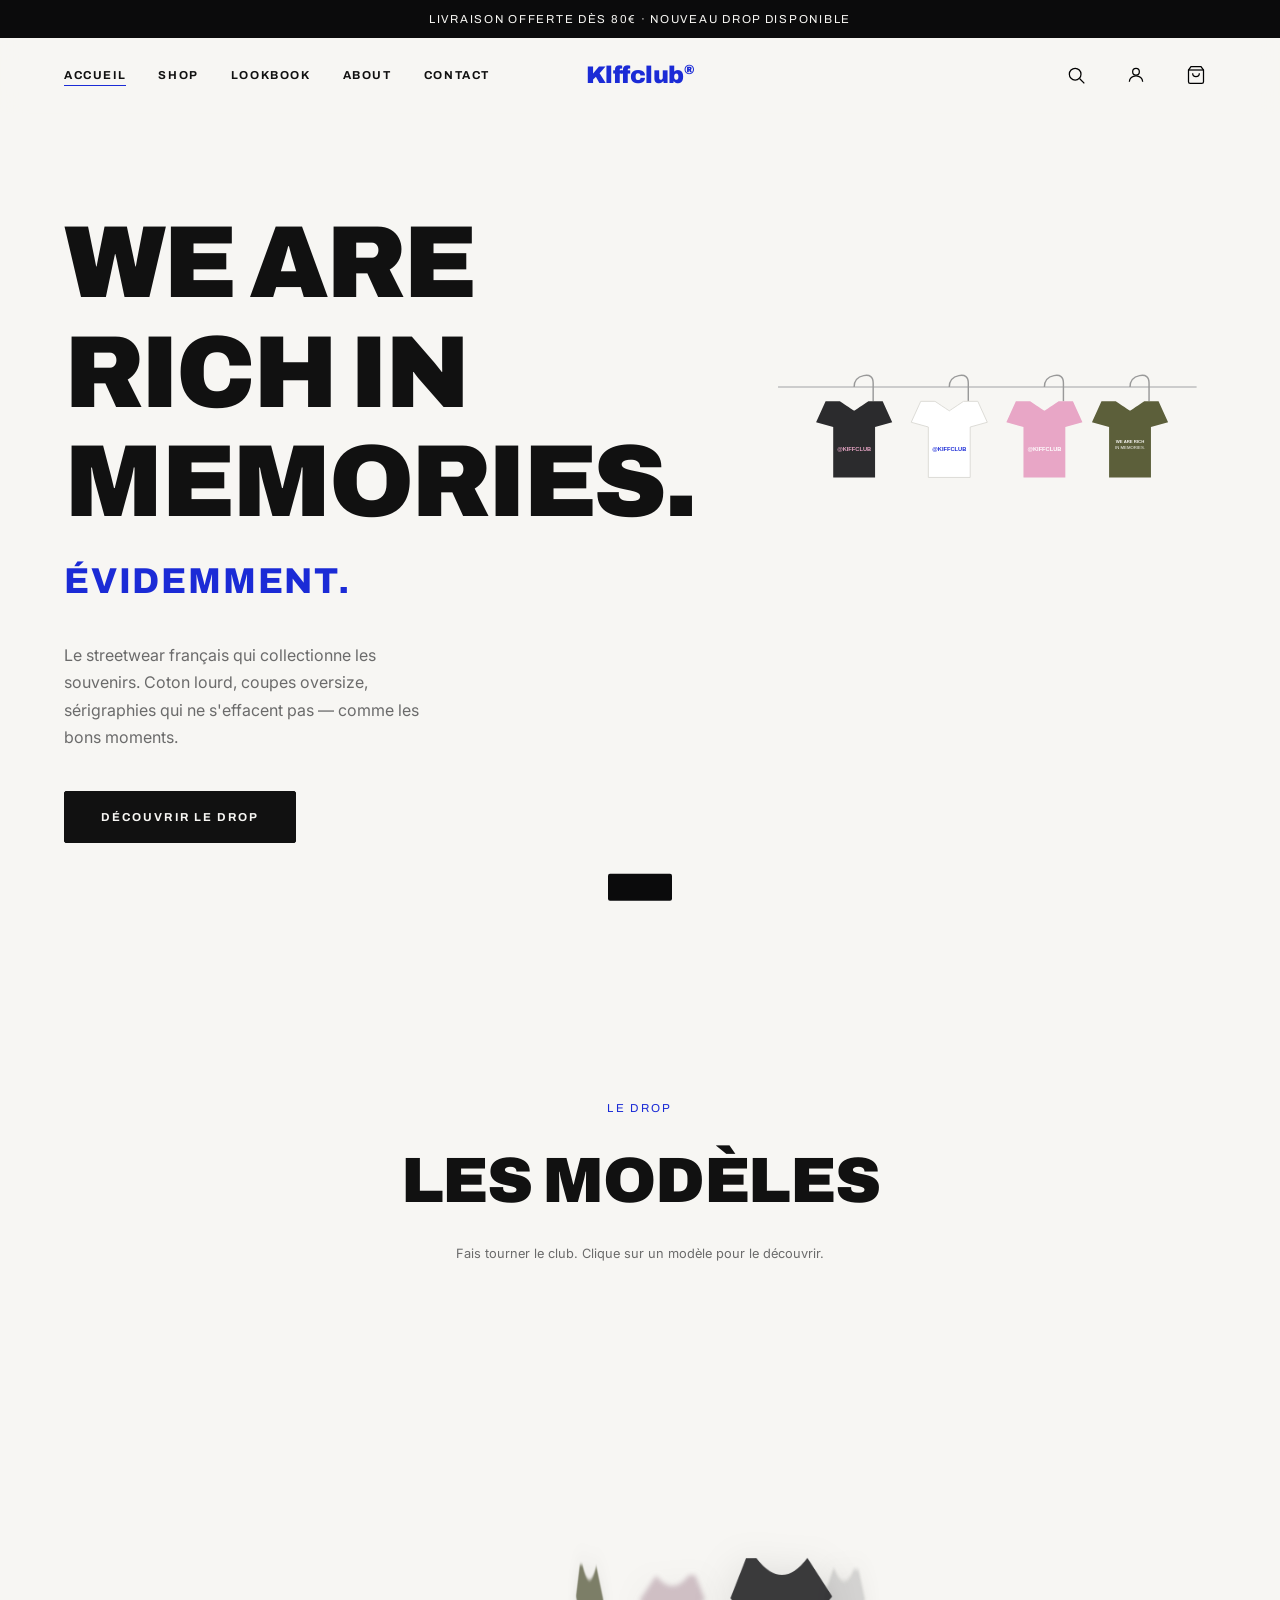
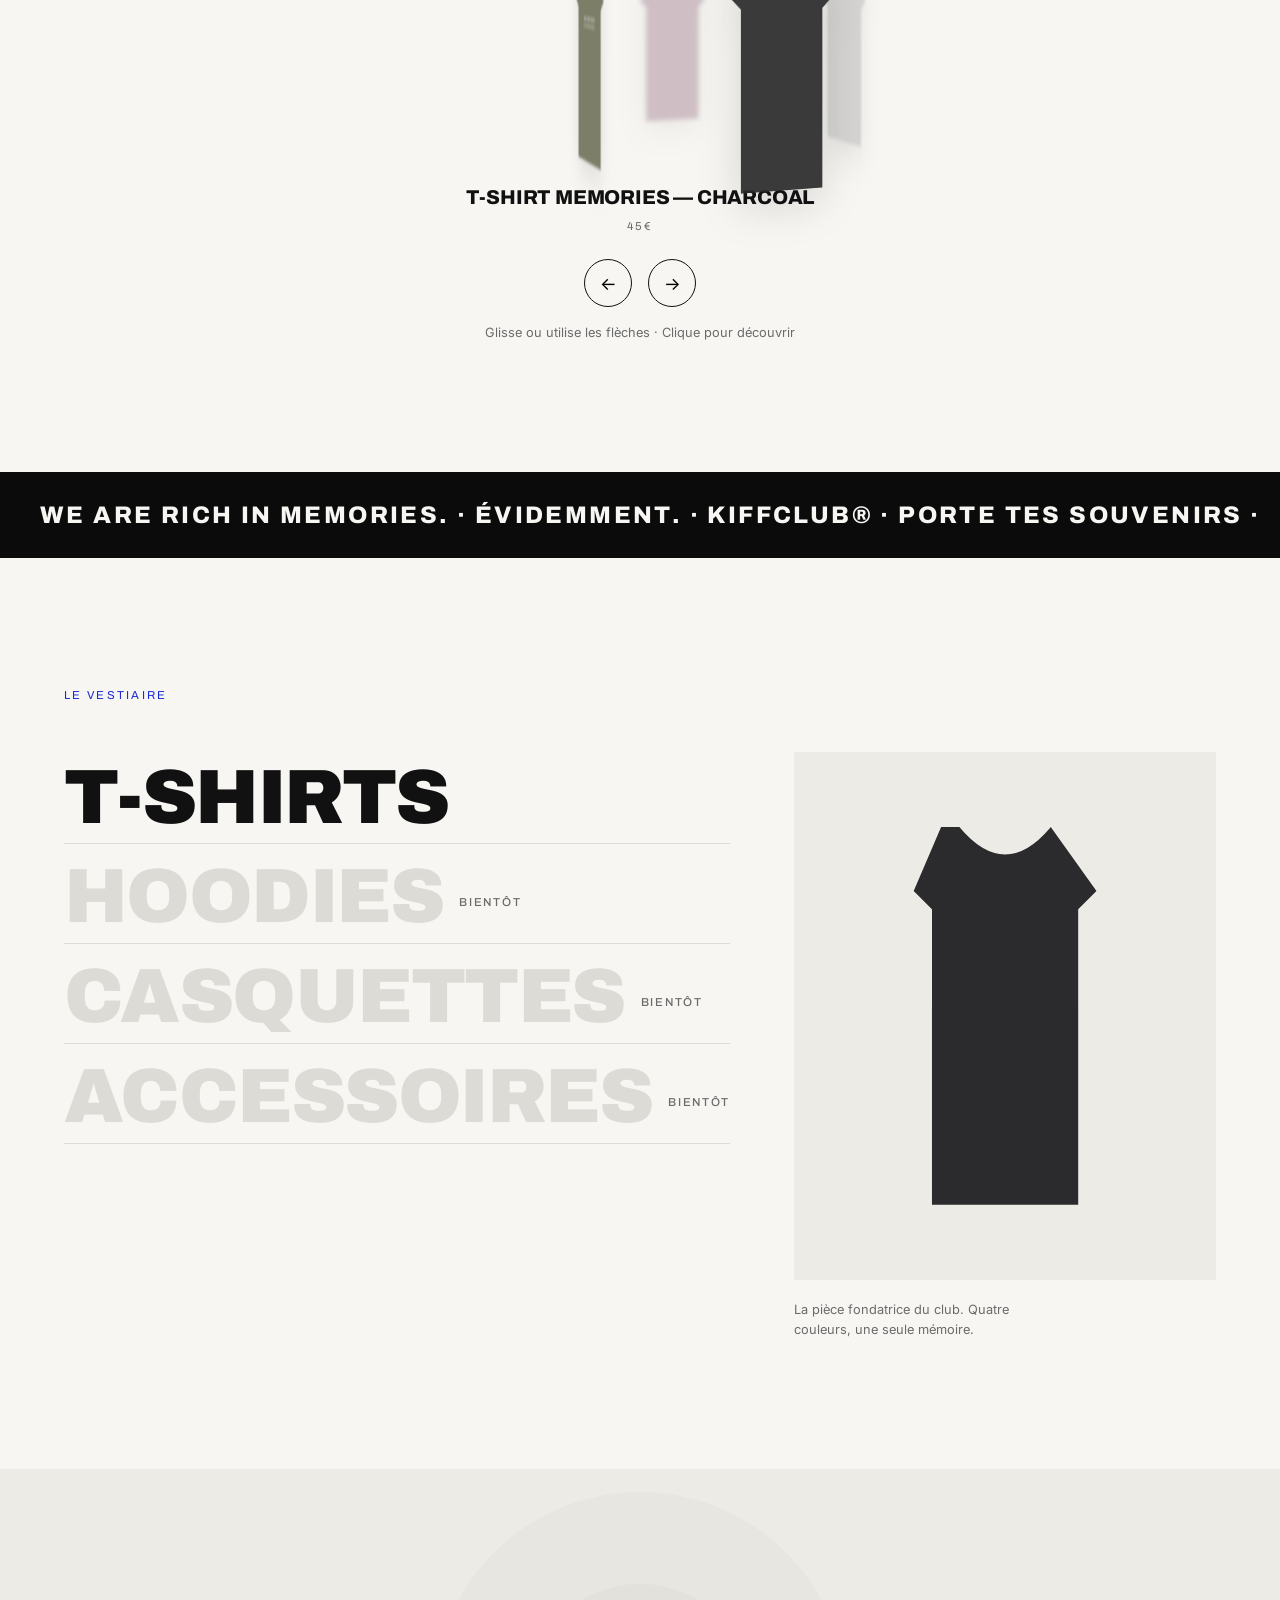
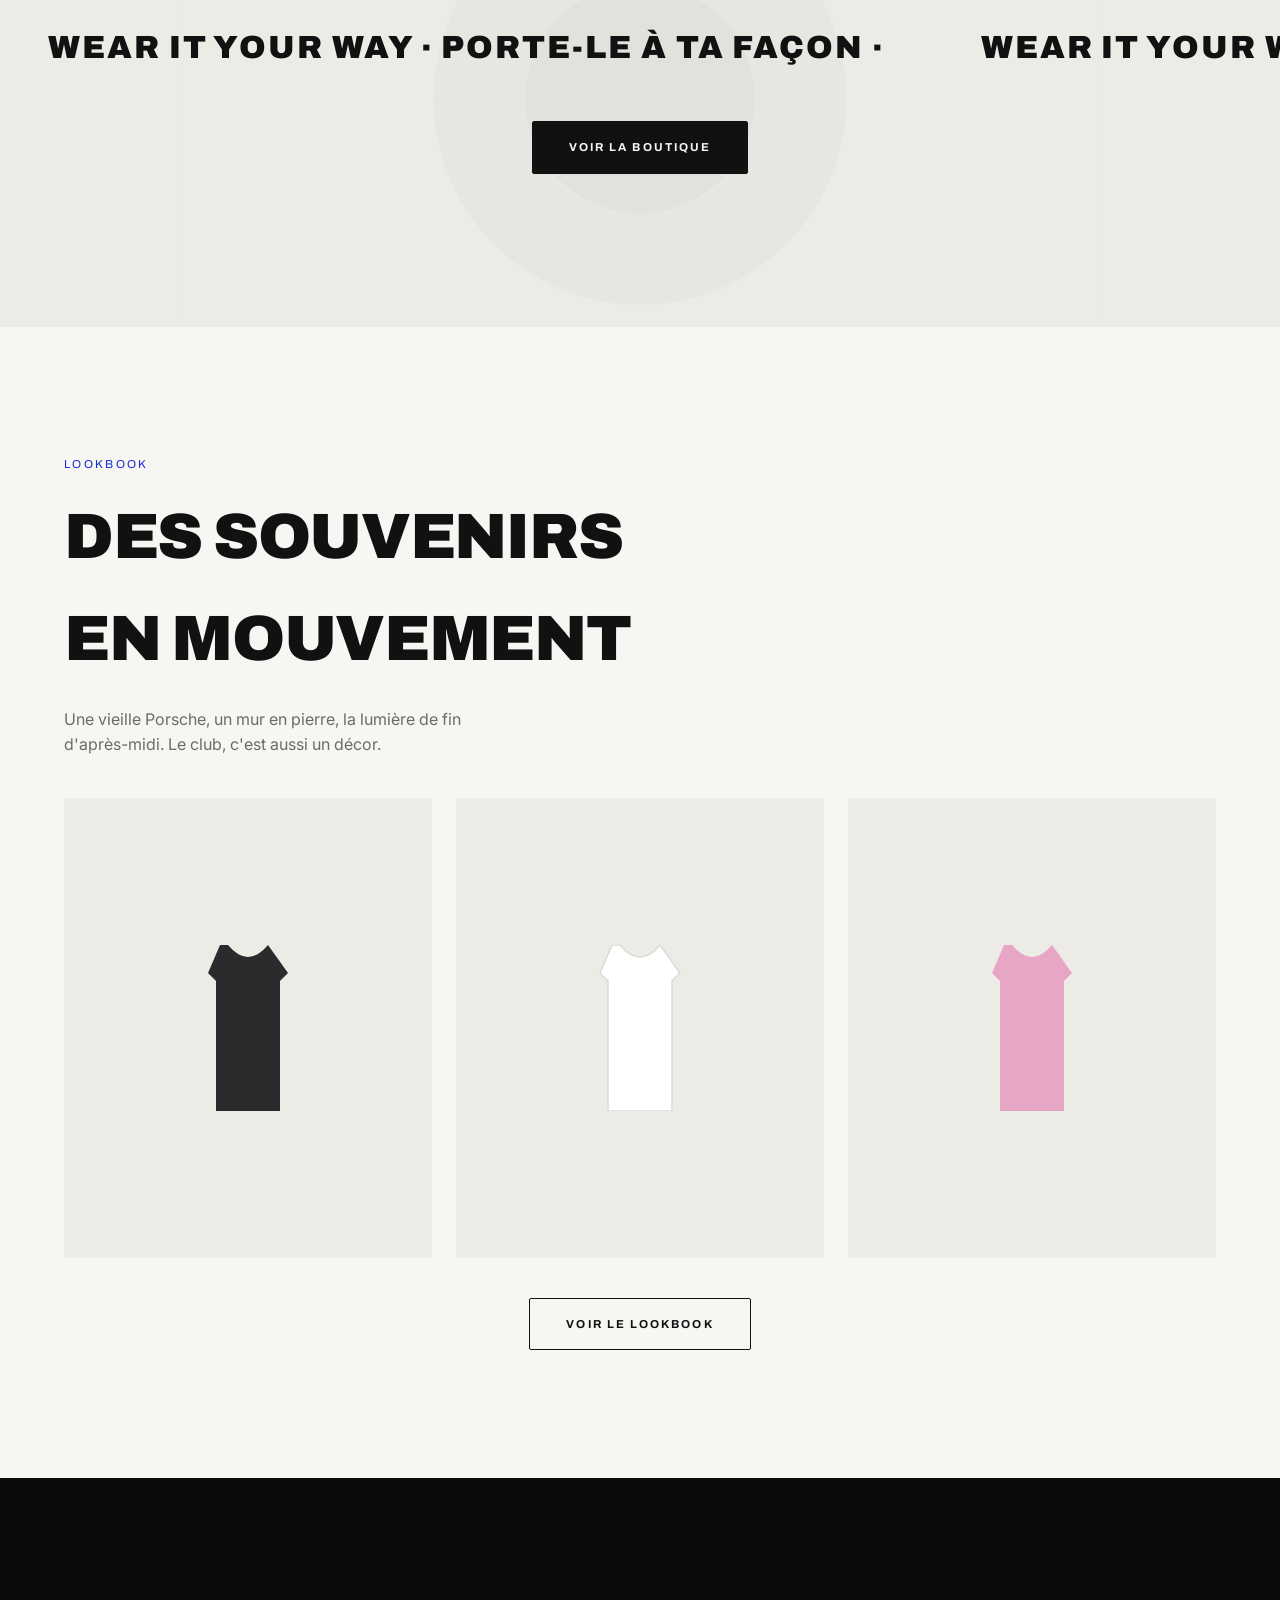
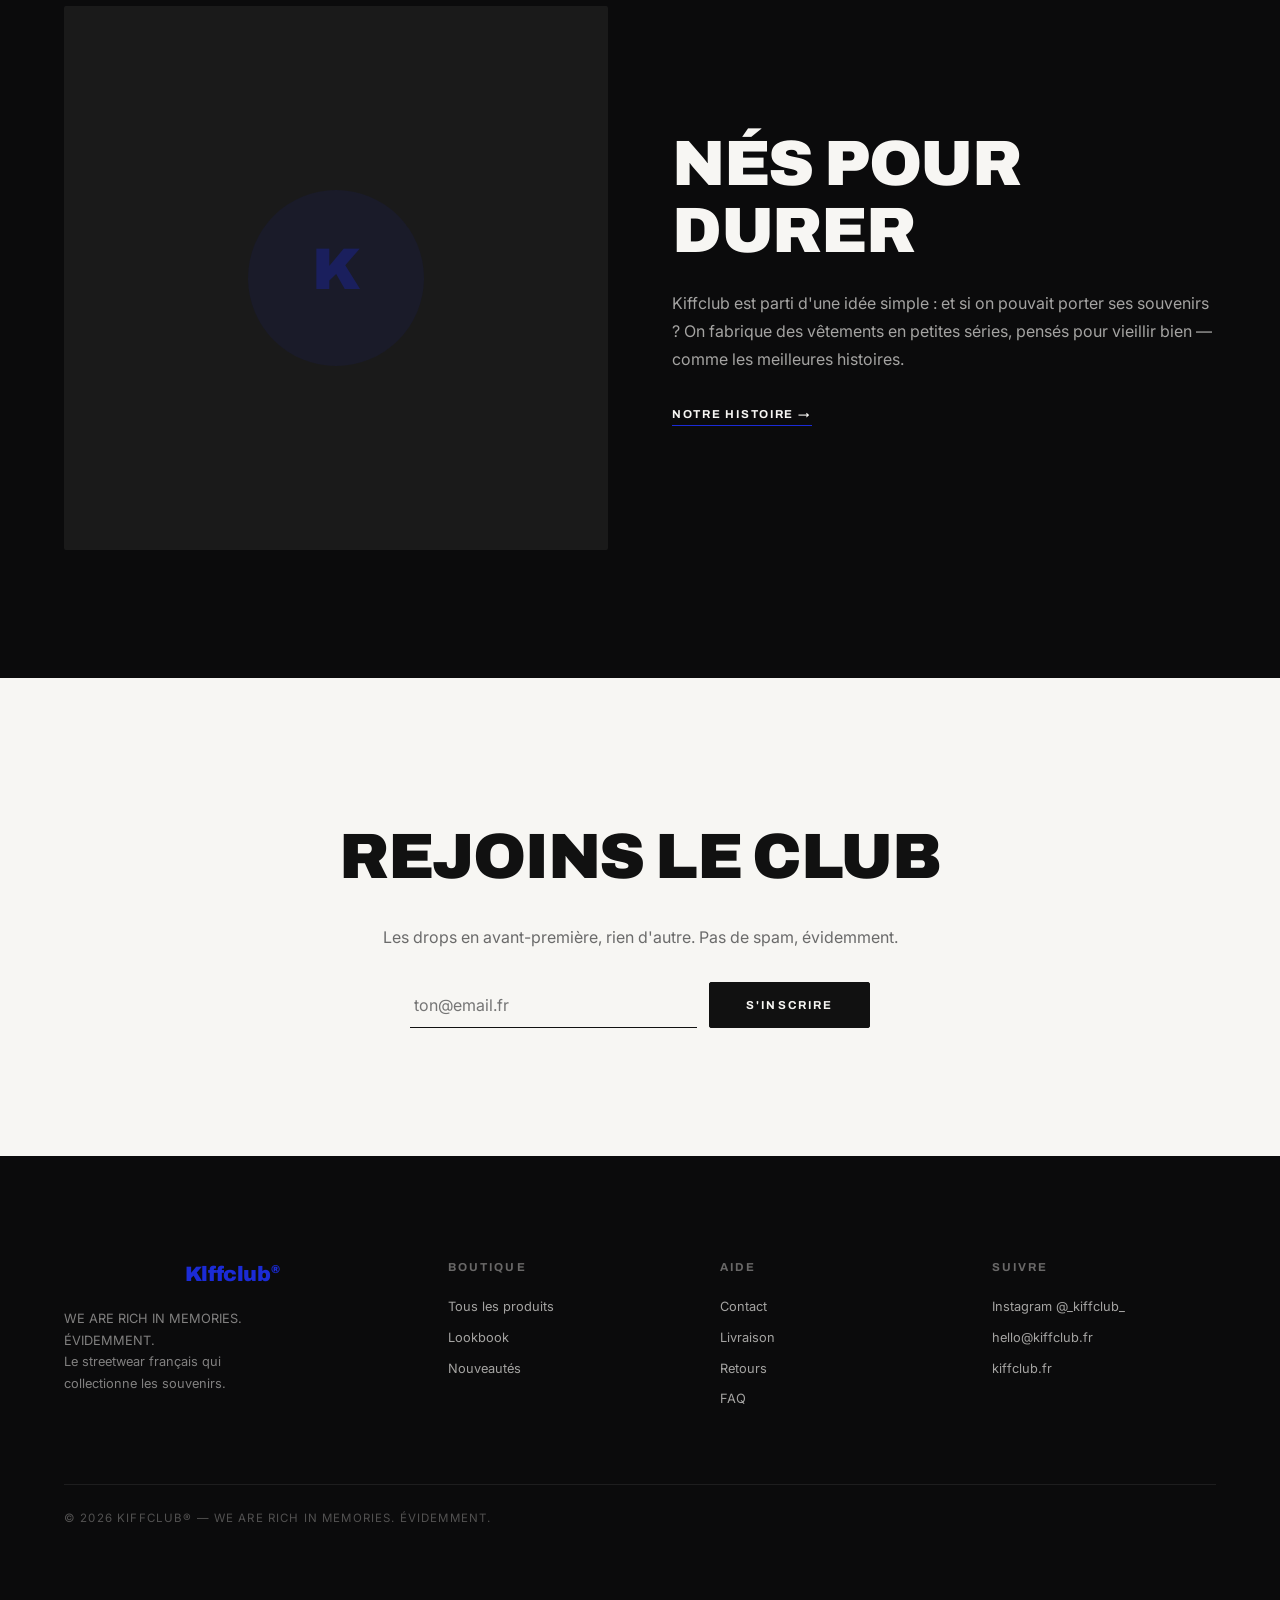
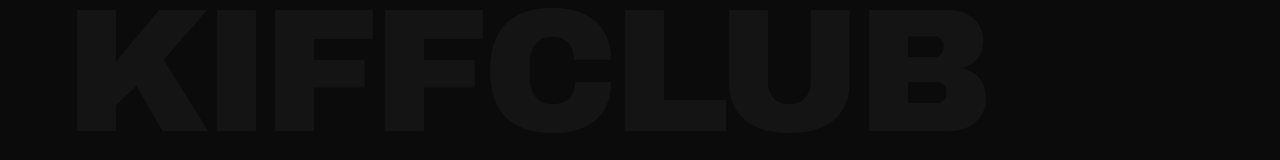
==== index.html @ 0d805f70 "feat: build complete Kiffclub streetwear site Single-file HTML/CSS/JS site with: - 3D rotating t-shi" ====
<!DOCTYPE html>
<html lang="fr">
<head>
<meta charset="UTF-8">
<meta name="viewport" content="width=device-width, initial-scale=1.0">
<title>Kiffclub® — We are rich in memories. Streetwear français.</title>
<meta name="description" content="Kiffclub, le streetwear français qui collectionne les souvenirs. Coton lourd, coupes oversize, séries limitées.">
<meta property="og:title" content="Kiffclub® — We are rich in memories.">
<meta property="og:description" content="Le streetwear français qui collectionne les souvenirs. Coton lourd, coupes oversize, pièces pensées pour durer.">
<meta property="og:image" content="/assets/hero-hanging.jpg">
<link rel="icon" type="image/svg+xml" href="data:image/svg+xml,<svg xmlns='http://www.w3.org/2000/svg' viewBox='0 0 32 32'><rect width='32' height='32' fill='white'/><text x='50%' y='73%' text-anchor='middle' font-family='Arial Black,sans-serif' font-weight='900' font-size='22' fill='%231b2bd6'>K</text></svg>">
<link rel="preconnect" href="https://fonts.googleapis.com">
<link rel="preconnect" href="https://fonts.gstatic.com" crossorigin>
<link href="https://fonts.googleapis.com/css2?family=Archivo:wght@400;500;700;800;900&family=Inter:wght@400;500&display=swap" rel="stylesheet">
<style>
/* ===== DESIGN TOKENS ===== */
:root {
  --bg: #f7f6f3;
  --bg-pure: #ffffff;
  --bg-dark: #0b0b0c;
  --bg-mute: #ecebe6;
  --ink: #111111;
  --ink-soft: #6b6b6b;
  --ink-invert: #f7f6f3;
  --brand-blue: #1b2bd6;
  --brand-rose: #e8a6c6;
  --brand-olive: #5c5f3a;
  --brand-charcoal: #2b2b2d;
  --line: #dcdbd5;
  --shadow: 0 18px 50px rgba(0,0,0,.08);
  --font-display: "Archivo", system-ui, sans-serif;
  --font-body: "Inter", system-ui, sans-serif;
  --fs-hero: clamp(2.5rem, 8vw, 7rem);
  --fs-h1: clamp(2rem, 5vw, 4rem);
  --fs-h2: clamp(1.5rem, 3vw, 2.5rem);
  --fs-cat: clamp(2rem, 6vw, 5rem);
  --fs-body: 1rem;
  --fs-small: .8rem;
  --fs-label: .72rem;
  --radius: 2px;
  --container: 1320px;
  --pad: clamp(1.25rem, 5vw, 4rem);
  --section-pad: clamp(4rem, 10vw, 9rem);
}

/* ===== RESET ===== */
*, *::before, *::after { box-sizing: border-box; margin: 0; padding: 0; }
html { scroll-behavior: smooth; }
body { font-family: var(--font-body); font-size: var(--fs-body); background: var(--bg); color: var(--ink); line-height: 1.6; overflow-x: hidden; }
img { max-width: 100%; display: block; }
a { color: inherit; text-decoration: none; }
button { cursor: pointer; font-family: inherit; border: none; background: none; }
ul { list-style: none; }
input, textarea { font-family: inherit; }

/* ===== LAYOUT ===== */
.container { max-width: var(--container); margin: 0 auto; padding: 0 var(--pad); }

/* ===== TYPOGRAPHY ===== */
.label { font-family: var(--font-display); font-size: var(--fs-label); letter-spacing: .18em; text-transform: uppercase; color: var(--ink-soft); }
.eyebrow { font-family: var(--font-display); font-size: var(--fs-label); letter-spacing: .2em; text-transform: uppercase; color: var(--brand-blue); margin-bottom: .75rem; }

/* ===== BUTTONS ===== */
.btn { display: inline-block; font-family: var(--font-display); font-size: var(--fs-label); font-weight: 700; letter-spacing: .18em; text-transform: uppercase; padding: 1rem 2.25rem; border-radius: var(--radius); transition: background .2s, color .2s, border-color .2s; cursor: pointer; }
.btn-primary { background: var(--ink); color: var(--ink-invert); border: 1.5px solid var(--ink); }
.btn-primary:hover { background: transparent; color: var(--ink); }
.btn-primary:focus-visible { outline: 2px solid var(--brand-blue); outline-offset: 3px; }
.btn-secondary { background: transparent; color: var(--ink); border: 1.5px solid var(--ink); }
.btn-secondary:hover { background: var(--ink); color: var(--ink-invert); }
.btn-dark { background: var(--bg-dark); color: var(--ink-invert); border: 1.5px solid var(--bg-dark); }
.btn-dark:hover { background: transparent; color: var(--ink-invert); border-color: var(--ink-invert); }
.btn:disabled { opacity: .45; cursor: not-allowed; pointer-events: none; }

/* ===== TOP BAR ===== */
#topbar { background: var(--bg-dark); color: var(--ink-invert); text-align: center; padding: .6rem var(--pad); font-family: var(--font-display); font-size: var(--fs-label); letter-spacing: .15em; text-transform: uppercase; }

/* ===== HEADER ===== */
#header { position: sticky; top: 0; z-index: 100; background: rgba(247,246,243,.85); backdrop-filter: blur(12px); -webkit-backdrop-filter: blur(12px); border-bottom: 1px solid transparent; transition: border-color .3s, background .3s; }
#header.scrolled { border-bottom-color: var(--line); background: rgba(247,246,243,.97); }
.header-inner { display: grid; grid-template-columns: 1fr auto 1fr; align-items: center; padding: 1.1rem var(--pad); gap: 1rem; }
.nav-left { display: flex; gap: 2rem; align-items: center; }
.nav-left a { font-family: var(--font-display); font-size: var(--fs-label); font-weight: 700; letter-spacing: .14em; text-transform: uppercase; position: relative; }
.nav-left a::after { content:''; position:absolute; bottom:-2px; left:0; width:0; height:1.5px; background:var(--brand-blue); transition:width .25s; }
.nav-left a:hover::after, .nav-left a.active::after { width:100%; }
.logo { font-family: var(--font-display); font-size: 1.5rem; font-weight: 900; letter-spacing: -.02em; color: var(--brand-blue); text-align: center; user-select: none; cursor: pointer; }
.logo sup { font-size: .55em; vertical-align: super; }
.nav-right { display: flex; align-items: center; gap: 1.25rem; justify-content: flex-end; }
.nav-icon { display: flex; align-items: center; justify-content: center; width: 40px; height: 40px; border-radius: 50%; transition: background .2s; position: relative; }
.nav-icon:hover { background: var(--bg-mute); }
.nav-icon svg { width: 20px; height: 20px; }
#cart-badge { position: absolute; top: 4px; right: 4px; background: var(--brand-blue); color: #fff; font-size: 9px; font-weight: 700; min-width: 16px; height: 16px; border-radius: 50%; display: flex; align-items: center; justify-content: center; padding: 0 3px; display: none; }
#cart-badge.show { display: flex; }
.burger { display: none; flex-direction: column; gap: 5px; width: 40px; height: 40px; align-items: center; justify-content: center; }
.burger span { display: block; width: 22px; height: 1.5px; background: var(--ink); transition: transform .3s, opacity .3s; }

/* Mobile nav */
#mobile-nav { position: fixed; inset: 0; z-index: 200; background: var(--bg); display: flex; flex-direction: column; justify-content: center; align-items: center; gap: 2.5rem; transform: translateX(100%); transition: transform .35s cubic-bezier(.4,0,.2,1); }
#mobile-nav.open { transform: none; }
#mobile-nav a { font-family: var(--font-display); font-size: clamp(2rem, 8vw, 3.5rem); font-weight: 900; letter-spacing: -.01em; text-transform: uppercase; }
#mobile-nav a:hover { color: var(--brand-blue); }
.mobile-close { position: absolute; top: 1.5rem; right: 1.5rem; font-size: 1.5rem; width: 44px; height: 44px; display: flex; align-items: center; justify-content: center; }

@media (max-width: 768px) {
  .nav-left { display: none; }
  .burger { display: flex; }
  .logo { font-size: 1.25rem; }
}

/* ===== VIEWS ===== */
.view { display: none; }
.view.active { display: block; }

/* ===== HERO ===== */
#hero { min-height: 92vh; display: grid; grid-template-columns: 1fr 1fr; align-items: center; gap: 4rem; padding: var(--section-pad) var(--pad); padding-top: clamp(3rem, 8vw, 7rem); }
.hero-content { }
.hero-title { font-family: var(--font-display); font-size: var(--fs-hero); font-weight: 900; line-height: .93; letter-spacing: -.03em; text-transform: uppercase; }
.hero-title .word { display: inline-block; overflow: hidden; }
.hero-title .word span { display: inline-block; transform: translateY(110%); opacity: 0; transition: transform .7s cubic-bezier(.16,1,.3,1), opacity .5s; }
.hero-title .word span.visible { transform: none; opacity: 1; }
.hero-evid { font-family: var(--font-display); font-size: clamp(1.25rem, 3vw, 2.25rem); font-weight: 800; letter-spacing: .05em; color: var(--brand-blue); margin-top: .5rem; opacity: 0; transform: translateY(20px); transition: opacity .7s .6s, transform .7s .6s cubic-bezier(.16,1,.3,1); }
.hero-evid.visible { opacity: 1; transform: none; }
.hero-text { margin-top: 2rem; max-width: 38ch; color: var(--ink-soft); line-height: 1.7; opacity: 0; transform: translateY(16px); transition: opacity .7s .8s, transform .7s .8s cubic-bezier(.16,1,.3,1); }
.hero-text.visible { opacity: 1; transform: none; }
.hero-cta { margin-top: 2.5rem; opacity: 0; transition: opacity .5s 1s; }
.hero-cta.visible { opacity: 1; }
.hero-visual { display: flex; align-items: center; justify-content: center; }
.hero-visual svg { max-width: 100%; height: auto; }

@media (max-width: 768px) {
  #hero { grid-template-columns: 1fr; gap: 2.5rem; min-height: auto; padding-top: 3rem; }
  .hero-visual { order: -1; }
  .hero-visual svg { max-height: 280px; }
}

/* ===== CAROUSEL ===== */
#carousel-section { padding: var(--section-pad) 0; background: var(--bg); overflow: hidden; }
.section-header { text-align: center; margin-bottom: 4rem; padding: 0 var(--pad); }
.carousel-wrap { position: relative; }
.carousel-stage { perspective: 1200px; height: 420px; display: flex; align-items: center; justify-content: center; overflow: visible; }
.ring { transform-style: preserve-3d; position: relative; width: 0; height: 0; transition: none; }
.cell { transform-style: preserve-3d; position: absolute; width: 200px; height: 280px; display: flex; flex-direction: column; align-items: center; justify-content: center; cursor: pointer; border: none; background: none; padding: 0; transition: filter .1s; }
.cell svg, .cell img { width: 180px; height: 250px; object-fit: contain; display: block; filter: drop-shadow(0 12px 24px rgba(0,0,0,.15)); pointer-events: none; }
.carousel-caption { text-align: center; margin-top: 2rem; min-height: 3rem; padding: 0 var(--pad); }
.carousel-caption-name { font-family: var(--font-display); font-size: 1.25rem; font-weight: 800; letter-spacing: -.01em; text-transform: uppercase; }
.carousel-caption-price { font-family: var(--font-display); font-size: var(--fs-label); letter-spacing: .15em; color: var(--ink-soft); margin-top: .25rem; }
.carousel-arrows { display: flex; justify-content: center; gap: 1rem; margin-top: 1.5rem; }
.carousel-arrow { width: 48px; height: 48px; border: 1.5px solid var(--ink); border-radius: 50%; display: flex; align-items: center; justify-content: center; font-size: 1.1rem; transition: background .2s, color .2s; }
.carousel-arrow:hover { background: var(--ink); color: var(--ink-invert); }
.carousel-hint { text-align: center; margin-top: 1rem; font-size: var(--fs-small); color: var(--ink-soft); }

@media (max-width: 767px) {
  .carousel-stage { height: 300px; }
  .cell { width: 150px; height: 210px; }
  .cell svg, .cell img { width: 130px; height: 185px; }
}

/* ===== MARQUEE ===== */
.marquee-section { overflow: hidden; padding: 1.5rem 0; background: var(--bg-dark); }
.marquee-track { display: flex; width: max-content; animation: marquee 28s linear infinite; }
.marquee-track:hover { animation-play-state: paused; }
.marquee-item { font-family: var(--font-display); font-size: clamp(1rem, 2.5vw, 1.5rem); font-weight: 800; letter-spacing: .1em; text-transform: uppercase; color: var(--ink-invert); white-space: nowrap; padding: 0 2.5rem; }
@keyframes marquee { from { transform: translateX(0); } to { transform: translateX(-50%); } }
@media (prefers-reduced-motion: reduce) { .marquee-track { animation-play-state: paused; } }

/* ===== CATEGORIES ===== */
#categories { padding: var(--section-pad) var(--pad); }
.cat-grid { display: grid; grid-template-columns: 1fr 1fr; gap: 4rem; align-items: start; }
.cat-list { display: flex; flex-direction: column; gap: .5rem; }
.cat-item { font-family: var(--font-display); font-size: var(--fs-cat); font-weight: 900; letter-spacing: -.02em; text-transform: uppercase; color: var(--line); transition: color .2s; cursor: default; padding: .2rem 0; border-bottom: 1px solid var(--line); line-height: 1.1; }
.cat-item.active, .cat-item:hover:not(.soon) { color: var(--ink); }
.cat-item.soon { position: relative; }
.cat-item.soon::after { content: 'Bientôt'; font-size: var(--fs-label); font-weight: 500; letter-spacing: .15em; color: var(--ink-soft); margin-left: 1rem; vertical-align: middle; }
.cat-visual { position: sticky; top: 8rem; }
.cat-visual-inner { aspect-ratio: 4/5; background: var(--bg-mute); border-radius: var(--radius); overflow: hidden; display: flex; align-items: center; justify-content: center; }
.cat-visual-inner svg { width: 65%; height: auto; }
.cat-desc { margin-top: 1.25rem; font-size: var(--fs-small); color: var(--ink-soft); max-width: 32ch; }
@media (max-width: 768px) {
  .cat-grid { grid-template-columns: 1fr; }
  .cat-visual { position: static; }
  .cat-item { font-size: clamp(2.5rem, 10vw, 4rem); }
}

/* ===== LIFESTYLE BAND ===== */
#lifestyle { position: relative; overflow: hidden; background: var(--bg-mute); padding: clamp(5rem, 12vw, 10rem) 0; }
.lifestyle-bg { position: absolute; inset: 0; display: flex; align-items: center; justify-content: center; }
.lifestyle-bg svg { width: 100%; height: 100%; object-fit: cover; opacity: .25; }
.lifestyle-content { position: relative; z-index: 1; display: flex; flex-direction: column; align-items: center; gap: 2rem; }
.lifestyle-marquee-track { display: flex; width: max-content; animation: marquee 22s linear infinite reverse; }
.lifestyle-marquee-track:hover { animation-play-state: paused; }
.lifestyle-marquee-item { font-family: var(--font-display); font-size: clamp(1.25rem, 3vw, 2rem); font-weight: 900; letter-spacing: .06em; text-transform: uppercase; color: var(--ink); white-space: nowrap; padding: 0 3rem; }

/* ===== LOOKBOOK PREVIEW ===== */
#lookbook-preview { padding: var(--section-pad) var(--pad); }
.lookbook-grid { display: grid; grid-template-columns: repeat(3, 1fr); gap: 1.5rem; margin-top: 2.5rem; }
.lookbook-card { position: relative; overflow: hidden; aspect-ratio: 4/5; background: var(--bg-mute); border-radius: var(--radius); }
.lookbook-card-img { width: 100%; height: 100%; display: flex; align-items: center; justify-content: center; }
.lookbook-card-overlay { position: absolute; inset: 0; background: rgba(11,11,12,.55); opacity: 0; transition: opacity .3s; display: flex; flex-direction: column; align-items: center; justify-content: center; gap: .75rem; padding: 1.5rem; text-align: center; }
.lookbook-card:hover .lookbook-card-overlay { opacity: 1; }
.lookbook-card-label { font-family: var(--font-display); font-size: var(--fs-small); font-weight: 700; letter-spacing: .15em; text-transform: uppercase; color: #fff; }
@media (max-width: 768px) { .lookbook-grid { grid-template-columns: repeat(2, 1fr); } }
@media (max-width: 480px) { .lookbook-grid { grid-template-columns: 1fr; } }

/* ===== ABOUT TEASER ===== */
#about-teaser { padding: var(--section-pad) var(--pad); background: var(--bg-dark); color: var(--ink-invert); display: grid; grid-template-columns: 1fr 1fr; gap: 4rem; align-items: center; }
.about-teaser-visual { aspect-ratio: 1; background: #1a1a1a; border-radius: var(--radius); display: flex; align-items: center; justify-content: center; }
.about-teaser-text h2 { font-family: var(--font-display); font-size: var(--fs-h1); font-weight: 900; text-transform: uppercase; letter-spacing: -.02em; line-height: 1.05; }
.about-teaser-text p { margin-top: 1.5rem; color: rgba(247,246,243,.65); line-height: 1.75; }
.about-teaser-text a { display: inline-block; margin-top: 2rem; font-family: var(--font-display); font-size: var(--fs-label); font-weight: 700; letter-spacing: .15em; text-transform: uppercase; color: var(--ink-invert); border-bottom: 1.5px solid var(--brand-blue); padding-bottom: 2px; }
@media (max-width: 768px) { #about-teaser { grid-template-columns: 1fr; } }

/* ===== NEWSLETTER ===== */
#newsletter { padding: var(--section-pad) var(--pad); text-align: center; }
#newsletter h2 { font-family: var(--font-display); font-size: var(--fs-h1); font-weight: 900; text-transform: uppercase; letter-spacing: -.02em; }
#newsletter p { color: var(--ink-soft); margin-top: 1rem; }
.newsletter-form { display: flex; gap: .75rem; max-width: 460px; margin: 2rem auto 0; flex-wrap: wrap; justify-content: center; }
.newsletter-form input { flex: 1; min-width: 200px; border: none; border-bottom: 1.5px solid var(--ink); background: transparent; padding: .75rem .25rem; font-size: var(--fs-body); outline: none; color: var(--ink); }
.newsletter-form input:focus { border-bottom-color: var(--brand-blue); }
.newsletter-confirm { display: none; font-family: var(--font-display); font-weight: 700; color: var(--brand-blue); margin-top: 1rem; letter-spacing: .05em; }

/* ===== FOOTER ===== */
#footer { background: var(--bg-dark); color: var(--ink-invert); padding: clamp(4rem, 8vw, 7rem) var(--pad) 0; overflow: hidden; }
.footer-grid { display: grid; grid-template-columns: 1.5fr 1fr 1fr 1fr; gap: 3rem; padding-bottom: 4rem; border-bottom: 1px solid rgba(255,255,255,.08); }
.footer-brand .logo { color: var(--brand-blue); font-size: 1.3rem; margin-bottom: 1rem; display: block; }
.footer-brand p { font-size: var(--fs-small); color: rgba(247,246,243,.5); line-height: 1.7; max-width: 28ch; }
.footer-col h4 { font-family: var(--font-display); font-size: var(--fs-label); font-weight: 700; letter-spacing: .18em; text-transform: uppercase; color: rgba(247,246,243,.4); margin-bottom: 1.25rem; }
.footer-col a { display: block; font-size: var(--fs-small); color: rgba(247,246,243,.65); margin-bottom: .65rem; transition: color .2s; }
.footer-col a:hover { color: var(--ink-invert); }
.footer-bottom { padding: 1.5rem 0; font-size: var(--fs-label); letter-spacing: .1em; color: rgba(247,246,243,.3); text-transform: uppercase; }
.footer-wordmark { font-family: var(--font-display); font-size: clamp(4rem, 15vw, 11rem); font-weight: 900; letter-spacing: -.04em; text-transform: uppercase; color: rgba(255,255,255,.04); line-height: 1; margin-top: 2rem; white-space: nowrap; }
@media (max-width: 900px) { .footer-grid { grid-template-columns: 1fr 1fr; } }
@media (max-width: 480px) { .footer-grid { grid-template-columns: 1fr; } }

/* ===== SHOP PAGE ===== */
#shop-view { padding: var(--section-pad) var(--pad); }
.shop-filters { display: flex; gap: .75rem; flex-wrap: wrap; margin-bottom: 3rem; align-items: center; }
.filter-btn { font-family: var(--font-display); font-size: var(--fs-label); font-weight: 700; letter-spacing: .12em; text-transform: uppercase; padding: .5rem 1.25rem; border: 1.5px solid var(--line); border-radius: var(--radius); background: transparent; color: var(--ink-soft); transition: all .2s; }
.filter-btn:hover, .filter-btn.active { border-color: var(--ink); color: var(--ink); background: var(--ink); color: var(--ink-invert); }
.shop-grid { display: grid; grid-template-columns: repeat(4, 1fr); gap: 2rem; }
.product-card { cursor: pointer; }
.product-card-img { aspect-ratio: 4/5; background: var(--bg-mute); border-radius: var(--radius); overflow: hidden; display: flex; align-items: center; justify-content: center; transition: transform .3s cubic-bezier(.16,1,.3,1), box-shadow .3s; }
.product-card:hover .product-card-img { transform: translateY(-6px); box-shadow: var(--shadow); }
.product-card-img svg, .product-card-img img { width: 70%; height: auto; transition: transform .3s; }
.product-card-info { padding: 1rem 0 .5rem; }
.product-card-name { font-family: var(--font-display); font-weight: 800; font-size: .95rem; letter-spacing: -.01em; text-transform: uppercase; }
.product-card-price { font-family: var(--font-display); font-size: var(--fs-label); letter-spacing: .1em; color: var(--ink-soft); margin-top: .25rem; }
.product-card-dots { display: flex; gap: .35rem; margin-top: .5rem; }
.dot { width: 14px; height: 14px; border-radius: 50%; border: 1.5px solid var(--line); }
.dot.white { background: #fff; }
.coming-soon-tag { display: inline-block; font-family: var(--font-display); font-size: var(--fs-label); letter-spacing: .12em; text-transform: uppercase; background: var(--bg-mute); color: var(--ink-soft); padding: .25rem .6rem; border-radius: var(--radius); margin-top: .5rem; }
@media (max-width: 1024px) { .shop-grid { grid-template-columns: repeat(3, 1fr); } }
@media (max-width: 768px) { .shop-grid { grid-template-columns: repeat(2, 1fr); } }
@media (max-width: 480px) { .shop-grid { grid-template-columns: repeat(2, 1fr); gap: 1rem; } }

/* ===== PRODUCT PAGE ===== */
#product-view { padding: var(--section-pad) var(--pad); }
.product-layout { display: grid; grid-template-columns: 1fr 1fr; gap: 5rem; align-items: start; }
.product-gallery-main { aspect-ratio: 4/5; background: var(--bg-mute); border-radius: var(--radius); display: flex; align-items: center; justify-content: center; }
.product-gallery-main svg, .product-gallery-main img { width: 75%; height: auto; }
.product-gallery-thumbs { display: flex; gap: .75rem; margin-top: .75rem; }
.thumb { width: 72px; height: 90px; background: var(--bg-mute); border-radius: var(--radius); display: flex; align-items: center; justify-content: center; cursor: pointer; border: 1.5px solid transparent; transition: border-color .2s; }
.thumb.active { border-color: var(--ink); }
.thumb svg, .thumb img { width: 70%; height: auto; }
.breadcrumb { font-size: var(--fs-label); letter-spacing: .1em; text-transform: uppercase; color: var(--ink-soft); margin-bottom: 1.5rem; }
.breadcrumb span { margin: 0 .5rem; }
.product-name { font-family: var(--font-display); font-size: var(--fs-h1); font-weight: 900; text-transform: uppercase; letter-spacing: -.02em; line-height: 1.05; }
.product-price { font-family: var(--font-display); font-size: 1.5rem; font-weight: 700; letter-spacing: .04em; margin-top: .75rem; }
.product-desc { margin-top: 1.25rem; color: var(--ink-soft); line-height: 1.75; max-width: 42ch; }
.size-label { font-family: var(--font-display); font-size: var(--fs-label); font-weight: 700; letter-spacing: .15em; text-transform: uppercase; margin-top: 2rem; margin-bottom: .75rem; }
.size-grid { display: flex; gap: .5rem; flex-wrap: wrap; }
.size-btn { width: 52px; height: 52px; border: 1.5px solid var(--line); border-radius: var(--radius); font-family: var(--font-display); font-size: .85rem; font-weight: 700; letter-spacing: .05em; transition: all .2s; }
.size-btn:hover { border-color: var(--ink); }
.size-btn.selected { background: var(--ink); color: var(--ink-invert); border-color: var(--ink); }
.add-to-cart { width: 100%; margin-top: 1.5rem; padding: 1.25rem; font-size: .85rem; }
.size-hint { font-size: var(--fs-small); color: var(--brand-blue); margin-top: .5rem; display: none; }
.size-hint.show { display: block; }
.accordion { margin-top: 2rem; border-top: 1px solid var(--line); }
.accordion-item { border-bottom: 1px solid var(--line); }
.accordion-trigger { display: flex; justify-content: space-between; align-items: center; width: 100%; padding: 1rem 0; font-family: var(--font-display); font-size: var(--fs-small); font-weight: 700; letter-spacing: .1em; text-transform: uppercase; background: none; border: none; cursor: pointer; }
.accordion-trigger svg { transition: transform .25s; flex-shrink: 0; }
.accordion-trigger.open svg { transform: rotate(180deg); }
.accordion-body { max-height: 0; overflow: hidden; transition: max-height .3s ease; font-size: var(--fs-small); color: var(--ink-soft); line-height: 1.7; }
.accordion-body-inner { padding: 0 0 1rem; }
.product-perks { display: flex; gap: 1.5rem; margin-top: 1.5rem; flex-wrap: wrap; }
.perk { display: flex; align-items: center; gap: .4rem; font-size: var(--fs-label); color: var(--ink-soft); letter-spacing: .08em; text-transform: uppercase; }
@media (max-width: 768px) { .product-layout { grid-template-columns: 1fr; gap: 2.5rem; } }

/* ===== LOOKBOOK PAGE ===== */
#lookbook-view { padding-top: 4rem; }
.lookbook-hero { height: 80vh; background: var(--bg-mute); display: flex; align-items: flex-end; padding: 4rem var(--pad); }
.lookbook-hero h1 { font-family: var(--font-display); font-size: var(--fs-hero); font-weight: 900; text-transform: uppercase; letter-spacing: -.03em; line-height: .9; }
.lookbook-editorial { padding: var(--section-pad) var(--pad); }
.lb-spread { display: grid; grid-template-columns: 1fr 1fr; gap: 3rem; align-items: center; margin-bottom: 6rem; }
.lb-spread.reverse { direction: rtl; }
.lb-spread.reverse > * { direction: ltr; }
.lb-img { aspect-ratio: 4/5; background: var(--bg-mute); border-radius: var(--radius); display: flex; align-items: center; justify-content: center; overflow: hidden; }
.lb-text { padding: 2rem 0; }
.lb-text .lb-chapter { font-family: var(--font-display); font-size: var(--fs-label); letter-spacing: .2em; text-transform: uppercase; color: var(--brand-blue); margin-bottom: 1.25rem; }
.lb-text p { font-size: clamp(1.25rem, 2.5vw, 2rem); font-weight: 400; line-height: 1.4; color: var(--ink); font-style: italic; }
.lb-text small { display: block; margin-top: 1.5rem; font-size: var(--fs-small); color: var(--ink-soft); }
@media (max-width: 768px) { .lb-spread { grid-template-columns: 1fr; direction: ltr; } }

/* ===== ABOUT PAGE ===== */
#about-view { padding: var(--section-pad) var(--pad); }
.about-hero-title { font-family: var(--font-display); font-size: var(--fs-hero); font-weight: 900; text-transform: uppercase; letter-spacing: -.03em; line-height: .9; margin-bottom: 4rem; }
.about-layout { display: grid; grid-template-columns: 1fr 1fr; gap: 6rem; align-items: start; }
.about-text p { line-height: 1.85; color: var(--ink-soft); font-size: 1.05rem; margin-bottom: 1.5rem; }
.about-values { display: grid; grid-template-columns: repeat(3, 1fr); gap: 2rem; margin-top: 5rem; padding-top: 4rem; border-top: 1px solid var(--line); }
.value-item h3 { font-family: var(--font-display); font-weight: 800; text-transform: uppercase; letter-spacing: .04em; font-size: .9rem; margin-bottom: .5rem; }
.value-item p { font-size: var(--fs-small); color: var(--ink-soft); line-height: 1.65; }
.about-img { aspect-ratio: 3/4; background: var(--bg-mute); border-radius: var(--radius); display: flex; align-items: center; justify-content: center; position: sticky; top: 7rem; }
@media (max-width: 768px) { .about-layout { grid-template-columns: 1fr; } .about-values { grid-template-columns: 1fr; } .about-img { position: static; } }

/* ===== CONTACT PAGE ===== */
#contact-view { padding: var(--section-pad) var(--pad); max-width: 720px; margin: 0 auto; }
#contact-view h1 { font-family: var(--font-display); font-size: var(--fs-h1); font-weight: 900; text-transform: uppercase; letter-spacing: -.02em; margin-bottom: 3rem; }
.contact-form { display: flex; flex-direction: column; gap: 2rem; }
.form-field { position: relative; }
.form-field label { display: block; font-family: var(--font-display); font-size: var(--fs-label); font-weight: 700; letter-spacing: .15em; text-transform: uppercase; margin-bottom: .5rem; color: var(--ink-soft); }
.form-field input, .form-field textarea { width: 100%; border: none; border-bottom: 1.5px solid var(--line); background: transparent; padding: .75rem 0; font-size: var(--fs-body); color: var(--ink); outline: none; resize: vertical; }
.form-field input:focus, .form-field textarea:focus { border-bottom-color: var(--brand-blue); }
.form-error { font-size: var(--fs-small); color: #c0392b; margin-top: .3rem; display: none; }
.form-field.has-error .form-error { display: block; }
.form-field.has-error input, .form-field.has-error textarea { border-bottom-color: #c0392b; }
.contact-info { margin-top: 4rem; padding-top: 3rem; border-top: 1px solid var(--line); display: flex; gap: 3rem; flex-wrap: wrap; }
.contact-info-item { font-size: var(--fs-small); color: var(--ink-soft); }
.contact-info-item strong { display: block; font-family: var(--font-display); font-size: var(--fs-label); letter-spacing: .12em; text-transform: uppercase; color: var(--ink); margin-bottom: .3rem; }
.contact-confirm { display: none; text-align: center; padding: 3rem; }
.contact-confirm h2 { font-family: var(--font-display); font-size: var(--fs-h2); font-weight: 900; text-transform: uppercase; }
.contact-confirm p { margin-top: 1rem; color: var(--ink-soft); }

/* ===== CART DRAWER ===== */
#cart-overlay { position: fixed; inset: 0; background: rgba(0,0,0,.4); z-index: 300; opacity: 0; pointer-events: none; transition: opacity .3s; }
#cart-overlay.open { opacity: 1; pointer-events: all; }
#cart-drawer { position: fixed; right: 0; top: 0; bottom: 0; width: min(420px, 100vw); background: var(--bg-pure); z-index: 301; transform: translateX(100%); transition: transform .35s cubic-bezier(.4,0,.2,1); display: flex; flex-direction: column; }
#cart-drawer.open { transform: none; }
.cart-header { display: flex; justify-content: space-between; align-items: center; padding: 1.5rem 1.75rem; border-bottom: 1px solid var(--line); }
.cart-header h2 { font-family: var(--font-display); font-size: 1rem; font-weight: 800; letter-spacing: .12em; text-transform: uppercase; }
.cart-close { width: 40px; height: 40px; display: flex; align-items: center; justify-content: center; border-radius: 50%; transition: background .2s; }
.cart-close:hover { background: var(--bg-mute); }
.cart-items { flex: 1; overflow-y: auto; padding: 1.5rem 1.75rem; }
.cart-empty { text-align: center; padding: 4rem 0; }
.cart-empty p { color: var(--ink-soft); margin-bottom: 1.5rem; }
.cart-item { display: grid; grid-template-columns: 80px 1fr auto; gap: 1rem; padding: 1.25rem 0; border-bottom: 1px solid var(--line); align-items: center; }
.cart-item-img { width: 80px; height: 100px; background: var(--bg-mute); border-radius: var(--radius); display: flex; align-items: center; justify-content: center; }
.cart-item-img svg { width: 55px; height: auto; }
.cart-item-info { }
.cart-item-name { font-family: var(--font-display); font-size: .85rem; font-weight: 800; text-transform: uppercase; letter-spacing: -.01em; }
.cart-item-meta { font-size: var(--fs-small); color: var(--ink-soft); margin-top: .25rem; }
.cart-item-price { font-family: var(--font-display); font-weight: 700; font-size: .95rem; margin-top: .5rem; }
.qty-ctrl { display: flex; align-items: center; gap: .5rem; margin-top: .5rem; }
.qty-btn { width: 28px; height: 28px; border: 1.5px solid var(--line); border-radius: var(--radius); display: flex; align-items: center; justify-content: center; font-size: .9rem; transition: all .2s; }
.qty-btn:hover { border-color: var(--ink); background: var(--ink); color: var(--ink-invert); }
.qty-val { font-family: var(--font-display); font-size: .9rem; font-weight: 700; min-width: 24px; text-align: center; }
.cart-remove { color: var(--ink-soft); font-size: 1.1rem; width: 32px; height: 32px; display: flex; align-items: center; justify-content: center; border-radius: 50%; transition: background .2s; align-self: flex-start; }
.cart-remove:hover { background: var(--bg-mute); color: var(--ink); }
.cart-footer { padding: 1.5rem 1.75rem; border-top: 1px solid var(--line); }
.cart-shipping-bar { margin-bottom: 1.25rem; }
.cart-shipping-text { font-size: var(--fs-small); color: var(--ink-soft); margin-bottom: .5rem; }
.cart-bar-track { height: 3px; background: var(--line); border-radius: 99px; }
.cart-bar-fill { height: 100%; background: var(--brand-blue); border-radius: 99px; transition: width .4s; }
.cart-total { display: flex; justify-content: space-between; align-items: center; font-family: var(--font-display); font-weight: 700; font-size: 1rem; letter-spacing: .04em; margin-bottom: 1.25rem; }
.cart-checkout { width: 100%; }

/* ===== TOAST ===== */
#toast { position: fixed; bottom: 2rem; left: 50%; transform: translateX(-50%) translateY(120%); background: var(--bg-dark); color: var(--ink-invert); font-family: var(--font-display); font-size: var(--fs-label); letter-spacing: .12em; text-transform: uppercase; padding: .85rem 2rem; border-radius: var(--radius); z-index: 500; transition: transform .35s cubic-bezier(.16,1,.3,1); white-space: nowrap; }
#toast.show { transform: translateX(-50%) translateY(0); }

/* ===== RELATED PRODUCTS ===== */
.related { padding: var(--section-pad) var(--pad); border-top: 1px solid var(--line); }
.related h2 { font-family: var(--font-display); font-size: var(--fs-h2); font-weight: 900; text-transform: uppercase; letter-spacing: -.01em; margin-bottom: 2.5rem; }
.related-grid { display: grid; grid-template-columns: repeat(3, 1fr); gap: 2rem; }
@media (max-width: 768px) { .related-grid { grid-template-columns: repeat(2, 1fr); } }

/* ===== SCROLL REVEAL ===== */
.reveal { opacity: 0; transform: translateY(28px); transition: opacity .65s cubic-bezier(.16,1,.3,1), transform .65s cubic-bezier(.16,1,.3,1); }
.reveal.visible { opacity: 1; transform: none; }
@media (prefers-reduced-motion: reduce) { .reveal { opacity: 1; transform: none; transition: none; } }

/* ===== PAGE TRANSITION ===== */
.view { opacity: 0; transition: opacity .3s; }
.view.active { opacity: 1; }

/* ===== FAQ SECTION ===== */
.faq { padding: var(--section-pad) var(--pad); max-width: 720px; margin: 0 auto; }
.faq h2 { font-family: var(--font-display); font-size: var(--fs-h2); font-weight: 900; text-transform: uppercase; letter-spacing: -.01em; margin-bottom: 2.5rem; }
</style>
</head>
<body>

<!-- TOP BAR -->
<div id="topbar">Livraison offerte dès 80€&nbsp;·&nbsp;Nouveau drop disponible</div>

<!-- HEADER -->
<header id="header">
  <div class="header-inner">
    <nav class="nav-left" aria-label="Navigation principale">
      <a href="#/" data-route="/">Accueil</a>
      <a href="#/shop" data-route="/shop">Shop</a>
      <a href="#/lookbook" data-route="/lookbook">Lookbook</a>
      <a href="#/about" data-route="/about">About</a>
      <a href="#/contact" data-route="/contact">Contact</a>
    </nav>
    <a href="#/" class="logo" data-route="/" aria-label="Kiffclub, retour à l'accueil">Klffclub<sup>®</sup></a>
    <div class="nav-right">
      <button class="nav-icon" aria-label="Rechercher" onclick="showToast('Recherche bientôt disponible')">
        <svg viewBox="0 0 24 24" fill="none" stroke="currentColor" stroke-width="1.5"><circle cx="11" cy="11" r="7"/><line x1="16.5" y1="16.5" x2="22" y2="22"/></svg>
      </button>
      <button class="nav-icon" aria-label="Mon compte" onclick="showToast('Compte bientôt disponible')">
        <svg viewBox="0 0 24 24" fill="none" stroke="currentColor" stroke-width="1.5"><circle cx="12" cy="8" r="4"/><path d="M4 20c0-4 3.6-7 8-7s8 3 8 7"/></svg>
      </button>
      <button class="nav-icon" aria-label="Panier" id="cart-btn" onclick="openCart()">
        <svg viewBox="0 0 24 24" fill="none" stroke="currentColor" stroke-width="1.5"><path d="M6 2L3 6v14a2 2 0 002 2h14a2 2 0 002-2V6l-3-4z"/><line x1="3" y1="6" x2="21" y2="6"/><path d="M16 10a4 4 0 01-8 0"/></svg>
        <span id="cart-badge" aria-live="polite">0</span>
      </button>
      <button class="burger" id="burger" aria-label="Menu" aria-expanded="false" onclick="toggleMobile()">
        <span></span><span></span><span></span>
      </button>
    </div>
  </div>
</header>

<!-- MOBILE NAV -->
<nav id="mobile-nav" aria-label="Menu mobile">
  <button class="mobile-close" onclick="toggleMobile()" aria-label="Fermer le menu">✕</button>
  <a href="#/" data-route="/" onclick="toggleMobile()">Accueil</a>
  <a href="#/shop" data-route="/shop" onclick="toggleMobile()">Shop</a>
  <a href="#/lookbook" data-route="/lookbook" onclick="toggleMobile()">Lookbook</a>
  <a href="#/about" data-route="/about" onclick="toggleMobile()">About</a>
  <a href="#/contact" data-route="/contact" onclick="toggleMobile()">Contact</a>
</nav>

<!-- ===== HOME VIEW ===== -->
<div class="view" id="view-home">

  <!-- HERO -->
  <section id="hero">
    <div class="hero-content">
      <h1 class="hero-title" aria-label="We are rich in memories.">
        <span class="word"><span>WE ARE</span></span><br>
        <span class="word"><span>RICH IN</span></span><br>
        <span class="word"><span>MEMORIES.</span></span>
      </h1>
      <p class="hero-evid">ÉVIDEMMENT.</p>
      <p class="hero-text">Le streetwear français qui collectionne les souvenirs. Coton lourd, coupes oversize, sérigraphies qui ne s'effacent pas — comme les bons moments.</p>
      <div class="hero-cta">
        <a href="#/shop" class="btn btn-primary" data-route="/shop">Découvrir le drop</a>
      </div>
    </div>
    <div class="hero-visual" aria-hidden="true">
      <!-- SVG: 4 t-shirts on hangers -->
      <svg viewBox="0 0 480 380" fill="none" xmlns="http://www.w3.org/2000/svg" style="max-height:380px">
        <!-- Wire -->
        <line x1="20" y1="40" x2="460" y2="40" stroke="#ccc" stroke-width="2"/>
        <!-- Hanger hooks -->
        <path d="M100 40 Q100 30 110 28 Q120 26 120 36 L120 55" stroke="#999" stroke-width="1.5" fill="none"/>
        <path d="M200 40 Q200 30 210 28 Q220 26 220 36 L220 55" stroke="#999" stroke-width="1.5" fill="none"/>
        <path d="M300 40 Q300 30 310 28 Q320 26 320 36 L320 55" stroke="#999" stroke-width="1.5" fill="none"/>
        <path d="M390 40 Q390 30 400 28 Q410 26 410 36 L410 55" stroke="#999" stroke-width="1.5" fill="none"/>
        <!-- T-shirt 1: Charcoal -->
        <g transform="translate(60,55)">
          <path d="M25,0 L10,0 L0,22 L18,27 L18,80 L62,80 L62,27 L80,22 L70,0 L55,0 Q40,10 40,10 Q40,10 25,0Z" fill="#2b2b2d"/>
          <text x="40" y="52" text-anchor="middle" font-family="Arial" font-size="6" fill="#e8a6c6" font-weight="bold">@KIFFCLUB</text>
        </g>
        <!-- T-shirt 2: White -->
        <g transform="translate(160,55)">
          <path d="M25,0 L10,0 L0,22 L18,27 L18,80 L62,80 L62,27 L80,22 L70,0 L55,0 Q40,10 40,10 Q40,10 25,0Z" fill="#ffffff" stroke="#dcdbd5" stroke-width="1"/>
          <text x="40" y="52" text-anchor="middle" font-family="Arial" font-size="6" fill="#1b2bd6" font-weight="bold">@KIFFCLUB</text>
        </g>
        <!-- T-shirt 3: Rose -->
        <g transform="translate(260,55)">
          <path d="M25,0 L10,0 L0,22 L18,27 L18,80 L62,80 L62,27 L80,22 L70,0 L55,0 Q40,10 40,10 Q40,10 25,0Z" fill="#e8a6c6"/>
          <text x="40" y="52" text-anchor="middle" font-family="Arial" font-size="6" fill="#ffffff" font-weight="bold">@KIFFCLUB</text>
        </g>
        <!-- T-shirt 4: Olive -->
        <g transform="translate(350,55)">
          <path d="M25,0 L10,0 L0,22 L18,27 L18,80 L62,80 L62,27 L80,22 L70,0 L55,0 Q40,10 40,10 Q40,10 25,0Z" fill="#5c5f3a"/>
          <text x="40" y="44" text-anchor="middle" font-family="Arial" font-size="4.5" fill="#f7f6f3" font-weight="bold">WE ARE RICH</text>
          <text x="40" y="50" text-anchor="middle" font-family="Arial" font-size="4.5" fill="#f7f6f3">IN MEMORIES.</text>
        </g>
      </svg>
    </div>
  </section>

  <!-- CAROUSEL -->
  <section id="carousel-section" aria-roledescription="carrousel" aria-label="Modèles Kiffclub">
    <div class="section-header reveal">
      <p class="eyebrow">Le Drop</p>
      <h2 style="font-family:var(--font-display);font-size:var(--fs-h1);font-weight:900;text-transform:uppercase;letter-spacing:-.02em;">Les Modèles</h2>
      <p style="color:var(--ink-soft);margin-top:.75rem;font-size:var(--fs-small)">Fais tourner le club. Clique sur un modèle pour le découvrir.</p>
    </div>
    <div class="carousel-wrap">
      <div class="carousel-stage" id="carousel-stage">
        <div class="ring" id="ring" role="list"></div>
      </div>
      <div class="carousel-caption" id="carousel-caption" aria-live="polite">
        <div class="carousel-caption-name" id="cap-name"></div>
        <div class="carousel-caption-price" id="cap-price"></div>
      </div>
      <div class="carousel-arrows">
        <button class="carousel-arrow" id="arrow-prev" aria-label="Modèle précédent">←</button>
        <button class="carousel-arrow" id="arrow-next" aria-label="Modèle suivant">→</button>
      </div>
      <p class="carousel-hint">Glisse ou utilise les flèches · Clique pour découvrir</p>
    </div>
  </section>

  <!-- MARQUEE 1 -->
  <div class="marquee-section" aria-hidden="true">
    <div class="marquee-track" id="marquee1"></div>
  </div>

  <!-- CATEGORIES -->
  <section id="categories" class="container">
    <div class="reveal" style="margin-bottom:3rem">
      <p class="eyebrow">Le Vestiaire</p>
    </div>
    <div class="cat-grid">
      <div class="cat-list" id="cat-list">
        <div class="cat-item active" data-cat="tshirts">T-Shirts</div>
        <div class="cat-item soon" data-cat="hoodies">Hoodies</div>
        <div class="cat-item soon" data-cat="casquettes">Casquettes</div>
        <div class="cat-item soon" data-cat="accessoires">Accessoires</div>
      </div>
      <div class="cat-visual">
        <div class="cat-visual-inner" id="cat-visual">
          <!-- default: tshirt -->
        </div>
        <p class="cat-desc" id="cat-desc">La pièce fondatrice du club. Quatre couleurs, une seule mémoire.</p>
      </div>
    </div>
  </section>

  <!-- LIFESTYLE BAND -->
  <section id="lifestyle" aria-label="Wear it your way">
    <div class="lifestyle-bg" aria-hidden="true">
      <svg viewBox="0 0 800 400" fill="none"><rect width="800" height="400" fill="#ecebe6"/><circle cx="400" cy="200" r="180" fill="#dcdbd5"/><circle cx="400" cy="200" r="100" fill="#c8c7c0"/></svg>
    </div>
    <div class="lifestyle-content">
      <div style="overflow:hidden;width:100%">
        <div class="lifestyle-marquee-track" id="marquee2"></div>
      </div>
      <a href="#/shop" class="btn btn-primary" data-route="/shop" style="margin-top:1rem">Voir la boutique</a>
    </div>
  </section>

  <!-- LOOKBOOK PREVIEW -->
  <section id="lookbook-preview" class="container">
    <div class="reveal">
      <p class="eyebrow">Lookbook</p>
      <h2 style="font-family:var(--font-display);font-size:var(--fs-h1);font-weight:900;text-transform:uppercase;letter-spacing:-.02em;">Des Souvenirs<br>en Mouvement</h2>
      <p style="margin-top:1rem;color:var(--ink-soft);max-width:40ch;">Une vieille Porsche, un mur en pierre, la lumière de fin d'après-midi. Le club, c'est aussi un décor.</p>
    </div>
    <div class="lookbook-grid reveal">
      <div class="lookbook-card">
        <div class="lookbook-card-img" id="lb1"></div>
        <div class="lookbook-card-overlay"><span class="lookbook-card-label">Mur Haussmannien</span><a href="#/lookbook" class="btn btn-dark" style="padding:.5rem 1rem;font-size:.65rem" data-route="/lookbook">Voir</a></div>
      </div>
      <div class="lookbook-card">
        <div class="lookbook-card-img" id="lb2"></div>
        <div class="lookbook-card-overlay"><span class="lookbook-card-label">La Porsche</span><a href="#/lookbook" class="btn btn-dark" style="padding:.5rem 1rem;font-size:.65rem" data-route="/lookbook">Voir</a></div>
      </div>
      <div class="lookbook-card">
        <div class="lookbook-card-img" id="lb3"></div>
        <div class="lookbook-card-overlay"><span class="lookbook-card-label">Entre Amis</span><a href="#/lookbook" class="btn btn-dark" style="padding:.5rem 1rem;font-size:.65rem" data-route="/lookbook">Voir</a></div>
      </div>
    </div>
    <div style="margin-top:2.5rem;text-align:center" class="reveal">
      <a href="#/lookbook" class="btn btn-secondary" data-route="/lookbook">Voir le Lookbook</a>
    </div>
  </section>

  <!-- ABOUT TEASER -->
  <section id="about-teaser">
    <div class="about-teaser-visual reveal">
      <svg viewBox="0 0 300 300" width="220" aria-hidden="true">
        <circle cx="150" cy="150" r="120" fill="rgba(27,43,214,.08)"/>
        <text x="150" y="165" text-anchor="middle" font-family="Archivo,sans-serif" font-size="80" font-weight="900" fill="rgba(27,43,214,.3)">K</text>
      </svg>
    </div>
    <div class="about-teaser-text reveal">
      <h2>Nés Pour Durer</h2>
      <p>Kiffclub est parti d'une idée simple : et si on pouvait porter ses souvenirs ? On fabrique des vêtements en petites séries, pensés pour vieillir bien — comme les meilleures histoires.</p>
      <a href="#/about" data-route="/about">Notre histoire →</a>
    </div>
  </section>

  <!-- NEWSLETTER -->
  <section id="newsletter" class="container">
    <div class="reveal">
      <h2>Rejoins le Club</h2>
      <p>Les drops en avant-première, rien d'autre. Pas de spam, évidemment.</p>
      <form class="newsletter-form" id="newsletter-form" onsubmit="handleNewsletter(event)">
        <input type="email" placeholder="ton@email.fr" aria-label="Ton adresse email" required>
        <button type="submit" class="btn btn-primary">S'inscrire</button>
      </form>
      <p class="newsletter-confirm" id="newsletter-confirm">Bienvenue au club. À très vite.</p>
    </div>
  </section>

</div><!-- end view-home -->

<!-- ===== SHOP VIEW ===== -->
<div class="view" id="view-shop">
  <div id="shop-view">
    <div class="container">
      <h1 style="font-family:var(--font-display);font-size:var(--fs-h1);font-weight:900;text-transform:uppercase;letter-spacing:-.02em;margin-bottom:2.5rem">Shop</h1>
      <div class="shop-filters" id="shop-filters"></div>
      <div class="shop-grid" id="shop-grid"></div>
    </div>
  </div>
</div>

<!-- ===== PRODUCT VIEW ===== -->
<div class="view" id="view-product">
  <div id="product-view">
    <div class="container">
      <div class="product-layout">
        <div>
          <div class="product-gallery-main" id="prod-gallery-main"></div>
          <div class="product-gallery-thumbs" id="prod-thumbs"></div>
        </div>
        <div>
          <nav class="breadcrumb" aria-label="Fil d'Ariane">
            <a href="#/" data-route="/">Accueil</a><span>·</span>
            <a href="#/shop" data-route="/shop">Shop</a><span>·</span>
            <span id="prod-breadcrumb"></span>
          </nav>
          <h1 class="product-name" id="prod-name"></h1>
          <div class="product-price" id="prod-price"></div>
          <p class="product-desc" id="prod-desc"></p>
          <div class="size-label">Taille</div>
          <div class="size-grid" id="size-grid"></div>
          <p class="size-hint" id="size-hint">Choisis ta taille</p>
          <button class="btn btn-primary add-to-cart" id="add-to-cart-btn" onclick="addToCart()">Ajouter au panier</button>
          <div class="product-perks">
            <span class="perk"><svg width="14" height="14" viewBox="0 0 24 24" fill="none" stroke="currentColor" stroke-width="2"><path d="M5 12l5 5L20 7"/></svg>Livraison offerte dès 80€</span>
            <span class="perk"><svg width="14" height="14" viewBox="0 0 24 24" fill="none" stroke="currentColor" stroke-width="2"><path d="M5 12l5 5L20 7"/></svg>Retours 14 jours</span>
            <span class="perk"><svg width="14" height="14" viewBox="0 0 24 24" fill="none" stroke="currentColor" stroke-width="2"><path d="M5 12l5 5L20 7"/></svg>Paiement sécurisé</span>
          </div>
          <div class="accordion" id="prod-accordion"></div>
        </div>
      </div>
    </div>
    <div class="related container">
      <h2>Tu aimeras aussi</h2>
      <div class="related-grid" id="related-grid"></div>
    </div>
  </div>
</div>

<!-- ===== LOOKBOOK VIEW ===== -->
<div class="view" id="view-lookbook">
  <div id="lookbook-view">
    <div class="lookbook-hero">
      <h1>Été Sans Fin</h1>
    </div>
    <div class="lookbook-editorial container">
      <div class="lb-spread">
        <div class="lb-img" id="lb-img1"></div>
        <div class="lb-text">
          <p class="lb-chapter">Chapitre 01</p>
          <p>«&nbsp;On roulait sans destination, juste pour le plaisir de rouler.&nbsp;»</p>
          <small>T-Shirt Memories — Kaki · 49€ · <a href="#/produit/kaki" data-route="/produit/kaki" style="border-bottom:1px solid var(--brand-blue)">Shop the look</a></small>
        </div>
      </div>
      <div class="lb-spread reverse">
        <div class="lb-img" id="lb-img2"></div>
        <div class="lb-text">
          <p class="lb-chapter">Chapitre 02</p>
          <p>«&nbsp;Le mur connaissait nos noms. On y revenait chaque soir.&nbsp;»</p>
          <small>T-Shirt Memories — Charcoal · 45€ · <a href="#/produit/charcoal" data-route="/produit/charcoal" style="border-bottom:1px solid var(--brand-blue)">Shop the look</a></small>
        </div>
      </div>
      <div class="lb-spread">
        <div class="lb-img" id="lb-img3"></div>
        <div class="lb-text">
          <p class="lb-chapter">Chapitre 03</p>
          <p>«&nbsp;Certains souvenirs ne tiennent pas dans une photo. Alors on les a mis sur du coton.&nbsp;»</p>
          <small>T-Shirt Memories — Blanc · 45€ · <a href="#/produit/blanc" data-route="/produit/blanc" style="border-bottom:1px solid var(--brand-blue)">Shop the look</a></small>
        </div>
      </div>
      <div style="text-align:center;padding:4rem 0;font-family:var(--font-display);font-size:var(--fs-h2);font-weight:900;text-transform:uppercase;letter-spacing:-.01em;color:var(--ink-soft)">
        À suivre. Évidemment.
      </div>
    </div>
  </div>
</div>

<!-- ===== ABOUT VIEW ===== -->
<div class="view" id="view-about">
  <div id="about-view">
    <h1 class="about-hero-title">We Are Rich<br>in Memories.</h1>
    <div class="about-layout">
      <div class="about-text">
        <p>Kiffclub est né d'un été qui n'en finissait pas. De trajets en voiture les vitres ouvertes, de soirées qu'on aurait voulu figer, de l'envie un peu naïve de ne rien oublier.</p>
        <p>On s'est dit qu'un vêtement pouvait être plus qu'un vêtement&nbsp;: un repère, une date, une personne. Une madeleine en coton.</p>
        <p>Alors on a commencé petit. Du coton lourd, des coupes amples, des sérigraphies qui tiennent. Des séries limitées, fabriquées avec soin, sans course au volume. On préfère faire moins, mais bien.</p>
        <p>On n'a pas inventé le streetwear. On lui a juste ajouté de la mémoire.</p>
        <p style="font-family:var(--font-display);font-weight:800;font-size:1.1rem;color:var(--ink)">Bienvenue au club. Évidemment.</p>
      </div>
      <div class="about-img">
        <svg viewBox="0 0 280 350" width="200" aria-hidden="true">
          <rect width="280" height="350" fill="#ecebe6"/>
          <circle cx="140" cy="140" r="80" fill="#dcdbd5"/>
          <path d="M80,170 L100,170 L100,230 L180,230 L180,170 L200,170 L200,120 L140,90 L80,120Z" fill="#5c5f3a" opacity=".6"/>
        </svg>
      </div>
    </div>
    <div class="about-values">
      <div class="value-item">
        <h3>Séries Limitées</h3>
        <p>On produit peu, exprès. Quand c'est parti, c'est parti.</p>
      </div>
      <div class="value-item">
        <h3>Coton Lourd</h3>
        <p>240 g/m², pensé pour durer des années, pas une saison.</p>
      </div>
      <div class="value-item">
        <h3>Fabriqué avec Soin</h3>
        <p>Petites séries, contrôle à chaque étape.</p>
      </div>
    </div>
  </div>
</div>

<!-- ===== CONTACT VIEW ===== -->
<div class="view" id="view-contact">
  <div id="contact-view">
    <h1>Contact</h1>
    <div id="contact-form-wrap">
      <form class="contact-form" id="contact-form" onsubmit="handleContact(event)" novalidate>
        <div class="form-field" id="ff-name">
          <label for="c-name">Nom</label>
          <input type="text" id="c-name" autocomplete="name" placeholder="Ton prénom">
          <p class="form-error">Oups, vérifie ce champ.</p>
        </div>
        <div class="form-field" id="ff-email">
          <label for="c-email">Email</label>
          <input type="email" id="c-email" autocomplete="email" placeholder="ton@email.fr">
          <p class="form-error">Oups, vérifie ce champ.</p>
        </div>
        <div class="form-field" id="ff-msg">
          <label for="c-msg">Message</label>
          <textarea id="c-msg" rows="5" placeholder="Ton message..."></textarea>
          <p class="form-error">Oups, vérifie ce champ.</p>
        </div>
        <button type="submit" class="btn btn-primary" style="align-self:flex-start">Envoyer</button>
      </form>
    </div>
    <div class="contact-confirm" id="contact-confirm">
      <h2>Message reçu.</h2>
      <p>On te répond vite. À très bientôt.</p>
    </div>
    <div class="contact-info">
      <div class="contact-info-item"><strong>Instagram</strong><a href="https://instagram.com/_kiffclub_" target="_blank" rel="noopener">@_kiffclub_</a></div>
      <div class="contact-info-item"><strong>Email</strong><a href="mailto:hello@kiffclub.fr">hello@kiffclub.fr</a></div>
      <div class="contact-info-item"><strong>Localisation</strong>France</div>
    </div>
    <div class="faq">
      <h2>FAQ</h2>
      <div class="accordion" id="faq-accordion"></div>
    </div>
  </div>
</div>

<!-- ===== FOOTER ===== -->
<footer id="footer">
  <div class="footer-grid">
    <div class="footer-brand">
      <span class="logo">Klffclub<sup>®</sup></span>
      <p>WE ARE RICH IN MEMORIES. ÉVIDEMMENT.<br>Le streetwear français qui collectionne les souvenirs.</p>
    </div>
    <div class="footer-col">
      <h4>Boutique</h4>
      <a href="#/shop" data-route="/shop">Tous les produits</a>
      <a href="#/lookbook" data-route="/lookbook">Lookbook</a>
      <a href="#/shop" data-route="/shop">Nouveautés</a>
    </div>
    <div class="footer-col">
      <h4>Aide</h4>
      <a href="#/contact" data-route="/contact">Contact</a>
      <a href="#/contact" data-route="/contact">Livraison</a>
      <a href="#/contact" data-route="/contact">Retours</a>
      <a href="#/contact" data-route="/contact">FAQ</a>
    </div>
    <div class="footer-col">
      <h4>Suivre</h4>
      <a href="https://instagram.com/_kiffclub_" target="_blank" rel="noopener">Instagram @_kiffclub_</a>
      <a href="mailto:hello@kiffclub.fr">hello@kiffclub.fr</a>
      <a href="kiffclub.fr">kiffclub.fr</a>
    </div>
  </div>
  <div class="footer-bottom">© 2026 Kiffclub® — We are rich in memories. Évidemment.</div>
  <div class="footer-wordmark" aria-hidden="true">KIFFCLUB</div>
</footer>

<!-- CART DRAWER -->
<div id="cart-overlay" onclick="closeCart()" aria-hidden="true"></div>
<aside id="cart-drawer" aria-label="Panier" role="dialog" aria-modal="true">
  <div class="cart-header">
    <h2>Panier</h2>
    <button class="cart-close" onclick="closeCart()" aria-label="Fermer le panier">✕</button>
  </div>
  <div class="cart-items" id="cart-items"></div>
  <div class="cart-footer">
    <div class="cart-shipping-bar">
      <p class="cart-shipping-text" id="shipping-text">Livraison offerte dès 80€</p>
      <div class="cart-bar-track"><div class="cart-bar-fill" id="shipping-bar" style="width:0%"></div></div>
    </div>
    <div class="cart-total"><span>Sous-total</span><span id="cart-subtotal">0€</span></div>
    <button class="btn btn-primary cart-checkout" onclick="handleCheckout()">Passer commande</button>
  </div>
</aside>

<!-- TOAST -->
<div id="toast" role="status" aria-live="polite"></div>

<script>
// ===== PRODUCT DATA =====
const products = [
  {
    slug: 'charcoal',
    nom: 'T-Shirt Memories — Charcoal',
    prix: '45€',
    prixNum: 45,
    couleur: '#2b2b2d',
    couleurNom: 'Charcoal',
    coulImprime: '#e8a6c6',
    texteImprime: '@KIFFCLUB',
    imprimePos: 'dos',
    tailles: ['S','M','L','XL'],
    images: ['/assets/tshirt-charcoal-front.png', '/assets/tshirt-charcoal-back.png'],
    description: "L'anthracite, c'est la couleur des souvenirs qu'on garde pour soi. Ce t-shirt oversize en coton lourd 240 g/m² tombe parfaitement et vieillit encore mieux. Au dos, la signature @KIFFCLUB sérigraphiée en rose poudré, avec son micro-texte manifeste.",
    descLong: "L'anthracite, c'est la couleur des souvenirs qu'on garde pour soi. Ce t-shirt oversize en coton lourd 240 g/m² tombe parfaitement et vieillit encore mieux. Au dos, la signature @KIFFCLUB sérigraphiée en rose poudré, avec son micro-texte manifeste. Col côtelé renforcé qui ne se déforme pas. Une pièce sobre qui va avec tout, et qui restera dans ton vestiaire longtemps après les tendances. Coupe unisexe. Modèle 1m80 porté en M.",
    matiere: 'Coton lourd 240 g/m². Coupe oversize unisexe. Col côtelé renforcé. Sérigraphie durable.',
    livraison: 'Expédié sous 24–48h. Livraison en 2–4 jours ouvrés en France, offerte dès 80€. Retours acceptés sous 14 jours, article non porté.',
    entretien: 'Lavage à 30° sur l\'envers. Pas de sèche-linge, pas de repassage direct sur l\'imprimé.',
  },
  {
    slug: 'blanc',
    nom: 'T-Shirt Memories — Blanc',
    prix: '45€',
    prixNum: 45,
    couleur: '#ffffff',
    couleurNom: 'Blanc',
    coulImprime: '#1b2bd6',
    texteImprime: '@KIFFCLUB',
    imprimePos: 'dos',
    tailles: ['S','M','L','XL'],
    images: ['/assets/tshirt-blanc-front.png', '/assets/tshirt-blanc-back.png'],
    description: "Blanc lumineux, imprimé dos bleu Kiffclub. Le classique du club. Coton lourd 240 g/m², coupe oversize, tombé impeccable.",
    descLong: "Le blanc du club. Lumineux, franc, intemporel. Coton lourd 240 g/m², coupe oversize, tombé impeccable. Au dos, le logo @KIFFCLUB en bleu cobalt — notre bleu, évidemment. C'est le t-shirt qu'on porte cent fois et qu'on aime toujours autant. Sérigraphie durable, col renforcé, fabriqué en petite série. La base sur laquelle tout se construit.",
    matiere: 'Coton lourd 240 g/m². Coupe oversize unisexe. Col côtelé renforcé. Sérigraphie durable.',
    livraison: 'Expédié sous 24–48h. Livraison en 2–4 jours ouvrés en France, offerte dès 80€. Retours acceptés sous 14 jours.',
    entretien: 'Lavage à 30° sur l\'envers. Pas de sèche-linge, pas de repassage direct sur l\'imprimé.',
  },
  {
    slug: 'rose',
    nom: 'T-Shirt Memories — Rose',
    prix: '45€',
    prixNum: 45,
    couleur: '#e8a6c6',
    couleurNom: 'Rose',
    coulImprime: '#ffffff',
    texteImprime: '@KIFFCLUB',
    imprimePos: 'dos',
    tailles: ['S','M','L','XL'],
    images: ['/assets/tshirt-rose-front.png', '/assets/tshirt-rose-back.png'],
    description: "Rose poudré, doux comme une fin d'après-midi d'été. Coton lourd 240 g/m², coupe ample unisexe, dos signé @KIFFCLUB en blanc.",
    descLong: "Rose poudré, doux comme une fin d'après-midi d'été. Cette couleur n'est pas là pour crier, mais pour réchauffer. Coton lourd 240 g/m², coupe ample unisexe, dos signé @KIFFCLUB en blanc. Le genre de pièce qui rend une tenue tout de suite plus tendre. Édition limitée — quand c'est parti, c'est parti.",
    matiere: 'Coton lourd 240 g/m². Coupe oversize unisexe. Col côtelé renforcé. Sérigraphie durable.',
    livraison: 'Expédié sous 24–48h. Livraison en 2–4 jours ouvrés en France, offerte dès 80€. Retours acceptés sous 14 jours.',
    entretien: 'Lavage à 30° sur l\'envers. Pas de sèche-linge, pas de repassage direct sur l\'imprimé.',
  },
  {
    slug: 'kaki',
    nom: 'T-Shirt Memories — Kaki',
    prix: '49€',
    prixNum: 49,
    couleur: '#5c5f3a',
    couleurNom: 'Kaki',
    coulImprime: '#f7f6f3',
    texteImprime: 'WE ARE RICH IN MEMORIES.',
    imprimePos: 'chest',
    tailles: ['S','M','L','XL'],
    images: ['/assets/tshirt-kaki-front.png', '/assets/tshirt-kaki-back.png'],
    description: "La pièce manifeste. Vert olive profond, côté cœur notre devise : WE ARE RICH IN MEMORIES. ÉVIDEMMENT.",
    descLong: "La pièce manifeste. Vert olive profond, et côté cœur, notre devise brodée : WE ARE RICH IN MEMORIES. ÉVIDEMMENT. Coton lourd 240 g/m², coupe oversize, finitions soignées. C'est le t-shirt qu'on porte quand on veut tout dire sans rien dire. Le plus bavard de la collection, et le plus discret à la fois. Série limitée.",
    matiere: 'Coton lourd 240 g/m². Coupe oversize unisexe. Col côtelé renforcé. Sérigraphie durable.',
    livraison: 'Expédié sous 24–48h. Livraison en 2–4 jours ouvrés en France, offerte dès 80€. Retours acceptés sous 14 jours.',
    entretien: 'Lavage à 30° sur l\'envers. Pas de sèche-linge, pas de repassage direct sur l\'imprimé.',
  }
];

const comingSoon = [
  { slug:'hoodie', nom:'Hoodie Memories', prix:'Bientôt', couleur:'#e8e4dc', couleurNom:'Écru' },
  { slug:'casquette', nom:'Casquette Club', prix:'Bientôt', couleur:'#2b2b2d', couleurNom:'Noir' },
  { slug:'tote', nom:'Tote Bag Kiffclub', prix:'Bientôt', couleur:'#ecebe6', couleurNom:'Sable' },
];

const faqData = [
  { q:'Quelles sont les tailles ?', a:'Du S au XL, coupe oversize unisexe. Si tu hésites, prends ta taille habituelle pour un fit oversize, ou en dessous pour un fit ajusté.' },
  { q:'Quels délais de livraison ?', a:'2 à 4 jours ouvrés en France. Livraison offerte dès 80€.' },
  { q:'Puis-je retourner un article ?', a:'Oui, sous 14 jours, non porté, étiquettes attachées.' },
  { q:'Comment entretenir mon t-shirt ?', a:'Lavage à 30° sur l\'envers, pas de sèche-linge. Il te suivra longtemps.' },
  { q:'Où êtes-vous basés ?', a:'En France. Le club est petit mais le cœur est grand.' },
];

// ===== SVG HELPERS =====
function tshirtSVG(p, view='front', size=180) {
  const c = p.couleur;
  const border = c === '#ffffff' ? 'stroke="#dcdbd5" stroke-width="1.5"' : '';
  const h = Math.round(size * 1.38);
  const w = size;
  // Scale factor based on size=180
  const s = size / 180;
  const cx = w/2, neck=Math.round(30*s), shoulder=Math.round(18*s), sleeve=Math.round(42*s), body=Math.round(120*s), bodyH=Math.round(160*s);
  const tshape = `M${cx-neck},0 L${cx-sleeve},0 L${cx-sleeve-shoulder},${sleeve} L${cx-sleeve-shoulder+12*s},${sleeve+12*s} L${cx-sleeve-shoulder+12*s},${h} L${cx+sleeve+shoulder-12*s},${h} L${cx+sleeve+shoulder-12*s},${sleeve+12*s} L${cx+sleeve+shoulder},${sleeve} L${cx+neck},0 Q${cx},${neck*1.2} ${cx-neck},0Z`;
  const fill = `fill="${c}" ${border}`;
  let printEl = '';
  if (view === 'front' && p.imprimePos === 'chest') {
    const lines = p.texteImprime.split(' ');
    printEl = `<text x="${cx}" y="${Math.round(70*s)}" text-anchor="middle" font-family="Arial,sans-serif" font-size="${Math.round(7*s)}" fill="${p.coulImprime}" font-weight="bold">${lines.slice(0,3).join(' ')}</text>
<text x="${cx}" y="${Math.round(79*s)}" text-anchor="middle" font-family="Arial,sans-serif" font-size="${Math.round(7*s)}" fill="${p.coulImprime}">${lines.slice(3).join(' ')}</text>`;
  } else if (view === 'back') {
    printEl = `<text x="${cx}" y="${Math.round(72*s)}" text-anchor="middle" font-family="Arial,sans-serif" font-size="${Math.round(9*s)}" fill="${p.coulImprime}" font-weight="bold">${p.texteImprime}</text>`;
  }
  return `<svg viewBox="0 0 ${w} ${h}" width="${w}" height="${h}" xmlns="http://www.w3.org/2000/svg" aria-hidden="true"><path d="${tshape}" ${fill}/>${printEl}</svg>`;
}

function tshirtSVGComingSoon(p, size=180) {
  const h = Math.round(size*1.38);
  const w = size; const s=size/180;
  const cx=w/2, sleeve=Math.round(42*s), shoulder=Math.round(18*s), neck=Math.round(30*s);
  const tshape = `M${cx-neck},0 L${cx-sleeve},0 L${cx-sleeve-shoulder},${sleeve} L${cx-sleeve-shoulder+12*s},${sleeve+12*s} L${cx-sleeve-shoulder+12*s},${h} L${cx+sleeve+shoulder-12*s},${h} L${cx+sleeve+shoulder-12*s},${sleeve+12*s} L${cx+sleeve+shoulder},${sleeve} L${cx+neck},0 Q${cx},${neck*1.2} ${cx-neck},0Z`;
  return `<svg viewBox="0 0 ${w} ${h}" width="${w}" height="${h}" xmlns="http://www.w3.org/2000/svg" aria-hidden="true"><path d="${tshape}" fill="${p.couleur}" stroke="#dcdbd5" stroke-width="1.5" opacity=".5"/></svg>`;
}

// ===== CART STATE =====
let cart = [];
let currentProduct = null;
let selectedSize = null;

function cartTotal() { return cart.reduce((s,i)=>s+i.prixNum*i.qty, 0); }
function cartCount() { return cart.reduce((s,i)=>s+i.qty, 0); }

function updateCartBadge() {
  const n = cartCount();
  const badge = document.getElementById('cart-badge');
  badge.textContent = n;
  badge.classList.toggle('show', n > 0);
}

function renderCart() {
  const el = document.getElementById('cart-items');
  const total = cartTotal();
  const pct = Math.min(100, (total/80)*100);
  document.getElementById('shipping-bar').style.width = pct+'%';
  document.getElementById('shipping-text').textContent = total >= 80 ? 'Livraison offerte ✓' : `Plus que ${(80-total).toFixed(0)}€ pour la livraison offerte`;
  document.getElementById('cart-subtotal').textContent = total+'€';

  if (cart.length === 0) {
    el.innerHTML = `<div class="cart-empty"><p>Ton panier est vide.<br>Le club t'attend.</p><a href="#/shop" class="btn btn-primary" data-route="/shop" onclick="closeCart()">Voir la boutique</a></div>`;
    return;
  }
  el.innerHTML = cart.map((item, i) => `
    <div class="cart-item">
      <div class="cart-item-img">${tshirtSVG(item, 'front', 55)}</div>
      <div class="cart-item-info">
        <div class="cart-item-name">${item.nom}</div>
        <div class="cart-item-meta">Taille ${item.size}</div>
        <div class="cart-item-price">${item.prix}</div>
        <div class="qty-ctrl">
          <button class="qty-btn" onclick="changeQty(${i},-1)" aria-label="Diminuer">−</button>
          <span class="qty-val">${item.qty}</span>
          <button class="qty-btn" onclick="changeQty(${i},1)" aria-label="Augmenter">+</button>
        </div>
      </div>
      <button class="cart-remove" onclick="removeItem(${i})" aria-label="Supprimer">✕</button>
    </div>`).join('');
}

function changeQty(i, d) {
  cart[i].qty = Math.max(1, cart[i].qty + d);
  renderCart(); updateCartBadge();
}
function removeItem(i) {
  cart.splice(i, 1);
  renderCart(); updateCartBadge();
}

function addToCart() {
  if (!selectedSize) {
    document.getElementById('size-hint').classList.add('show');
    return;
  }
  const p = currentProduct;
  const existing = cart.find(c=>c.slug===p.slug && c.size===selectedSize);
  if (existing) { existing.qty++; }
  else { cart.push({...p, size: selectedSize, qty:1}); }
  renderCart(); updateCartBadge();
  openCart();
  showToast('Ajouté au panier ✓');
}

function openCart() {
  document.getElementById('cart-drawer').classList.add('open');
  document.getElementById('cart-overlay').classList.add('open');
  document.body.style.overflow = 'hidden';
  renderCart();
}
function closeCart() {
  document.getElementById('cart-drawer').classList.remove('open');
  document.getElementById('cart-overlay').classList.remove('open');
  document.body.style.overflow = '';
}
function handleCheckout() {
  showToast('Paiement bientôt disponible — Stay tuned !');
}

// ===== TOAST =====
let toastTimeout;
function showToast(msg) {
  const t = document.getElementById('toast');
  t.textContent = msg;
  t.classList.add('show');
  clearTimeout(toastTimeout);
  toastTimeout = setTimeout(() => t.classList.remove('show'), 2600);
}

// ===== ROUTER =====
let currentRoute = '/';

function navigate(path, push=true) {
  if (push) history.pushState({path}, '', '#'+path);
  currentRoute = path;
  // hide all views
  document.querySelectorAll('.view').forEach(v=>v.classList.remove('active'));
  // update nav
  document.querySelectorAll('[data-route]').forEach(a=>{
    a.classList.toggle('active', a.dataset.route === path || (path==='/' && a.dataset.route==='/'));
  });
  if (path === '/') {
    document.getElementById('view-home').classList.add('active');
  } else if (path === '/shop') {
    document.getElementById('view-shop').classList.add('active');
    renderShop();
  } else if (path.startsWith('/produit/')) {
    const slug = path.split('/produit/')[1];
    document.getElementById('view-product').classList.add('active');
    renderProduct(slug);
  } else if (path === '/lookbook') {
    document.getElementById('view-lookbook').classList.add('active');
    renderLookbook();
  } else if (path === '/about') {
    document.getElementById('view-about').classList.add('active');
  } else if (path === '/contact') {
    document.getElementById('view-contact').classList.add('active');
    renderFAQ();
  }
  window.scrollTo({top:0, behavior:'instant'});
  // show footer only on home, hide in product pages still show
  document.getElementById('footer').style.display = '';
  setupReveal();
}

window.addEventListener('popstate', e => {
  const path = location.hash.replace('#','') || '/';
  navigate(path, false);
});

document.addEventListener('click', e => {
  const a = e.target.closest('[data-route]');
  if (a) {
    e.preventDefault();
    navigate(a.dataset.route);
  }
});

// ===== SHOP =====
function renderShop(filter='all') {
  const filters = document.getElementById('shop-filters');
  const grid = document.getElementById('shop-grid');
  // Filters
  const fOpts = ['all','charcoal','blanc','rose','kaki'];
  filters.innerHTML = fOpts.map(f=>`<button class="filter-btn${filter===f?' active':''}" onclick="renderShop('${f}')">${f==='all'?'Tous':f.charAt(0).toUpperCase()+f.slice(1)}</button>`).join('');

  const visible = filter==='all' ? products : products.filter(p=>p.slug===filter);
  grid.innerHTML = visible.map(p=>`
    <div class="product-card" onclick="navigate('/produit/${p.slug}')" tabindex="0" role="button" aria-label="${p.nom}" onkeydown="if(event.key==='Enter')navigate('/produit/${p.slug}')">
      <div class="product-card-img">${tshirtSVG(p,'front',130)}</div>
      <div class="product-card-info">
        <div class="product-card-name">${p.nom}</div>
        <div class="product-card-price">${p.prix}</div>
        <div class="product-card-dots"><span class="dot" style="background:${p.couleur};${p.couleur==='#ffffff'?'border-color:#dcdbd5':''}"></span></div>
      </div>
    </div>`).join('')
  + comingSoon.map(p=>`
    <div class="product-card" style="opacity:.55;cursor:default" aria-label="${p.nom} - bientôt disponible">
      <div class="product-card-img">${tshirtSVGComingSoon(p,130)}</div>
      <div class="product-card-info">
        <div class="product-card-name">${p.nom}</div>
        <div class="product-card-price" style="color:var(--ink-soft)">—</div>
        <span class="coming-soon-tag">Bientôt</span>
      </div>
    </div>`).join('');
}

// ===== PRODUCT PAGE =====
function renderProduct(slug) {
  const p = products.find(x=>x.slug===slug);
  if (!p) { navigate('/shop'); return; }
  currentProduct = p;
  selectedSize = null;

  document.getElementById('prod-breadcrumb').textContent = p.nom;
  document.getElementById('prod-name').textContent = p.nom;
  document.getElementById('prod-price').textContent = p.prix;
  document.getElementById('prod-desc').textContent = p.description;

  // Gallery
  const main = document.getElementById('prod-gallery-main');
  main.innerHTML = tshirtSVG(p,'front',220);
  // → Replace with: <img src="${p.images[0]}" alt="${p.nom} — face" loading="lazy">

  const thumbs = document.getElementById('prod-thumbs');
  thumbs.innerHTML = ['front','back'].map((v,i)=>`
    <div class="thumb${i===0?' active':''}" onclick="setGalleryView('${v}','${slug}',this)">
      ${tshirtSVG(p,v,40)}
    </div>`).join('');

  // Sizes
  const sg = document.getElementById('size-grid');
  sg.innerHTML = p.tailles.map(s=>`<button class="size-btn" onclick="selectSize('${s}',this)" aria-label="Taille ${s}">${s}</button>`).join('');
  document.getElementById('add-to-cart-btn').removeAttribute('disabled');
  document.getElementById('size-hint').classList.remove('show');

  // Accordion
  const acc = document.getElementById('prod-accordion');
  acc.innerHTML = [
    {title:'Description & matière', body: p.descLong + '<br><br>' + p.matiere},
    {title:'Livraison & retours', body: p.livraison},
    {title:'Entretien', body: p.entretien},
  ].map((item,i)=>`
    <div class="accordion-item">
      <button class="accordion-trigger${i===0?' open':''}" onclick="toggleAccordion(this)" aria-expanded="${i===0}">
        ${item.title}
        <svg width="16" height="16" viewBox="0 0 24 24" fill="none" stroke="currentColor" stroke-width="2"><polyline points="6 9 12 15 18 9"/></svg>
      </button>
      <div class="accordion-body" style="max-height:${i===0?'400px':'0'}">
        <div class="accordion-body-inner">${item.body}</div>
      </div>
    </div>`).join('');

  // Related
  const related = products.filter(x=>x.slug!==slug).slice(0,3);
  document.getElementById('related-grid').innerHTML = related.map(rp=>`
    <div class="product-card" onclick="navigate('/produit/${rp.slug}')" tabindex="0" role="button" aria-label="${rp.nom}" onkeydown="if(event.key==='Enter')navigate('/produit/${rp.slug}')">
      <div class="product-card-img">${tshirtSVG(rp,'front',130)}</div>
      <div class="product-card-info">
        <div class="product-card-name">${rp.nom}</div>
        <div class="product-card-price">${rp.prix}</div>
      </div>
    </div>`).join('');
}

function setGalleryView(view, slug, thumb) {
  const p = products.find(x=>x.slug===slug);
  document.getElementById('prod-gallery-main').innerHTML = tshirtSVG(p,view,220);
  // → With real images: document.querySelector('#prod-gallery-main img').src = p.images[view==='front'?0:1];
  document.querySelectorAll('.thumb').forEach(t=>t.classList.remove('active'));
  thumb.classList.add('active');
}

function selectSize(size, btn) {
  selectedSize = size;
  document.querySelectorAll('.size-btn').forEach(b=>b.classList.remove('selected'));
  btn.classList.add('selected');
  document.getElementById('size-hint').classList.remove('show');
}

function toggleAccordion(trigger) {
  const body = trigger.nextElementSibling;
  const isOpen = trigger.classList.contains('open');
  // Close all
  document.querySelectorAll('.accordion-trigger').forEach(t=>{
    t.classList.remove('open');
    t.setAttribute('aria-expanded','false');
    t.nextElementSibling.style.maxHeight = '0';
  });
  if (!isOpen) {
    trigger.classList.add('open');
    trigger.setAttribute('aria-expanded','true');
    body.style.maxHeight = body.scrollHeight + 'px';
  }
}

// ===== LOOKBOOK =====
function renderLookbook() {
  ['lb-img1','lb-img2','lb-img3'].forEach((id, i) => {
    const el = document.getElementById(id);
    if (el) el.innerHTML = tshirtSVG(products[i], i%2===0?'front':'back', 180);
  });
  // Home lookbook cards
  ['lb1','lb2','lb3'].forEach((id, i) => {
    const el = document.getElementById(id);
    if (el) el.innerHTML = tshirtSVG(products[i], 'front', 120);
  });
}

// ===== FAQ =====
function renderFAQ() {
  const acc = document.getElementById('faq-accordion');
  if (!acc || acc.children.length > 0) return;
  acc.innerHTML = faqData.map((item,i)=>`
    <div class="accordion-item">
      <button class="accordion-trigger" onclick="toggleAccordion(this)" aria-expanded="false">
        ${item.q}
        <svg width="16" height="16" viewBox="0 0 24 24" fill="none" stroke="currentColor" stroke-width="2"><polyline points="6 9 12 15 18 9"/></svg>
      </button>
      <div class="accordion-body">
        <div class="accordion-body-inner">${item.a}</div>
      </div>
    </div>`).join('');
}

// ===== CATEGORIES =====
function initCategories() {
  const catVisual = document.getElementById('cat-visual');
  const catDesc = document.getElementById('cat-desc');
  if (!catVisual) return;

  const catData = {
    tshirts: { svg: tshirtSVG(products[0], 'front', 180), desc: 'La pièce fondatrice du club. Quatre couleurs, une seule mémoire.' },
    hoodies: { svg: tshirtSVGComingSoon({couleur:'#e8e4dc', couleurNom:'Écru'}, 180), desc: 'Le hoodie du club. Bientôt disponible.' },
    casquettes: { svg: `<svg viewBox="0 0 180 120" xmlns="http://www.w3.org/2000/svg"><ellipse cx="90" cy="80" rx="70" ry="30" fill="#2b2b2d" opacity=".3"/><path d="M20,70 Q90,10 160,70 L160,85 Q90,90 20,85Z" fill="#2b2b2d" opacity=".4"/></svg>`, desc: 'La casquette du club. Bientôt disponible.' },
    accessoires: { svg: `<svg viewBox="0 0 180 200" xmlns="http://www.w3.org/2000/svg"><rect x="40" y="20" width="100" height="130" rx="2" fill="#ecebe6" stroke="#dcdbd5"/><line x1="40" y1="20" x2="50" y2="0" stroke="#999" stroke-width="1.5"/><line x1="140" y1="20" x2="130" y2="0" stroke="#999" stroke-width="1.5"/></svg>`, desc: 'Les accessoires du club. Bientôt disponible.' }
  };

  catVisual.innerHTML = catData.tshirts.svg;

  document.querySelectorAll('.cat-item').forEach(item => {
    item.addEventListener('mouseenter', () => {
      document.querySelectorAll('.cat-item').forEach(c=>c.classList.remove('active'));
      item.classList.add('active');
      const cat = item.dataset.cat;
      catVisual.style.opacity = '0';
      setTimeout(()=>{
        catVisual.innerHTML = catData[cat]?.svg || '';
        catDesc.textContent = catData[cat]?.desc || '';
        catVisual.style.opacity = '1';
        catVisual.style.transition = 'opacity .35s';
      }, 150);
    });
    if (!item.classList.contains('soon')) {
      item.addEventListener('click', () => navigate('/shop'));
      item.style.cursor = 'pointer';
    }
  });
}

// ===== MARQUEES =====
function initMarquees() {
  const text1 = 'WE ARE RICH IN MEMORIES. · ÉVIDEMMENT. · KIFFCLUB® · PORTE TES SOUVENIRS · ';
  const m1 = document.getElementById('marquee1');
  if (m1) m1.innerHTML = (text1.repeat(6)).split('').map((c,i,a)=>`<span class="marquee-item">${text1}</span>`).slice(0,6).join('');

  const text2 = 'WEAR IT YOUR WAY · PORTE-LE À TA FAÇON · ';
  const m2 = document.getElementById('marquee2');
  if (m2) m2.innerHTML = Array(6).fill(`<span class="lifestyle-marquee-item">${text2}</span>`).join('');
}

// ===== 3D CAROUSEL =====
let ringAngle = 0;
let carouselSpeed = 0.15;
let carouselPaused = false;
let isDragging = false;
let dragStartX = 0;
let dragLastX = 0;
let dragVelocity = 0;
let dragTotalDx = 0;
let rafId = null;
let frontIndex = 0;
const reducedMotion = window.matchMedia('(prefers-reduced-motion: reduce)').matches;

function initCarousel() {
  const ring = document.getElementById('ring');
  if (!ring) return;
  const stage = document.getElementById('carousel-stage');
  const N = products.length;
  const anglePas = 360 / N;
  const isMobile = window.innerWidth < 768;
  const cellW = isMobile ? 150 : 200;
  const radius = Math.round((cellW / 2) / Math.tan(Math.PI / N)) + (isMobile ? 20 : 60);

  ring.innerHTML = products.map((p, i) => {
    const angle = i * anglePas;
    return `<button class="cell" data-slug="${p.slug}" data-index="${i}"
      style="transform:rotateY(${angle}deg) translateZ(${radius}px)"
      aria-label="${p.nom}, ${p.prix}"
      role="listitem"
      tabindex="${i===0?'0':'-1'}"
      onkeydown="handleCellKey(event,this)">
      ${tshirtSVG(p, 'front', cellW-20)}
    </button>`;
  }).join('');

  function updateCells() {
    const cells = ring.querySelectorAll('.cell');
    let bestProx = -1, bestIdx = 0;
    cells.forEach((cell, i) => {
      const cellAngle = i * anglePas;
      let effective = ((ringAngle + cellAngle) % 360 + 360) % 360;
      const d = effective > 180 ? 360 - effective : effective;
      const proximity = 1 - (d / 180);
      const scale = 0.72 + 0.28 * proximity;
      const opacity = 0.3 + 0.7 * proximity;
      const blur = reducedMotion ? 0 : (1 - proximity) * 5;
      const brightness = 0.55 + 0.45 * proximity;
      cell.style.opacity = opacity;
      cell.style.transform = `rotateY(${cellAngle}deg) translateZ(${radius}px) scale(${scale})`;
      cell.style.filter = `blur(${blur}px) brightness(${brightness})`;
      cell.style.zIndex = Math.round(proximity * 100);
      if (proximity > bestProx) { bestProx = proximity; bestIdx = i; }
    });
    if (bestIdx !== frontIndex) {
      frontIndex = bestIdx;
      const p = products[frontIndex];
      document.getElementById('cap-name').textContent = p.nom;
      document.getElementById('cap-price').textContent = p.prix;
      // Update tabindex
      cells.forEach((c,i)=>c.setAttribute('tabindex', i===frontIndex?'0':'-1'));
    }
    ring.style.transform = `translateZ(-${radius}px) rotateY(${ringAngle}deg)`;
  }

  function frame() {
    if (!carouselPaused && !isDragging && !reducedMotion) {
      ringAngle += carouselSpeed;
    }
    if (!isDragging && Math.abs(dragVelocity) > 0.01) {
      ringAngle += dragVelocity;
      dragVelocity *= 0.92;
    }
    updateCells();
    rafId = requestAnimationFrame(frame);
  }

  if (reducedMotion) { updateCells(); } else { frame(); }

  // Pause on hover/focus
  stage.addEventListener('mouseenter', () => { carouselPaused = true; });
  stage.addEventListener('mouseleave', () => { carouselPaused = false; });

  // Arrows
  const angleStep = anglePas;
  document.getElementById('arrow-prev').addEventListener('click', () => { ringAngle -= angleStep; if(reducedMotion) updateCells(); });
  document.getElementById('arrow-next').addEventListener('click', () => { ringAngle += angleStep; if(reducedMotion) updateCells(); });

  // Drag / swipe
  function onDragStart(e) {
    isDragging = true;
    dragStartX = e.touches ? e.touches[0].clientX : e.clientX;
    dragLastX = dragStartX;
    dragTotalDx = 0;
    dragVelocity = 0;
    carouselPaused = true;
  }
  function onDragMove(e) {
    if (!isDragging) return;
    const x = e.touches ? e.touches[0].clientX : e.clientX;
    const dx = x - dragLastX;
    ringAngle += dx * 0.35;
    dragVelocity = dx * 0.35;
    dragTotalDx += Math.abs(x - dragLastX);
    dragLastX = x;
    if (reducedMotion) updateCells();
  }
  function onDragEnd(e) {
    if (!isDragging) return;
    isDragging = false;
    carouselPaused = false;
    // Click vs drag
    if (dragTotalDx < 6) {
      const target = e.target?.closest('.cell') || (e.changedTouches && document.elementFromPoint(e.changedTouches[0].clientX, e.changedTouches[0].clientY)?.closest('.cell'));
      if (target) navigate('/produit/' + target.dataset.slug);
    }
  }

  stage.addEventListener('mousedown', onDragStart);
  window.addEventListener('mousemove', onDragMove);
  window.addEventListener('mouseup', onDragEnd);
  stage.addEventListener('touchstart', onDragStart, {passive:true});
  window.addEventListener('touchmove', onDragMove, {passive:true});
  window.addEventListener('touchend', onDragEnd);

  // Click on cell (desktop, no drag)
  ring.querySelectorAll('.cell').forEach(cell => {
    cell.addEventListener('click', e => {
      if (dragTotalDx < 6) {
        e.stopPropagation();
        navigate('/produit/' + cell.dataset.slug);
      }
    });
  });

  // Initial caption
  const p0 = products[0];
  document.getElementById('cap-name').textContent = p0.nom;
  document.getElementById('cap-price').textContent = p0.prix;
}

window.handleCellKey = function(e, cell) {
  if (e.key === 'Enter' || e.key === ' ') { e.preventDefault(); navigate('/produit/'+cell.dataset.slug); }
  if (e.key === 'ArrowLeft') { ringAngle -= 360/products.length; }
  if (e.key === 'ArrowRight') { ringAngle += 360/products.length; }
};

// ===== HEADER SCROLL =====
window.addEventListener('scroll', () => {
  document.getElementById('header').classList.toggle('scrolled', window.scrollY > 40);
}, {passive:true});

// ===== MOBILE MENU =====
window.toggleMobile = function() {
  const nav = document.getElementById('mobile-nav');
  const burger = document.getElementById('burger');
  const open = nav.classList.toggle('open');
  burger.setAttribute('aria-expanded', open);
  document.body.style.overflow = open ? 'hidden' : '';
};

// ===== HERO ANIMATION =====
function animateHero() {
  setTimeout(() => {
    document.querySelectorAll('.hero-title .word span').forEach((el, i) => {
      setTimeout(() => el.classList.add('visible'), i * 180);
    });
    setTimeout(() => document.querySelector('.hero-evid')?.classList.add('visible'), 600);
    setTimeout(() => document.querySelector('.hero-text')?.classList.add('visible'), 800);
    setTimeout(() => document.querySelector('.hero-cta')?.classList.add('visible'), 1000);
  }, 200);
}

// ===== SCROLL REVEAL =====
function setupReveal() {
  const obs = new IntersectionObserver((entries) => {
    entries.forEach(e => { if (e.isIntersecting) { e.target.classList.add('visible'); obs.unobserve(e.target); } });
  }, { threshold: 0.12 });
  document.querySelectorAll('.reveal').forEach(el => { if (!el.classList.contains('visible')) obs.observe(el); });
}

// ===== FORMS =====
window.handleNewsletter = function(e) {
  e.preventDefault();
  document.getElementById('newsletter-form').style.display = 'none';
  document.getElementById('newsletter-confirm').style.display = 'block';
};

window.handleContact = function(e) {
  e.preventDefault();
  let valid = true;
  const name = document.getElementById('c-name');
  const email = document.getElementById('c-email');
  const msg = document.getElementById('c-msg');
  [['ff-name', name, v=>v.trim().length>0],
   ['ff-email', email, v=>/^[^@]+@[^@]+\.[^@]+$/.test(v)],
   ['ff-msg', msg, v=>v.trim().length>5]].forEach(([id, inp, test])=>{
    const ff = document.getElementById(id);
    if (!test(inp.value)) { ff.classList.add('has-error'); valid=false; }
    else { ff.classList.remove('has-error'); }
  });
  if (valid) {
    document.getElementById('contact-form-wrap').style.display = 'none';
    document.getElementById('contact-confirm').style.display = 'block';
  }
};

// ===== LOOKBOOK CARDS (HOME) =====
function initLookbookCards() {
  const cards = [
    {id:'lb1', p: products[3]},
    {id:'lb2', p: products[0]},
    {id:'lb3', p: products[2]},
  ];
  cards.forEach(({id, p}) => {
    const el = document.getElementById(id);
    if (el) el.innerHTML = tshirtSVG(p, 'front', 140);
  });
}

// ===== INIT =====
document.addEventListener('DOMContentLoaded', () => {
  initMarquees();
  initCarousel();
  initCategories();
  initLookbookCards();
  renderLookbook();
  animateHero();
  setupReveal();

  // Route on load
  const hash = location.hash.replace('#','') || '/';
  navigate(hash, false);

  // Escape key closes cart / mobile menu
  document.addEventListener('keydown', e => {
    if (e.key === 'Escape') { closeCart(); if(document.getElementById('mobile-nav').classList.contains('open')) toggleMobile(); }
  });
});
</script>
</body>
</html>
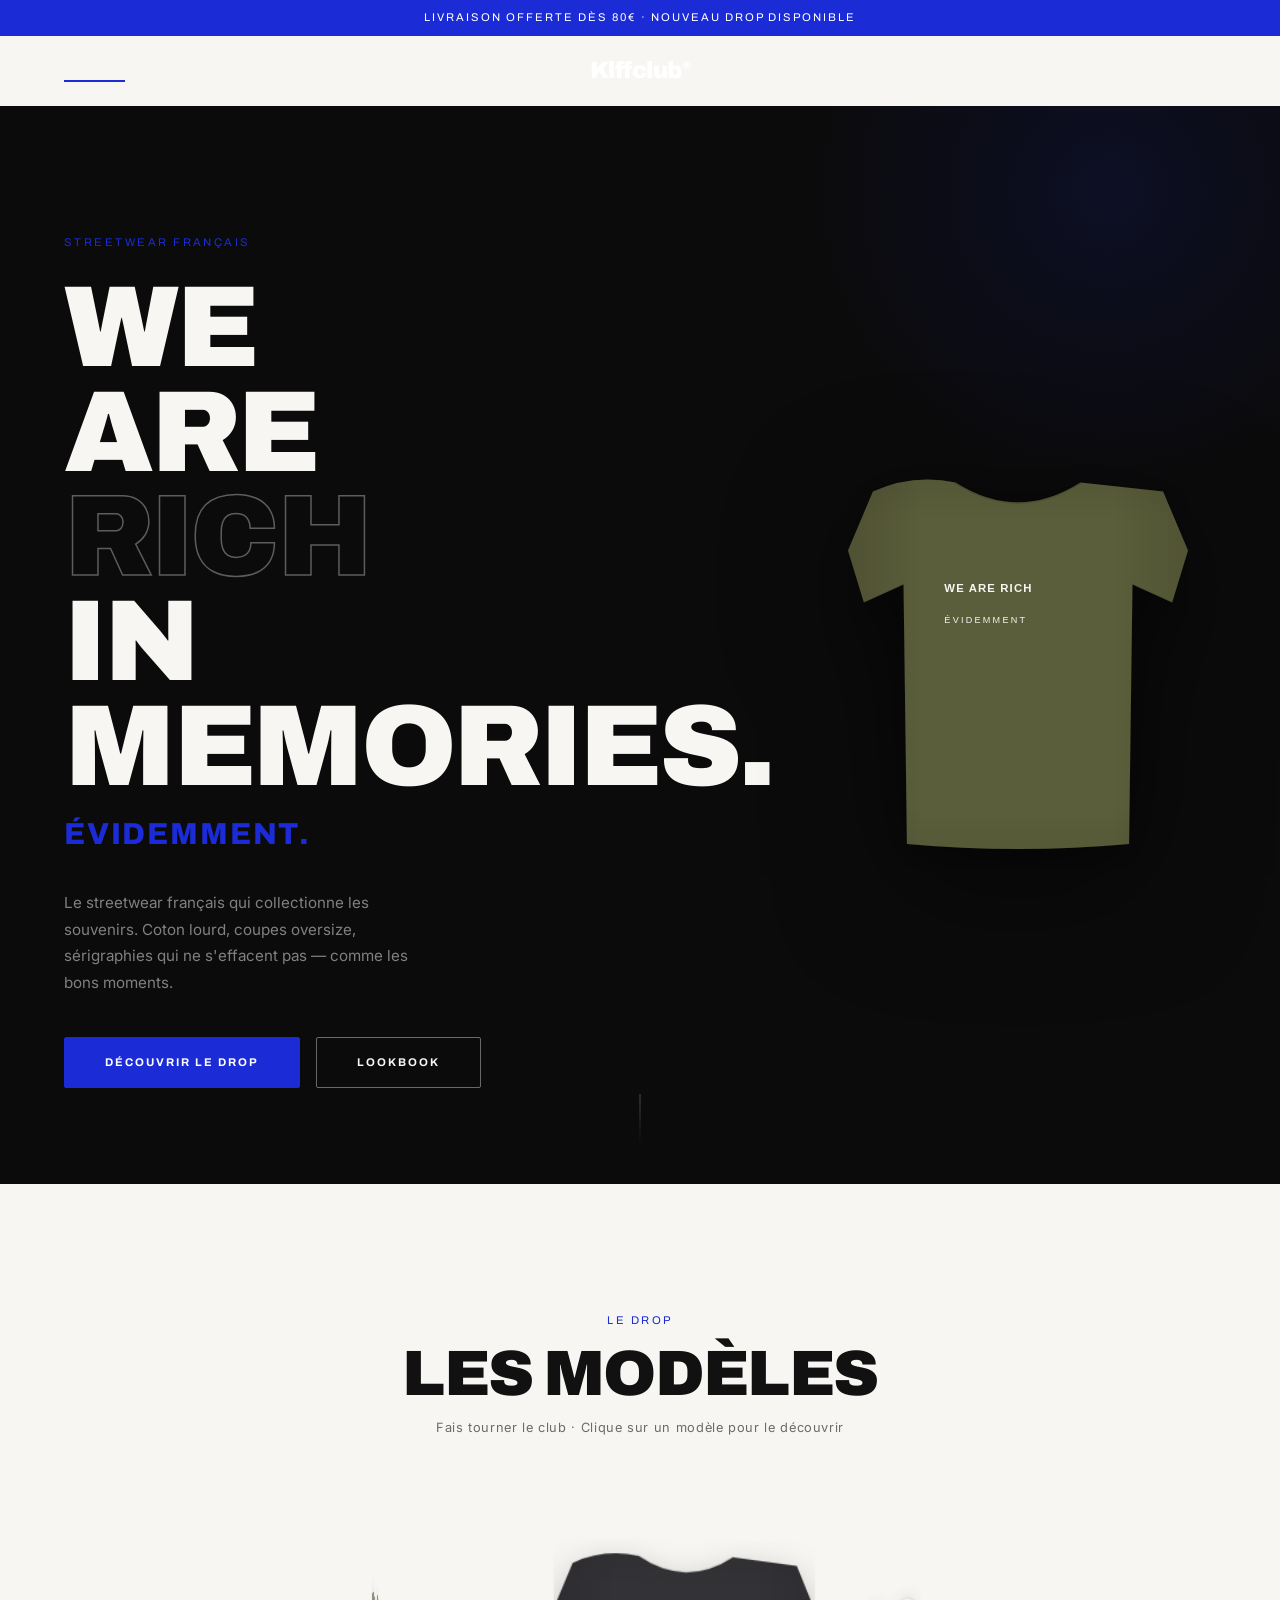
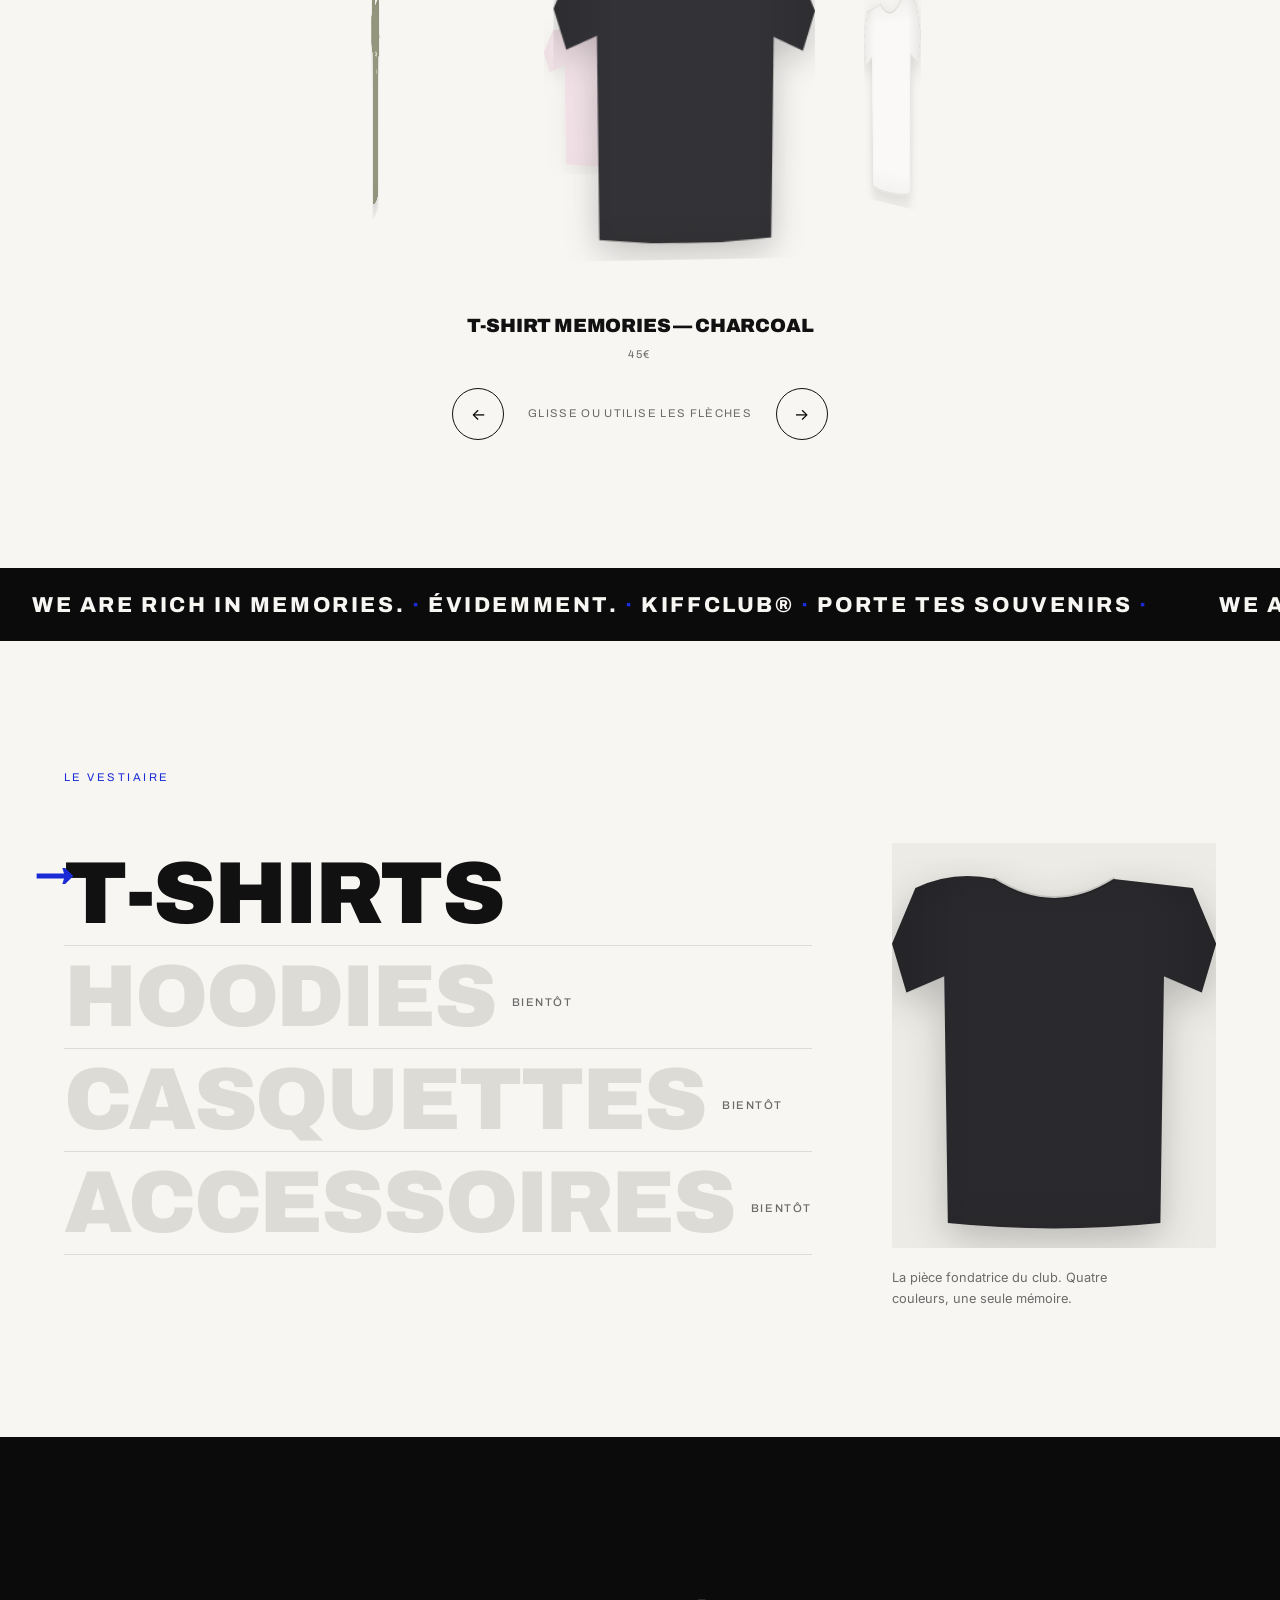
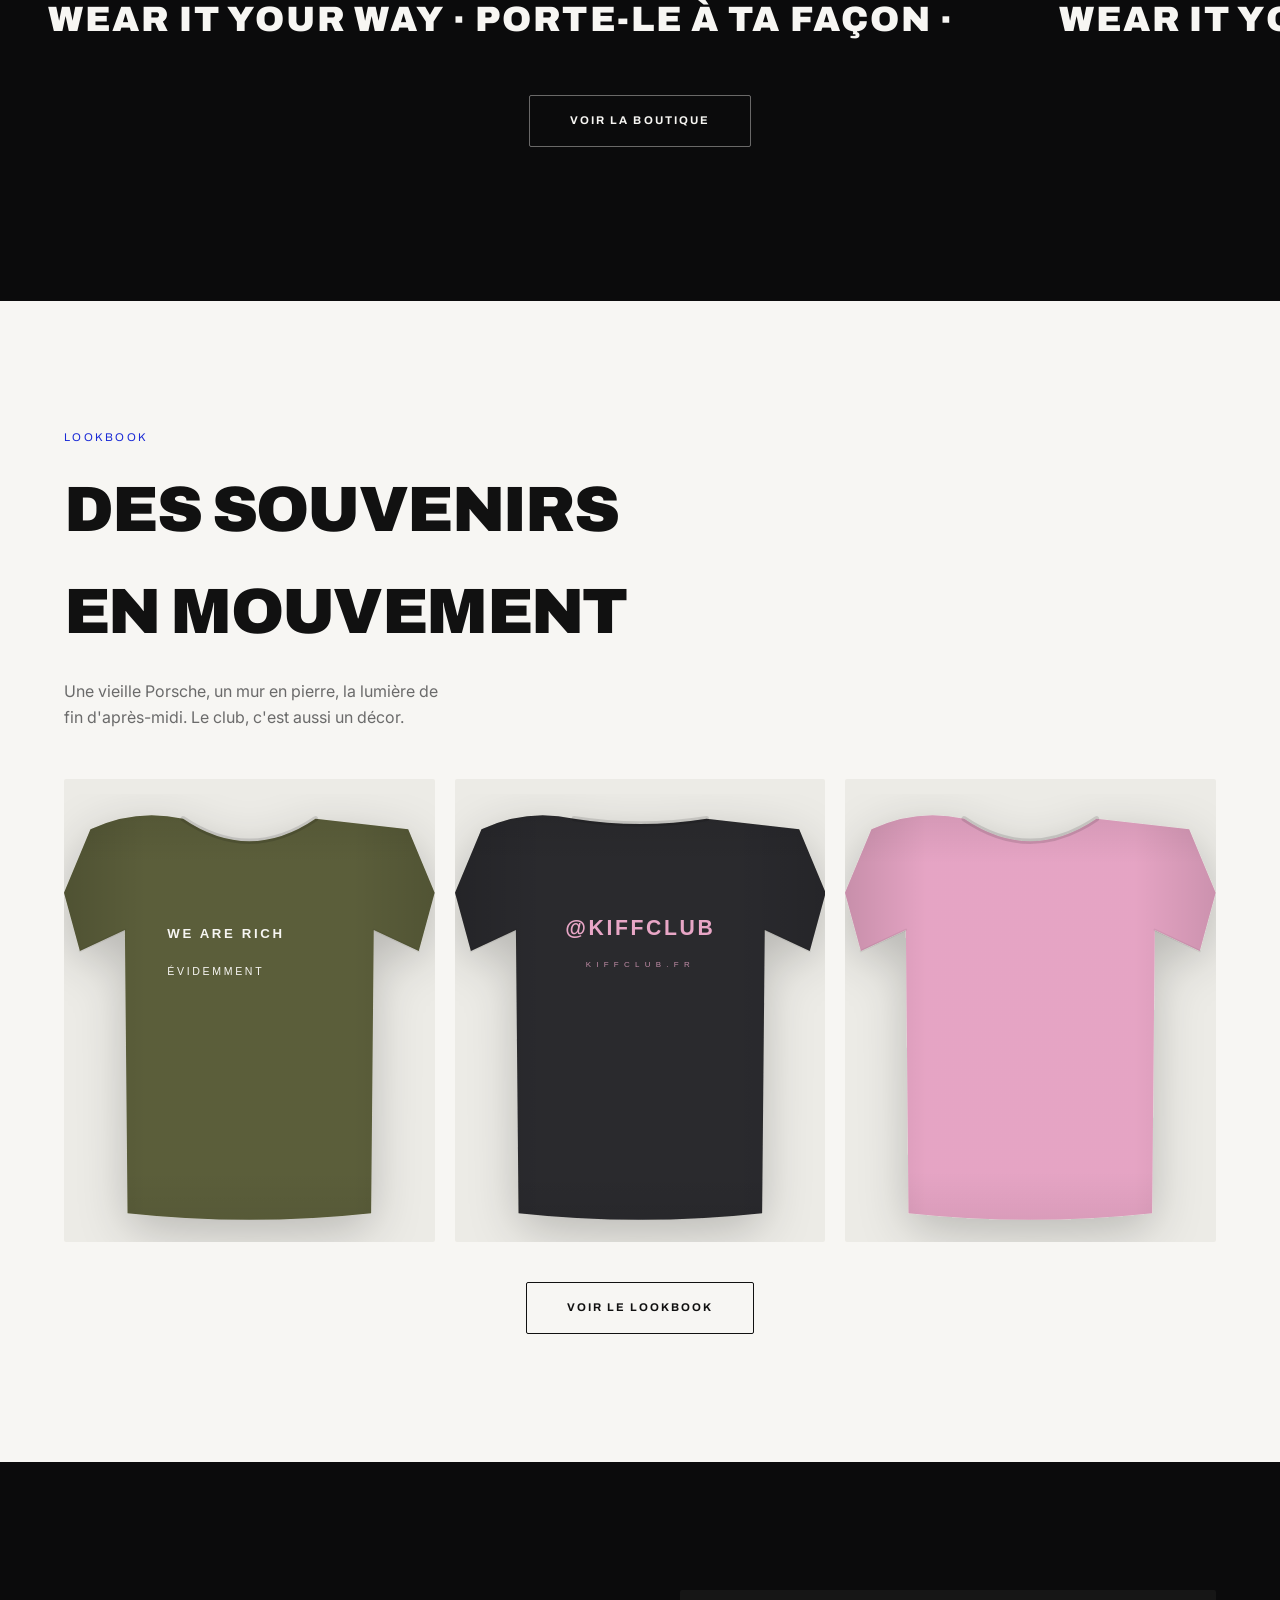
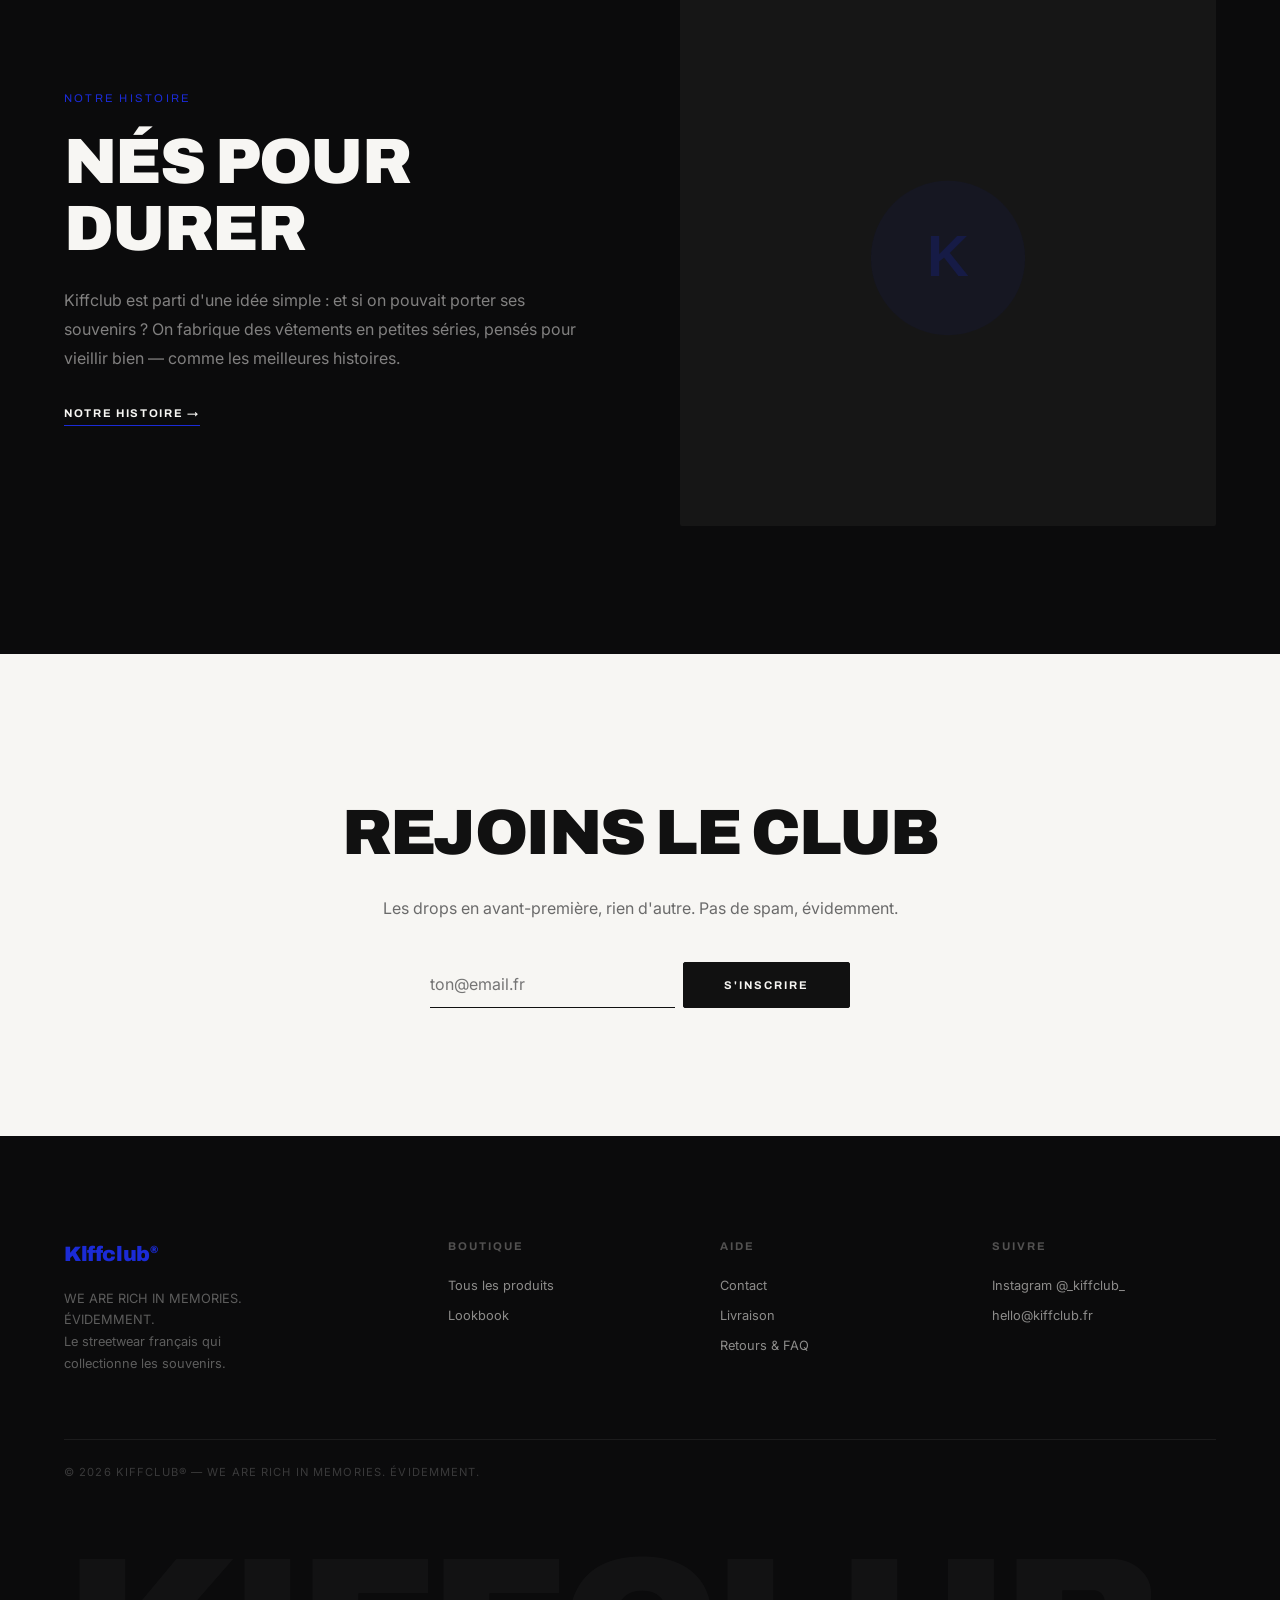
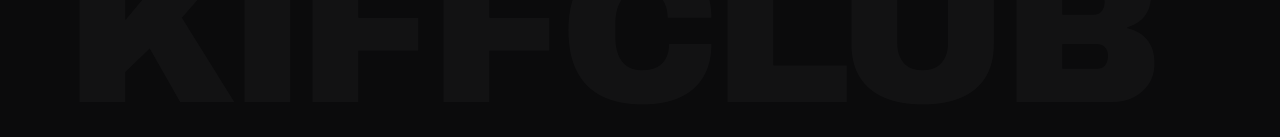
==== commit 09eddf5e: "redesign: realistic t-shirts, smooth carousel, dark editorial hero - T-shirt SVGs completely redrawn" ====
--- a/index.html
+++ b/index.html
@@ -6,14 +6,12 @@
 <title>Kiffclub® — We are rich in memories. Streetwear français.</title>
 <meta name="description" content="Kiffclub, le streetwear français qui collectionne les souvenirs. Coton lourd, coupes oversize, séries limitées.">
 <meta property="og:title" content="Kiffclub® — We are rich in memories.">
-<meta property="og:description" content="Le streetwear français qui collectionne les souvenirs. Coton lourd, coupes oversize, pièces pensées pour durer.">
-<meta property="og:image" content="/assets/hero-hanging.jpg">
-<link rel="icon" type="image/svg+xml" href="data:image/svg+xml,<svg xmlns='http://www.w3.org/2000/svg' viewBox='0 0 32 32'><rect width='32' height='32' fill='white'/><text x='50%' y='73%' text-anchor='middle' font-family='Arial Black,sans-serif' font-weight='900' font-size='22' fill='%231b2bd6'>K</text></svg>">
+<meta property="og:description" content="Le streetwear français qui collectionne les souvenirs.">
+<link rel="icon" type="image/svg+xml" href="data:image/svg+xml,<svg xmlns='http://www.w3.org/2000/svg' viewBox='0 0 32 32'><rect width='32' height='32' fill='%231b2bd6'/><text x='50%' y='74%' text-anchor='middle' font-family='Arial Black' font-weight='900' font-size='22' fill='white'>K</text></svg>">
 <link rel="preconnect" href="https://fonts.googleapis.com">
 <link rel="preconnect" href="https://fonts.gstatic.com" crossorigin>
 <link href="https://fonts.googleapis.com/css2?family=Archivo:wght@400;500;700;800;900&family=Inter:wght@400;500&display=swap" rel="stylesheet">
 <style>
-/* ===== DESIGN TOKENS ===== */
 :root {
   --bg: #f7f6f3;
   --bg-pure: #ffffff;
@@ -27,401 +25,405 @@
   --brand-olive: #5c5f3a;
   --brand-charcoal: #2b2b2d;
   --line: #dcdbd5;
-  --shadow: 0 18px 50px rgba(0,0,0,.08);
+  --shadow: 0 20px 60px rgba(0,0,0,.1);
   --font-display: "Archivo", system-ui, sans-serif;
   --font-body: "Inter", system-ui, sans-serif;
-  --fs-hero: clamp(2.5rem, 8vw, 7rem);
+  --fs-hero: clamp(3rem, 9vw, 8rem);
   --fs-h1: clamp(2rem, 5vw, 4rem);
-  --fs-h2: clamp(1.5rem, 3vw, 2.5rem);
-  --fs-cat: clamp(2rem, 6vw, 5rem);
+  --fs-h2: clamp(1.4rem, 3vw, 2.4rem);
+  --fs-cat: clamp(2.5rem, 7vw, 5.5rem);
   --fs-body: 1rem;
   --fs-small: .8rem;
-  --fs-label: .72rem;
+  --fs-label: .7rem;
   --radius: 2px;
-  --container: 1320px;
   --pad: clamp(1.25rem, 5vw, 4rem);
-  --section-pad: clamp(4rem, 10vw, 9rem);
-}
-
-/* ===== RESET ===== */
-*, *::before, *::after { box-sizing: border-box; margin: 0; padding: 0; }
-html { scroll-behavior: smooth; }
-body { font-family: var(--font-body); font-size: var(--fs-body); background: var(--bg); color: var(--ink); line-height: 1.6; overflow-x: hidden; }
-img { max-width: 100%; display: block; }
-a { color: inherit; text-decoration: none; }
-button { cursor: pointer; font-family: inherit; border: none; background: none; }
-ul { list-style: none; }
-input, textarea { font-family: inherit; }
-
-/* ===== LAYOUT ===== */
-.container { max-width: var(--container); margin: 0 auto; padding: 0 var(--pad); }
-
-/* ===== TYPOGRAPHY ===== */
-.label { font-family: var(--font-display); font-size: var(--fs-label); letter-spacing: .18em; text-transform: uppercase; color: var(--ink-soft); }
-.eyebrow { font-family: var(--font-display); font-size: var(--fs-label); letter-spacing: .2em; text-transform: uppercase; color: var(--brand-blue); margin-bottom: .75rem; }
-
-/* ===== BUTTONS ===== */
-.btn { display: inline-block; font-family: var(--font-display); font-size: var(--fs-label); font-weight: 700; letter-spacing: .18em; text-transform: uppercase; padding: 1rem 2.25rem; border-radius: var(--radius); transition: background .2s, color .2s, border-color .2s; cursor: pointer; }
-.btn-primary { background: var(--ink); color: var(--ink-invert); border: 1.5px solid var(--ink); }
-.btn-primary:hover { background: transparent; color: var(--ink); }
-.btn-primary:focus-visible { outline: 2px solid var(--brand-blue); outline-offset: 3px; }
-.btn-secondary { background: transparent; color: var(--ink); border: 1.5px solid var(--ink); }
-.btn-secondary:hover { background: var(--ink); color: var(--ink-invert); }
-.btn-dark { background: var(--bg-dark); color: var(--ink-invert); border: 1.5px solid var(--bg-dark); }
-.btn-dark:hover { background: transparent; color: var(--ink-invert); border-color: var(--ink-invert); }
-.btn:disabled { opacity: .45; cursor: not-allowed; pointer-events: none; }
-
-/* ===== TOP BAR ===== */
-#topbar { background: var(--bg-dark); color: var(--ink-invert); text-align: center; padding: .6rem var(--pad); font-family: var(--font-display); font-size: var(--fs-label); letter-spacing: .15em; text-transform: uppercase; }
-
-/* ===== HEADER ===== */
-#header { position: sticky; top: 0; z-index: 100; background: rgba(247,246,243,.85); backdrop-filter: blur(12px); -webkit-backdrop-filter: blur(12px); border-bottom: 1px solid transparent; transition: border-color .3s, background .3s; }
-#header.scrolled { border-bottom-color: var(--line); background: rgba(247,246,243,.97); }
-.header-inner { display: grid; grid-template-columns: 1fr auto 1fr; align-items: center; padding: 1.1rem var(--pad); gap: 1rem; }
-.nav-left { display: flex; gap: 2rem; align-items: center; }
-.nav-left a { font-family: var(--font-display); font-size: var(--fs-label); font-weight: 700; letter-spacing: .14em; text-transform: uppercase; position: relative; }
-.nav-left a::after { content:''; position:absolute; bottom:-2px; left:0; width:0; height:1.5px; background:var(--brand-blue); transition:width .25s; }
-.nav-left a:hover::after, .nav-left a.active::after { width:100%; }
-.logo { font-family: var(--font-display); font-size: 1.5rem; font-weight: 900; letter-spacing: -.02em; color: var(--brand-blue); text-align: center; user-select: none; cursor: pointer; }
-.logo sup { font-size: .55em; vertical-align: super; }
-.nav-right { display: flex; align-items: center; gap: 1.25rem; justify-content: flex-end; }
-.nav-icon { display: flex; align-items: center; justify-content: center; width: 40px; height: 40px; border-radius: 50%; transition: background .2s; position: relative; }
-.nav-icon:hover { background: var(--bg-mute); }
-.nav-icon svg { width: 20px; height: 20px; }
-#cart-badge { position: absolute; top: 4px; right: 4px; background: var(--brand-blue); color: #fff; font-size: 9px; font-weight: 700; min-width: 16px; height: 16px; border-radius: 50%; display: flex; align-items: center; justify-content: center; padding: 0 3px; display: none; }
-#cart-badge.show { display: flex; }
-.burger { display: none; flex-direction: column; gap: 5px; width: 40px; height: 40px; align-items: center; justify-content: center; }
-.burger span { display: block; width: 22px; height: 1.5px; background: var(--ink); transition: transform .3s, opacity .3s; }
-
-/* Mobile nav */
-#mobile-nav { position: fixed; inset: 0; z-index: 200; background: var(--bg); display: flex; flex-direction: column; justify-content: center; align-items: center; gap: 2.5rem; transform: translateX(100%); transition: transform .35s cubic-bezier(.4,0,.2,1); }
-#mobile-nav.open { transform: none; }
-#mobile-nav a { font-family: var(--font-display); font-size: clamp(2rem, 8vw, 3.5rem); font-weight: 900; letter-spacing: -.01em; text-transform: uppercase; }
-#mobile-nav a:hover { color: var(--brand-blue); }
-.mobile-close { position: absolute; top: 1.5rem; right: 1.5rem; font-size: 1.5rem; width: 44px; height: 44px; display: flex; align-items: center; justify-content: center; }
-
-@media (max-width: 768px) {
-  .nav-left { display: none; }
-  .burger { display: flex; }
-  .logo { font-size: 1.25rem; }
-}
-
-/* ===== VIEWS ===== */
-.view { display: none; }
-.view.active { display: block; }
-
-/* ===== HERO ===== */
-#hero { min-height: 92vh; display: grid; grid-template-columns: 1fr 1fr; align-items: center; gap: 4rem; padding: var(--section-pad) var(--pad); padding-top: clamp(3rem, 8vw, 7rem); }
-.hero-content { }
-.hero-title { font-family: var(--font-display); font-size: var(--fs-hero); font-weight: 900; line-height: .93; letter-spacing: -.03em; text-transform: uppercase; }
-.hero-title .word { display: inline-block; overflow: hidden; }
-.hero-title .word span { display: inline-block; transform: translateY(110%); opacity: 0; transition: transform .7s cubic-bezier(.16,1,.3,1), opacity .5s; }
-.hero-title .word span.visible { transform: none; opacity: 1; }
-.hero-evid { font-family: var(--font-display); font-size: clamp(1.25rem, 3vw, 2.25rem); font-weight: 800; letter-spacing: .05em; color: var(--brand-blue); margin-top: .5rem; opacity: 0; transform: translateY(20px); transition: opacity .7s .6s, transform .7s .6s cubic-bezier(.16,1,.3,1); }
-.hero-evid.visible { opacity: 1; transform: none; }
-.hero-text { margin-top: 2rem; max-width: 38ch; color: var(--ink-soft); line-height: 1.7; opacity: 0; transform: translateY(16px); transition: opacity .7s .8s, transform .7s .8s cubic-bezier(.16,1,.3,1); }
-.hero-text.visible { opacity: 1; transform: none; }
-.hero-cta { margin-top: 2.5rem; opacity: 0; transition: opacity .5s 1s; }
-.hero-cta.visible { opacity: 1; }
-.hero-visual { display: flex; align-items: center; justify-content: center; }
-.hero-visual svg { max-width: 100%; height: auto; }
-
-@media (max-width: 768px) {
-  #hero { grid-template-columns: 1fr; gap: 2.5rem; min-height: auto; padding-top: 3rem; }
-  .hero-visual { order: -1; }
-  .hero-visual svg { max-height: 280px; }
-}
-
-/* ===== CAROUSEL ===== */
-#carousel-section { padding: var(--section-pad) 0; background: var(--bg); overflow: hidden; }
-.section-header { text-align: center; margin-bottom: 4rem; padding: 0 var(--pad); }
-.carousel-wrap { position: relative; }
-.carousel-stage { perspective: 1200px; height: 420px; display: flex; align-items: center; justify-content: center; overflow: visible; }
-.ring { transform-style: preserve-3d; position: relative; width: 0; height: 0; transition: none; }
-.cell { transform-style: preserve-3d; position: absolute; width: 200px; height: 280px; display: flex; flex-direction: column; align-items: center; justify-content: center; cursor: pointer; border: none; background: none; padding: 0; transition: filter .1s; }
-.cell svg, .cell img { width: 180px; height: 250px; object-fit: contain; display: block; filter: drop-shadow(0 12px 24px rgba(0,0,0,.15)); pointer-events: none; }
-.carousel-caption { text-align: center; margin-top: 2rem; min-height: 3rem; padding: 0 var(--pad); }
-.carousel-caption-name { font-family: var(--font-display); font-size: 1.25rem; font-weight: 800; letter-spacing: -.01em; text-transform: uppercase; }
-.carousel-caption-price { font-family: var(--font-display); font-size: var(--fs-label); letter-spacing: .15em; color: var(--ink-soft); margin-top: .25rem; }
-.carousel-arrows { display: flex; justify-content: center; gap: 1rem; margin-top: 1.5rem; }
-.carousel-arrow { width: 48px; height: 48px; border: 1.5px solid var(--ink); border-radius: 50%; display: flex; align-items: center; justify-content: center; font-size: 1.1rem; transition: background .2s, color .2s; }
-.carousel-arrow:hover { background: var(--ink); color: var(--ink-invert); }
-.carousel-hint { text-align: center; margin-top: 1rem; font-size: var(--fs-small); color: var(--ink-soft); }
-
-@media (max-width: 767px) {
-  .carousel-stage { height: 300px; }
-  .cell { width: 150px; height: 210px; }
-  .cell svg, .cell img { width: 130px; height: 185px; }
-}
-
-/* ===== MARQUEE ===== */
-.marquee-section { overflow: hidden; padding: 1.5rem 0; background: var(--bg-dark); }
-.marquee-track { display: flex; width: max-content; animation: marquee 28s linear infinite; }
-.marquee-track:hover { animation-play-state: paused; }
-.marquee-item { font-family: var(--font-display); font-size: clamp(1rem, 2.5vw, 1.5rem); font-weight: 800; letter-spacing: .1em; text-transform: uppercase; color: var(--ink-invert); white-space: nowrap; padding: 0 2.5rem; }
-@keyframes marquee { from { transform: translateX(0); } to { transform: translateX(-50%); } }
-@media (prefers-reduced-motion: reduce) { .marquee-track { animation-play-state: paused; } }
-
-/* ===== CATEGORIES ===== */
-#categories { padding: var(--section-pad) var(--pad); }
-.cat-grid { display: grid; grid-template-columns: 1fr 1fr; gap: 4rem; align-items: start; }
-.cat-list { display: flex; flex-direction: column; gap: .5rem; }
-.cat-item { font-family: var(--font-display); font-size: var(--fs-cat); font-weight: 900; letter-spacing: -.02em; text-transform: uppercase; color: var(--line); transition: color .2s; cursor: default; padding: .2rem 0; border-bottom: 1px solid var(--line); line-height: 1.1; }
-.cat-item.active, .cat-item:hover:not(.soon) { color: var(--ink); }
-.cat-item.soon { position: relative; }
-.cat-item.soon::after { content: 'Bientôt'; font-size: var(--fs-label); font-weight: 500; letter-spacing: .15em; color: var(--ink-soft); margin-left: 1rem; vertical-align: middle; }
-.cat-visual { position: sticky; top: 8rem; }
-.cat-visual-inner { aspect-ratio: 4/5; background: var(--bg-mute); border-radius: var(--radius); overflow: hidden; display: flex; align-items: center; justify-content: center; }
-.cat-visual-inner svg { width: 65%; height: auto; }
-.cat-desc { margin-top: 1.25rem; font-size: var(--fs-small); color: var(--ink-soft); max-width: 32ch; }
-@media (max-width: 768px) {
-  .cat-grid { grid-template-columns: 1fr; }
-  .cat-visual { position: static; }
-  .cat-item { font-size: clamp(2.5rem, 10vw, 4rem); }
-}
-
-/* ===== LIFESTYLE BAND ===== */
-#lifestyle { position: relative; overflow: hidden; background: var(--bg-mute); padding: clamp(5rem, 12vw, 10rem) 0; }
-.lifestyle-bg { position: absolute; inset: 0; display: flex; align-items: center; justify-content: center; }
-.lifestyle-bg svg { width: 100%; height: 100%; object-fit: cover; opacity: .25; }
-.lifestyle-content { position: relative; z-index: 1; display: flex; flex-direction: column; align-items: center; gap: 2rem; }
-.lifestyle-marquee-track { display: flex; width: max-content; animation: marquee 22s linear infinite reverse; }
-.lifestyle-marquee-track:hover { animation-play-state: paused; }
-.lifestyle-marquee-item { font-family: var(--font-display); font-size: clamp(1.25rem, 3vw, 2rem); font-weight: 900; letter-spacing: .06em; text-transform: uppercase; color: var(--ink); white-space: nowrap; padding: 0 3rem; }
-
-/* ===== LOOKBOOK PREVIEW ===== */
-#lookbook-preview { padding: var(--section-pad) var(--pad); }
-.lookbook-grid { display: grid; grid-template-columns: repeat(3, 1fr); gap: 1.5rem; margin-top: 2.5rem; }
-.lookbook-card { position: relative; overflow: hidden; aspect-ratio: 4/5; background: var(--bg-mute); border-radius: var(--radius); }
-.lookbook-card-img { width: 100%; height: 100%; display: flex; align-items: center; justify-content: center; }
-.lookbook-card-overlay { position: absolute; inset: 0; background: rgba(11,11,12,.55); opacity: 0; transition: opacity .3s; display: flex; flex-direction: column; align-items: center; justify-content: center; gap: .75rem; padding: 1.5rem; text-align: center; }
-.lookbook-card:hover .lookbook-card-overlay { opacity: 1; }
-.lookbook-card-label { font-family: var(--font-display); font-size: var(--fs-small); font-weight: 700; letter-spacing: .15em; text-transform: uppercase; color: #fff; }
-@media (max-width: 768px) { .lookbook-grid { grid-template-columns: repeat(2, 1fr); } }
-@media (max-width: 480px) { .lookbook-grid { grid-template-columns: 1fr; } }
-
-/* ===== ABOUT TEASER ===== */
-#about-teaser { padding: var(--section-pad) var(--pad); background: var(--bg-dark); color: var(--ink-invert); display: grid; grid-template-columns: 1fr 1fr; gap: 4rem; align-items: center; }
-.about-teaser-visual { aspect-ratio: 1; background: #1a1a1a; border-radius: var(--radius); display: flex; align-items: center; justify-content: center; }
-.about-teaser-text h2 { font-family: var(--font-display); font-size: var(--fs-h1); font-weight: 900; text-transform: uppercase; letter-spacing: -.02em; line-height: 1.05; }
-.about-teaser-text p { margin-top: 1.5rem; color: rgba(247,246,243,.65); line-height: 1.75; }
-.about-teaser-text a { display: inline-block; margin-top: 2rem; font-family: var(--font-display); font-size: var(--fs-label); font-weight: 700; letter-spacing: .15em; text-transform: uppercase; color: var(--ink-invert); border-bottom: 1.5px solid var(--brand-blue); padding-bottom: 2px; }
-@media (max-width: 768px) { #about-teaser { grid-template-columns: 1fr; } }
-
-/* ===== NEWSLETTER ===== */
-#newsletter { padding: var(--section-pad) var(--pad); text-align: center; }
-#newsletter h2 { font-family: var(--font-display); font-size: var(--fs-h1); font-weight: 900; text-transform: uppercase; letter-spacing: -.02em; }
-#newsletter p { color: var(--ink-soft); margin-top: 1rem; }
-.newsletter-form { display: flex; gap: .75rem; max-width: 460px; margin: 2rem auto 0; flex-wrap: wrap; justify-content: center; }
-.newsletter-form input { flex: 1; min-width: 200px; border: none; border-bottom: 1.5px solid var(--ink); background: transparent; padding: .75rem .25rem; font-size: var(--fs-body); outline: none; color: var(--ink); }
-.newsletter-form input:focus { border-bottom-color: var(--brand-blue); }
-.newsletter-confirm { display: none; font-family: var(--font-display); font-weight: 700; color: var(--brand-blue); margin-top: 1rem; letter-spacing: .05em; }
-
-/* ===== FOOTER ===== */
-#footer { background: var(--bg-dark); color: var(--ink-invert); padding: clamp(4rem, 8vw, 7rem) var(--pad) 0; overflow: hidden; }
-.footer-grid { display: grid; grid-template-columns: 1.5fr 1fr 1fr 1fr; gap: 3rem; padding-bottom: 4rem; border-bottom: 1px solid rgba(255,255,255,.08); }
-.footer-brand .logo { color: var(--brand-blue); font-size: 1.3rem; margin-bottom: 1rem; display: block; }
-.footer-brand p { font-size: var(--fs-small); color: rgba(247,246,243,.5); line-height: 1.7; max-width: 28ch; }
-.footer-col h4 { font-family: var(--font-display); font-size: var(--fs-label); font-weight: 700; letter-spacing: .18em; text-transform: uppercase; color: rgba(247,246,243,.4); margin-bottom: 1.25rem; }
-.footer-col a { display: block; font-size: var(--fs-small); color: rgba(247,246,243,.65); margin-bottom: .65rem; transition: color .2s; }
-.footer-col a:hover { color: var(--ink-invert); }
-.footer-bottom { padding: 1.5rem 0; font-size: var(--fs-label); letter-spacing: .1em; color: rgba(247,246,243,.3); text-transform: uppercase; }
-.footer-wordmark { font-family: var(--font-display); font-size: clamp(4rem, 15vw, 11rem); font-weight: 900; letter-spacing: -.04em; text-transform: uppercase; color: rgba(255,255,255,.04); line-height: 1; margin-top: 2rem; white-space: nowrap; }
-@media (max-width: 900px) { .footer-grid { grid-template-columns: 1fr 1fr; } }
-@media (max-width: 480px) { .footer-grid { grid-template-columns: 1fr; } }
-
-/* ===== SHOP PAGE ===== */
-#shop-view { padding: var(--section-pad) var(--pad); }
-.shop-filters { display: flex; gap: .75rem; flex-wrap: wrap; margin-bottom: 3rem; align-items: center; }
-.filter-btn { font-family: var(--font-display); font-size: var(--fs-label); font-weight: 700; letter-spacing: .12em; text-transform: uppercase; padding: .5rem 1.25rem; border: 1.5px solid var(--line); border-radius: var(--radius); background: transparent; color: var(--ink-soft); transition: all .2s; }
-.filter-btn:hover, .filter-btn.active { border-color: var(--ink); color: var(--ink); background: var(--ink); color: var(--ink-invert); }
-.shop-grid { display: grid; grid-template-columns: repeat(4, 1fr); gap: 2rem; }
-.product-card { cursor: pointer; }
-.product-card-img { aspect-ratio: 4/5; background: var(--bg-mute); border-radius: var(--radius); overflow: hidden; display: flex; align-items: center; justify-content: center; transition: transform .3s cubic-bezier(.16,1,.3,1), box-shadow .3s; }
-.product-card:hover .product-card-img { transform: translateY(-6px); box-shadow: var(--shadow); }
-.product-card-img svg, .product-card-img img { width: 70%; height: auto; transition: transform .3s; }
-.product-card-info { padding: 1rem 0 .5rem; }
-.product-card-name { font-family: var(--font-display); font-weight: 800; font-size: .95rem; letter-spacing: -.01em; text-transform: uppercase; }
-.product-card-price { font-family: var(--font-display); font-size: var(--fs-label); letter-spacing: .1em; color: var(--ink-soft); margin-top: .25rem; }
-.product-card-dots { display: flex; gap: .35rem; margin-top: .5rem; }
-.dot { width: 14px; height: 14px; border-radius: 50%; border: 1.5px solid var(--line); }
-.dot.white { background: #fff; }
-.coming-soon-tag { display: inline-block; font-family: var(--font-display); font-size: var(--fs-label); letter-spacing: .12em; text-transform: uppercase; background: var(--bg-mute); color: var(--ink-soft); padding: .25rem .6rem; border-radius: var(--radius); margin-top: .5rem; }
-@media (max-width: 1024px) { .shop-grid { grid-template-columns: repeat(3, 1fr); } }
-@media (max-width: 768px) { .shop-grid { grid-template-columns: repeat(2, 1fr); } }
-@media (max-width: 480px) { .shop-grid { grid-template-columns: repeat(2, 1fr); gap: 1rem; } }
-
-/* ===== PRODUCT PAGE ===== */
-#product-view { padding: var(--section-pad) var(--pad); }
-.product-layout { display: grid; grid-template-columns: 1fr 1fr; gap: 5rem; align-items: start; }
-.product-gallery-main { aspect-ratio: 4/5; background: var(--bg-mute); border-radius: var(--radius); display: flex; align-items: center; justify-content: center; }
-.product-gallery-main svg, .product-gallery-main img { width: 75%; height: auto; }
-.product-gallery-thumbs { display: flex; gap: .75rem; margin-top: .75rem; }
-.thumb { width: 72px; height: 90px; background: var(--bg-mute); border-radius: var(--radius); display: flex; align-items: center; justify-content: center; cursor: pointer; border: 1.5px solid transparent; transition: border-color .2s; }
-.thumb.active { border-color: var(--ink); }
-.thumb svg, .thumb img { width: 70%; height: auto; }
-.breadcrumb { font-size: var(--fs-label); letter-spacing: .1em; text-transform: uppercase; color: var(--ink-soft); margin-bottom: 1.5rem; }
-.breadcrumb span { margin: 0 .5rem; }
-.product-name { font-family: var(--font-display); font-size: var(--fs-h1); font-weight: 900; text-transform: uppercase; letter-spacing: -.02em; line-height: 1.05; }
-.product-price { font-family: var(--font-display); font-size: 1.5rem; font-weight: 700; letter-spacing: .04em; margin-top: .75rem; }
-.product-desc { margin-top: 1.25rem; color: var(--ink-soft); line-height: 1.75; max-width: 42ch; }
-.size-label { font-family: var(--font-display); font-size: var(--fs-label); font-weight: 700; letter-spacing: .15em; text-transform: uppercase; margin-top: 2rem; margin-bottom: .75rem; }
-.size-grid { display: flex; gap: .5rem; flex-wrap: wrap; }
-.size-btn { width: 52px; height: 52px; border: 1.5px solid var(--line); border-radius: var(--radius); font-family: var(--font-display); font-size: .85rem; font-weight: 700; letter-spacing: .05em; transition: all .2s; }
-.size-btn:hover { border-color: var(--ink); }
-.size-btn.selected { background: var(--ink); color: var(--ink-invert); border-color: var(--ink); }
-.add-to-cart { width: 100%; margin-top: 1.5rem; padding: 1.25rem; font-size: .85rem; }
-.size-hint { font-size: var(--fs-small); color: var(--brand-blue); margin-top: .5rem; display: none; }
-.size-hint.show { display: block; }
-.accordion { margin-top: 2rem; border-top: 1px solid var(--line); }
-.accordion-item { border-bottom: 1px solid var(--line); }
-.accordion-trigger { display: flex; justify-content: space-between; align-items: center; width: 100%; padding: 1rem 0; font-family: var(--font-display); font-size: var(--fs-small); font-weight: 700; letter-spacing: .1em; text-transform: uppercase; background: none; border: none; cursor: pointer; }
-.accordion-trigger svg { transition: transform .25s; flex-shrink: 0; }
-.accordion-trigger.open svg { transform: rotate(180deg); }
-.accordion-body { max-height: 0; overflow: hidden; transition: max-height .3s ease; font-size: var(--fs-small); color: var(--ink-soft); line-height: 1.7; }
-.accordion-body-inner { padding: 0 0 1rem; }
-.product-perks { display: flex; gap: 1.5rem; margin-top: 1.5rem; flex-wrap: wrap; }
-.perk { display: flex; align-items: center; gap: .4rem; font-size: var(--fs-label); color: var(--ink-soft); letter-spacing: .08em; text-transform: uppercase; }
-@media (max-width: 768px) { .product-layout { grid-template-columns: 1fr; gap: 2.5rem; } }
-
-/* ===== LOOKBOOK PAGE ===== */
-#lookbook-view { padding-top: 4rem; }
-.lookbook-hero { height: 80vh; background: var(--bg-mute); display: flex; align-items: flex-end; padding: 4rem var(--pad); }
-.lookbook-hero h1 { font-family: var(--font-display); font-size: var(--fs-hero); font-weight: 900; text-transform: uppercase; letter-spacing: -.03em; line-height: .9; }
-.lookbook-editorial { padding: var(--section-pad) var(--pad); }
-.lb-spread { display: grid; grid-template-columns: 1fr 1fr; gap: 3rem; align-items: center; margin-bottom: 6rem; }
-.lb-spread.reverse { direction: rtl; }
-.lb-spread.reverse > * { direction: ltr; }
-.lb-img { aspect-ratio: 4/5; background: var(--bg-mute); border-radius: var(--radius); display: flex; align-items: center; justify-content: center; overflow: hidden; }
-.lb-text { padding: 2rem 0; }
-.lb-text .lb-chapter { font-family: var(--font-display); font-size: var(--fs-label); letter-spacing: .2em; text-transform: uppercase; color: var(--brand-blue); margin-bottom: 1.25rem; }
-.lb-text p { font-size: clamp(1.25rem, 2.5vw, 2rem); font-weight: 400; line-height: 1.4; color: var(--ink); font-style: italic; }
-.lb-text small { display: block; margin-top: 1.5rem; font-size: var(--fs-small); color: var(--ink-soft); }
-@media (max-width: 768px) { .lb-spread { grid-template-columns: 1fr; direction: ltr; } }
-
-/* ===== ABOUT PAGE ===== */
-#about-view { padding: var(--section-pad) var(--pad); }
-.about-hero-title { font-family: var(--font-display); font-size: var(--fs-hero); font-weight: 900; text-transform: uppercase; letter-spacing: -.03em; line-height: .9; margin-bottom: 4rem; }
-.about-layout { display: grid; grid-template-columns: 1fr 1fr; gap: 6rem; align-items: start; }
-.about-text p { line-height: 1.85; color: var(--ink-soft); font-size: 1.05rem; margin-bottom: 1.5rem; }
-.about-values { display: grid; grid-template-columns: repeat(3, 1fr); gap: 2rem; margin-top: 5rem; padding-top: 4rem; border-top: 1px solid var(--line); }
-.value-item h3 { font-family: var(--font-display); font-weight: 800; text-transform: uppercase; letter-spacing: .04em; font-size: .9rem; margin-bottom: .5rem; }
-.value-item p { font-size: var(--fs-small); color: var(--ink-soft); line-height: 1.65; }
-.about-img { aspect-ratio: 3/4; background: var(--bg-mute); border-radius: var(--radius); display: flex; align-items: center; justify-content: center; position: sticky; top: 7rem; }
-@media (max-width: 768px) { .about-layout { grid-template-columns: 1fr; } .about-values { grid-template-columns: 1fr; } .about-img { position: static; } }
-
-/* ===== CONTACT PAGE ===== */
-#contact-view { padding: var(--section-pad) var(--pad); max-width: 720px; margin: 0 auto; }
-#contact-view h1 { font-family: var(--font-display); font-size: var(--fs-h1); font-weight: 900; text-transform: uppercase; letter-spacing: -.02em; margin-bottom: 3rem; }
-.contact-form { display: flex; flex-direction: column; gap: 2rem; }
-.form-field { position: relative; }
-.form-field label { display: block; font-family: var(--font-display); font-size: var(--fs-label); font-weight: 700; letter-spacing: .15em; text-transform: uppercase; margin-bottom: .5rem; color: var(--ink-soft); }
-.form-field input, .form-field textarea { width: 100%; border: none; border-bottom: 1.5px solid var(--line); background: transparent; padding: .75rem 0; font-size: var(--fs-body); color: var(--ink); outline: none; resize: vertical; }
-.form-field input:focus, .form-field textarea:focus { border-bottom-color: var(--brand-blue); }
-.form-error { font-size: var(--fs-small); color: #c0392b; margin-top: .3rem; display: none; }
-.form-field.has-error .form-error { display: block; }
-.form-field.has-error input, .form-field.has-error textarea { border-bottom-color: #c0392b; }
-.contact-info { margin-top: 4rem; padding-top: 3rem; border-top: 1px solid var(--line); display: flex; gap: 3rem; flex-wrap: wrap; }
-.contact-info-item { font-size: var(--fs-small); color: var(--ink-soft); }
-.contact-info-item strong { display: block; font-family: var(--font-display); font-size: var(--fs-label); letter-spacing: .12em; text-transform: uppercase; color: var(--ink); margin-bottom: .3rem; }
-.contact-confirm { display: none; text-align: center; padding: 3rem; }
-.contact-confirm h2 { font-family: var(--font-display); font-size: var(--fs-h2); font-weight: 900; text-transform: uppercase; }
-.contact-confirm p { margin-top: 1rem; color: var(--ink-soft); }
-
-/* ===== CART DRAWER ===== */
-#cart-overlay { position: fixed; inset: 0; background: rgba(0,0,0,.4); z-index: 300; opacity: 0; pointer-events: none; transition: opacity .3s; }
-#cart-overlay.open { opacity: 1; pointer-events: all; }
-#cart-drawer { position: fixed; right: 0; top: 0; bottom: 0; width: min(420px, 100vw); background: var(--bg-pure); z-index: 301; transform: translateX(100%); transition: transform .35s cubic-bezier(.4,0,.2,1); display: flex; flex-direction: column; }
-#cart-drawer.open { transform: none; }
-.cart-header { display: flex; justify-content: space-between; align-items: center; padding: 1.5rem 1.75rem; border-bottom: 1px solid var(--line); }
-.cart-header h2 { font-family: var(--font-display); font-size: 1rem; font-weight: 800; letter-spacing: .12em; text-transform: uppercase; }
-.cart-close { width: 40px; height: 40px; display: flex; align-items: center; justify-content: center; border-radius: 50%; transition: background .2s; }
-.cart-close:hover { background: var(--bg-mute); }
-.cart-items { flex: 1; overflow-y: auto; padding: 1.5rem 1.75rem; }
-.cart-empty { text-align: center; padding: 4rem 0; }
-.cart-empty p { color: var(--ink-soft); margin-bottom: 1.5rem; }
-.cart-item { display: grid; grid-template-columns: 80px 1fr auto; gap: 1rem; padding: 1.25rem 0; border-bottom: 1px solid var(--line); align-items: center; }
-.cart-item-img { width: 80px; height: 100px; background: var(--bg-mute); border-radius: var(--radius); display: flex; align-items: center; justify-content: center; }
-.cart-item-img svg { width: 55px; height: auto; }
-.cart-item-info { }
-.cart-item-name { font-family: var(--font-display); font-size: .85rem; font-weight: 800; text-transform: uppercase; letter-spacing: -.01em; }
-.cart-item-meta { font-size: var(--fs-small); color: var(--ink-soft); margin-top: .25rem; }
-.cart-item-price { font-family: var(--font-display); font-weight: 700; font-size: .95rem; margin-top: .5rem; }
-.qty-ctrl { display: flex; align-items: center; gap: .5rem; margin-top: .5rem; }
-.qty-btn { width: 28px; height: 28px; border: 1.5px solid var(--line); border-radius: var(--radius); display: flex; align-items: center; justify-content: center; font-size: .9rem; transition: all .2s; }
-.qty-btn:hover { border-color: var(--ink); background: var(--ink); color: var(--ink-invert); }
-.qty-val { font-family: var(--font-display); font-size: .9rem; font-weight: 700; min-width: 24px; text-align: center; }
-.cart-remove { color: var(--ink-soft); font-size: 1.1rem; width: 32px; height: 32px; display: flex; align-items: center; justify-content: center; border-radius: 50%; transition: background .2s; align-self: flex-start; }
-.cart-remove:hover { background: var(--bg-mute); color: var(--ink); }
-.cart-footer { padding: 1.5rem 1.75rem; border-top: 1px solid var(--line); }
-.cart-shipping-bar { margin-bottom: 1.25rem; }
-.cart-shipping-text { font-size: var(--fs-small); color: var(--ink-soft); margin-bottom: .5rem; }
-.cart-bar-track { height: 3px; background: var(--line); border-radius: 99px; }
-.cart-bar-fill { height: 100%; background: var(--brand-blue); border-radius: 99px; transition: width .4s; }
-.cart-total { display: flex; justify-content: space-between; align-items: center; font-family: var(--font-display); font-weight: 700; font-size: 1rem; letter-spacing: .04em; margin-bottom: 1.25rem; }
-.cart-checkout { width: 100%; }
-
-/* ===== TOAST ===== */
-#toast { position: fixed; bottom: 2rem; left: 50%; transform: translateX(-50%) translateY(120%); background: var(--bg-dark); color: var(--ink-invert); font-family: var(--font-display); font-size: var(--fs-label); letter-spacing: .12em; text-transform: uppercase; padding: .85rem 2rem; border-radius: var(--radius); z-index: 500; transition: transform .35s cubic-bezier(.16,1,.3,1); white-space: nowrap; }
-#toast.show { transform: translateX(-50%) translateY(0); }
-
-/* ===== RELATED PRODUCTS ===== */
-.related { padding: var(--section-pad) var(--pad); border-top: 1px solid var(--line); }
-.related h2 { font-family: var(--font-display); font-size: var(--fs-h2); font-weight: 900; text-transform: uppercase; letter-spacing: -.01em; margin-bottom: 2.5rem; }
-.related-grid { display: grid; grid-template-columns: repeat(3, 1fr); gap: 2rem; }
-@media (max-width: 768px) { .related-grid { grid-template-columns: repeat(2, 1fr); } }
-
-/* ===== SCROLL REVEAL ===== */
-.reveal { opacity: 0; transform: translateY(28px); transition: opacity .65s cubic-bezier(.16,1,.3,1), transform .65s cubic-bezier(.16,1,.3,1); }
-.reveal.visible { opacity: 1; transform: none; }
-@media (prefers-reduced-motion: reduce) { .reveal { opacity: 1; transform: none; transition: none; } }
-
-/* ===== PAGE TRANSITION ===== */
-.view { opacity: 0; transition: opacity .3s; }
-.view.active { opacity: 1; }
-
-/* ===== FAQ SECTION ===== */
-.faq { padding: var(--section-pad) var(--pad); max-width: 720px; margin: 0 auto; }
-.faq h2 { font-family: var(--font-display); font-size: var(--fs-h2); font-weight: 900; text-transform: uppercase; letter-spacing: -.01em; margin-bottom: 2.5rem; }
+  --section-v: clamp(5rem, 10vw, 9rem);
+}
+*,*::before,*::after{box-sizing:border-box;margin:0;padding:0}
+html{scroll-behavior:smooth}
+body{font-family:var(--font-body);font-size:var(--fs-body);background:var(--bg);color:var(--ink);line-height:1.6;overflow-x:hidden}
+img{max-width:100%;display:block}
+a{color:inherit;text-decoration:none}
+button{cursor:pointer;font-family:inherit;border:none;background:none}
+ul{list-style:none}
+input,textarea{font-family:inherit}
+
+/* layout */
+.container{max-width:1320px;margin:0 auto;padding:0 var(--pad)}
+
+/* buttons */
+.btn{display:inline-flex;align-items:center;justify-content:center;font-family:var(--font-display);font-size:var(--fs-label);font-weight:700;letter-spacing:.18em;text-transform:uppercase;padding:1rem 2.5rem;border-radius:var(--radius);transition:background .2s,color .2s,border-color .2s;cursor:pointer;border:1.5px solid transparent}
+.btn-primary{background:var(--ink);color:var(--ink-invert);border-color:var(--ink)}
+.btn-primary:hover{background:transparent;color:var(--ink)}
+.btn-blue{background:var(--brand-blue);color:#fff;border-color:var(--brand-blue)}
+.btn-blue:hover{background:transparent;color:var(--brand-blue)}
+.btn-ghost{background:transparent;color:var(--ink-invert);border-color:rgba(247,246,243,.4)}
+.btn-ghost:hover{background:var(--ink-invert);color:var(--ink)}
+.btn-outline{background:transparent;color:var(--ink);border-color:var(--ink)}
+.btn-outline:hover{background:var(--ink);color:var(--ink-invert)}
+.btn:disabled{opacity:.4;pointer-events:none}
+.btn:focus-visible{outline:2px solid var(--brand-blue);outline-offset:3px}
+
+/* topbar */
+#topbar{background:var(--brand-blue);color:#fff;text-align:center;padding:.55rem var(--pad);font-family:var(--font-display);font-size:var(--fs-label);letter-spacing:.18em;text-transform:uppercase}
+
+/* header */
+#header{position:sticky;top:0;z-index:100;transition:background .3s,border-color .3s,box-shadow .3s}
+#header.scrolled{background:rgba(247,246,243,.96);backdrop-filter:blur(14px);-webkit-backdrop-filter:blur(14px);box-shadow:0 1px 0 var(--line)}
+.header-inner{display:grid;grid-template-columns:1fr auto 1fr;align-items:center;padding:.95rem var(--pad);gap:1rem}
+.nav-left{display:flex;gap:2rem;align-items:center}
+.nav-left a{font-family:var(--font-display);font-size:var(--fs-label);font-weight:700;letter-spacing:.14em;text-transform:uppercase;position:relative;color:var(--ink-invert)}
+#header.scrolled .nav-left a{color:var(--ink)}
+.nav-left a::after{content:'';position:absolute;bottom:-2px;left:0;width:0;height:1.5px;background:var(--brand-blue);transition:width .25s}
+.nav-left a:hover::after,.nav-left a.active::after{width:100%}
+.logo{font-family:var(--font-display);font-size:1.45rem;font-weight:900;letter-spacing:-.02em;color:#fff;text-align:center;cursor:pointer;user-select:none;transition:color .3s}
+#header.scrolled .logo{color:var(--brand-blue)}
+.logo sup{font-size:.5em;vertical-align:super}
+.nav-right{display:flex;align-items:center;gap:1rem;justify-content:flex-end}
+.nav-icon{display:flex;align-items:center;justify-content:center;width:40px;height:40px;border-radius:50%;color:var(--ink-invert);transition:background .2s,color .2s;position:relative}
+#header.scrolled .nav-icon{color:var(--ink)}
+.nav-icon:hover{background:rgba(255,255,255,.12)}
+#header.scrolled .nav-icon:hover{background:var(--bg-mute)}
+.nav-icon svg{width:19px;height:19px;stroke-width:1.6}
+#cart-badge{position:absolute;top:4px;right:4px;background:var(--brand-blue);color:#fff;font-size:9px;font-weight:700;min-width:15px;height:15px;border-radius:50%;display:none;align-items:center;justify-content:center;padding:0 3px}
+#cart-badge.show{display:flex}
+.burger{display:none;flex-direction:column;gap:5px;width:40px;height:40px;align-items:center;justify-content:center}
+.burger span{display:block;width:22px;height:1.5px;background:var(--ink-invert);transition:transform .3s,opacity .3s}
+#header.scrolled .burger span{background:var(--ink)}
+
+/* mobile nav */
+#mobile-nav{position:fixed;inset:0;z-index:200;background:var(--bg-dark);display:flex;flex-direction:column;justify-content:center;align-items:center;gap:2rem;transform:translateX(100%);transition:transform .35s cubic-bezier(.4,0,.2,1)}
+#mobile-nav.open{transform:none}
+#mobile-nav a{font-family:var(--font-display);font-size:clamp(2.2rem,8vw,3.5rem);font-weight:900;text-transform:uppercase;color:var(--ink-invert);letter-spacing:-.01em}
+#mobile-nav a:hover{color:var(--brand-blue)}
+.mobile-close{position:absolute;top:1.5rem;right:1.5rem;color:var(--ink-invert);font-size:1.4rem;width:44px;height:44px;display:flex;align-items:center;justify-content:center}
+
+/* views */
+.view{display:none;opacity:0;transition:opacity .25s}
+.view.active{display:block;opacity:1}
+
+/* ── HERO ── */
+#hero{min-height:95vh;background:var(--bg-dark);display:grid;grid-template-columns:1fr 1fr;align-items:center;padding:clamp(5rem,10vw,8rem) var(--pad) clamp(4rem,8vw,6rem);gap:3rem;position:relative;overflow:hidden}
+#hero::before{content:'';position:absolute;top:-20%;right:-10%;width:600px;height:600px;border-radius:50%;background:radial-gradient(circle,rgba(27,43,214,.12) 0%,transparent 70%);pointer-events:none}
+.hero-label{font-family:var(--font-display);font-size:var(--fs-label);letter-spacing:.22em;text-transform:uppercase;color:var(--brand-blue);margin-bottom:1.5rem;display:block}
+.hero-title{font-family:var(--font-display);font-size:var(--fs-hero);font-weight:900;line-height:.91;letter-spacing:-.03em;text-transform:uppercase;color:var(--ink-invert)}
+.hero-title .hl{color:transparent;-webkit-text-stroke:1.5px rgba(247,246,243,.35)}
+.hero-evid{font-family:var(--font-display);font-size:clamp(1.1rem,2.5vw,1.9rem);font-weight:800;letter-spacing:.06em;color:var(--brand-blue);margin-top:.6rem}
+.hero-text{margin-top:2rem;max-width:36ch;color:rgba(247,246,243,.5);line-height:1.75;font-size:.95rem}
+.hero-actions{display:flex;gap:1rem;margin-top:2.5rem;flex-wrap:wrap}
+.hero-visual{display:flex;align-items:center;justify-content:center;position:relative}
+.hero-tshirt-wrap{position:relative;width:100%;max-width:340px;margin:0 auto}
+.hero-tshirt-wrap svg{width:100%;height:auto;filter:drop-shadow(0 30px 60px rgba(0,0,0,.5));animation:floatHero 6s ease-in-out infinite}
+@keyframes floatHero{0%,100%{transform:translateY(0)}50%{transform:translateY(-12px)}}
+@media(prefers-reduced-motion:reduce){.hero-tshirt-wrap svg{animation:none}}
+.hero-scroll{position:absolute;bottom:2.5rem;left:50%;transform:translateX(-50%);display:flex;flex-direction:column;align-items:center;gap:.5rem;color:rgba(247,246,243,.3);font-family:var(--font-display);font-size:var(--fs-label);letter-spacing:.15em;text-transform:uppercase}
+.hero-scroll span{display:block;width:1px;height:50px;background:linear-gradient(to bottom,rgba(247,246,243,.3),transparent);animation:scrollLine 2s ease-in-out infinite}
+@keyframes scrollLine{0%{transform:scaleY(0);transform-origin:top}50%{transform:scaleY(1);transform-origin:top}51%{transform:scaleY(1);transform-origin:bottom}100%{transform:scaleY(0);transform-origin:bottom}}
+@media(max-width:768px){
+  #hero{grid-template-columns:1fr;min-height:auto;padding-top:5rem;gap:2rem}
+  .hero-visual{order:-1;max-width:240px;margin:0 auto}
+  .hero-scroll{display:none}
+}
+
+/* stagger reveal on hero */
+.hero-label,.hero-title,.hero-evid,.hero-text,.hero-actions{opacity:0;transform:translateY(24px);transition:opacity .7s cubic-bezier(.16,1,.3,1),transform .7s cubic-bezier(.16,1,.3,1)}
+.hero-label.in{opacity:1;transform:none;transition-delay:.1s}
+.hero-title.in{opacity:1;transform:none;transition-delay:.25s}
+.hero-evid.in{opacity:1;transform:none;transition-delay:.45s}
+.hero-text.in{opacity:1;transform:none;transition-delay:.6s}
+.hero-actions.in{opacity:1;transform:none;transition-delay:.75s}
+
+/* ── CAROUSEL ── */
+#carousel-section{padding:var(--section-v) 0;background:var(--bg);overflow:hidden}
+.section-head{text-align:center;padding:0 var(--pad);margin-bottom:4rem}
+.eyebrow{font-family:var(--font-display);font-size:var(--fs-label);letter-spacing:.22em;text-transform:uppercase;color:var(--brand-blue);display:block;margin-bottom:.75rem}
+.section-head h2{font-family:var(--font-display);font-size:var(--fs-h1);font-weight:900;text-transform:uppercase;letter-spacing:-.025em;line-height:1}
+.section-head p{color:var(--ink-soft);margin-top:.75rem;font-size:var(--fs-small);letter-spacing:.05em}
+.carousel-stage{perspective:1400px;perspective-origin:50% 50%;height:380px;display:flex;align-items:center;justify-content:center;overflow:visible;position:relative;contain:layout}
+.ring{position:relative;width:0;height:0;transform-style:preserve-3d;will-change:transform}
+.cell{position:absolute;transform-style:preserve-3d;display:flex;align-items:center;justify-content:center;cursor:pointer;border:none;background:none;padding:0;will-change:transform,opacity;transition:opacity .08s linear}
+.cell-inner{pointer-events:none;display:flex;flex-direction:column;align-items:center}
+.cell svg,.cell img{display:block}
+.carousel-info{text-align:center;min-height:4rem;padding:1.75rem var(--pad) 0}
+.carousel-name{font-family:var(--font-display);font-size:1.2rem;font-weight:900;text-transform:uppercase;letter-spacing:-.01em;transition:opacity .25s}
+.carousel-price{font-family:var(--font-display);font-size:var(--fs-label);letter-spacing:.14em;color:var(--ink-soft);margin-top:.3rem}
+.carousel-nav{display:flex;justify-content:center;align-items:center;gap:1.5rem;margin-top:1.5rem}
+.carr-btn{width:52px;height:52px;border:1.5px solid var(--ink);border-radius:50%;display:flex;align-items:center;justify-content:center;font-size:1rem;transition:background .2s,color .2s}
+.carr-btn:hover{background:var(--ink);color:var(--ink-invert)}
+.carr-hint{font-family:var(--font-display);font-size:var(--fs-label);letter-spacing:.12em;color:var(--ink-soft);text-transform:uppercase}
+@media(max-width:767px){
+  .carousel-stage{height:280px}
+}
+
+/* ── MARQUEE ── */
+.marquee-band{overflow:hidden;background:var(--bg-dark);padding:1.2rem 0}
+.marquee-track{display:flex;width:max-content;animation:mq 30s linear infinite}
+.marquee-track:hover{animation-play-state:paused}
+.marquee-item{font-family:var(--font-display);font-size:clamp(.9rem,2vw,1.35rem);font-weight:800;letter-spacing:.12em;text-transform:uppercase;color:var(--ink-invert);white-space:nowrap;padding:0 2rem}
+.marquee-sep{color:var(--brand-blue)}
+@keyframes mq{to{transform:translateX(-50%)}}
+@media(prefers-reduced-motion:reduce){.marquee-track{animation-play-state:paused}}
+
+/* ── CATEGORIES ── */
+#categories{padding:var(--section-v) var(--pad)}
+.cat-wrap{display:grid;grid-template-columns:1fr 1fr;gap:5rem;align-items:start;margin-top:3.5rem}
+.cat-list{display:flex;flex-direction:column}
+.cat-item{font-family:var(--font-display);font-size:var(--fs-cat);font-weight:900;letter-spacing:-.025em;text-transform:uppercase;color:var(--line);border-bottom:1px solid var(--line);padding:.3rem 0;line-height:1.05;cursor:default;transition:color .2s;position:relative}
+.cat-item.active,.cat-item:not(.soon):hover{color:var(--ink)}
+.cat-item.active::before{content:'→';position:absolute;left:-1.8rem;color:var(--brand-blue);font-size:.45em;top:.55rem}
+.cat-soon{font-family:var(--font-display);font-size:var(--fs-label);letter-spacing:.14em;color:var(--ink-soft);margin-left:1rem;vertical-align:middle;font-weight:500}
+.cat-visual-box{position:sticky;top:6rem;aspect-ratio:4/5;background:var(--bg-mute);border-radius:var(--radius);display:flex;align-items:center;justify-content:center;overflow:hidden;transition:opacity .3s}
+.cat-visual-box svg{transition:transform .3s}
+.cat-sub{margin-top:1.25rem;font-size:var(--fs-small);color:var(--ink-soft);max-width:30ch;line-height:1.6}
+@media(max-width:768px){
+  .cat-wrap{grid-template-columns:1fr;gap:3rem}
+  .cat-visual-box{position:static;aspect-ratio:3/2}
+  .cat-item{font-size:clamp(2.2rem,9vw,4rem)}
+}
+
+/* ── LIFESTYLE ── */
+#lifestyle{position:relative;background:var(--bg-dark);padding:clamp(5rem,12vw,10rem) 0;overflow:hidden;text-align:center}
+.lifestyle-marquee{overflow:hidden;width:100%}
+.lifestyle-track{display:flex;width:max-content;animation:mq 25s linear infinite reverse}
+.lifestyle-track:hover{animation-play-state:paused}
+.lifestyle-item{font-family:var(--font-display);font-size:clamp(1.1rem,3vw,2.2rem);font-weight:900;letter-spacing:.06em;text-transform:uppercase;color:rgba(247,246,243,.22);white-space:nowrap;padding:0 3rem}
+.lifestyle-item.hl{color:var(--ink-invert)}
+.lifestyle-cta{margin-top:3rem}
+@media(prefers-reduced-motion:reduce){.lifestyle-track{animation-play-state:paused}}
+
+/* ── LOOKBOOK PREVIEW ── */
+#lookbook-preview{padding:var(--section-v) var(--pad)}
+.lb-grid{display:grid;grid-template-columns:repeat(3,1fr);gap:1.25rem;margin-top:3rem}
+.lb-card{position:relative;aspect-ratio:4/5;background:var(--bg-mute);overflow:hidden;border-radius:var(--radius)}
+.lb-card-body{width:100%;height:100%;display:flex;align-items:center;justify-content:center;transition:transform .4s cubic-bezier(.16,1,.3,1)}
+.lb-card:hover .lb-card-body{transform:scale(1.04)}
+.lb-overlay{position:absolute;inset:0;background:linear-gradient(to top,rgba(11,11,12,.7) 0%,transparent 50%);opacity:0;transition:opacity .3s;display:flex;align-items:flex-end;padding:1.5rem}
+.lb-card:hover .lb-overlay{opacity:1}
+.lb-tag{font-family:var(--font-display);font-size:var(--fs-label);font-weight:700;letter-spacing:.14em;text-transform:uppercase;color:#fff}
+@media(max-width:768px){.lb-grid{grid-template-columns:repeat(2,1fr)}}
+@media(max-width:480px){.lb-grid{grid-template-columns:1fr}}
+
+/* ── ABOUT TEASER ── */
+#about-teaser{padding:var(--section-v) var(--pad);background:var(--bg-dark);display:grid;grid-template-columns:1fr 1fr;gap:5rem;align-items:center}
+.at-label{font-family:var(--font-display);font-size:var(--fs-label);letter-spacing:.2em;text-transform:uppercase;color:var(--brand-blue);margin-bottom:1.25rem;display:block}
+.at-title{font-family:var(--font-display);font-size:var(--fs-h1);font-weight:900;text-transform:uppercase;letter-spacing:-.025em;line-height:1.05;color:var(--ink-invert)}
+.at-text{margin-top:1.5rem;color:rgba(247,246,243,.5);line-height:1.8}
+.at-link{display:inline-block;margin-top:2rem;font-family:var(--font-display);font-size:var(--fs-label);font-weight:700;letter-spacing:.15em;text-transform:uppercase;color:var(--ink-invert);border-bottom:1.5px solid var(--brand-blue);padding-bottom:2px;transition:color .2s}
+.at-link:hover{color:var(--brand-blue)}
+.at-visual{aspect-ratio:1;background:#161616;border-radius:var(--radius);display:flex;align-items:center;justify-content:center}
+@media(max-width:768px){#about-teaser{grid-template-columns:1fr}}
+
+/* ── NEWSLETTER ── */
+#newsletter{padding:var(--section-v) var(--pad);text-align:center}
+#newsletter h2{font-family:var(--font-display);font-size:var(--fs-h1);font-weight:900;text-transform:uppercase;letter-spacing:-.025em}
+#newsletter p{color:var(--ink-soft);margin-top:.75rem}
+.nl-form{display:flex;gap:.5rem;max-width:420px;margin:2.5rem auto 0;flex-wrap:wrap;justify-content:center}
+.nl-form input{flex:1;min-width:200px;border:none;border-bottom:1.5px solid var(--ink);background:transparent;padding:.75rem 0;font-size:var(--fs-body);outline:none;color:var(--ink)}
+.nl-form input:focus{border-bottom-color:var(--brand-blue)}
+.nl-ok{display:none;font-family:var(--font-display);font-weight:700;color:var(--brand-blue);margin-top:1rem;letter-spacing:.06em}
+
+/* ── FOOTER ── */
+#footer{background:var(--bg-dark);color:var(--ink-invert);padding:clamp(4rem,8vw,7rem) var(--pad) 0;overflow:hidden}
+.footer-grid{display:grid;grid-template-columns:1.5fr 1fr 1fr 1fr;gap:3rem;padding-bottom:4rem;border-bottom:1px solid rgba(255,255,255,.07)}
+.footer-logo{font-family:var(--font-display);font-size:1.3rem;font-weight:900;letter-spacing:-.02em;color:var(--brand-blue);display:block;margin-bottom:1rem}
+.footer-logo sup{font-size:.5em;vertical-align:super}
+.footer-sub{font-size:var(--fs-small);color:rgba(247,246,243,.35);line-height:1.7;max-width:26ch}
+.footer-col h4{font-family:var(--font-display);font-size:var(--fs-label);font-weight:700;letter-spacing:.18em;text-transform:uppercase;color:rgba(247,246,243,.3);margin-bottom:1.25rem}
+.footer-col a{display:block;font-size:var(--fs-small);color:rgba(247,246,243,.55);margin-bottom:.6rem;transition:color .2s}
+.footer-col a:hover{color:var(--ink-invert)}
+.footer-bottom{padding:1.5rem 0;font-size:var(--fs-label);letter-spacing:.1em;text-transform:uppercase;color:rgba(247,246,243,.2)}
+.footer-wm{font-family:var(--font-display);font-size:clamp(5rem,18vw,13rem);font-weight:900;letter-spacing:-.04em;text-transform:uppercase;color:rgba(255,255,255,.03);line-height:1;margin-top:1.5rem;white-space:nowrap}
+@media(max-width:900px){.footer-grid{grid-template-columns:1fr 1fr}}
+@media(max-width:480px){.footer-grid{grid-template-columns:1fr}}
+
+/* ── SHOP ── */
+#shop-view{padding:var(--section-v) var(--pad)}
+#shop-view h1{font-family:var(--font-display);font-size:var(--fs-h1);font-weight:900;text-transform:uppercase;letter-spacing:-.025em;margin-bottom:2.5rem}
+.filters{display:flex;gap:.5rem;flex-wrap:wrap;margin-bottom:3rem;border-bottom:1px solid var(--line);padding-bottom:1.5rem}
+.f-btn{font-family:var(--font-display);font-size:var(--fs-label);font-weight:700;letter-spacing:.12em;text-transform:uppercase;padding:.45rem 1.1rem;border:1.5px solid transparent;border-radius:var(--radius);color:var(--ink-soft);transition:all .2s}
+.f-btn:hover,.f-btn.on{border-color:var(--ink);color:var(--ink)}
+.f-btn.on{background:var(--ink);color:var(--ink-invert)}
+.shop-grid{display:grid;grid-template-columns:repeat(4,1fr);gap:2rem}
+@media(max-width:1100px){.shop-grid{grid-template-columns:repeat(3,1fr)}}
+@media(max-width:768px){.shop-grid{grid-template-columns:repeat(2,1fr)}}
+@media(max-width:420px){.shop-grid{grid-template-columns:repeat(2,1fr);gap:1rem}}
+
+/* product card */
+.pcard{cursor:pointer}
+.pcard-img{aspect-ratio:4/5;background:var(--bg-mute);border-radius:var(--radius);overflow:hidden;display:flex;align-items:center;justify-content:center;transition:box-shadow .3s}
+.pcard:hover .pcard-img{box-shadow:0 20px 50px rgba(0,0,0,.1)}
+.pcard-img-inner{transition:transform .4s cubic-bezier(.16,1,.3,1);display:flex;align-items:center;justify-content:center;width:100%;height:100%}
+.pcard:hover .pcard-img-inner{transform:scale(1.04)}
+.pcard-info{padding:.9rem 0 .4rem}
+.pcard-name{font-family:var(--font-display);font-weight:800;font-size:.88rem;letter-spacing:-.005em;text-transform:uppercase}
+.pcard-price{font-family:var(--font-display);font-size:var(--fs-label);letter-spacing:.1em;color:var(--ink-soft);margin-top:.2rem}
+.pcard-dots{display:flex;gap:.3rem;margin-top:.45rem}
+.dot{width:13px;height:13px;border-radius:50%;border:1.5px solid var(--line)}
+.soon-tag{display:inline-block;font-family:var(--font-display);font-size:calc(var(--fs-label) - .05rem);letter-spacing:.12em;text-transform:uppercase;background:var(--bg-mute);color:var(--ink-soft);padding:.22rem .55rem;border-radius:var(--radius);margin-top:.45rem}
+
+/* ── PRODUCT PAGE ── */
+#product-view{padding:var(--section-v) var(--pad)}
+.prod-layout{display:grid;grid-template-columns:1fr 1fr;gap:5rem;align-items:start}
+.prod-main-img{aspect-ratio:4/5;background:var(--bg-mute);border-radius:var(--radius);display:flex;align-items:center;justify-content:center;overflow:hidden}
+.prod-main-img svg,.prod-main-img img{width:72%;height:auto}
+.prod-thumbs{display:flex;gap:.6rem;margin-top:.75rem}
+.thumb{width:68px;height:84px;background:var(--bg-mute);border-radius:var(--radius);display:flex;align-items:center;justify-content:center;cursor:pointer;border:1.5px solid transparent;transition:border-color .2s}
+.thumb.active{border-color:var(--ink)}
+.thumb svg,.thumb img{width:68%;height:auto}
+.breadcrumb{font-family:var(--font-display);font-size:var(--fs-label);letter-spacing:.1em;text-transform:uppercase;color:var(--ink-soft);margin-bottom:1.5rem}
+.breadcrumb span{margin:0 .4rem}
+.prod-name{font-family:var(--font-display);font-size:var(--fs-h1);font-weight:900;text-transform:uppercase;letter-spacing:-.025em;line-height:1.02}
+.prod-price{font-family:var(--font-display);font-size:1.45rem;font-weight:700;letter-spacing:.03em;margin-top:.6rem}
+.prod-desc{margin-top:1.25rem;color:var(--ink-soft);line-height:1.8;max-width:40ch;font-size:.95rem}
+.size-lbl{font-family:var(--font-display);font-size:var(--fs-label);font-weight:700;letter-spacing:.15em;text-transform:uppercase;margin-top:2rem;margin-bottom:.65rem}
+.size-row{display:flex;gap:.45rem;flex-wrap:wrap}
+.sz{width:50px;height:50px;border:1.5px solid var(--line);border-radius:var(--radius);font-family:var(--font-display);font-size:.82rem;font-weight:700;letter-spacing:.04em;transition:all .2s}
+.sz:hover{border-color:var(--ink)}
+.sz.on{background:var(--ink);color:var(--ink-invert);border-color:var(--ink)}
+.size-hint{font-size:var(--fs-small);color:var(--brand-blue);margin-top:.45rem;display:none}
+.size-hint.show{display:block}
+.atc{width:100%;margin-top:1.5rem;padding:1.2rem}
+.perks{display:flex;gap:1.5rem;margin-top:1.5rem;flex-wrap:wrap}
+.perk{display:flex;align-items:center;gap:.4rem;font-family:var(--font-display);font-size:calc(var(--fs-label) - .02rem);letter-spacing:.07em;text-transform:uppercase;color:var(--ink-soft)}
+.acc{margin-top:2rem;border-top:1px solid var(--line)}
+.acc-item{border-bottom:1px solid var(--line)}
+.acc-trigger{display:flex;justify-content:space-between;align-items:center;width:100%;padding:.95rem 0;font-family:var(--font-display);font-size:var(--fs-small);font-weight:700;letter-spacing:.1em;text-transform:uppercase;background:none;border:none;cursor:pointer}
+.acc-trigger svg{transition:transform .25s;flex-shrink:0}
+.acc-trigger.open svg{transform:rotate(180deg)}
+.acc-body{max-height:0;overflow:hidden;transition:max-height .3s ease;font-size:var(--fs-small);color:var(--ink-soft);line-height:1.75}
+.acc-body-inner{padding:.1rem 0 1.1rem}
+.related{padding:var(--section-v) var(--pad);border-top:1px solid var(--line)}
+.related h2{font-family:var(--font-display);font-size:var(--fs-h2);font-weight:900;text-transform:uppercase;letter-spacing:-.015em;margin-bottom:2.5rem}
+.related-grid{display:grid;grid-template-columns:repeat(3,1fr);gap:2rem}
+@media(max-width:768px){.prod-layout{grid-template-columns:1fr;gap:2.5rem}.related-grid{grid-template-columns:repeat(2,1fr)}}
+
+/* ── LOOKBOOK PAGE ── */
+#lookbook-view{padding-top:5rem}
+.lb-hero-sec{min-height:75vh;background:var(--bg-dark);display:flex;align-items:flex-end;padding:5rem var(--pad)}
+.lb-hero-sec h1{font-family:var(--font-display);font-size:var(--fs-hero);font-weight:900;text-transform:uppercase;letter-spacing:-.03em;line-height:.9;color:var(--ink-invert)}
+.lb-editorial{padding:var(--section-v) var(--pad)}
+.lb-spread{display:grid;grid-template-columns:1fr 1fr;gap:4rem;align-items:center;margin-bottom:7rem}
+.lb-spread.rev{direction:rtl}
+.lb-spread.rev>*{direction:ltr}
+.lb-img-box{aspect-ratio:4/5;background:var(--bg-mute);border-radius:var(--radius);display:flex;align-items:center;justify-content:center;overflow:hidden}
+.lb-txt .lb-ch{font-family:var(--font-display);font-size:var(--fs-label);letter-spacing:.2em;text-transform:uppercase;color:var(--brand-blue);margin-bottom:1.5rem;display:block}
+.lb-txt blockquote{font-size:clamp(1.2rem,2.5vw,1.9rem);font-weight:400;line-height:1.45;color:var(--ink);font-style:italic}
+.lb-txt small{display:block;margin-top:1.75rem;font-size:var(--fs-small);color:var(--ink-soft)}
+.lb-txt small a{border-bottom:1px solid var(--brand-blue)}
+@media(max-width:768px){.lb-spread{grid-template-columns:1fr;direction:ltr!important}}
+
+/* ── ABOUT PAGE ── */
+#about-view{padding:var(--section-v) var(--pad)}
+.about-big{font-family:var(--font-display);font-size:var(--fs-hero);font-weight:900;text-transform:uppercase;letter-spacing:-.03em;line-height:.9;margin-bottom:5rem}
+.about-layout{display:grid;grid-template-columns:1fr 1fr;gap:6rem;align-items:start}
+.about-body p{line-height:1.85;color:var(--ink-soft);font-size:.97rem;margin-bottom:1.5rem}
+.about-body p strong{color:var(--ink);font-weight:600}
+.about-img-box{aspect-ratio:3/4;background:var(--bg-mute);border-radius:var(--radius);display:flex;align-items:center;justify-content:center;position:sticky;top:6rem}
+.values{display:grid;grid-template-columns:repeat(3,1fr);gap:2rem;margin-top:5rem;padding-top:4rem;border-top:1px solid var(--line)}
+.val h3{font-family:var(--font-display);font-weight:800;text-transform:uppercase;letter-spacing:.04em;font-size:.85rem;margin-bottom:.5rem}
+.val p{font-size:var(--fs-small);color:var(--ink-soft);line-height:1.65}
+@media(max-width:768px){.about-layout{grid-template-columns:1fr}.about-img-box{position:static}.values{grid-template-columns:1fr}}
+
+/* ── CONTACT ── */
+#contact-view{padding:var(--section-v) var(--pad);max-width:680px;margin:0 auto}
+#contact-view h1{font-family:var(--font-display);font-size:var(--fs-h1);font-weight:900;text-transform:uppercase;letter-spacing:-.025em;margin-bottom:3rem}
+.c-form{display:flex;flex-direction:column;gap:2.25rem}
+.c-field label{display:block;font-family:var(--font-display);font-size:var(--fs-label);font-weight:700;letter-spacing:.15em;text-transform:uppercase;color:var(--ink-soft);margin-bottom:.5rem}
+.c-field input,.c-field textarea{width:100%;border:none;border-bottom:1.5px solid var(--line);background:transparent;padding:.7rem 0;font-size:var(--fs-body);color:var(--ink);outline:none;resize:vertical}
+.c-field input:focus,.c-field textarea:focus{border-bottom-color:var(--brand-blue)}
+.c-err{font-size:var(--fs-small);color:#c0392b;margin-top:.3rem;display:none}
+.c-field.err .c-err{display:block}
+.c-field.err input,.c-field.err textarea{border-bottom-color:#c0392b}
+.c-confirm{display:none;text-align:center;padding:4rem 0}
+.c-confirm h2{font-family:var(--font-display);font-size:var(--fs-h2);font-weight:900;text-transform:uppercase}
+.c-confirm p{color:var(--ink-soft);margin-top:1rem}
+.c-info{margin-top:4rem;padding-top:3rem;border-top:1px solid var(--line);display:flex;gap:3rem;flex-wrap:wrap}
+.c-info-block strong{display:block;font-family:var(--font-display);font-size:var(--fs-label);letter-spacing:.12em;text-transform:uppercase;margin-bottom:.3rem}
+.c-info-block{font-size:var(--fs-small);color:var(--ink-soft)}
+.faq-sec{padding:3rem 0 0}
+.faq-sec h2{font-family:var(--font-display);font-size:var(--fs-h2);font-weight:900;text-transform:uppercase;letter-spacing:-.015em;margin-bottom:2rem}
+
+/* ── CART DRAWER ── */
+#cart-veil{position:fixed;inset:0;background:rgba(0,0,0,.45);z-index:300;opacity:0;pointer-events:none;transition:opacity .3s}
+#cart-veil.on{opacity:1;pointer-events:all}
+#cart-drawer{position:fixed;right:0;top:0;bottom:0;width:min(440px,100vw);background:var(--bg-pure);z-index:301;transform:translateX(100%);transition:transform .35s cubic-bezier(.4,0,.2,1);display:flex;flex-direction:column}
+#cart-drawer.on{transform:none}
+.cd-head{display:flex;justify-content:space-between;align-items:center;padding:1.5rem 1.75rem;border-bottom:1px solid var(--line)}
+.cd-head h2{font-family:var(--font-display);font-size:.9rem;font-weight:800;letter-spacing:.14em;text-transform:uppercase}
+.cd-close{width:40px;height:40px;display:flex;align-items:center;justify-content:center;border-radius:50%;transition:background .2s}
+.cd-close:hover{background:var(--bg-mute)}
+.cd-items{flex:1;overflow-y:auto;padding:1.5rem 1.75rem}
+.cd-empty{text-align:center;padding:4rem 0}
+.cd-empty p{color:var(--ink-soft);margin-bottom:1.5rem}
+.cd-item{display:grid;grid-template-columns:78px 1fr auto;gap:1rem;padding:1.25rem 0;border-bottom:1px solid var(--line);align-items:start}
+.cd-item-img{width:78px;height:96px;background:var(--bg-mute);border-radius:var(--radius);display:flex;align-items:center;justify-content:center}
+.cd-item-name{font-family:var(--font-display);font-size:.82rem;font-weight:800;text-transform:uppercase;letter-spacing:-.005em}
+.cd-item-meta{font-size:var(--fs-small);color:var(--ink-soft);margin-top:.2rem}
+.cd-item-price{font-family:var(--font-display);font-weight:700;font-size:.9rem;margin-top:.4rem}
+.qty{display:flex;align-items:center;gap:.4rem;margin-top:.5rem}
+.qty-b{width:26px;height:26px;border:1.5px solid var(--line);border-radius:var(--radius);display:flex;align-items:center;justify-content:center;font-size:.9rem;transition:all .2s}
+.qty-b:hover{border-color:var(--ink);background:var(--ink);color:var(--ink-invert)}
+.qty-n{font-family:var(--font-display);font-size:.88rem;font-weight:700;min-width:22px;text-align:center}
+.cd-rm{color:var(--ink-soft);width:30px;height:30px;display:flex;align-items:center;justify-content:center;border-radius:50%;transition:background .2s;font-size:1rem}
+.cd-rm:hover{background:var(--bg-mute);color:var(--ink)}
+.cd-foot{padding:1.5rem 1.75rem;border-top:1px solid var(--line)}
+.cd-ship{margin-bottom:1.25rem}
+.cd-ship-txt{font-size:var(--fs-small);color:var(--ink-soft);margin-bottom:.5rem}
+.cd-bar-bg{height:3px;background:var(--line);border-radius:99px}
+.cd-bar{height:100%;background:var(--brand-blue);border-radius:99px;transition:width .4s}
+.cd-total{display:flex;justify-content:space-between;font-family:var(--font-display);font-weight:700;margin-bottom:1.25rem}
+.cd-checkout{width:100%}
+
+/* ── TOAST ── */
+#toast{position:fixed;bottom:2rem;left:50%;transform:translateX(-50%) translateY(130%);background:var(--bg-dark);color:var(--ink-invert);font-family:var(--font-display);font-size:var(--fs-label);letter-spacing:.13em;text-transform:uppercase;padding:.8rem 2rem;border-radius:var(--radius);z-index:600;transition:transform .35s cubic-bezier(.16,1,.3,1);white-space:nowrap}
+#toast.show{transform:translateX(-50%) translateY(0)}
+
+/* reveal */
+.reveal{opacity:0;transform:translateY(26px);transition:opacity .65s cubic-bezier(.16,1,.3,1),transform .65s cubic-bezier(.16,1,.3,1)}
+.reveal.in{opacity:1;transform:none}
+@media(prefers-reduced-motion:reduce){.reveal{opacity:1;transform:none;transition:none}}
+
+@media(max-width:768px){
+  .nav-left{display:none}
+  .burger{display:flex}
+  .header-inner{grid-template-columns:44px 1fr 44px}
+}
 </style>
 </head>
 <body>
 
-<!-- TOP BAR -->
 <div id="topbar">Livraison offerte dès 80€&nbsp;·&nbsp;Nouveau drop disponible</div>
 
-<!-- HEADER -->
 <header id="header">
   <div class="header-inner">
-    <nav class="nav-left" aria-label="Navigation principale">
+    <nav class="nav-left" aria-label="Navigation">
       <a href="#/" data-route="/">Accueil</a>
       <a href="#/shop" data-route="/shop">Shop</a>
       <a href="#/lookbook" data-route="/lookbook">Lookbook</a>
       <a href="#/about" data-route="/about">About</a>
       <a href="#/contact" data-route="/contact">Contact</a>
     </nav>
-    <a href="#/" class="logo" data-route="/" aria-label="Kiffclub, retour à l'accueil">Klffclub<sup>®</sup></a>
+    <a href="#/" class="logo" data-route="/" aria-label="Kiffclub accueil">Klffclub<sup>®</sup></a>
     <div class="nav-right">
       <button class="nav-icon" aria-label="Rechercher" onclick="showToast('Recherche bientôt disponible')">
-        <svg viewBox="0 0 24 24" fill="none" stroke="currentColor" stroke-width="1.5"><circle cx="11" cy="11" r="7"/><line x1="16.5" y1="16.5" x2="22" y2="22"/></svg>
+        <svg viewBox="0 0 24 24" fill="none" stroke="currentColor"><circle cx="11" cy="11" r="7"/><line x1="16.5" y1="16.5" x2="22" y2="22"/></svg>
       </button>
       <button class="nav-icon" aria-label="Mon compte" onclick="showToast('Compte bientôt disponible')">
-        <svg viewBox="0 0 24 24" fill="none" stroke="currentColor" stroke-width="1.5"><circle cx="12" cy="8" r="4"/><path d="M4 20c0-4 3.6-7 8-7s8 3 8 7"/></svg>
+        <svg viewBox="0 0 24 24" fill="none" stroke="currentColor"><circle cx="12" cy="8" r="4"/><path d="M4 20c0-4 3.6-7 8-7s8 3 8 7"/></svg>
       </button>
       <button class="nav-icon" aria-label="Panier" id="cart-btn" onclick="openCart()">
-        <svg viewBox="0 0 24 24" fill="none" stroke="currentColor" stroke-width="1.5"><path d="M6 2L3 6v14a2 2 0 002 2h14a2 2 0 002-2V6l-3-4z"/><line x1="3" y1="6" x2="21" y2="6"/><path d="M16 10a4 4 0 01-8 0"/></svg>
-        <span id="cart-badge" aria-live="polite">0</span>
+        <svg viewBox="0 0 24 24" fill="none" stroke="currentColor"><path d="M6 2L3 6v14a2 2 0 002 2h14a2 2 0 002-2V6l-3-4z"/><line x1="3" y1="6" x2="21" y2="6"/><path d="M16 10a4 4 0 01-8 0"/></svg>
+        <span id="cart-badge" aria-live="polite"></span>
       </button>
-      <button class="burger" id="burger" aria-label="Menu" aria-expanded="false" onclick="toggleMobile()">
+      <button class="burger" id="burger" aria-label="Menu" onclick="toggleMobile()">
         <span></span><span></span><span></span>
       </button>
     </div>
   </div>
 </header>
 
-<!-- MOBILE NAV -->
 <nav id="mobile-nav" aria-label="Menu mobile">
-  <button class="mobile-close" onclick="toggleMobile()" aria-label="Fermer le menu">✕</button>
+  <button class="mobile-close" onclick="toggleMobile()" aria-label="Fermer">✕</button>
   <a href="#/" data-route="/" onclick="toggleMobile()">Accueil</a>
   <a href="#/shop" data-route="/shop" onclick="toggleMobile()">Shop</a>
   <a href="#/lookbook" data-route="/lookbook" onclick="toggleMobile()">Lookbook</a>
@@ -429,1083 +431,800 @@
   <a href="#/contact" data-route="/contact" onclick="toggleMobile()">Contact</a>
 </nav>
 
-<!-- ===== HOME VIEW ===== -->
+<!-- ═══════════ HOME ═══════════ -->
 <div class="view" id="view-home">
 
-  <!-- HERO -->
   <section id="hero">
     <div class="hero-content">
-      <h1 class="hero-title" aria-label="We are rich in memories.">
-        <span class="word"><span>WE ARE</span></span><br>
-        <span class="word"><span>RICH IN</span></span><br>
-        <span class="word"><span>MEMORIES.</span></span>
-      </h1>
+      <span class="hero-label">Streetwear Français</span>
+      <h1 class="hero-title">WE<br>ARE<br><span class="hl">RICH</span><br>IN<br>MEMORIES.</h1>
       <p class="hero-evid">ÉVIDEMMENT.</p>
       <p class="hero-text">Le streetwear français qui collectionne les souvenirs. Coton lourd, coupes oversize, sérigraphies qui ne s'effacent pas — comme les bons moments.</p>
-      <div class="hero-cta">
-        <a href="#/shop" class="btn btn-primary" data-route="/shop">Découvrir le drop</a>
+      <div class="hero-actions">
+        <a href="#/shop" class="btn btn-blue" data-route="/shop">Découvrir le drop</a>
+        <a href="#/lookbook" class="btn btn-ghost" data-route="/lookbook">Lookbook</a>
       </div>
     </div>
-    <div class="hero-visual" aria-hidden="true">
-      <!-- SVG: 4 t-shirts on hangers -->
-      <svg viewBox="0 0 480 380" fill="none" xmlns="http://www.w3.org/2000/svg" style="max-height:380px">
-        <!-- Wire -->
-        <line x1="20" y1="40" x2="460" y2="40" stroke="#ccc" stroke-width="2"/>
-        <!-- Hanger hooks -->
-        <path d="M100 40 Q100 30 110 28 Q120 26 120 36 L120 55" stroke="#999" stroke-width="1.5" fill="none"/>
-        <path d="M200 40 Q200 30 210 28 Q220 26 220 36 L220 55" stroke="#999" stroke-width="1.5" fill="none"/>
-        <path d="M300 40 Q300 30 310 28 Q320 26 320 36 L320 55" stroke="#999" stroke-width="1.5" fill="none"/>
-        <path d="M390 40 Q390 30 400 28 Q410 26 410 36 L410 55" stroke="#999" stroke-width="1.5" fill="none"/>
-        <!-- T-shirt 1: Charcoal -->
-        <g transform="translate(60,55)">
-          <path d="M25,0 L10,0 L0,22 L18,27 L18,80 L62,80 L62,27 L80,22 L70,0 L55,0 Q40,10 40,10 Q40,10 25,0Z" fill="#2b2b2d"/>
-          <text x="40" y="52" text-anchor="middle" font-family="Arial" font-size="6" fill="#e8a6c6" font-weight="bold">@KIFFCLUB</text>
-        </g>
-        <!-- T-shirt 2: White -->
-        <g transform="translate(160,55)">
-          <path d="M25,0 L10,0 L0,22 L18,27 L18,80 L62,80 L62,27 L80,22 L70,0 L55,0 Q40,10 40,10 Q40,10 25,0Z" fill="#ffffff" stroke="#dcdbd5" stroke-width="1"/>
-          <text x="40" y="52" text-anchor="middle" font-family="Arial" font-size="6" fill="#1b2bd6" font-weight="bold">@KIFFCLUB</text>
-        </g>
-        <!-- T-shirt 3: Rose -->
-        <g transform="translate(260,55)">
-          <path d="M25,0 L10,0 L0,22 L18,27 L18,80 L62,80 L62,27 L80,22 L70,0 L55,0 Q40,10 40,10 Q40,10 25,0Z" fill="#e8a6c6"/>
-          <text x="40" y="52" text-anchor="middle" font-family="Arial" font-size="6" fill="#ffffff" font-weight="bold">@KIFFCLUB</text>
-        </g>
-        <!-- T-shirt 4: Olive -->
-        <g transform="translate(350,55)">
-          <path d="M25,0 L10,0 L0,22 L18,27 L18,80 L62,80 L62,27 L80,22 L70,0 L55,0 Q40,10 40,10 Q40,10 25,0Z" fill="#5c5f3a"/>
-          <text x="40" y="44" text-anchor="middle" font-family="Arial" font-size="4.5" fill="#f7f6f3" font-weight="bold">WE ARE RICH</text>
-          <text x="40" y="50" text-anchor="middle" font-family="Arial" font-size="4.5" fill="#f7f6f3">IN MEMORIES.</text>
-        </g>
-      </svg>
-    </div>
+    <div class="hero-visual">
+      <div class="hero-tshirt-wrap" id="hero-tshirt"></div>
+    </div>
+    <div class="hero-scroll" aria-hidden="true"><span></span></div>
   </section>
 
-  <!-- CAROUSEL -->
-  <section id="carousel-section" aria-roledescription="carrousel" aria-label="Modèles Kiffclub">
-    <div class="section-header reveal">
-      <p class="eyebrow">Le Drop</p>
-      <h2 style="font-family:var(--font-display);font-size:var(--fs-h1);font-weight:900;text-transform:uppercase;letter-spacing:-.02em;">Les Modèles</h2>
-      <p style="color:var(--ink-soft);margin-top:.75rem;font-size:var(--fs-small)">Fais tourner le club. Clique sur un modèle pour le découvrir.</p>
-    </div>
-    <div class="carousel-wrap">
-      <div class="carousel-stage" id="carousel-stage">
-        <div class="ring" id="ring" role="list"></div>
-      </div>
-      <div class="carousel-caption" id="carousel-caption" aria-live="polite">
-        <div class="carousel-caption-name" id="cap-name"></div>
-        <div class="carousel-caption-price" id="cap-price"></div>
-      </div>
-      <div class="carousel-arrows">
-        <button class="carousel-arrow" id="arrow-prev" aria-label="Modèle précédent">←</button>
-        <button class="carousel-arrow" id="arrow-next" aria-label="Modèle suivant">→</button>
-      </div>
-      <p class="carousel-hint">Glisse ou utilise les flèches · Clique pour découvrir</p>
+  <section id="carousel-section">
+    <div class="section-head reveal">
+      <span class="eyebrow">Le Drop</span>
+      <h2>Les Modèles</h2>
+      <p>Fais tourner le club · Clique sur un modèle pour le découvrir</p>
+    </div>
+    <div class="carousel-stage" id="cstage" aria-label="Carrousel des modèles" role="region">
+      <div class="ring" id="ring" role="list"></div>
+    </div>
+    <div class="carousel-info">
+      <div class="carousel-name" id="cap-name"></div>
+      <div class="carousel-price" id="cap-price"></div>
+    </div>
+    <div class="carousel-nav">
+      <button class="carr-btn" id="carr-prev" aria-label="Précédent">←</button>
+      <span class="carr-hint">Glisse ou utilise les flèches</span>
+      <button class="carr-btn" id="carr-next" aria-label="Suivant">→</button>
     </div>
   </section>
 
-  <!-- MARQUEE 1 -->
-  <div class="marquee-section" aria-hidden="true">
-    <div class="marquee-track" id="marquee1"></div>
-  </div>
-
-  <!-- CATEGORIES -->
+  <div class="marquee-band" aria-hidden="true"><div class="marquee-track" id="mq1"></div></div>
+
   <section id="categories" class="container">
-    <div class="reveal" style="margin-bottom:3rem">
-      <p class="eyebrow">Le Vestiaire</p>
-    </div>
-    <div class="cat-grid">
+    <div class="reveal"><span class="eyebrow">Le Vestiaire</span></div>
+    <div class="cat-wrap">
       <div class="cat-list" id="cat-list">
         <div class="cat-item active" data-cat="tshirts">T-Shirts</div>
-        <div class="cat-item soon" data-cat="hoodies">Hoodies</div>
-        <div class="cat-item soon" data-cat="casquettes">Casquettes</div>
-        <div class="cat-item soon" data-cat="accessoires">Accessoires</div>
+        <div class="cat-item soon" data-cat="hoodies">Hoodies<span class="cat-soon">Bientôt</span></div>
+        <div class="cat-item soon" data-cat="casquettes">Casquettes<span class="cat-soon">Bientôt</span></div>
+        <div class="cat-item soon" data-cat="accessoires">Accessoires<span class="cat-soon">Bientôt</span></div>
       </div>
-      <div class="cat-visual">
-        <div class="cat-visual-inner" id="cat-visual">
-          <!-- default: tshirt -->
-        </div>
-        <p class="cat-desc" id="cat-desc">La pièce fondatrice du club. Quatre couleurs, une seule mémoire.</p>
+      <div>
+        <div class="cat-visual-box" id="cat-visual"></div>
+        <p class="cat-sub" id="cat-desc">La pièce fondatrice du club. Quatre couleurs, une seule mémoire.</p>
       </div>
     </div>
   </section>
 
-  <!-- LIFESTYLE BAND -->
-  <section id="lifestyle" aria-label="Wear it your way">
-    <div class="lifestyle-bg" aria-hidden="true">
-      <svg viewBox="0 0 800 400" fill="none"><rect width="800" height="400" fill="#ecebe6"/><circle cx="400" cy="200" r="180" fill="#dcdbd5"/><circle cx="400" cy="200" r="100" fill="#c8c7c0"/></svg>
-    </div>
-    <div class="lifestyle-content">
-      <div style="overflow:hidden;width:100%">
-        <div class="lifestyle-marquee-track" id="marquee2"></div>
-      </div>
-      <a href="#/shop" class="btn btn-primary" data-route="/shop" style="margin-top:1rem">Voir la boutique</a>
+  <section id="lifestyle">
+    <div class="lifestyle-marquee"><div class="lifestyle-track" id="mq2"></div></div>
+    <div class="lifestyle-cta">
+      <a href="#/shop" class="btn btn-ghost" data-route="/shop">Voir la boutique</a>
     </div>
   </section>
 
-  <!-- LOOKBOOK PREVIEW -->
   <section id="lookbook-preview" class="container">
     <div class="reveal">
-      <p class="eyebrow">Lookbook</p>
-      <h2 style="font-family:var(--font-display);font-size:var(--fs-h1);font-weight:900;text-transform:uppercase;letter-spacing:-.02em;">Des Souvenirs<br>en Mouvement</h2>
-      <p style="margin-top:1rem;color:var(--ink-soft);max-width:40ch;">Une vieille Porsche, un mur en pierre, la lumière de fin d'après-midi. Le club, c'est aussi un décor.</p>
-    </div>
-    <div class="lookbook-grid reveal">
-      <div class="lookbook-card">
-        <div class="lookbook-card-img" id="lb1"></div>
-        <div class="lookbook-card-overlay"><span class="lookbook-card-label">Mur Haussmannien</span><a href="#/lookbook" class="btn btn-dark" style="padding:.5rem 1rem;font-size:.65rem" data-route="/lookbook">Voir</a></div>
-      </div>
-      <div class="lookbook-card">
-        <div class="lookbook-card-img" id="lb2"></div>
-        <div class="lookbook-card-overlay"><span class="lookbook-card-label">La Porsche</span><a href="#/lookbook" class="btn btn-dark" style="padding:.5rem 1rem;font-size:.65rem" data-route="/lookbook">Voir</a></div>
-      </div>
-      <div class="lookbook-card">
-        <div class="lookbook-card-img" id="lb3"></div>
-        <div class="lookbook-card-overlay"><span class="lookbook-card-label">Entre Amis</span><a href="#/lookbook" class="btn btn-dark" style="padding:.5rem 1rem;font-size:.65rem" data-route="/lookbook">Voir</a></div>
-      </div>
-    </div>
-    <div style="margin-top:2.5rem;text-align:center" class="reveal">
-      <a href="#/lookbook" class="btn btn-secondary" data-route="/lookbook">Voir le Lookbook</a>
+      <span class="eyebrow">Lookbook</span>
+      <h2 style="font-family:var(--font-display);font-size:var(--fs-h1);font-weight:900;text-transform:uppercase;letter-spacing:-.025em;margin-top:.5rem">Des Souvenirs<br>en Mouvement</h2>
+      <p style="color:var(--ink-soft);margin-top:1rem;max-width:38ch">Une vieille Porsche, un mur en pierre, la lumière de fin d'après-midi. Le club, c'est aussi un décor.</p>
+    </div>
+    <div class="lb-grid reveal">
+      <div class="lb-card"><div class="lb-card-body" id="lbp1"></div><div class="lb-overlay"><span class="lb-tag">Mur Haussmannien</span></div></div>
+      <div class="lb-card"><div class="lb-card-body" id="lbp2"></div><div class="lb-overlay"><span class="lb-tag">La Porsche</span></div></div>
+      <div class="lb-card"><div class="lb-card-body" id="lbp3"></div><div class="lb-overlay"><span class="lb-tag">Entre Amis</span></div></div>
+    </div>
+    <div style="text-align:center;margin-top:2.5rem" class="reveal">
+      <a href="#/lookbook" class="btn btn-outline" data-route="/lookbook">Voir le Lookbook</a>
     </div>
   </section>
 
-  <!-- ABOUT TEASER -->
   <section id="about-teaser">
-    <div class="about-teaser-visual reveal">
-      <svg viewBox="0 0 300 300" width="220" aria-hidden="true">
-        <circle cx="150" cy="150" r="120" fill="rgba(27,43,214,.08)"/>
-        <text x="150" y="165" text-anchor="middle" font-family="Archivo,sans-serif" font-size="80" font-weight="900" fill="rgba(27,43,214,.3)">K</text>
+    <div class="reveal">
+      <span class="at-label">Notre histoire</span>
+      <h2 class="at-title">Nés Pour Durer</h2>
+      <p class="at-text">Kiffclub est parti d'une idée simple : et si on pouvait porter ses souvenirs ? On fabrique des vêtements en petites séries, pensés pour vieillir bien — comme les meilleures histoires.</p>
+      <a href="#/about" class="at-link" data-route="/about">Notre histoire →</a>
+    </div>
+    <div class="at-visual reveal">
+      <svg viewBox="0 0 280 280" width="180" aria-hidden="true">
+        <circle cx="140" cy="140" r="120" fill="rgba(27,43,214,.06)"/>
+        <text x="140" y="168" text-anchor="middle" font-family="Arial Black,sans-serif" font-size="90" font-weight="900" fill="rgba(27,43,214,.2)">K</text>
       </svg>
     </div>
-    <div class="about-teaser-text reveal">
-      <h2>Nés Pour Durer</h2>
-      <p>Kiffclub est parti d'une idée simple : et si on pouvait porter ses souvenirs ? On fabrique des vêtements en petites séries, pensés pour vieillir bien — comme les meilleures histoires.</p>
-      <a href="#/about" data-route="/about">Notre histoire →</a>
-    </div>
   </section>
 
-  <!-- NEWSLETTER -->
   <section id="newsletter" class="container">
     <div class="reveal">
       <h2>Rejoins le Club</h2>
       <p>Les drops en avant-première, rien d'autre. Pas de spam, évidemment.</p>
-      <form class="newsletter-form" id="newsletter-form" onsubmit="handleNewsletter(event)">
-        <input type="email" placeholder="ton@email.fr" aria-label="Ton adresse email" required>
+      <form class="nl-form" id="nl-form" onsubmit="handleNL(event)">
+        <input type="email" placeholder="ton@email.fr" aria-label="Email" required>
         <button type="submit" class="btn btn-primary">S'inscrire</button>
       </form>
-      <p class="newsletter-confirm" id="newsletter-confirm">Bienvenue au club. À très vite.</p>
+      <p class="nl-ok" id="nl-ok">Bienvenue au club. À très vite.</p>
     </div>
   </section>
 
-</div><!-- end view-home -->
-
-<!-- ===== SHOP VIEW ===== -->
+</div>
+
+<!-- ═══════════ SHOP ═══════════ -->
 <div class="view" id="view-shop">
-  <div id="shop-view">
-    <div class="container">
-      <h1 style="font-family:var(--font-display);font-size:var(--fs-h1);font-weight:900;text-transform:uppercase;letter-spacing:-.02em;margin-bottom:2.5rem">Shop</h1>
-      <div class="shop-filters" id="shop-filters"></div>
-      <div class="shop-grid" id="shop-grid"></div>
-    </div>
+  <div id="shop-view" class="container">
+    <h1>Shop</h1>
+    <div class="filters" id="shop-filters"></div>
+    <div class="shop-grid" id="shop-grid"></div>
   </div>
 </div>
 
-<!-- ===== PRODUCT VIEW ===== -->
+<!-- ═══════════ PRODUCT ═══════════ -->
 <div class="view" id="view-product">
-  <div id="product-view">
-    <div class="container">
-      <div class="product-layout">
-        <div>
-          <div class="product-gallery-main" id="prod-gallery-main"></div>
-          <div class="product-gallery-thumbs" id="prod-thumbs"></div>
+  <div id="product-view" class="container">
+    <div class="prod-layout">
+      <div>
+        <div class="prod-main-img" id="prod-main"></div>
+        <div class="prod-thumbs" id="prod-thumbs"></div>
+      </div>
+      <div>
+        <nav class="breadcrumb"><a href="#/" data-route="/">Accueil</a><span>·</span><a href="#/shop" data-route="/shop">Shop</a><span>·</span><span id="prod-bc"></span></nav>
+        <h1 class="prod-name" id="prod-name"></h1>
+        <div class="prod-price" id="prod-price"></div>
+        <p class="prod-desc" id="prod-desc"></p>
+        <div class="size-lbl">Taille</div>
+        <div class="size-row" id="size-row"></div>
+        <p class="size-hint" id="size-hint">Choisis ta taille pour continuer</p>
+        <button class="btn btn-primary atc" id="atc-btn" onclick="addToCart()">Ajouter au panier</button>
+        <div class="perks">
+          <span class="perk"><svg width="13" height="13" viewBox="0 0 24 24" fill="none" stroke="currentColor" stroke-width="2.5"><polyline points="20 6 9 17 4 12"/></svg>Livraison offerte dès 80€</span>
+          <span class="perk"><svg width="13" height="13" viewBox="0 0 24 24" fill="none" stroke="currentColor" stroke-width="2.5"><polyline points="20 6 9 17 4 12"/></svg>Retours 14 jours</span>
+          <span class="perk"><svg width="13" height="13" viewBox="0 0 24 24" fill="none" stroke="currentColor" stroke-width="2.5"><polyline points="20 6 9 17 4 12"/></svg>Paiement sécurisé</span>
         </div>
-        <div>
-          <nav class="breadcrumb" aria-label="Fil d'Ariane">
-            <a href="#/" data-route="/">Accueil</a><span>·</span>
-            <a href="#/shop" data-route="/shop">Shop</a><span>·</span>
-            <span id="prod-breadcrumb"></span>
-          </nav>
-          <h1 class="product-name" id="prod-name"></h1>
-          <div class="product-price" id="prod-price"></div>
-          <p class="product-desc" id="prod-desc"></p>
-          <div class="size-label">Taille</div>
-          <div class="size-grid" id="size-grid"></div>
-          <p class="size-hint" id="size-hint">Choisis ta taille</p>
-          <button class="btn btn-primary add-to-cart" id="add-to-cart-btn" onclick="addToCart()">Ajouter au panier</button>
-          <div class="product-perks">
-            <span class="perk"><svg width="14" height="14" viewBox="0 0 24 24" fill="none" stroke="currentColor" stroke-width="2"><path d="M5 12l5 5L20 7"/></svg>Livraison offerte dès 80€</span>
-            <span class="perk"><svg width="14" height="14" viewBox="0 0 24 24" fill="none" stroke="currentColor" stroke-width="2"><path d="M5 12l5 5L20 7"/></svg>Retours 14 jours</span>
-            <span class="perk"><svg width="14" height="14" viewBox="0 0 24 24" fill="none" stroke="currentColor" stroke-width="2"><path d="M5 12l5 5L20 7"/></svg>Paiement sécurisé</span>
-          </div>
-          <div class="accordion" id="prod-accordion"></div>
-        </div>
+        <div class="acc" id="prod-acc"></div>
       </div>
     </div>
-    <div class="related container">
-      <h2>Tu aimeras aussi</h2>
-      <div class="related-grid" id="related-grid"></div>
-    </div>
+  </div>
+  <div class="related container">
+    <h2>Tu aimeras aussi</h2>
+    <div class="related-grid" id="related-grid"></div>
   </div>
 </div>
 
-<!-- ===== LOOKBOOK VIEW ===== -->
+<!-- ═══════════ LOOKBOOK ═══════════ -->
 <div class="view" id="view-lookbook">
   <div id="lookbook-view">
-    <div class="lookbook-hero">
-      <h1>Été Sans Fin</h1>
-    </div>
-    <div class="lookbook-editorial container">
+    <div class="lb-hero-sec"><h1>Été<br>Sans Fin</h1></div>
+    <div class="lb-editorial container">
       <div class="lb-spread">
-        <div class="lb-img" id="lb-img1"></div>
-        <div class="lb-text">
-          <p class="lb-chapter">Chapitre 01</p>
-          <p>«&nbsp;On roulait sans destination, juste pour le plaisir de rouler.&nbsp;»</p>
-          <small>T-Shirt Memories — Kaki · 49€ · <a href="#/produit/kaki" data-route="/produit/kaki" style="border-bottom:1px solid var(--brand-blue)">Shop the look</a></small>
-        </div>
+        <div class="lb-img-box" id="lb1"></div>
+        <div class="lb-txt"><span class="lb-ch">Chapitre 01</span><blockquote>«&nbsp;On roulait sans destination, juste pour le plaisir de rouler.&nbsp;»</blockquote><small>T-Shirt Memories — Kaki · 49€ · <a href="#/produit/kaki" data-route="/produit/kaki">Shop the look</a></small></div>
       </div>
-      <div class="lb-spread reverse">
-        <div class="lb-img" id="lb-img2"></div>
-        <div class="lb-text">
-          <p class="lb-chapter">Chapitre 02</p>
-          <p>«&nbsp;Le mur connaissait nos noms. On y revenait chaque soir.&nbsp;»</p>
-          <small>T-Shirt Memories — Charcoal · 45€ · <a href="#/produit/charcoal" data-route="/produit/charcoal" style="border-bottom:1px solid var(--brand-blue)">Shop the look</a></small>
-        </div>
+      <div class="lb-spread rev">
+        <div class="lb-img-box" id="lb2"></div>
+        <div class="lb-txt"><span class="lb-ch">Chapitre 02</span><blockquote>«&nbsp;Le mur connaissait nos noms. On y revenait chaque soir.&nbsp;»</blockquote><small>T-Shirt Memories — Charcoal · 45€ · <a href="#/produit/charcoal" data-route="/produit/charcoal">Shop the look</a></small></div>
       </div>
       <div class="lb-spread">
-        <div class="lb-img" id="lb-img3"></div>
-        <div class="lb-text">
-          <p class="lb-chapter">Chapitre 03</p>
-          <p>«&nbsp;Certains souvenirs ne tiennent pas dans une photo. Alors on les a mis sur du coton.&nbsp;»</p>
-          <small>T-Shirt Memories — Blanc · 45€ · <a href="#/produit/blanc" data-route="/produit/blanc" style="border-bottom:1px solid var(--brand-blue)">Shop the look</a></small>
-        </div>
+        <div class="lb-img-box" id="lb3"></div>
+        <div class="lb-txt"><span class="lb-ch">Chapitre 03</span><blockquote>«&nbsp;Certains souvenirs ne tiennent pas dans une photo. Alors on les a mis sur du coton.&nbsp;»</blockquote><small>T-Shirt Memories — Rose · 45€ · <a href="#/produit/rose" data-route="/produit/rose">Shop the look</a></small></div>
       </div>
-      <div style="text-align:center;padding:4rem 0;font-family:var(--font-display);font-size:var(--fs-h2);font-weight:900;text-transform:uppercase;letter-spacing:-.01em;color:var(--ink-soft)">
-        À suivre. Évidemment.
-      </div>
+      <p style="text-align:center;font-family:var(--font-display);font-size:var(--fs-h2);font-weight:900;text-transform:uppercase;letter-spacing:-.01em;color:var(--ink-soft);padding:3rem 0 5rem">À suivre. Évidemment.</p>
     </div>
   </div>
 </div>
 
-<!-- ===== ABOUT VIEW ===== -->
+<!-- ═══════════ ABOUT ═══════════ -->
 <div class="view" id="view-about">
-  <div id="about-view">
-    <h1 class="about-hero-title">We Are Rich<br>in Memories.</h1>
+  <div id="about-view" class="container">
+    <h1 class="about-big">We Are Rich<br>in Memories.</h1>
     <div class="about-layout">
-      <div class="about-text">
+      <div class="about-body">
         <p>Kiffclub est né d'un été qui n'en finissait pas. De trajets en voiture les vitres ouvertes, de soirées qu'on aurait voulu figer, de l'envie un peu naïve de ne rien oublier.</p>
         <p>On s'est dit qu'un vêtement pouvait être plus qu'un vêtement&nbsp;: un repère, une date, une personne. Une madeleine en coton.</p>
-        <p>Alors on a commencé petit. Du coton lourd, des coupes amples, des sérigraphies qui tiennent. Des séries limitées, fabriquées avec soin, sans course au volume. On préfère faire moins, mais bien.</p>
+        <p>Alors on a commencé petit. Du coton lourd, des coupes amples, des sérigraphies qui tiennent. Des séries limitées, fabriquées avec soin, sans course au volume. <strong>On préfère faire moins, mais bien.</strong></p>
         <p>On n'a pas inventé le streetwear. On lui a juste ajouté de la mémoire.</p>
-        <p style="font-family:var(--font-display);font-weight:800;font-size:1.1rem;color:var(--ink)">Bienvenue au club. Évidemment.</p>
+        <p style="font-family:var(--font-display);font-weight:800;font-size:1.05rem;color:var(--ink)">Bienvenue au club. Évidemment.</p>
       </div>
-      <div class="about-img">
-        <svg viewBox="0 0 280 350" width="200" aria-hidden="true">
-          <rect width="280" height="350" fill="#ecebe6"/>
-          <circle cx="140" cy="140" r="80" fill="#dcdbd5"/>
-          <path d="M80,170 L100,170 L100,230 L180,230 L180,170 L200,170 L200,120 L140,90 L80,120Z" fill="#5c5f3a" opacity=".6"/>
-        </svg>
-      </div>
-    </div>
-    <div class="about-values">
-      <div class="value-item">
-        <h3>Séries Limitées</h3>
-        <p>On produit peu, exprès. Quand c'est parti, c'est parti.</p>
-      </div>
-      <div class="value-item">
-        <h3>Coton Lourd</h3>
-        <p>240 g/m², pensé pour durer des années, pas une saison.</p>
-      </div>
-      <div class="value-item">
-        <h3>Fabriqué avec Soin</h3>
-        <p>Petites séries, contrôle à chaque étape.</p>
-      </div>
+      <div class="about-img-box" id="about-img"></div>
+    </div>
+    <div class="values">
+      <div class="val"><h3>Séries Limitées</h3><p>On produit peu, exprès. Quand c'est parti, c'est parti.</p></div>
+      <div class="val"><h3>Coton Lourd</h3><p>240 g/m², pensé pour durer des années, pas une saison.</p></div>
+      <div class="val"><h3>Fabriqué avec Soin</h3><p>Petites séries, contrôle à chaque étape.</p></div>
     </div>
   </div>
 </div>
 
-<!-- ===== CONTACT VIEW ===== -->
+<!-- ═══════════ CONTACT ═══════════ -->
 <div class="view" id="view-contact">
   <div id="contact-view">
     <h1>Contact</h1>
-    <div id="contact-form-wrap">
-      <form class="contact-form" id="contact-form" onsubmit="handleContact(event)" novalidate>
-        <div class="form-field" id="ff-name">
-          <label for="c-name">Nom</label>
-          <input type="text" id="c-name" autocomplete="name" placeholder="Ton prénom">
-          <p class="form-error">Oups, vérifie ce champ.</p>
-        </div>
-        <div class="form-field" id="ff-email">
-          <label for="c-email">Email</label>
-          <input type="email" id="c-email" autocomplete="email" placeholder="ton@email.fr">
-          <p class="form-error">Oups, vérifie ce champ.</p>
-        </div>
-        <div class="form-field" id="ff-msg">
-          <label for="c-msg">Message</label>
-          <textarea id="c-msg" rows="5" placeholder="Ton message..."></textarea>
-          <p class="form-error">Oups, vérifie ce champ.</p>
-        </div>
+    <div id="c-form-wrap">
+      <form class="c-form" id="c-form" onsubmit="handleContact(event)" novalidate>
+        <div class="c-field" id="ff-name"><label for="cn">Nom</label><input type="text" id="cn" placeholder="Ton prénom"><p class="c-err">Oups, vérifie ce champ.</p></div>
+        <div class="c-field" id="ff-email"><label for="ce">Email</label><input type="email" id="ce" placeholder="ton@email.fr"><p class="c-err">Oups, vérifie ce champ.</p></div>
+        <div class="c-field" id="ff-msg"><label for="cm">Message</label><textarea id="cm" rows="5" placeholder="Ton message…"></textarea><p class="c-err">Oups, vérifie ce champ.</p></div>
         <button type="submit" class="btn btn-primary" style="align-self:flex-start">Envoyer</button>
       </form>
     </div>
-    <div class="contact-confirm" id="contact-confirm">
-      <h2>Message reçu.</h2>
-      <p>On te répond vite. À très bientôt.</p>
-    </div>
-    <div class="contact-info">
-      <div class="contact-info-item"><strong>Instagram</strong><a href="https://instagram.com/_kiffclub_" target="_blank" rel="noopener">@_kiffclub_</a></div>
-      <div class="contact-info-item"><strong>Email</strong><a href="mailto:hello@kiffclub.fr">hello@kiffclub.fr</a></div>
-      <div class="contact-info-item"><strong>Localisation</strong>France</div>
-    </div>
-    <div class="faq">
-      <h2>FAQ</h2>
-      <div class="accordion" id="faq-accordion"></div>
-    </div>
+    <div class="c-confirm" id="c-confirm"><h2>Message reçu.</h2><p>On te répond vite. À très bientôt.</p></div>
+    <div class="c-info">
+      <div class="c-info-block"><strong>Instagram</strong><a href="https://instagram.com/_kiffclub_" target="_blank" rel="noopener">@_kiffclub_</a></div>
+      <div class="c-info-block"><strong>Email</strong><a href="mailto:hello@kiffclub.fr">hello@kiffclub.fr</a></div>
+      <div class="c-info-block"><strong>Localisation</strong>France</div>
+    </div>
+    <div class="faq-sec"><h2>FAQ</h2><div class="acc" id="faq-acc"></div></div>
   </div>
 </div>
 
-<!-- ===== FOOTER ===== -->
+<!-- FOOTER (toujours visible) -->
 <footer id="footer">
   <div class="footer-grid">
-    <div class="footer-brand">
-      <span class="logo">Klffclub<sup>®</sup></span>
-      <p>WE ARE RICH IN MEMORIES. ÉVIDEMMENT.<br>Le streetwear français qui collectionne les souvenirs.</p>
-    </div>
-    <div class="footer-col">
-      <h4>Boutique</h4>
-      <a href="#/shop" data-route="/shop">Tous les produits</a>
-      <a href="#/lookbook" data-route="/lookbook">Lookbook</a>
-      <a href="#/shop" data-route="/shop">Nouveautés</a>
-    </div>
-    <div class="footer-col">
-      <h4>Aide</h4>
-      <a href="#/contact" data-route="/contact">Contact</a>
-      <a href="#/contact" data-route="/contact">Livraison</a>
-      <a href="#/contact" data-route="/contact">Retours</a>
-      <a href="#/contact" data-route="/contact">FAQ</a>
-    </div>
-    <div class="footer-col">
-      <h4>Suivre</h4>
-      <a href="https://instagram.com/_kiffclub_" target="_blank" rel="noopener">Instagram @_kiffclub_</a>
-      <a href="mailto:hello@kiffclub.fr">hello@kiffclub.fr</a>
-      <a href="kiffclub.fr">kiffclub.fr</a>
-    </div>
+    <div>
+      <span class="footer-logo">Klffclub<sup>®</sup></span>
+      <p class="footer-sub">WE ARE RICH IN MEMORIES. ÉVIDEMMENT.<br>Le streetwear français qui collectionne les souvenirs.</p>
+    </div>
+    <div class="footer-col"><h4>Boutique</h4><a href="#/shop" data-route="/shop">Tous les produits</a><a href="#/lookbook" data-route="/lookbook">Lookbook</a></div>
+    <div class="footer-col"><h4>Aide</h4><a href="#/contact" data-route="/contact">Contact</a><a href="#/contact" data-route="/contact">Livraison</a><a href="#/contact" data-route="/contact">Retours & FAQ</a></div>
+    <div class="footer-col"><h4>Suivre</h4><a href="https://instagram.com/_kiffclub_" target="_blank" rel="noopener">Instagram @_kiffclub_</a><a href="mailto:hello@kiffclub.fr">hello@kiffclub.fr</a></div>
   </div>
   <div class="footer-bottom">© 2026 Kiffclub® — We are rich in memories. Évidemment.</div>
-  <div class="footer-wordmark" aria-hidden="true">KIFFCLUB</div>
+  <div class="footer-wm" aria-hidden="true">KIFFCLUB</div>
 </footer>
 
-<!-- CART DRAWER -->
-<div id="cart-overlay" onclick="closeCart()" aria-hidden="true"></div>
+<!-- CART -->
+<div id="cart-veil" onclick="closeCart()" aria-hidden="true"></div>
 <aside id="cart-drawer" aria-label="Panier" role="dialog" aria-modal="true">
-  <div class="cart-header">
-    <h2>Panier</h2>
-    <button class="cart-close" onclick="closeCart()" aria-label="Fermer le panier">✕</button>
-  </div>
-  <div class="cart-items" id="cart-items"></div>
-  <div class="cart-footer">
-    <div class="cart-shipping-bar">
-      <p class="cart-shipping-text" id="shipping-text">Livraison offerte dès 80€</p>
-      <div class="cart-bar-track"><div class="cart-bar-fill" id="shipping-bar" style="width:0%"></div></div>
-    </div>
-    <div class="cart-total"><span>Sous-total</span><span id="cart-subtotal">0€</span></div>
-    <button class="btn btn-primary cart-checkout" onclick="handleCheckout()">Passer commande</button>
+  <div class="cd-head"><h2>Panier</h2><button class="cd-close" onclick="closeCart()" aria-label="Fermer">✕</button></div>
+  <div class="cd-items" id="cd-items"></div>
+  <div class="cd-foot">
+    <div class="cd-ship"><p class="cd-ship-txt" id="ship-txt"></p><div class="cd-bar-bg"><div class="cd-bar" id="ship-bar" style="width:0"></div></div></div>
+    <div class="cd-total"><span>Sous-total</span><span id="cd-total">0€</span></div>
+    <button class="btn btn-primary cd-checkout" onclick="handleCheckout()">Passer commande</button>
   </div>
 </aside>
 
-<!-- TOAST -->
 <div id="toast" role="status" aria-live="polite"></div>
 
 <script>
-// ===== PRODUCT DATA =====
+// ═══════════ DATA ═══════════
+const R = Math.round;
 const products = [
   {
-    slug: 'charcoal',
-    nom: 'T-Shirt Memories — Charcoal',
-    prix: '45€',
-    prixNum: 45,
-    couleur: '#2b2b2d',
-    couleurNom: 'Charcoal',
-    coulImprime: '#e8a6c6',
-    texteImprime: '@KIFFCLUB',
-    imprimePos: 'dos',
-    tailles: ['S','M','L','XL'],
-    images: ['/assets/tshirt-charcoal-front.png', '/assets/tshirt-charcoal-back.png'],
-    description: "L'anthracite, c'est la couleur des souvenirs qu'on garde pour soi. Ce t-shirt oversize en coton lourd 240 g/m² tombe parfaitement et vieillit encore mieux. Au dos, la signature @KIFFCLUB sérigraphiée en rose poudré, avec son micro-texte manifeste.",
-    descLong: "L'anthracite, c'est la couleur des souvenirs qu'on garde pour soi. Ce t-shirt oversize en coton lourd 240 g/m² tombe parfaitement et vieillit encore mieux. Au dos, la signature @KIFFCLUB sérigraphiée en rose poudré, avec son micro-texte manifeste. Col côtelé renforcé qui ne se déforme pas. Une pièce sobre qui va avec tout, et qui restera dans ton vestiaire longtemps après les tendances. Coupe unisexe. Modèle 1m80 porté en M.",
-    matiere: 'Coton lourd 240 g/m². Coupe oversize unisexe. Col côtelé renforcé. Sérigraphie durable.',
-    livraison: 'Expédié sous 24–48h. Livraison en 2–4 jours ouvrés en France, offerte dès 80€. Retours acceptés sous 14 jours, article non porté.',
-    entretien: 'Lavage à 30° sur l\'envers. Pas de sèche-linge, pas de repassage direct sur l\'imprimé.',
+    slug:'charcoal', nom:'T-Shirt Memories — Charcoal', prix:'45€', prixNum:45,
+    couleur:'#2b2b2d', coulImprime:'#e8a6c6', texteImprime:'@KIFFCLUB', imprimePos:'back',
+    tailles:['S','M','L','XL'],
+    images:['/assets/tshirt-charcoal-front.png','/assets/tshirt-charcoal-back.png'],
+    description:"L'anthracite, c'est la couleur des souvenirs qu'on garde pour soi. T-shirt oversize en coton lourd 240 g/m². Au dos, @KIFFCLUB sérigraphié en rose poudré.",
+    descLong:"L'anthracite, c'est la couleur des souvenirs qu'on garde pour soi. Ce t-shirt oversize en coton lourd 240 g/m² tombe parfaitement et vieillit encore mieux. Au dos, la signature @KIFFCLUB sérigraphiée en rose poudré avec son micro-texte manifeste. Col côtelé renforcé. Une pièce sobre qui va avec tout. Coupe unisexe. Modèle 1m80 porté en M.",
+    matiere:'Coton lourd 240 g/m². Coupe oversize unisexe. Col côtelé renforcé. Sérigraphie durable.',
+    livraison:'Expédié sous 24–48h. Livraison 2–4 jours ouvrés en France, offerte dès 80€. Retours sous 14 jours.',
+    entretien:"Lavage à 30° sur l'envers. Pas de sèche-linge ni repassage direct sur l'imprimé."
   },
   {
-    slug: 'blanc',
-    nom: 'T-Shirt Memories — Blanc',
-    prix: '45€',
-    prixNum: 45,
-    couleur: '#ffffff',
-    couleurNom: 'Blanc',
-    coulImprime: '#1b2bd6',
-    texteImprime: '@KIFFCLUB',
-    imprimePos: 'dos',
-    tailles: ['S','M','L','XL'],
-    images: ['/assets/tshirt-blanc-front.png', '/assets/tshirt-blanc-back.png'],
-    description: "Blanc lumineux, imprimé dos bleu Kiffclub. Le classique du club. Coton lourd 240 g/m², coupe oversize, tombé impeccable.",
-    descLong: "Le blanc du club. Lumineux, franc, intemporel. Coton lourd 240 g/m², coupe oversize, tombé impeccable. Au dos, le logo @KIFFCLUB en bleu cobalt — notre bleu, évidemment. C'est le t-shirt qu'on porte cent fois et qu'on aime toujours autant. Sérigraphie durable, col renforcé, fabriqué en petite série. La base sur laquelle tout se construit.",
-    matiere: 'Coton lourd 240 g/m². Coupe oversize unisexe. Col côtelé renforcé. Sérigraphie durable.',
-    livraison: 'Expédié sous 24–48h. Livraison en 2–4 jours ouvrés en France, offerte dès 80€. Retours acceptés sous 14 jours.',
-    entretien: 'Lavage à 30° sur l\'envers. Pas de sèche-linge, pas de repassage direct sur l\'imprimé.',
+    slug:'blanc', nom:'T-Shirt Memories — Blanc', prix:'45€', prixNum:45,
+    couleur:'#ffffff', coulImprime:'#1b2bd6', texteImprime:'@KIFFCLUB', imprimePos:'back',
+    tailles:['S','M','L','XL'],
+    images:['/assets/tshirt-blanc-front.png','/assets/tshirt-blanc-back.png'],
+    description:'Blanc lumineux, imprimé dos bleu Kiffclub. Le classique du club. Coton lourd 240 g/m², coupe oversize, tombé impeccable.',
+    descLong:"Le blanc du club. Lumineux, franc, intemporel. Coton lourd 240 g/m², coupe oversize, tombé impeccable. Au dos, le logo @KIFFCLUB en bleu cobalt — notre bleu, évidemment. C'est le t-shirt qu'on porte cent fois et qu'on aime toujours autant. Série limitée.",
+    matiere:'Coton lourd 240 g/m². Coupe oversize unisexe. Col côtelé renforcé. Sérigraphie durable.',
+    livraison:'Expédié sous 24–48h. Livraison 2–4 jours ouvrés en France, offerte dès 80€. Retours sous 14 jours.',
+    entretien:"Lavage à 30° sur l'envers. Pas de sèche-linge ni repassage direct sur l'imprimé."
   },
   {
-    slug: 'rose',
-    nom: 'T-Shirt Memories — Rose',
-    prix: '45€',
-    prixNum: 45,
-    couleur: '#e8a6c6',
-    couleurNom: 'Rose',
-    coulImprime: '#ffffff',
-    texteImprime: '@KIFFCLUB',
-    imprimePos: 'dos',
-    tailles: ['S','M','L','XL'],
-    images: ['/assets/tshirt-rose-front.png', '/assets/tshirt-rose-back.png'],
-    description: "Rose poudré, doux comme une fin d'après-midi d'été. Coton lourd 240 g/m², coupe ample unisexe, dos signé @KIFFCLUB en blanc.",
-    descLong: "Rose poudré, doux comme une fin d'après-midi d'été. Cette couleur n'est pas là pour crier, mais pour réchauffer. Coton lourd 240 g/m², coupe ample unisexe, dos signé @KIFFCLUB en blanc. Le genre de pièce qui rend une tenue tout de suite plus tendre. Édition limitée — quand c'est parti, c'est parti.",
-    matiere: 'Coton lourd 240 g/m². Coupe oversize unisexe. Col côtelé renforcé. Sérigraphie durable.',
-    livraison: 'Expédié sous 24–48h. Livraison en 2–4 jours ouvrés en France, offerte dès 80€. Retours acceptés sous 14 jours.',
-    entretien: 'Lavage à 30° sur l\'envers. Pas de sèche-linge, pas de repassage direct sur l\'imprimé.',
+    slug:'rose', nom:'T-Shirt Memories — Rose', prix:'45€', prixNum:45,
+    couleur:'#e8a6c6', coulImprime:'#ffffff', texteImprime:'@KIFFCLUB', imprimePos:'back',
+    tailles:['S','M','L','XL'],
+    images:['/assets/tshirt-rose-front.png','/assets/tshirt-rose-back.png'],
+    description:"Rose poudré, doux comme une fin d'après-midi d'été. Coton 240 g/m², coupe ample, dos signé @KIFFCLUB en blanc. Édition limitée.",
+    descLong:"Rose poudré, doux comme une fin d'après-midi d'été. Cette couleur n'est pas là pour crier, mais pour réchauffer. Coton lourd 240 g/m², coupe ample unisexe, dos signé @KIFFCLUB en blanc. Édition limitée — quand c'est parti, c'est parti.",
+    matiere:'Coton lourd 240 g/m². Coupe oversize unisexe. Col côtelé renforcé. Sérigraphie durable.',
+    livraison:'Expédié sous 24–48h. Livraison 2–4 jours ouvrés en France, offerte dès 80€. Retours sous 14 jours.',
+    entretien:"Lavage à 30° sur l'envers. Pas de sèche-linge ni repassage direct sur l'imprimé."
   },
   {
-    slug: 'kaki',
-    nom: 'T-Shirt Memories — Kaki',
-    prix: '49€',
-    prixNum: 49,
-    couleur: '#5c5f3a',
-    couleurNom: 'Kaki',
-    coulImprime: '#f7f6f3',
-    texteImprime: 'WE ARE RICH IN MEMORIES.',
-    imprimePos: 'chest',
-    tailles: ['S','M','L','XL'],
-    images: ['/assets/tshirt-kaki-front.png', '/assets/tshirt-kaki-back.png'],
-    description: "La pièce manifeste. Vert olive profond, côté cœur notre devise : WE ARE RICH IN MEMORIES. ÉVIDEMMENT.",
-    descLong: "La pièce manifeste. Vert olive profond, et côté cœur, notre devise brodée : WE ARE RICH IN MEMORIES. ÉVIDEMMENT. Coton lourd 240 g/m², coupe oversize, finitions soignées. C'est le t-shirt qu'on porte quand on veut tout dire sans rien dire. Le plus bavard de la collection, et le plus discret à la fois. Série limitée.",
-    matiere: 'Coton lourd 240 g/m². Coupe oversize unisexe. Col côtelé renforcé. Sérigraphie durable.',
-    livraison: 'Expédié sous 24–48h. Livraison en 2–4 jours ouvrés en France, offerte dès 80€. Retours acceptés sous 14 jours.',
-    entretien: 'Lavage à 30° sur l\'envers. Pas de sèche-linge, pas de repassage direct sur l\'imprimé.',
+    slug:'kaki', nom:'T-Shirt Memories — Kaki', prix:'49€', prixNum:49,
+    couleur:'#5c5f3a', coulImprime:'#f7f6f3', texteImprime:'WE ARE RICH IN MEMORIES.', imprimePos:'chest',
+    tailles:['S','M','L','XL'],
+    images:['/assets/tshirt-kaki-front.png','/assets/tshirt-kaki-back.png'],
+    description:"La pièce manifeste. Vert olive profond, côté cœur : WE ARE RICH IN MEMORIES. ÉVIDEMMENT. Coton 240 g/m², série limitée.",
+    descLong:"La pièce manifeste. Vert olive profond, et côté cœur, notre devise brodée : WE ARE RICH IN MEMORIES. ÉVIDEMMENT. Coton lourd 240 g/m², coupe oversize, finitions soignées. Le plus bavard de la collection, et le plus discret à la fois. Série limitée.",
+    matiere:'Coton lourd 240 g/m². Coupe oversize unisexe. Col côtelé renforcé. Sérigraphie durable.',
+    livraison:'Expédié sous 24–48h. Livraison 2–4 jours ouvrés en France, offerte dès 80€. Retours sous 14 jours.',
+    entretien:"Lavage à 30° sur l'envers. Pas de sèche-linge ni repassage direct sur l'imprimé."
   }
 ];
 
 const comingSoon = [
-  { slug:'hoodie', nom:'Hoodie Memories', prix:'Bientôt', couleur:'#e8e4dc', couleurNom:'Écru' },
-  { slug:'casquette', nom:'Casquette Club', prix:'Bientôt', couleur:'#2b2b2d', couleurNom:'Noir' },
-  { slug:'tote', nom:'Tote Bag Kiffclub', prix:'Bientôt', couleur:'#ecebe6', couleurNom:'Sable' },
+  {slug:'hoodie', nom:'Hoodie Memories', couleur:'#e8e4dc'},
+  {slug:'cap', nom:'Casquette Club', couleur:'#2b2b2d'},
+  {slug:'tote', nom:'Tote Bag Kiffclub', couleur:'#ecebe6'}
 ];
 
 const faqData = [
-  { q:'Quelles sont les tailles ?', a:'Du S au XL, coupe oversize unisexe. Si tu hésites, prends ta taille habituelle pour un fit oversize, ou en dessous pour un fit ajusté.' },
-  { q:'Quels délais de livraison ?', a:'2 à 4 jours ouvrés en France. Livraison offerte dès 80€.' },
-  { q:'Puis-je retourner un article ?', a:'Oui, sous 14 jours, non porté, étiquettes attachées.' },
-  { q:'Comment entretenir mon t-shirt ?', a:'Lavage à 30° sur l\'envers, pas de sèche-linge. Il te suivra longtemps.' },
-  { q:'Où êtes-vous basés ?', a:'En France. Le club est petit mais le cœur est grand.' },
+  {q:'Quelles sont les tailles ?', a:'Du S au XL, coupe oversize unisexe. Prends ta taille habituelle pour un fit oversize, ou en dessous pour un fit ajusté.'},
+  {q:'Quels délais de livraison ?', a:'2 à 4 jours ouvrés en France. Livraison offerte dès 80€.'},
+  {q:'Puis-je retourner un article ?', a:'Oui, sous 14 jours, non porté, étiquettes attachées.'},
+  {q:'Comment entretenir mon t-shirt ?', a:"Lavage à 30° sur l'envers, pas de sèche-linge. Il te suivra longtemps."},
+  {q:'Où êtes-vous basés ?', a:'En France. Le club est petit mais le cœur est grand.'}
 ];
 
-// ===== SVG HELPERS =====
-function tshirtSVG(p, view='front', size=180) {
-  const c = p.couleur;
-  const border = c === '#ffffff' ? 'stroke="#dcdbd5" stroke-width="1.5"' : '';
-  const h = Math.round(size * 1.38);
-  const w = size;
-  // Scale factor based on size=180
-  const s = size / 180;
-  const cx = w/2, neck=Math.round(30*s), shoulder=Math.round(18*s), sleeve=Math.round(42*s), body=Math.round(120*s), bodyH=Math.round(160*s);
-  const tshape = `M${cx-neck},0 L${cx-sleeve},0 L${cx-sleeve-shoulder},${sleeve} L${cx-sleeve-shoulder+12*s},${sleeve+12*s} L${cx-sleeve-shoulder+12*s},${h} L${cx+sleeve+shoulder-12*s},${h} L${cx+sleeve+shoulder-12*s},${sleeve+12*s} L${cx+sleeve+shoulder},${sleeve} L${cx+neck},0 Q${cx},${neck*1.2} ${cx-neck},0Z`;
-  const fill = `fill="${c}" ${border}`;
-  let printEl = '';
-  if (view === 'front' && p.imprimePos === 'chest') {
-    const lines = p.texteImprime.split(' ');
-    printEl = `<text x="${cx}" y="${Math.round(70*s)}" text-anchor="middle" font-family="Arial,sans-serif" font-size="${Math.round(7*s)}" fill="${p.coulImprime}" font-weight="bold">${lines.slice(0,3).join(' ')}</text>
-<text x="${cx}" y="${Math.round(79*s)}" text-anchor="middle" font-family="Arial,sans-serif" font-size="${Math.round(7*s)}" fill="${p.coulImprime}">${lines.slice(3).join(' ')}</text>`;
-  } else if (view === 'back') {
-    printEl = `<text x="${cx}" y="${Math.round(72*s)}" text-anchor="middle" font-family="Arial,sans-serif" font-size="${Math.round(9*s)}" fill="${p.coulImprime}" font-weight="bold">${p.texteImprime}</text>`;
+// ═══════════ SVG T-SHIRT (RÉALISTE) ═══════════
+// Pour remplacer par une vraie photo : changer tshirtSVG(p,view,size) par
+// <img src="${p.images[view==='front'?0:1]}" alt="${p.nom}">
+function tshirtSVG(p, view='front', size=220) {
+  const w = size, s = size / 220;
+  const h = R(275 * s);
+  const uid = p.slug + '_' + view + '_' + size;
+  const isFront = view === 'front';
+  const neckDip = isFront ? R(50*s) : R(30*s);
+  const isWhite = p.couleur === '#ffffff';
+
+  // T-shirt outline path
+  const path = [
+    `M${R(70*s)},${R(24*s)}`,
+    `Q${R(110*s)},${neckDip} ${R(150*s)},${R(24*s)}`,
+    `L${R(204*s)},${R(30*s)}`,
+    `L${R(220*s)},${R(68*s)}`,
+    `L${R(210*s)},${R(102*s)}`,
+    `L${R(184*s)},${R(90*s)}`,
+    `L${R(182*s)},${R(258*s)}`,
+    `Q${R(110*s)},${R(265*s)} ${R(38*s)},${R(258*s)}`,
+    `L${R(36*s)},${R(90*s)}`,
+    `L${R(10*s)},${R(102*s)}`,
+    `L${R(0)},${R(68*s)}`,
+    `L${R(16*s)},${R(30*s)}`,
+    `Q${R(42*s)},${R(18*s)} ${R(70*s)},${R(24*s)}Z`
+  ].join('');
+
+  // Collar seam arc
+  const collar = `M${R(70*s)},${R(24*s)} Q${R(110*s)},${neckDip} ${R(150*s)},${R(24*s)}`;
+
+  // Armhole seam hint (subtle lines)
+  const armL = `M${R(36*s)},${R(90*s)} L${R(10*s)},${R(102*s)}`;
+  const armR = `M${R(184*s)},${R(90*s)} L${R(210*s)},${R(102*s)}`;
+
+  // Print
+  let print = '';
+  if (isFront && p.imprimePos === 'chest') {
+    const tx = R(62*s), ty = R(95*s), fs = R(7.5*s);
+    print = `
+      <text x="${tx}" y="${ty}" font-family="Arial Narrow,Arial,sans-serif" font-size="${fs}" font-weight="700" fill="${p.coulImprime}" letter-spacing="${R(0.8*s)}">WE ARE RICH</text>
+      <text x="${tx}" y="${R((ty+fs*1.35))}$" font-family="Arial Narrow,Arial,sans-serif" font-size="${fs}" fill="${p.coulImprime}" letter-spacing="${R(0.8*s)}">IN MEMORIES.</text>
+      <text x="${tx}" y="${R((ty+fs*2.7))}" font-family="Arial Narrow,Arial,sans-serif" font-size="${R(6*s)}" fill="${p.coulImprime}" letter-spacing="${R(1.2*s)}">ÉVIDEMMENT</text>`;
+  } else if (!isFront) {
+    const cx = R(110*s), ty = R(92*s);
+    const fs = Math.max(R(13*s), 8);
+    print = `
+      <text x="${cx}" y="${ty}" text-anchor="middle" font-family="Arial Black,Arial,sans-serif" font-size="${fs}" font-weight="900" fill="${p.coulImprime}" letter-spacing="${R(1.5*s)}">@KIFFCLUB</text>
+      <text x="${cx}" y="${R(ty+fs*1.45)}" text-anchor="middle" font-family="Arial,sans-serif" font-size="${R(5*s)}" fill="${p.coulImprime}" letter-spacing="${R(3*s)}" opacity=".8">KIFFCLUB.FR</text>`;
   }
-  return `<svg viewBox="0 0 ${w} ${h}" width="${w}" height="${h}" xmlns="http://www.w3.org/2000/svg" aria-hidden="true"><path d="${tshape}" ${fill}/>${printEl}</svg>`;
-}
-
-function tshirtSVGComingSoon(p, size=180) {
-  const h = Math.round(size*1.38);
-  const w = size; const s=size/180;
-  const cx=w/2, sleeve=Math.round(42*s), shoulder=Math.round(18*s), neck=Math.round(30*s);
-  const tshape = `M${cx-neck},0 L${cx-sleeve},0 L${cx-sleeve-shoulder},${sleeve} L${cx-sleeve-shoulder+12*s},${sleeve+12*s} L${cx-sleeve-shoulder+12*s},${h} L${cx+sleeve+shoulder-12*s},${h} L${cx+sleeve+shoulder-12*s},${sleeve+12*s} L${cx+sleeve+shoulder},${sleeve} L${cx+neck},0 Q${cx},${neck*1.2} ${cx-neck},0Z`;
-  return `<svg viewBox="0 0 ${w} ${h}" width="${w}" height="${h}" xmlns="http://www.w3.org/2000/svg" aria-hidden="true"><path d="${tshape}" fill="${p.couleur}" stroke="#dcdbd5" stroke-width="1.5" opacity=".5"/></svg>`;
-}
-
-// ===== CART STATE =====
+
+  return `<svg viewBox="0 0 ${w} ${h}" xmlns="http://www.w3.org/2000/svg" aria-hidden="true">
+  <defs>
+    <filter id="sh_${uid}" x="-15%" y="-5%" width="130%" height="130%">
+      <feDropShadow dx="0" dy="${R(8*s)}" stdDeviation="${R(14*s)}" flood-color="#000" flood-opacity="0.22"/>
+    </filter>
+    <linearGradient id="sg_${uid}" x1="0" y1="0" x2="1" y2="0">
+      <stop offset="0%" stop-color="rgba(0,0,0,.14)"/>
+      <stop offset="22%" stop-color="rgba(0,0,0,.01)"/>
+      <stop offset="78%" stop-color="rgba(0,0,0,.01)"/>
+      <stop offset="100%" stop-color="rgba(0,0,0,.12)"/>
+    </linearGradient>
+    <linearGradient id="tg_${uid}" x1="0" y1="0" x2="0" y2="1">
+      <stop offset="0%" stop-color="rgba(0,0,0,.07)"/>
+      <stop offset="12%" stop-color="rgba(0,0,0,0)"/>
+      <stop offset="88%" stop-color="rgba(0,0,0,0)"/>
+      <stop offset="100%" stop-color="rgba(0,0,0,.05)"/>
+    </linearGradient>
+  </defs>
+  <path d="${path}" fill="${p.couleur}" ${isWhite ? 'stroke="#dcdbd5" stroke-width="1.5"' : ''} filter="url(#sh_${uid})"/>
+  <path d="${path}" fill="url(#sg_${uid})"/>
+  <path d="${path}" fill="url(#tg_${uid})"/>
+  <path d="${collar}" fill="none" stroke="rgba(0,0,0,${isWhite?.08:.12})" stroke-width="${R(2.5*s)}" stroke-linecap="round"/>
+  <path d="${armL}" fill="none" stroke="rgba(0,0,0,.06)" stroke-width="${R(1.5*s)}" stroke-linecap="round"/>
+  <path d="${armR}" fill="none" stroke="rgba(0,0,0,.06)" stroke-width="${R(1.5*s)}" stroke-linecap="round"/>
+  ${print}
+</svg>`;
+}
+
+function tshirtCSVG(p, size=180) { // coming soon - greyed
+  const w=size,s=size/220,h=R(275*s);
+  const path=`M${R(70*s)},${R(24*s)} Q${R(110*s)},${R(50*s)} ${R(150*s)},${R(24*s)} L${R(204*s)},${R(30*s)} L${R(220*s)},${R(68*s)} L${R(210*s)},${R(102*s)} L${R(184*s)},${R(90*s)} L${R(182*s)},${R(258*s)} Q${R(110*s)},${R(265*s)} ${R(38*s)},${R(258*s)} L${R(36*s)},${R(90*s)} L${R(10*s)},${R(102*s)} L${R(0)},${R(68*s)} L${R(16*s)},${R(30*s)} Q${R(42*s)},${R(18*s)} ${R(70*s)},${R(24*s)}Z`;
+  return `<svg viewBox="0 0 ${w} ${h}" xmlns="http://www.w3.org/2000/svg" aria-hidden="true"><path d="${path}" fill="${p.couleur}" stroke="#dcdbd5" stroke-width="1.5" opacity=".45"/></svg>`;
+}
+
+// ═══════════ CART ═══════════
 let cart = [];
-let currentProduct = null;
-let selectedSize = null;
-
-function cartTotal() { return cart.reduce((s,i)=>s+i.prixNum*i.qty, 0); }
-function cartCount() { return cart.reduce((s,i)=>s+i.qty, 0); }
-
-function updateCartBadge() {
-  const n = cartCount();
-  const badge = document.getElementById('cart-badge');
-  badge.textContent = n;
-  badge.classList.toggle('show', n > 0);
+let currentProd = null, selectedSize = null;
+
+const cartTotal = () => cart.reduce((s,i)=>s+i.prixNum*i.qty,0);
+const cartCount = () => cart.reduce((s,i)=>s+i.qty,0);
+
+function updateBadge() {
+  const n = cartCount(), b = document.getElementById('cart-badge');
+  b.textContent = n; b.classList.toggle('show', n>0);
 }
 
 function renderCart() {
-  const el = document.getElementById('cart-items');
-  const total = cartTotal();
-  const pct = Math.min(100, (total/80)*100);
-  document.getElementById('shipping-bar').style.width = pct+'%';
-  document.getElementById('shipping-text').textContent = total >= 80 ? 'Livraison offerte ✓' : `Plus que ${(80-total).toFixed(0)}€ pour la livraison offerte`;
-  document.getElementById('cart-subtotal').textContent = total+'€';
-
-  if (cart.length === 0) {
-    el.innerHTML = `<div class="cart-empty"><p>Ton panier est vide.<br>Le club t'attend.</p><a href="#/shop" class="btn btn-primary" data-route="/shop" onclick="closeCart()">Voir la boutique</a></div>`;
+  const el = document.getElementById('cd-items');
+  const tot = cartTotal();
+  const pct = Math.min(100,(tot/80)*100);
+  document.getElementById('ship-bar').style.width = pct+'%';
+  document.getElementById('ship-txt').textContent = tot>=80 ? 'Livraison offerte ✓' : `Plus que ${80-tot}€ pour la livraison offerte`;
+  document.getElementById('cd-total').textContent = tot+'€';
+  if (!cart.length) {
+    el.innerHTML = `<div class="cd-empty"><p>Ton panier est vide.<br>Le club t'attend.</p><a href="#/shop" class="btn btn-primary" data-route="/shop" onclick="closeCart()">Voir la boutique</a></div>`;
     return;
   }
-  el.innerHTML = cart.map((item, i) => `
-    <div class="cart-item">
-      <div class="cart-item-img">${tshirtSVG(item, 'front', 55)}</div>
-      <div class="cart-item-info">
-        <div class="cart-item-name">${item.nom}</div>
-        <div class="cart-item-meta">Taille ${item.size}</div>
-        <div class="cart-item-price">${item.prix}</div>
-        <div class="qty-ctrl">
-          <button class="qty-btn" onclick="changeQty(${i},-1)" aria-label="Diminuer">−</button>
-          <span class="qty-val">${item.qty}</span>
-          <button class="qty-btn" onclick="changeQty(${i},1)" aria-label="Augmenter">+</button>
+  el.innerHTML = cart.map((item,i)=>`
+    <div class="cd-item">
+      <div class="cd-item-img">${tshirtSVG(item,'front',58)}</div>
+      <div>
+        <div class="cd-item-name">${item.nom}</div>
+        <div class="cd-item-meta">Taille ${item.size}</div>
+        <div class="cd-item-price">${item.prix}</div>
+        <div class="qty">
+          <button class="qty-b" onclick="cQty(${i},-1)">−</button>
+          <span class="qty-n">${item.qty}</span>
+          <button class="qty-b" onclick="cQty(${i},1)">+</button>
         </div>
       </div>
-      <button class="cart-remove" onclick="removeItem(${i})" aria-label="Supprimer">✕</button>
+      <button class="cd-rm" onclick="cRm(${i})" aria-label="Supprimer">✕</button>
     </div>`).join('');
 }
 
-function changeQty(i, d) {
-  cart[i].qty = Math.max(1, cart[i].qty + d);
-  renderCart(); updateCartBadge();
-}
-function removeItem(i) {
-  cart.splice(i, 1);
-  renderCart(); updateCartBadge();
-}
-
-function addToCart() {
-  if (!selectedSize) {
-    document.getElementById('size-hint').classList.add('show');
-    return;
-  }
-  const p = currentProduct;
-  const existing = cart.find(c=>c.slug===p.slug && c.size===selectedSize);
-  if (existing) { existing.qty++; }
-  else { cart.push({...p, size: selectedSize, qty:1}); }
-  renderCart(); updateCartBadge();
-  openCart();
-  showToast('Ajouté au panier ✓');
-}
-
-function openCart() {
-  document.getElementById('cart-drawer').classList.add('open');
-  document.getElementById('cart-overlay').classList.add('open');
-  document.body.style.overflow = 'hidden';
-  renderCart();
-}
-function closeCart() {
-  document.getElementById('cart-drawer').classList.remove('open');
-  document.getElementById('cart-overlay').classList.remove('open');
-  document.body.style.overflow = '';
-}
-function handleCheckout() {
-  showToast('Paiement bientôt disponible — Stay tuned !');
-}
-
-// ===== TOAST =====
-let toastTimeout;
-function showToast(msg) {
-  const t = document.getElementById('toast');
-  t.textContent = msg;
-  t.classList.add('show');
-  clearTimeout(toastTimeout);
-  toastTimeout = setTimeout(() => t.classList.remove('show'), 2600);
-}
-
-// ===== ROUTER =====
-let currentRoute = '/';
-
-function navigate(path, push=true) {
-  if (push) history.pushState({path}, '', '#'+path);
-  currentRoute = path;
-  // hide all views
+function cQty(i,d){cart[i].qty=Math.max(1,cart[i].qty+d);renderCart();updateBadge()}
+function cRm(i){cart.splice(i,1);renderCart();updateBadge()}
+function addToCart(){
+  if(!selectedSize){document.getElementById('size-hint').classList.add('show');return}
+  const p=currentProd, ex=cart.find(c=>c.slug===p.slug&&c.size===selectedSize);
+  ex?ex.qty++:cart.push({...p,size:selectedSize,qty:1});
+  renderCart();updateBadge();openCart();showToast('Ajouté au panier ✓');
+}
+function openCart(){document.getElementById('cart-drawer').classList.add('on');document.getElementById('cart-veil').classList.add('on');document.body.style.overflow='hidden';renderCart()}
+function closeCart(){document.getElementById('cart-drawer').classList.remove('on');document.getElementById('cart-veil').classList.remove('on');document.body.style.overflow=''}
+function handleCheckout(){showToast('Paiement bientôt disponible — Stay tuned !')}
+
+// ═══════════ TOAST ═══════════
+let _tt;
+function showToast(msg){
+  const t=document.getElementById('toast');
+  t.textContent=msg;t.classList.add('show');
+  clearTimeout(_tt);_tt=setTimeout(()=>t.classList.remove('show'),2800);
+}
+
+// ═══════════ ROUTER ═══════════
+function navigate(path,push=true){
+  if(push)history.pushState({path},'','#'+path);
   document.querySelectorAll('.view').forEach(v=>v.classList.remove('active'));
-  // update nav
-  document.querySelectorAll('[data-route]').forEach(a=>{
-    a.classList.toggle('active', a.dataset.route === path || (path==='/' && a.dataset.route==='/'));
-  });
-  if (path === '/') {
-    document.getElementById('view-home').classList.add('active');
-  } else if (path === '/shop') {
-    document.getElementById('view-shop').classList.add('active');
-    renderShop();
-  } else if (path.startsWith('/produit/')) {
-    const slug = path.split('/produit/')[1];
-    document.getElementById('view-product').classList.add('active');
-    renderProduct(slug);
-  } else if (path === '/lookbook') {
-    document.getElementById('view-lookbook').classList.add('active');
-    renderLookbook();
-  } else if (path === '/about') {
-    document.getElementById('view-about').classList.add('active');
-  } else if (path === '/contact') {
-    document.getElementById('view-contact').classList.add('active');
-    renderFAQ();
-  }
-  window.scrollTo({top:0, behavior:'instant'});
-  // show footer only on home, hide in product pages still show
-  document.getElementById('footer').style.display = '';
+  document.querySelectorAll('[data-route]').forEach(a=>a.classList.toggle('active',a.dataset.route===path));
+  const map={'/':'view-home','/shop':'view-shop','/lookbook':'view-lookbook','/about':'view-about','/contact':'view-contact'};
+  let vid = map[path];
+  if(path.startsWith('/produit/')){vid='view-product';renderProduct(path.split('/produit/')[1]);}
+  else if(path==='/shop')renderShop('all');
+  else if(path==='/lookbook')renderLookbook();
+  else if(path==='/contact')renderFAQ();
+  if(vid)document.getElementById(vid).classList.add('active');
+  window.scrollTo({top:0,behavior:'instant'});
   setupReveal();
 }
-
-window.addEventListener('popstate', e => {
-  const path = location.hash.replace('#','') || '/';
-  navigate(path, false);
+window.addEventListener('popstate',()=>navigate(location.hash.replace('#','')||'/',false));
+document.addEventListener('click',e=>{
+  const a=e.target.closest('[data-route]');
+  if(a){e.preventDefault();navigate(a.dataset.route);}
 });
 
-document.addEventListener('click', e => {
-  const a = e.target.closest('[data-route]');
-  if (a) {
-    e.preventDefault();
-    navigate(a.dataset.route);
-  }
-});
-
-// ===== SHOP =====
-function renderShop(filter='all') {
-  const filters = document.getElementById('shop-filters');
-  const grid = document.getElementById('shop-grid');
-  // Filters
-  const fOpts = ['all','charcoal','blanc','rose','kaki'];
-  filters.innerHTML = fOpts.map(f=>`<button class="filter-btn${filter===f?' active':''}" onclick="renderShop('${f}')">${f==='all'?'Tous':f.charAt(0).toUpperCase()+f.slice(1)}</button>`).join('');
-
-  const visible = filter==='all' ? products : products.filter(p=>p.slug===filter);
-  grid.innerHTML = visible.map(p=>`
-    <div class="product-card" onclick="navigate('/produit/${p.slug}')" tabindex="0" role="button" aria-label="${p.nom}" onkeydown="if(event.key==='Enter')navigate('/produit/${p.slug}')">
-      <div class="product-card-img">${tshirtSVG(p,'front',130)}</div>
-      <div class="product-card-info">
-        <div class="product-card-name">${p.nom}</div>
-        <div class="product-card-price">${p.prix}</div>
-        <div class="product-card-dots"><span class="dot" style="background:${p.couleur};${p.couleur==='#ffffff'?'border-color:#dcdbd5':''}"></span></div>
+// ═══════════ SHOP ═══════════
+function renderShop(filter){
+  const grid=document.getElementById('shop-grid');
+  const fBtns=['all','charcoal','blanc','rose','kaki'];
+  document.getElementById('shop-filters').innerHTML=fBtns.map(f=>`<button class="f-btn${filter===f?' on':''}" onclick="renderShop('${f}')">${f==='all'?'Tous':f[0].toUpperCase()+f.slice(1)}</button>`).join('');
+  const vis=filter==='all'?products:products.filter(p=>p.slug===filter);
+  grid.innerHTML=vis.map(p=>`
+    <div class="pcard" onclick="navigate('/produit/${p.slug}')" tabindex="0" role="button" aria-label="${p.nom}" onkeydown="if(event.key==='Enter')navigate('/produit/${p.slug}')">
+      <div class="pcard-img"><div class="pcard-img-inner">${tshirtSVG(p,'front',130)}</div></div>
+      <div class="pcard-info">
+        <div class="pcard-name">${p.nom}</div>
+        <div class="pcard-price">${p.prix}</div>
+        <div class="pcard-dots"><span class="dot" style="background:${p.couleur}${p.couleur==='#ffffff'?';border-color:#dcdbd5':''}"></span></div>
       </div>
     </div>`).join('')
-  + comingSoon.map(p=>`
-    <div class="product-card" style="opacity:.55;cursor:default" aria-label="${p.nom} - bientôt disponible">
-      <div class="product-card-img">${tshirtSVGComingSoon(p,130)}</div>
-      <div class="product-card-info">
-        <div class="product-card-name">${p.nom}</div>
-        <div class="product-card-price" style="color:var(--ink-soft)">—</div>
-        <span class="coming-soon-tag">Bientôt</span>
+  +comingSoon.map(p=>`
+    <div class="pcard" style="opacity:.5;cursor:default" aria-label="${p.nom} - bientôt">
+      <div class="pcard-img"><div class="pcard-img-inner">${tshirtCSVG(p,130)}</div></div>
+      <div class="pcard-info">
+        <div class="pcard-name">${p.nom}</div>
+        <span class="soon-tag">Bientôt</span>
       </div>
     </div>`).join('');
 }
 
-// ===== PRODUCT PAGE =====
-function renderProduct(slug) {
-  const p = products.find(x=>x.slug===slug);
-  if (!p) { navigate('/shop'); return; }
-  currentProduct = p;
-  selectedSize = null;
-
-  document.getElementById('prod-breadcrumb').textContent = p.nom;
-  document.getElementById('prod-name').textContent = p.nom;
-  document.getElementById('prod-price').textContent = p.prix;
-  document.getElementById('prod-desc').textContent = p.description;
-
-  // Gallery
-  const main = document.getElementById('prod-gallery-main');
-  main.innerHTML = tshirtSVG(p,'front',220);
-  // → Replace with: <img src="${p.images[0]}" alt="${p.nom} — face" loading="lazy">
-
-  const thumbs = document.getElementById('prod-thumbs');
-  thumbs.innerHTML = ['front','back'].map((v,i)=>`
-    <div class="thumb${i===0?' active':''}" onclick="setGalleryView('${v}','${slug}',this)">
-      ${tshirtSVG(p,v,40)}
+// ═══════════ PRODUCT PAGE ═══════════
+let _curView='front';
+function renderProduct(slug){
+  const p=products.find(x=>x.slug===slug);
+  if(!p){navigate('/shop');return}
+  currentProd=p;selectedSize=null;_curView='front';
+  document.getElementById('prod-bc').textContent=p.nom;
+  document.getElementById('prod-name').textContent=p.nom;
+  document.getElementById('prod-price').textContent=p.prix;
+  document.getElementById('prod-desc').textContent=p.description;
+  setGallery(p,'front');
+  document.getElementById('prod-thumbs').innerHTML=['front','back'].map((v,i)=>`
+    <div class="thumb${i===0?' active':''}" onclick="setGallery(products.find(x=>x.slug==='${p.slug}'),'${v}',this)">${tshirtSVG(p,v,40)}</div>`).join('');
+  document.getElementById('size-row').innerHTML=p.tailles.map(s=>`<button class="sz" onclick="selectSz('${s}',this)">${s}</button>`).join('');
+  document.getElementById('size-hint').classList.remove('show');
+  document.getElementById('prod-acc').innerHTML=[
+    {t:'Description & matière',b:p.descLong+'<br><br>'+p.matiere},
+    {t:'Livraison & retours',b:p.livraison},
+    {t:'Entretien',b:p.entretien}
+  ].map((a,i)=>`
+    <div class="acc-item">
+      <button class="acc-trigger${i===0?' open':''}" onclick="toggleAcc(this)" aria-expanded="${i===0}">
+        ${a.t}<svg width="15" height="15" viewBox="0 0 24 24" fill="none" stroke="currentColor" stroke-width="2"><polyline points="6 9 12 15 18 9"/></svg>
+      </button>
+      <div class="acc-body" style="max-height:${i===0?'500px':'0'}"><div class="acc-body-inner">${a.b}</div></div>
     </div>`).join('');
-
-  // Sizes
-  const sg = document.getElementById('size-grid');
-  sg.innerHTML = p.tailles.map(s=>`<button class="size-btn" onclick="selectSize('${s}',this)" aria-label="Taille ${s}">${s}</button>`).join('');
-  document.getElementById('add-to-cart-btn').removeAttribute('disabled');
+  document.getElementById('related-grid').innerHTML=products.filter(x=>x.slug!==slug).slice(0,3).map(rp=>`
+    <div class="pcard" onclick="navigate('/produit/${rp.slug}')" tabindex="0" role="button" aria-label="${rp.nom}" onkeydown="if(event.key==='Enter')navigate('/produit/${rp.slug}')">
+      <div class="pcard-img"><div class="pcard-img-inner">${tshirtSVG(rp,'front',120)}</div></div>
+      <div class="pcard-info"><div class="pcard-name">${rp.nom}</div><div class="pcard-price">${rp.prix}</div></div>
+    </div>`).join('');
+}
+function setGallery(p,view,thumb){
+  document.getElementById('prod-main').innerHTML=tshirtSVG(p,view,220);
+  // → Remplacer par: document.querySelector('#prod-main img').src = p.images[view==='front'?0:1]
+  if(thumb){document.querySelectorAll('.thumb').forEach(t=>t.classList.remove('active'));thumb.classList.add('active')}
+}
+function selectSz(s,btn){
+  selectedSize=s;
+  document.querySelectorAll('.sz').forEach(b=>b.classList.remove('on'));
+  btn.classList.add('on');
   document.getElementById('size-hint').classList.remove('show');
-
-  // Accordion
-  const acc = document.getElementById('prod-accordion');
-  acc.innerHTML = [
-    {title:'Description & matière', body: p.descLong + '<br><br>' + p.matiere},
-    {title:'Livraison & retours', body: p.livraison},
-    {title:'Entretien', body: p.entretien},
-  ].map((item,i)=>`
-    <div class="accordion-item">
-      <button class="accordion-trigger${i===0?' open':''}" onclick="toggleAccordion(this)" aria-expanded="${i===0}">
-        ${item.title}
-        <svg width="16" height="16" viewBox="0 0 24 24" fill="none" stroke="currentColor" stroke-width="2"><polyline points="6 9 12 15 18 9"/></svg>
+}
+function toggleAcc(trigger){
+  const body=trigger.nextElementSibling,open=trigger.classList.contains('open');
+  document.querySelectorAll('.acc-trigger').forEach(t=>{t.classList.remove('open');t.setAttribute('aria-expanded','false');t.nextElementSibling.style.maxHeight='0'});
+  if(!open){trigger.classList.add('open');trigger.setAttribute('aria-expanded','true');body.style.maxHeight=body.scrollHeight+'px'}
+}
+
+// ═══════════ LOOKBOOK ═══════════
+function renderLookbook(){
+  [['lb1',products[3],'front'],['lb2',products[0],'back'],['lb3',products[2],'back'],
+   ['lbp1',products[3],'front'],['lbp2',products[0],'back'],['lbp3',products[2],'front']
+  ].forEach(([id,p,v])=>{const el=document.getElementById(id);if(el)el.innerHTML=tshirtSVG(p,v,140)});
+}
+
+// ═══════════ FAQ ═══════════
+function renderFAQ(){
+  const acc=document.getElementById('faq-acc');
+  if(!acc||acc.children.length)return;
+  acc.innerHTML=faqData.map(f=>`
+    <div class="acc-item">
+      <button class="acc-trigger" onclick="toggleAcc(this)" aria-expanded="false">
+        ${f.q}<svg width="15" height="15" viewBox="0 0 24 24" fill="none" stroke="currentColor" stroke-width="2"><polyline points="6 9 12 15 18 9"/></svg>
       </button>
-      <div class="accordion-body" style="max-height:${i===0?'400px':'0'}">
-        <div class="accordion-body-inner">${item.body}</div>
-      </div>
+      <div class="acc-body"><div class="acc-body-inner">${f.a}</div></div>
     </div>`).join('');
-
-  // Related
-  const related = products.filter(x=>x.slug!==slug).slice(0,3);
-  document.getElementById('related-grid').innerHTML = related.map(rp=>`
-    <div class="product-card" onclick="navigate('/produit/${rp.slug}')" tabindex="0" role="button" aria-label="${rp.nom}" onkeydown="if(event.key==='Enter')navigate('/produit/${rp.slug}')">
-      <div class="product-card-img">${tshirtSVG(rp,'front',130)}</div>
-      <div class="product-card-info">
-        <div class="product-card-name">${rp.nom}</div>
-        <div class="product-card-price">${rp.prix}</div>
-      </div>
-    </div>`).join('');
-}
-
-function setGalleryView(view, slug, thumb) {
-  const p = products.find(x=>x.slug===slug);
-  document.getElementById('prod-gallery-main').innerHTML = tshirtSVG(p,view,220);
-  // → With real images: document.querySelector('#prod-gallery-main img').src = p.images[view==='front'?0:1];
-  document.querySelectorAll('.thumb').forEach(t=>t.classList.remove('active'));
-  thumb.classList.add('active');
-}
-
-function selectSize(size, btn) {
-  selectedSize = size;
-  document.querySelectorAll('.size-btn').forEach(b=>b.classList.remove('selected'));
-  btn.classList.add('selected');
-  document.getElementById('size-hint').classList.remove('show');
-}
-
-function toggleAccordion(trigger) {
-  const body = trigger.nextElementSibling;
-  const isOpen = trigger.classList.contains('open');
-  // Close all
-  document.querySelectorAll('.accordion-trigger').forEach(t=>{
-    t.classList.remove('open');
-    t.setAttribute('aria-expanded','false');
-    t.nextElementSibling.style.maxHeight = '0';
-  });
-  if (!isOpen) {
-    trigger.classList.add('open');
-    trigger.setAttribute('aria-expanded','true');
-    body.style.maxHeight = body.scrollHeight + 'px';
-  }
-}
-
-// ===== LOOKBOOK =====
-function renderLookbook() {
-  ['lb-img1','lb-img2','lb-img3'].forEach((id, i) => {
-    const el = document.getElementById(id);
-    if (el) el.innerHTML = tshirtSVG(products[i], i%2===0?'front':'back', 180);
-  });
-  // Home lookbook cards
-  ['lb1','lb2','lb3'].forEach((id, i) => {
-    const el = document.getElementById(id);
-    if (el) el.innerHTML = tshirtSVG(products[i], 'front', 120);
-  });
-}
-
-// ===== FAQ =====
-function renderFAQ() {
-  const acc = document.getElementById('faq-accordion');
-  if (!acc || acc.children.length > 0) return;
-  acc.innerHTML = faqData.map((item,i)=>`
-    <div class="accordion-item">
-      <button class="accordion-trigger" onclick="toggleAccordion(this)" aria-expanded="false">
-        ${item.q}
-        <svg width="16" height="16" viewBox="0 0 24 24" fill="none" stroke="currentColor" stroke-width="2"><polyline points="6 9 12 15 18 9"/></svg>
-      </button>
-      <div class="accordion-body">
-        <div class="accordion-body-inner">${item.a}</div>
-      </div>
-    </div>`).join('');
-}
-
-// ===== CATEGORIES =====
-function initCategories() {
-  const catVisual = document.getElementById('cat-visual');
-  const catDesc = document.getElementById('cat-desc');
-  if (!catVisual) return;
-
-  const catData = {
-    tshirts: { svg: tshirtSVG(products[0], 'front', 180), desc: 'La pièce fondatrice du club. Quatre couleurs, une seule mémoire.' },
-    hoodies: { svg: tshirtSVGComingSoon({couleur:'#e8e4dc', couleurNom:'Écru'}, 180), desc: 'Le hoodie du club. Bientôt disponible.' },
-    casquettes: { svg: `<svg viewBox="0 0 180 120" xmlns="http://www.w3.org/2000/svg"><ellipse cx="90" cy="80" rx="70" ry="30" fill="#2b2b2d" opacity=".3"/><path d="M20,70 Q90,10 160,70 L160,85 Q90,90 20,85Z" fill="#2b2b2d" opacity=".4"/></svg>`, desc: 'La casquette du club. Bientôt disponible.' },
-    accessoires: { svg: `<svg viewBox="0 0 180 200" xmlns="http://www.w3.org/2000/svg"><rect x="40" y="20" width="100" height="130" rx="2" fill="#ecebe6" stroke="#dcdbd5"/><line x1="40" y1="20" x2="50" y2="0" stroke="#999" stroke-width="1.5"/><line x1="140" y1="20" x2="130" y2="0" stroke="#999" stroke-width="1.5"/></svg>`, desc: 'Les accessoires du club. Bientôt disponible.' }
+}
+
+// ═══════════ CATEGORIES ═══════════
+function initCategories(){
+  const vis=document.getElementById('cat-visual'),desc=document.getElementById('cat-desc');
+  if(!vis)return;
+  const data={
+    tshirts:{svg:tshirtSVG(products[0],'front',180),desc:'La pièce fondatrice du club. Quatre couleurs, une seule mémoire.'},
+    hoodies:{svg:tshirtCSVG({couleur:'#e8e4dc'},180),desc:'Le hoodie du club. Bientôt disponible.'},
+    casquettes:{svg:`<svg viewBox="0 0 180 120" xmlns="http://www.w3.org/2000/svg"><path d="M20,70 Q90,15 160,70 L160,88 Q90,96 20,88Z" fill="#2b2b2d" opacity=".35"/><ellipse cx="90" cy="88" rx="72" ry="16" fill="#2b2b2d" opacity=".2"/></svg>`,desc:'La casquette du club. Bientôt disponible.'},
+    accessoires:{svg:`<svg viewBox="0 0 180 200" xmlns="http://www.w3.org/2000/svg"><rect x="38" y="22" width="104" height="135" rx="2" fill="#ecebe6" stroke="#dcdbd5"/><line x1="38" y1="22" x2="50" y2="0" stroke="#aaa" stroke-width="1.5"/><line x1="142" y1="22" x2="130" y2="0" stroke="#aaa" stroke-width="1.5"/></svg>`,desc:'Les accessoires du club. Bientôt disponible.'}
   };
-
-  catVisual.innerHTML = catData.tshirts.svg;
-
-  document.querySelectorAll('.cat-item').forEach(item => {
-    item.addEventListener('mouseenter', () => {
+  vis.innerHTML=data.tshirts.svg;
+  document.querySelectorAll('.cat-item').forEach(item=>{
+    item.addEventListener('mouseenter',()=>{
       document.querySelectorAll('.cat-item').forEach(c=>c.classList.remove('active'));
       item.classList.add('active');
-      const cat = item.dataset.cat;
-      catVisual.style.opacity = '0';
-      setTimeout(()=>{
-        catVisual.innerHTML = catData[cat]?.svg || '';
-        catDesc.textContent = catData[cat]?.desc || '';
-        catVisual.style.opacity = '1';
-        catVisual.style.transition = 'opacity .35s';
-      }, 150);
+      const cat=item.dataset.cat,d=data[cat]||data.tshirts;
+      vis.style.opacity='0';
+      setTimeout(()=>{vis.innerHTML=d.svg;desc.textContent=d.desc;vis.style.opacity='1';vis.style.transition='opacity .3s'},150);
     });
-    if (!item.classList.contains('soon')) {
-      item.addEventListener('click', () => navigate('/shop'));
-      item.style.cursor = 'pointer';
+    if(!item.classList.contains('soon')){item.style.cursor='pointer';item.addEventListener('click',()=>navigate('/shop'))}
+  });
+}
+
+// ═══════════ MARQUEES ═══════════
+function initMarquees(){
+  const t1='WE ARE RICH IN MEMORIES.&nbsp;<span class="marquee-sep">·</span>&nbsp;ÉVIDEMMENT.&nbsp;<span class="marquee-sep">·</span>&nbsp;KIFFCLUB®&nbsp;<span class="marquee-sep">·</span>&nbsp;PORTE TES SOUVENIRS&nbsp;<span class="marquee-sep">·</span>&nbsp;';
+  const m1=document.getElementById('mq1');
+  if(m1)m1.innerHTML=Array(8).fill(`<span class="marquee-item">${t1}</span>`).join('');
+  const t2='WEAR IT YOUR WAY&nbsp;·&nbsp;PORTE-LE À TA FAÇON&nbsp;·&nbsp;';
+  const m2=document.getElementById('mq2');
+  if(m2)m2.innerHTML=Array(8).fill(`<span class="lifestyle-item${Math.random()>.5?' hl':''}">${t2}</span>`).join('');
+}
+
+// ═══════════ 3D CAROUSEL (OPTIMISÉ) ═══════════
+const reducedMotion = matchMedia('(prefers-reduced-motion:reduce)').matches;
+let ringAngle=0, speed=0.13, paused=false;
+let dragging=false, dragX=0, dragDelta=0, dragVel=0, dragTotalPx=0;
+let frontIdx=0, rafId=null;
+
+function initCarousel(){
+  const ring=document.getElementById('ring');
+  if(!ring)return;
+  const stage=document.getElementById('cstage');
+  const N=products.length, step=360/N;
+  const mob=innerWidth<768;
+  const cellW=mob?150:220, cellH=mob?200:285;
+  // radius: distance from center so cells don't overlap
+  const radius=Math.max(R((cellW/2)/Math.tan(Math.PI/N))+50, mob?180:260);
+
+  ring.innerHTML=products.map((p,i)=>`
+    <button class="cell" data-slug="${p.slug}" data-i="${i}"
+      style="width:${cellW}px;height:${cellH}px;left:${-cellW/2}px;top:${-cellH/2}px;position:absolute"
+      aria-label="${p.nom}, ${p.prix}" role="listitem" tabindex="${i===0?0:-1}"
+      onkeydown="cellKey(event,this)">
+      ${tshirtSVG(p,'front',cellW-10)}
+    </button>`).join('');
+
+  function updateCells(){
+    ring.querySelectorAll('.cell').forEach((cell,i)=>{
+      const ca=i*step;
+      let eff=((ringAngle+ca)%360+360)%360;
+      const d=eff>180?360-eff:eff;
+      const prox=1-(d/180);
+      const sc=0.68+0.32*prox;
+      const op=0.2+0.8*prox;
+      cell.style.transform=`rotateY(${ca}deg) translateZ(${radius}px) scale(${sc})`;
+      cell.style.opacity=op;
+      cell.style.zIndex=R(prox*100);
+      if(prox>0.96&&i!==frontIdx){
+        frontIdx=i;
+        document.getElementById('cap-name').textContent=products[i].nom;
+        document.getElementById('cap-price').textContent=products[i].prix;
+        ring.querySelectorAll('.cell').forEach((c,j)=>c.setAttribute('tabindex',j===i?0:-1));
+      }
+    });
+    ring.style.transform=`rotateY(${ringAngle}deg)`;
+  }
+
+  function frame(){
+    if(!paused&&!dragging&&!reducedMotion)ringAngle+=speed;
+    if(!dragging&&Math.abs(dragVel)>0.05){ringAngle+=dragVel;dragVel*=0.9}
+    updateCells();
+    rafId=requestAnimationFrame(frame);
+  }
+
+  // init caption
+  document.getElementById('cap-name').textContent=products[0].nom;
+  document.getElementById('cap-price').textContent=products[0].prix;
+
+  if(reducedMotion)updateCells();else frame();
+
+  // hover pause
+  stage.addEventListener('mouseenter',()=>paused=true,{passive:true});
+  stage.addEventListener('mouseleave',()=>paused=false,{passive:true});
+
+  // arrows — smooth snap to next slot
+  function snapBy(dir){
+    const target=R(ringAngle/step)*step+dir*step;
+    const dist=target-ringAngle;
+    let t=0;const dur=320;const start=ringAngle;
+    const ease=x=>x<.5?2*x*x:1-Math.pow(-2*x+2,2)/2;
+    if(rafId)cancelAnimationFrame(rafId);
+    function snap(){
+      t+=16/dur;if(t>=1)t=1;
+      ringAngle=start+dist*ease(t);
+      updateCells();
+      if(t<1)requestAnimationFrame(snap);else{rafId=reducedMotion?null:requestAnimationFrame(frame);}
     }
-  });
-}
-
-// ===== MARQUEES =====
-function initMarquees() {
-  const text1 = 'WE ARE RICH IN MEMORIES. · ÉVIDEMMENT. · KIFFCLUB® · PORTE TES SOUVENIRS · ';
-  const m1 = document.getElementById('marquee1');
-  if (m1) m1.innerHTML = (text1.repeat(6)).split('').map((c,i,a)=>`<span class="marquee-item">${text1}</span>`).slice(0,6).join('');
-
-  const text2 = 'WEAR IT YOUR WAY · PORTE-LE À TA FAÇON · ';
-  const m2 = document.getElementById('marquee2');
-  if (m2) m2.innerHTML = Array(6).fill(`<span class="lifestyle-marquee-item">${text2}</span>`).join('');
-}
-
-// ===== 3D CAROUSEL =====
-let ringAngle = 0;
-let carouselSpeed = 0.15;
-let carouselPaused = false;
-let isDragging = false;
-let dragStartX = 0;
-let dragLastX = 0;
-let dragVelocity = 0;
-let dragTotalDx = 0;
-let rafId = null;
-let frontIndex = 0;
-const reducedMotion = window.matchMedia('(prefers-reduced-motion: reduce)').matches;
-
-function initCarousel() {
-  const ring = document.getElementById('ring');
-  if (!ring) return;
-  const stage = document.getElementById('carousel-stage');
-  const N = products.length;
-  const anglePas = 360 / N;
-  const isMobile = window.innerWidth < 768;
-  const cellW = isMobile ? 150 : 200;
-  const radius = Math.round((cellW / 2) / Math.tan(Math.PI / N)) + (isMobile ? 20 : 60);
-
-  ring.innerHTML = products.map((p, i) => {
-    const angle = i * anglePas;
-    return `<button class="cell" data-slug="${p.slug}" data-index="${i}"
-      style="transform:rotateY(${angle}deg) translateZ(${radius}px)"
-      aria-label="${p.nom}, ${p.prix}"
-      role="listitem"
-      tabindex="${i===0?'0':'-1'}"
-      onkeydown="handleCellKey(event,this)">
-      ${tshirtSVG(p, 'front', cellW-20)}
-    </button>`;
-  }).join('');
-
-  function updateCells() {
-    const cells = ring.querySelectorAll('.cell');
-    let bestProx = -1, bestIdx = 0;
-    cells.forEach((cell, i) => {
-      const cellAngle = i * anglePas;
-      let effective = ((ringAngle + cellAngle) % 360 + 360) % 360;
-      const d = effective > 180 ? 360 - effective : effective;
-      const proximity = 1 - (d / 180);
-      const scale = 0.72 + 0.28 * proximity;
-      const opacity = 0.3 + 0.7 * proximity;
-      const blur = reducedMotion ? 0 : (1 - proximity) * 5;
-      const brightness = 0.55 + 0.45 * proximity;
-      cell.style.opacity = opacity;
-      cell.style.transform = `rotateY(${cellAngle}deg) translateZ(${radius}px) scale(${scale})`;
-      cell.style.filter = `blur(${blur}px) brightness(${brightness})`;
-      cell.style.zIndex = Math.round(proximity * 100);
-      if (proximity > bestProx) { bestProx = proximity; bestIdx = i; }
-    });
-    if (bestIdx !== frontIndex) {
-      frontIndex = bestIdx;
-      const p = products[frontIndex];
-      document.getElementById('cap-name').textContent = p.nom;
-      document.getElementById('cap-price').textContent = p.prix;
-      // Update tabindex
-      cells.forEach((c,i)=>c.setAttribute('tabindex', i===frontIndex?'0':'-1'));
-    }
-    ring.style.transform = `translateZ(-${radius}px) rotateY(${ringAngle}deg)`;
+    requestAnimationFrame(snap);
   }
-
-  function frame() {
-    if (!carouselPaused && !isDragging && !reducedMotion) {
-      ringAngle += carouselSpeed;
-    }
-    if (!isDragging && Math.abs(dragVelocity) > 0.01) {
-      ringAngle += dragVelocity;
-      dragVelocity *= 0.92;
-    }
+  document.getElementById('carr-prev').addEventListener('click',()=>snapBy(-1));
+  document.getElementById('carr-next').addEventListener('click',()=>snapBy(1));
+
+  // drag / swipe
+  function onDown(e){
+    dragging=true;dragX=e.touches?e.touches[0].clientX:e.clientX;
+    dragDelta=0;dragTotalPx=0;dragVel=0;paused=true;
+  }
+  function onMove(e){
+    if(!dragging)return;
+    const x=e.touches?e.touches[0].clientX:e.clientX;
+    const dx=x-dragX;
+    ringAngle+=dx*0.38;dragVel=dx*0.38;
+    dragTotalPx+=Math.abs(dx);dragX=x;
     updateCells();
-    rafId = requestAnimationFrame(frame);
   }
-
-  if (reducedMotion) { updateCells(); } else { frame(); }
-
-  // Pause on hover/focus
-  stage.addEventListener('mouseenter', () => { carouselPaused = true; });
-  stage.addEventListener('mouseleave', () => { carouselPaused = false; });
-
-  // Arrows
-  const angleStep = anglePas;
-  document.getElementById('arrow-prev').addEventListener('click', () => { ringAngle -= angleStep; if(reducedMotion) updateCells(); });
-  document.getElementById('arrow-next').addEventListener('click', () => { ringAngle += angleStep; if(reducedMotion) updateCells(); });
-
-  // Drag / swipe
-  function onDragStart(e) {
-    isDragging = true;
-    dragStartX = e.touches ? e.touches[0].clientX : e.clientX;
-    dragLastX = dragStartX;
-    dragTotalDx = 0;
-    dragVelocity = 0;
-    carouselPaused = true;
-  }
-  function onDragMove(e) {
-    if (!isDragging) return;
-    const x = e.touches ? e.touches[0].clientX : e.clientX;
-    const dx = x - dragLastX;
-    ringAngle += dx * 0.35;
-    dragVelocity = dx * 0.35;
-    dragTotalDx += Math.abs(x - dragLastX);
-    dragLastX = x;
-    if (reducedMotion) updateCells();
-  }
-  function onDragEnd(e) {
-    if (!isDragging) return;
-    isDragging = false;
-    carouselPaused = false;
-    // Click vs drag
-    if (dragTotalDx < 6) {
-      const target = e.target?.closest('.cell') || (e.changedTouches && document.elementFromPoint(e.changedTouches[0].clientX, e.changedTouches[0].clientY)?.closest('.cell'));
-      if (target) navigate('/produit/' + target.dataset.slug);
+  function onUp(e){
+    if(!dragging)return;
+    dragging=false;paused=false;
+    if(dragTotalPx<6){
+      const el=e.target?.closest('.cell')||(e.changedTouches&&document.elementFromPoint(e.changedTouches[0].clientX,e.changedTouches[0].clientY)?.closest('.cell'));
+      if(el)navigate('/produit/'+el.dataset.slug);
     }
   }
-
-  stage.addEventListener('mousedown', onDragStart);
-  window.addEventListener('mousemove', onDragMove);
-  window.addEventListener('mouseup', onDragEnd);
-  stage.addEventListener('touchstart', onDragStart, {passive:true});
-  window.addEventListener('touchmove', onDragMove, {passive:true});
-  window.addEventListener('touchend', onDragEnd);
-
-  // Click on cell (desktop, no drag)
-  ring.querySelectorAll('.cell').forEach(cell => {
-    cell.addEventListener('click', e => {
-      if (dragTotalDx < 6) {
-        e.stopPropagation();
-        navigate('/produit/' + cell.dataset.slug);
-      }
+  stage.addEventListener('mousedown',onDown);
+  window.addEventListener('mousemove',onMove,{passive:true});
+  window.addEventListener('mouseup',onUp);
+  stage.addEventListener('touchstart',onDown,{passive:true});
+  window.addEventListener('touchmove',onMove,{passive:true});
+  window.addEventListener('touchend',onUp);
+
+  ring.querySelectorAll('.cell').forEach(cell=>{
+    cell.addEventListener('click',e=>{if(dragTotalPx<6){e.stopPropagation();navigate('/produit/'+cell.dataset.slug)}});
+  });
+}
+window.cellKey=function(e,cell){
+  if(e.key==='Enter'||e.key===' '){e.preventDefault();navigate('/produit/'+cell.dataset.slug)}
+  if(e.key==='ArrowLeft')ringAngle-=360/products.length;
+  if(e.key==='ArrowRight')ringAngle+=360/products.length;
+};
+
+// ═══════════ HERO VISUAL ═══════════
+function initHero(){
+  // Show featured product (kaki, the "pièce manifeste") in hero
+  const el=document.getElementById('hero-tshirt');
+  if(el)el.innerHTML=tshirtSVG(products[3],'front',300);
+  // animate hero elements in
+  setTimeout(()=>{
+    document.querySelectorAll('.hero-label,.hero-title,.hero-evid,.hero-text,.hero-actions').forEach((el,i)=>{
+      setTimeout(()=>el.classList.add('in'),i*160);
     });
+  },100);
+}
+
+// ═══════════ ABOUT VISUAL ═══════════
+function initAboutImg(){
+  const el=document.getElementById('about-img');
+  if(el)el.innerHTML=tshirtSVG(products[2],'front',200);
+}
+
+// ═══════════ HEADER SCROLL ═══════════
+window.addEventListener('scroll',()=>{
+  document.getElementById('header').classList.toggle('scrolled',scrollY>60);
+},{passive:true});
+
+// ═══════════ MOBILE MENU ═══════════
+window.toggleMobile=function(){
+  const n=document.getElementById('mobile-nav');
+  const open=n.classList.toggle('open');
+  document.getElementById('burger').setAttribute('aria-expanded',open);
+  document.body.style.overflow=open?'hidden':'';
+};
+
+// ═══════════ SCROLL REVEAL ═══════════
+function setupReveal(){
+  const obs=new IntersectionObserver(entries=>{
+    entries.forEach(e=>{if(e.isIntersecting){e.target.classList.add('in');obs.unobserve(e.target)}});
+  },{threshold:.1});
+  document.querySelectorAll('.reveal:not(.in)').forEach(el=>obs.observe(el));
+}
+
+// ═══════════ FORMS ═══════════
+window.handleNL=function(e){
+  e.preventDefault();
+  document.getElementById('nl-form').style.display='none';
+  document.getElementById('nl-ok').style.display='block';
+};
+window.handleContact=function(e){
+  e.preventDefault();
+  let ok=true;
+  [[document.getElementById('cn'),'ff-name',v=>v.trim().length>0],
+   [document.getElementById('ce'),'ff-email',v=>/^[^@]+@[^@]+\.[^@]+$/.test(v)],
+   [document.getElementById('cm'),'ff-msg',v=>v.trim().length>4]
+  ].forEach(([inp,id,test])=>{
+    const ff=document.getElementById(id);
+    ff.classList.toggle('err',!test(inp.value));
+    if(!test(inp.value))ok=false;
   });
-
-  // Initial caption
-  const p0 = products[0];
-  document.getElementById('cap-name').textContent = p0.nom;
-  document.getElementById('cap-price').textContent = p0.prix;
-}
-
-window.handleCellKey = function(e, cell) {
-  if (e.key === 'Enter' || e.key === ' ') { e.preventDefault(); navigate('/produit/'+cell.dataset.slug); }
-  if (e.key === 'ArrowLeft') { ringAngle -= 360/products.length; }
-  if (e.key === 'ArrowRight') { ringAngle += 360/products.length; }
+  if(ok){document.getElementById('c-form-wrap').style.display='none';document.getElementById('c-confirm').style.display='block'}
 };
 
-// ===== HEADER SCROLL =====
-window.addEventListener('scroll', () => {
-  document.getElementById('header').classList.toggle('scrolled', window.scrollY > 40);
-}, {passive:true});
-
-// ===== MOBILE MENU =====
-window.toggleMobile = function() {
-  const nav = document.getElementById('mobile-nav');
-  const burger = document.getElementById('burger');
-  const open = nav.classList.toggle('open');
-  burger.setAttribute('aria-expanded', open);
-  document.body.style.overflow = open ? 'hidden' : '';
-};
-
-// ===== HERO ANIMATION =====
-function animateHero() {
-  setTimeout(() => {
-    document.querySelectorAll('.hero-title .word span').forEach((el, i) => {
-      setTimeout(() => el.classList.add('visible'), i * 180);
-    });
-    setTimeout(() => document.querySelector('.hero-evid')?.classList.add('visible'), 600);
-    setTimeout(() => document.querySelector('.hero-text')?.classList.add('visible'), 800);
-    setTimeout(() => document.querySelector('.hero-cta')?.classList.add('visible'), 1000);
-  }, 200);
-}
-
-// ===== SCROLL REVEAL =====
-function setupReveal() {
-  const obs = new IntersectionObserver((entries) => {
-    entries.forEach(e => { if (e.isIntersecting) { e.target.classList.add('visible'); obs.unobserve(e.target); } });
-  }, { threshold: 0.12 });
-  document.querySelectorAll('.reveal').forEach(el => { if (!el.classList.contains('visible')) obs.observe(el); });
-}
-
-// ===== FORMS =====
-window.handleNewsletter = function(e) {
-  e.preventDefault();
-  document.getElementById('newsletter-form').style.display = 'none';
-  document.getElementById('newsletter-confirm').style.display = 'block';
-};
-
-window.handleContact = function(e) {
-  e.preventDefault();
-  let valid = true;
-  const name = document.getElementById('c-name');
-  const email = document.getElementById('c-email');
-  const msg = document.getElementById('c-msg');
-  [['ff-name', name, v=>v.trim().length>0],
-   ['ff-email', email, v=>/^[^@]+@[^@]+\.[^@]+$/.test(v)],
-   ['ff-msg', msg, v=>v.trim().length>5]].forEach(([id, inp, test])=>{
-    const ff = document.getElementById(id);
-    if (!test(inp.value)) { ff.classList.add('has-error'); valid=false; }
-    else { ff.classList.remove('has-error'); }
-  });
-  if (valid) {
-    document.getElementById('contact-form-wrap').style.display = 'none';
-    document.getElementById('contact-confirm').style.display = 'block';
-  }
-};
-
-// ===== LOOKBOOK CARDS (HOME) =====
-function initLookbookCards() {
-  const cards = [
-    {id:'lb1', p: products[3]},
-    {id:'lb2', p: products[0]},
-    {id:'lb3', p: products[2]},
-  ];
-  cards.forEach(({id, p}) => {
-    const el = document.getElementById(id);
-    if (el) el.innerHTML = tshirtSVG(p, 'front', 140);
-  });
-}
-
-// ===== INIT =====
-document.addEventListener('DOMContentLoaded', () => {
+// ═══════════ INIT ═══════════
+document.addEventListener('DOMContentLoaded',()=>{
   initMarquees();
   initCarousel();
   initCategories();
-  initLookbookCards();
+  initHero();
+  initAboutImg();
   renderLookbook();
-  animateHero();
   setupReveal();
-
-  // Route on load
-  const hash = location.hash.replace('#','') || '/';
-  navigate(hash, false);
-
-  // Escape key closes cart / mobile menu
-  document.addEventListener('keydown', e => {
-    if (e.key === 'Escape') { closeCart(); if(document.getElementById('mobile-nav').classList.contains('open')) toggleMobile(); }
+  const hash=location.hash.replace('#','')||'/';
+  navigate(hash,false);
+  document.addEventListener('keydown',e=>{
+    if(e.key==='Escape'){closeCart();if(document.getElementById('mobile-nav').classList.contains('open'))toggleMobile()}
   });
 });
 </script>
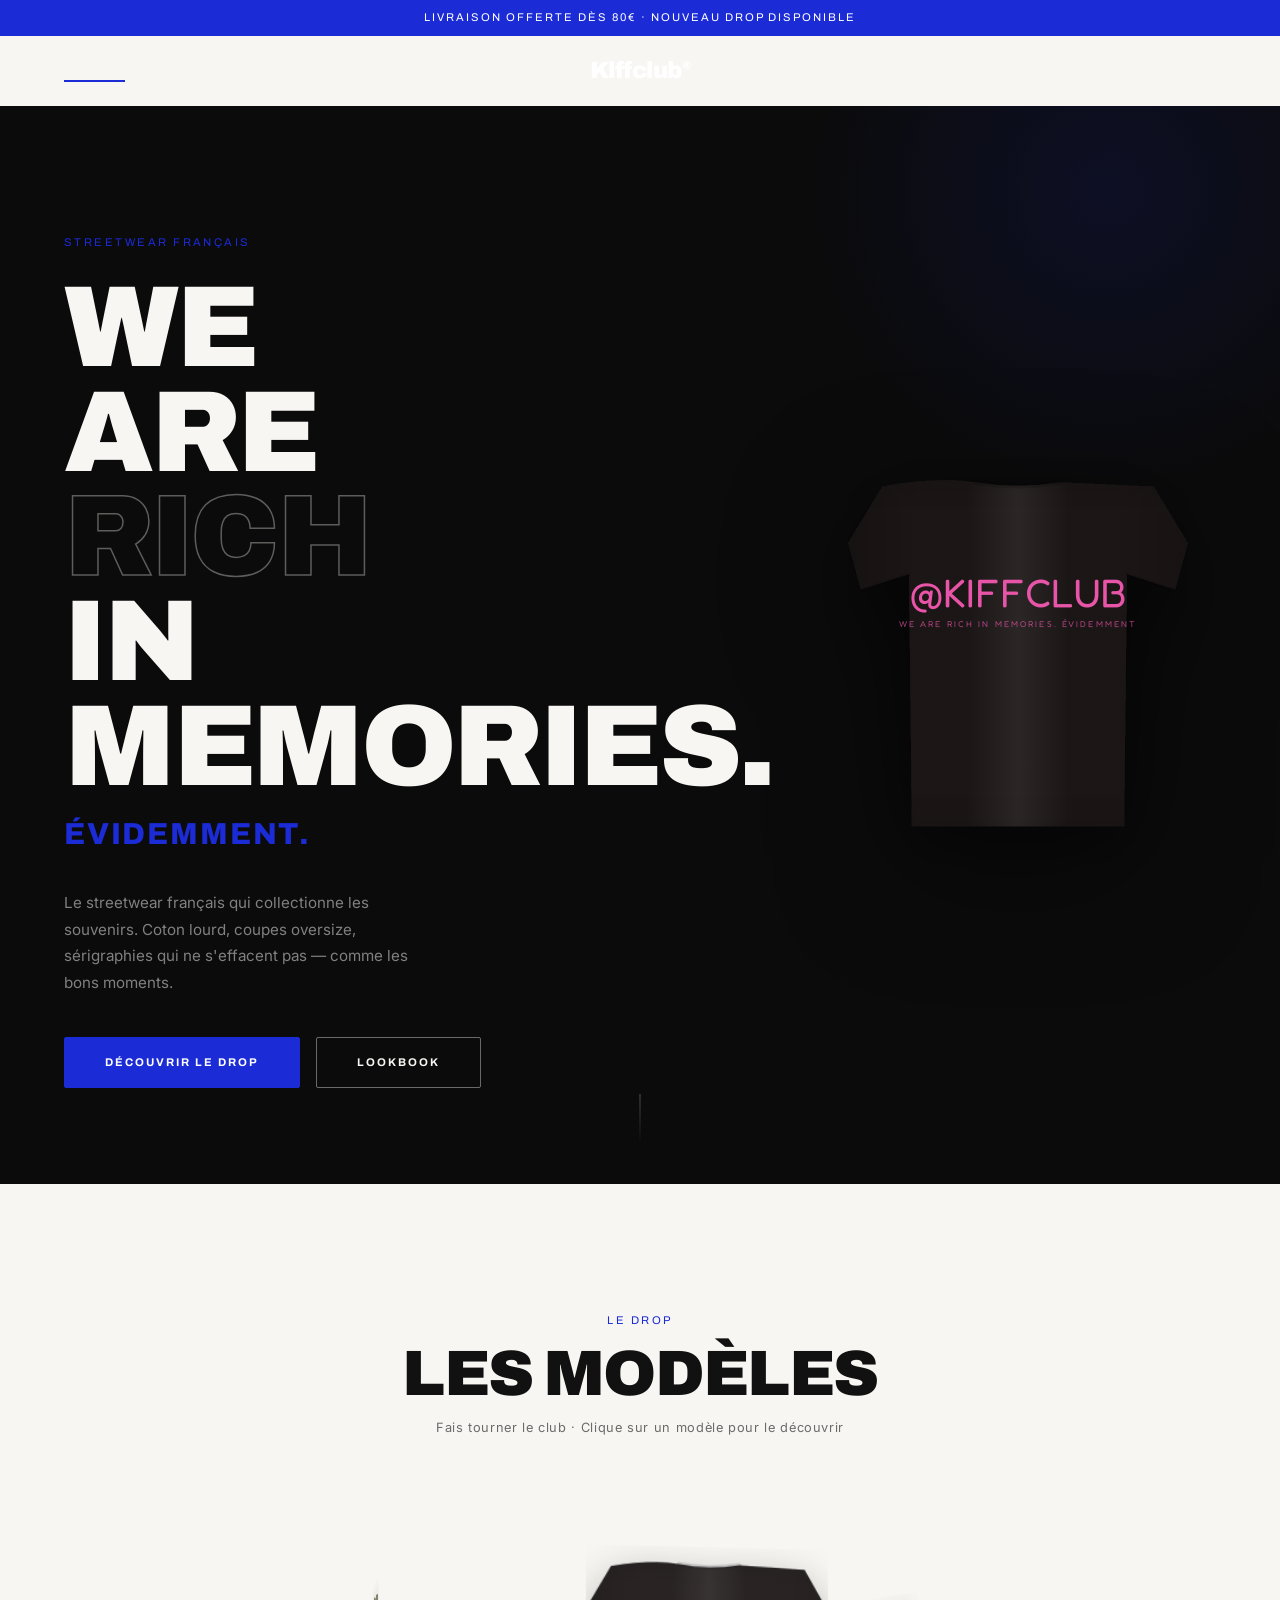
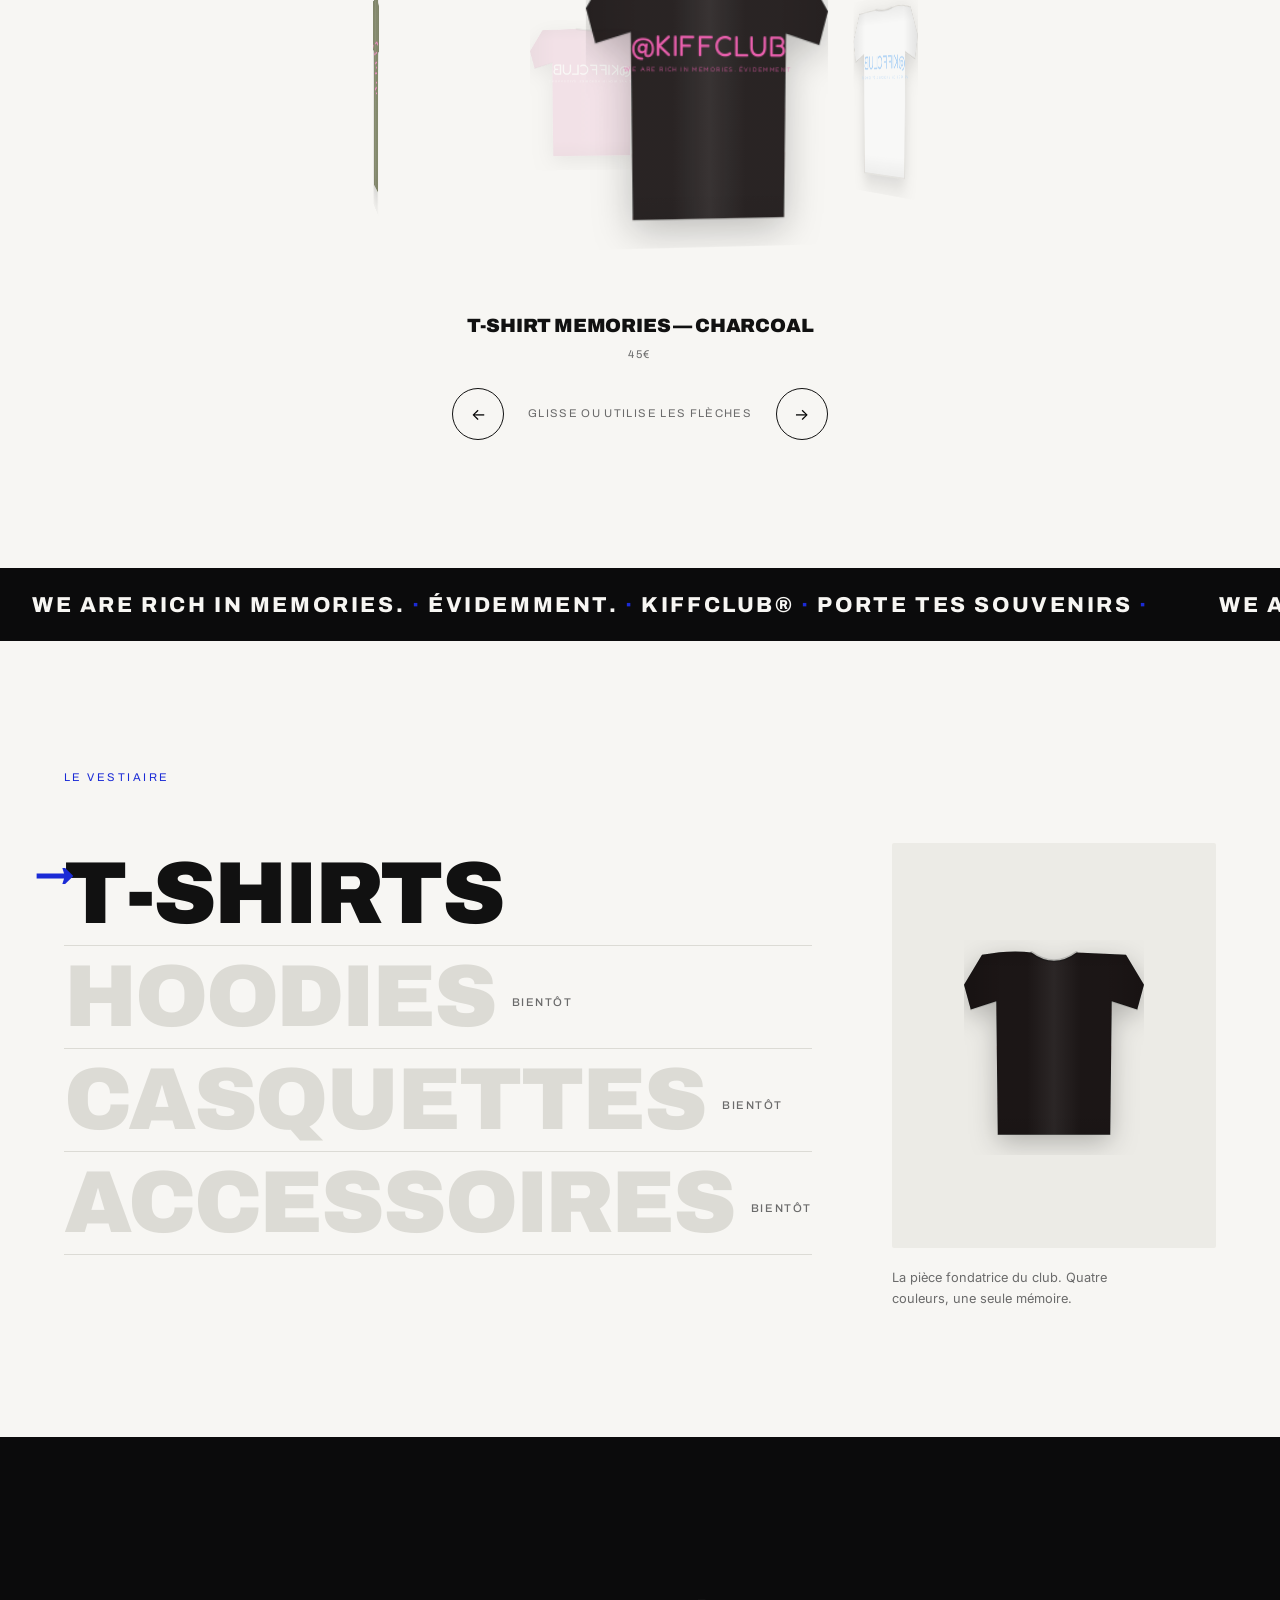
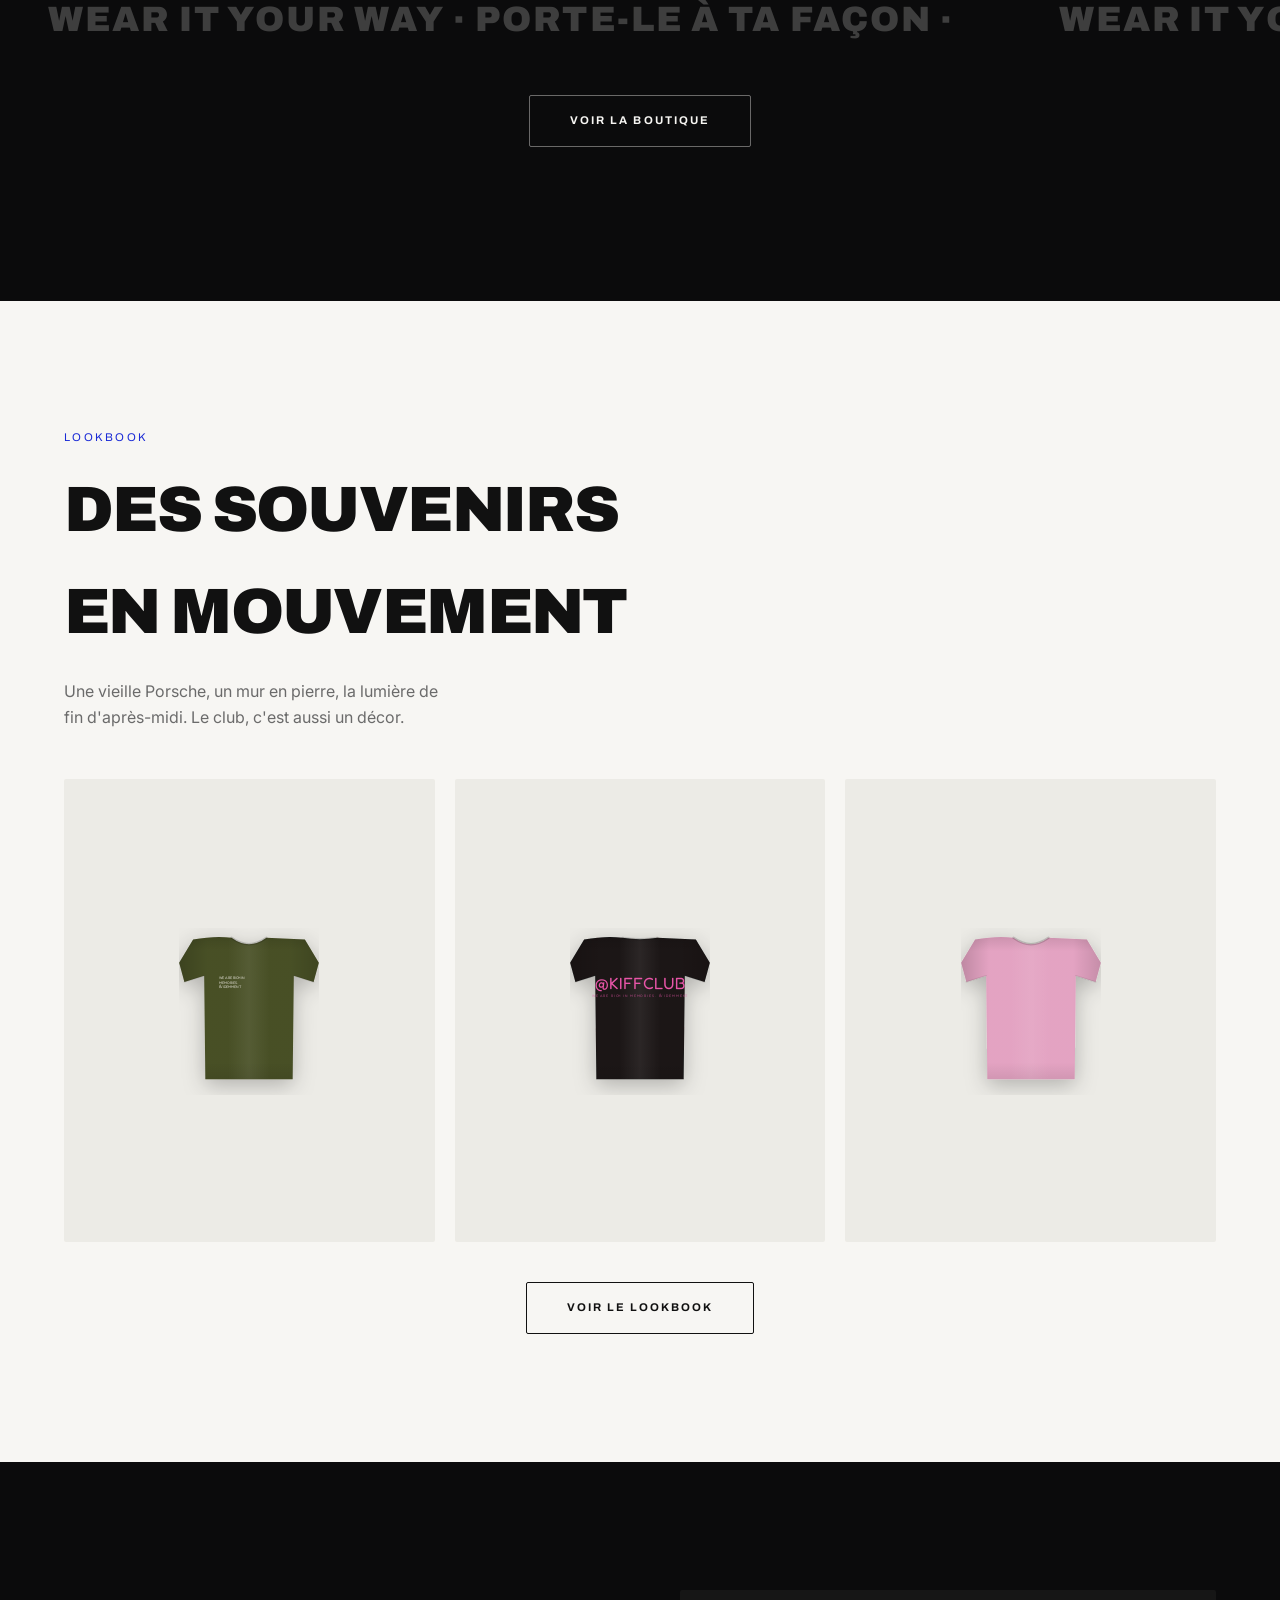
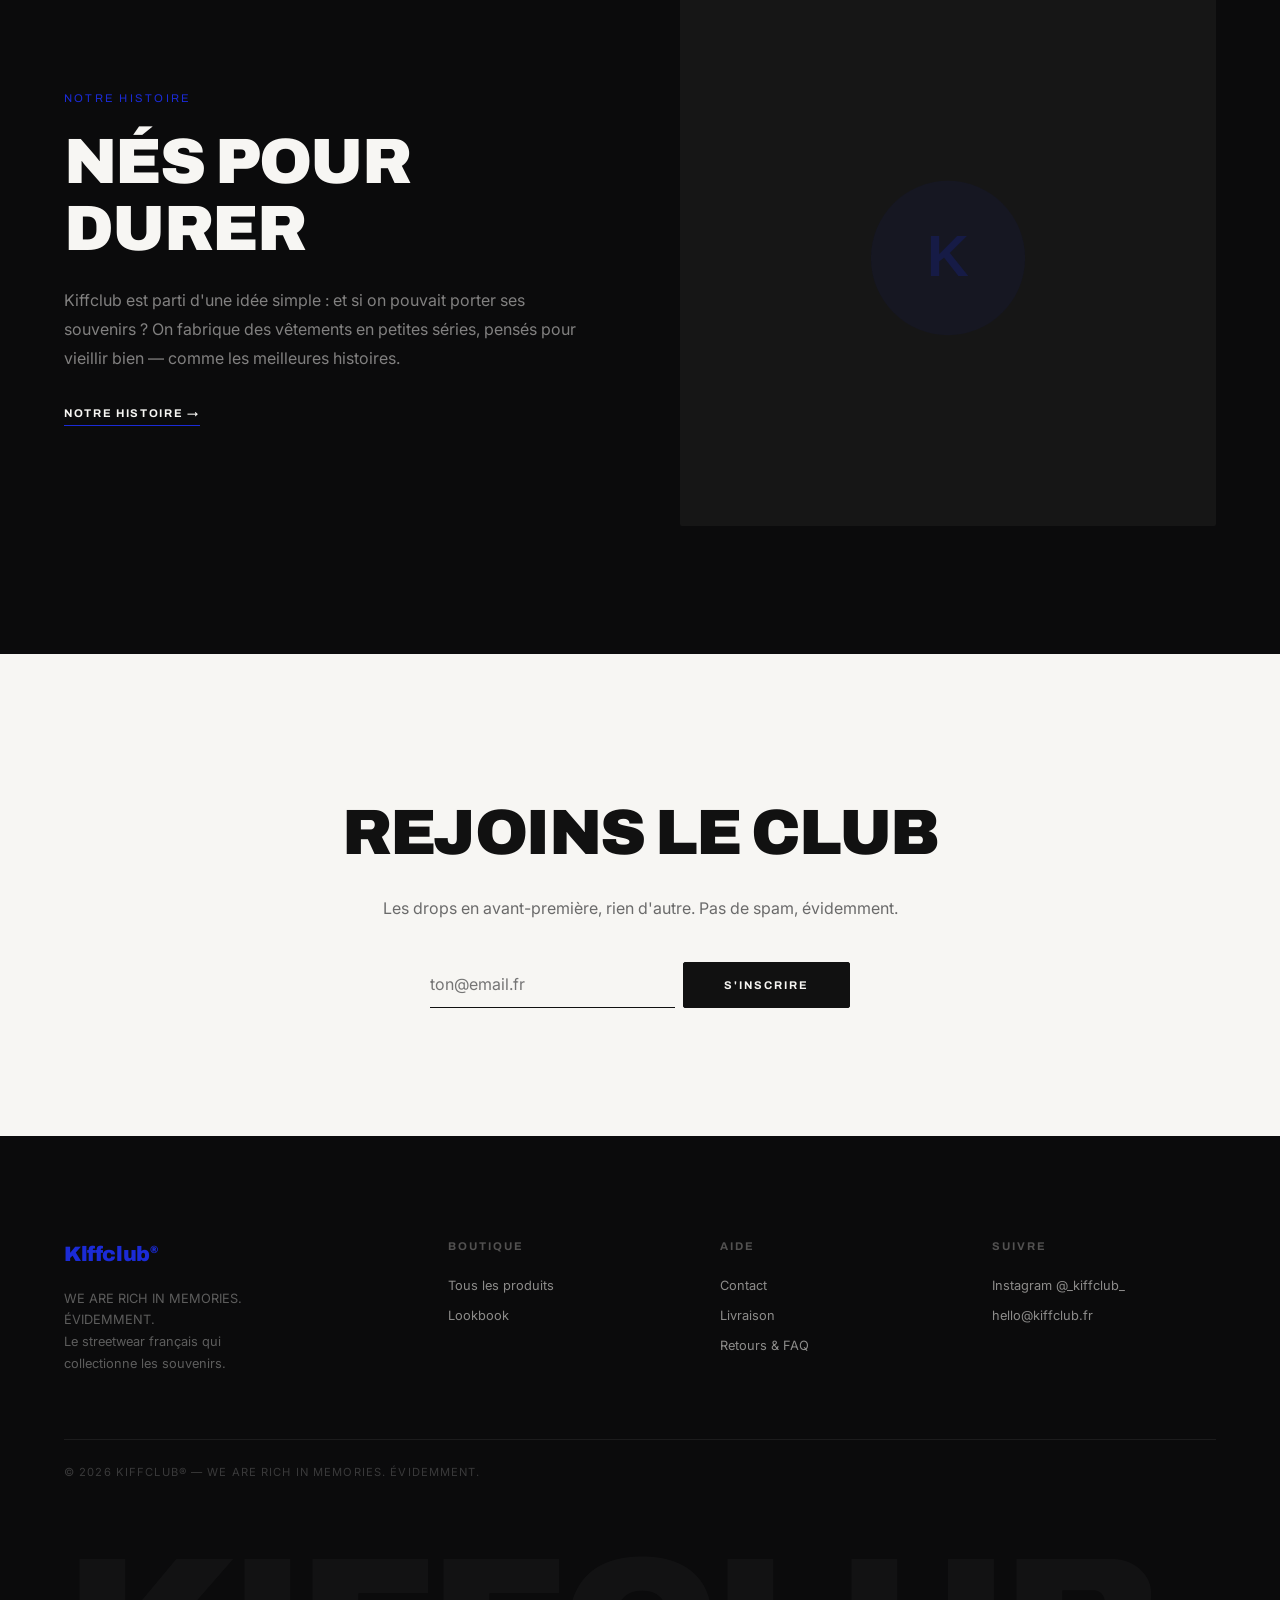
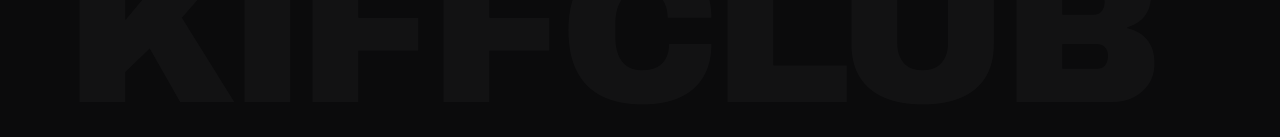
==== commit ed0c69cc: "fix: t-shirts fidèles aux vrais modèles Kiffclub - Forme oversize boxy redessinée d'après les vraies" ====
--- a/index.html
+++ b/index.html
@@ -10,7 +10,7 @@
 <link rel="icon" type="image/svg+xml" href="data:image/svg+xml,<svg xmlns='http://www.w3.org/2000/svg' viewBox='0 0 32 32'><rect width='32' height='32' fill='%231b2bd6'/><text x='50%' y='74%' text-anchor='middle' font-family='Arial Black' font-weight='900' font-size='22' fill='white'>K</text></svg>">
 <link rel="preconnect" href="https://fonts.googleapis.com">
 <link rel="preconnect" href="https://fonts.gstatic.com" crossorigin>
-<link href="https://fonts.googleapis.com/css2?family=Archivo:wght@400;500;700;800;900&family=Inter:wght@400;500&display=swap" rel="stylesheet">
+<link href="https://fonts.googleapis.com/css2?family=Archivo:wght@400;500;700;800;900&family=Inter:wght@400;500&family=Fredoka+One&family=Fredoka:wght@600&display=swap" rel="stylesheet">
 <style>
 :root {
   --bg: #f7f6f3;
@@ -683,7 +683,7 @@
 const products = [
   {
     slug:'charcoal', nom:'T-Shirt Memories — Charcoal', prix:'45€', prixNum:45,
-    couleur:'#2b2b2d', coulImprime:'#e8a6c6', texteImprime:'@KIFFCLUB', imprimePos:'back',
+    couleur:'#1a1818', coulImprime:'#e855a8', texteImprime:'@KIFFCLUB', imprimePos:'back',
     tailles:['S','M','L','XL'],
     images:['/assets/tshirt-charcoal-front.png','/assets/tshirt-charcoal-back.png'],
     description:"L'anthracite, c'est la couleur des souvenirs qu'on garde pour soi. T-shirt oversize en coton lourd 240 g/m². Au dos, @KIFFCLUB sérigraphié en rose poudré.",
@@ -694,7 +694,7 @@
   },
   {
     slug:'blanc', nom:'T-Shirt Memories — Blanc', prix:'45€', prixNum:45,
-    couleur:'#ffffff', coulImprime:'#1b2bd6', texteImprime:'@KIFFCLUB', imprimePos:'back',
+    couleur:'#ffffff', coulImprime:'#7ab8f5', texteImprime:'@KIFFCLUB', imprimePos:'back',
     tailles:['S','M','L','XL'],
     images:['/assets/tshirt-blanc-front.png','/assets/tshirt-blanc-back.png'],
     description:'Blanc lumineux, imprimé dos bleu Kiffclub. Le classique du club. Coton lourd 240 g/m², coupe oversize, tombé impeccable.',
@@ -716,7 +716,7 @@
   },
   {
     slug:'kaki', nom:'T-Shirt Memories — Kaki', prix:'49€', prixNum:49,
-    couleur:'#5c5f3a', coulImprime:'#f7f6f3', texteImprime:'WE ARE RICH IN MEMORIES.', imprimePos:'chest',
+    couleur:'#4a5128', coulImprime:'#e855a8', texteImprime:'WE ARE RICH IN MEMORIES.', imprimePos:'back',
     tailles:['S','M','L','XL'],
     images:['/assets/tshirt-kaki-front.png','/assets/tshirt-kaki-back.png'],
     description:"La pièce manifeste. Vert olive profond, côté cœur : WE ARE RICH IN MEMORIES. ÉVIDEMMENT. Coton 240 g/m², série limitée.",
@@ -741,90 +741,134 @@
   {q:'Où êtes-vous basés ?', a:'En France. Le club est petit mais le cœur est grand.'}
 ];
 
-// ═══════════ SVG T-SHIRT (RÉALISTE) ═══════════
-// Pour remplacer par une vraie photo : changer tshirtSVG(p,view,size) par
-// <img src="${p.images[view==='front'?0:1]}" alt="${p.nom}">
-function tshirtSVG(p, view='front', size=220) {
-  const w = size, s = size / 220;
-  const h = R(275 * s);
-  const uid = p.slug + '_' + view + '_' + size;
-  const isFront = view === 'front';
-  const neckDip = isFront ? R(50*s) : R(30*s);
-  const isWhite = p.couleur === '#ffffff';
-
-  // T-shirt outline path
-  const path = [
-    `M${R(70*s)},${R(24*s)}`,
-    `Q${R(110*s)},${neckDip} ${R(150*s)},${R(24*s)}`,
-    `L${R(204*s)},${R(30*s)}`,
-    `L${R(220*s)},${R(68*s)}`,
-    `L${R(210*s)},${R(102*s)}`,
-    `L${R(184*s)},${R(90*s)}`,
-    `L${R(182*s)},${R(258*s)}`,
-    `Q${R(110*s)},${R(265*s)} ${R(38*s)},${R(258*s)}`,
-    `L${R(36*s)},${R(90*s)}`,
-    `L${R(10*s)},${R(102*s)}`,
-    `L${R(0)},${R(68*s)}`,
-    `L${R(16*s)},${R(30*s)}`,
-    `Q${R(42*s)},${R(18*s)} ${R(70*s)},${R(24*s)}Z`
-  ].join('');
-
-  // Collar seam arc
-  const collar = `M${R(70*s)},${R(24*s)} Q${R(110*s)},${neckDip} ${R(150*s)},${R(24*s)}`;
-
-  // Armhole seam hint (subtle lines)
-  const armL = `M${R(36*s)},${R(90*s)} L${R(10*s)},${R(102*s)}`;
-  const armR = `M${R(184*s)},${R(90*s)} L${R(210*s)},${R(102*s)}`;
-
-  // Print
+// ═══════════ SVG T-SHIRT — FIDÈLE AUX VRAIS MODÈLES ═══════════
+// Pour remplacer par une vraie photo, remplacer l'appel par :
+// <img src="${p.images[view==='front'?0:1]}" alt="${p.nom}" loading="lazy">
+//
+// Forme : oversize boxy (coupe ample, épaules larges, bas droit)
+// Font impressions : Fredoka One (bubbly, identique aux vrais t-shirts Instagram)
+function tshirtSVG(p, view='front', size=240) {
+  // viewBox fixe 240×292 — le SVG scale via width/height
+  const W=240, H=292;
+  const uid = p.slug+view+size;
+  const front = view==='front';
+  const isWhite = p.couleur==='#ffffff';
+  const neckY = front ? 44 : 27;
+
+  // Chemin oversize boxy (d'après les vraies photos Instagram Kiffclub)
+  const path =
+    `M90,22 Q120,${neckY} 150,22 `+   // col arrondi
+    `L216,25 L240,65 L231,98 L197,87 `+ // épaule droite + manche
+    `L195,265 L45,265 `+                 // corps + bas
+    `L43,87 L9,98 L0,65 L24,25 `+       // manche gauche + épaule
+    `Q62,18 90,22Z`;                     // retour col
+
+  // Coutures
+  const collar = `M90,22 Q120,${neckY} 150,22`;
+  const armR   = `M197,87 L231,98`;
+  const armL   = `M43,87 L9,98`;
+
+  // ── IMPRESSIONS (fidèles aux photos Instagram) ──
   let print = '';
-  if (isFront && p.imprimePos === 'chest') {
-    const tx = R(62*s), ty = R(95*s), fs = R(7.5*s);
-    print = `
-      <text x="${tx}" y="${ty}" font-family="Arial Narrow,Arial,sans-serif" font-size="${fs}" font-weight="700" fill="${p.coulImprime}" letter-spacing="${R(0.8*s)}">WE ARE RICH</text>
-      <text x="${tx}" y="${R((ty+fs*1.35))}$" font-family="Arial Narrow,Arial,sans-serif" font-size="${fs}" fill="${p.coulImprime}" letter-spacing="${R(0.8*s)}">IN MEMORIES.</text>
-      <text x="${tx}" y="${R((ty+fs*2.7))}" font-family="Arial Narrow,Arial,sans-serif" font-size="${R(6*s)}" fill="${p.coulImprime}" letter-spacing="${R(1.2*s)}">ÉVIDEMMENT</text>`;
-  } else if (!isFront) {
-    const cx = R(110*s), ty = R(92*s);
-    const fs = Math.max(R(13*s), 8);
-    print = `
-      <text x="${cx}" y="${ty}" text-anchor="middle" font-family="Arial Black,Arial,sans-serif" font-size="${fs}" font-weight="900" fill="${p.coulImprime}" letter-spacing="${R(1.5*s)}">@KIFFCLUB</text>
-      <text x="${cx}" y="${R(ty+fs*1.45)}" text-anchor="middle" font-family="Arial,sans-serif" font-size="${R(5*s)}" fill="${p.coulImprime}" letter-spacing="${R(3*s)}" opacity=".8">KIFFCLUB.FR</text>`;
+
+  if (front) {
+    if (p.slug==='blanc') {
+      // Blanc face : petit "KIFFCLUB" centré poitrine (comme sur la vraie photo)
+      print = `<text x="120" y="105" text-anchor="middle"
+        font-family="'Fredoka One','Fredoka',cursive" font-size="9"
+        fill="${p.coulImprime}" letter-spacing="1.8">KIFFCLUB</text>`;
+    }
+    if (p.slug==='kaki') {
+      // Kaki face : texte manifeste côté cœur gauche (petit)
+      print = `
+        <text x="68" y="93" font-family="'Fredoka One','Fredoka',cursive" font-size="6.2" fill="#f0ede6" opacity=".9">WE ARE RICH IN</text>
+        <text x="68" y="101" font-family="'Fredoka One','Fredoka',cursive" font-size="6.2" fill="#f0ede6" opacity=".9">MEMORIES.</text>
+        <text x="68" y="109" font-family="'Fredoka One','Fredoka',cursive" font-size="6.2" fill="#f0ede6" opacity=".9">ÉVIDEMMENT</text>`;
+    }
+    // Charcoal + Rose : face propre (pas d'imprimé, comme sur les vraies photos)
+  } else {
+    // DOS — impression principale
+    if (p.slug==='kaki') {
+      // Kaki dos : "WE ARE RICH IN MEMORIES. ÉVIDEMMENT" stacked en rose bubbly
+      // (exactement comme sur la photo Instagram du dos kaki)
+      print = `
+        <text x="120" y="96" text-anchor="middle"
+          font-family="'Fredoka One','Fredoka',cursive" font-size="22"
+          fill="${p.coulImprime}">WE ARE RICH IN</text>
+        <text x="120" y="121" text-anchor="middle"
+          font-family="'Fredoka One','Fredoka',cursive" font-size="22"
+          fill="${p.coulImprime}">MEMORIES.</text>
+        <text x="120" y="146" text-anchor="middle"
+          font-family="'Fredoka One','Fredoka',cursive" font-size="22"
+          fill="${p.coulImprime}">ÉVIDEMMENT</text>`;
+    } else {
+      // Charcoal, Blanc, Rose dos : "@KIFFCLUB" bubbly large
+      // (identique aux photos : charcoal→rose, blanc→bleu, rose→blanc)
+      print = `
+        <text x="120" y="110" text-anchor="middle"
+          font-family="'Fredoka One','Fredoka',cursive" font-size="28"
+          fill="${p.coulImprime}">@KIFFCLUB</text>
+        <text x="120" y="124" text-anchor="middle"
+          font-family="'Fredoka One','Fredoka',cursive" font-size="6"
+          fill="${p.coulImprime}" letter-spacing="1.5" opacity=".7">WE ARE RICH IN MEMORIES. ÉVIDEMMENT</text>`;
+    }
   }
 
-  return `<svg viewBox="0 0 ${w} ${h}" xmlns="http://www.w3.org/2000/svg" aria-hidden="true">
+  return `<svg viewBox="0 0 ${W} ${H}" width="${size}" height="${Math.round(size*H/W)}"
+    xmlns="http://www.w3.org/2000/svg" aria-hidden="true">
   <defs>
-    <filter id="sh_${uid}" x="-15%" y="-5%" width="130%" height="130%">
-      <feDropShadow dx="0" dy="${R(8*s)}" stdDeviation="${R(14*s)}" flood-color="#000" flood-opacity="0.22"/>
+    <filter id="sh_${uid}" x="-18%" y="-6%" width="136%" height="136%">
+      <feDropShadow dx="0" dy="10" stdDeviation="18" flood-color="#000" flood-opacity="0.25"/>
     </filter>
     <linearGradient id="sg_${uid}" x1="0" y1="0" x2="1" y2="0">
-      <stop offset="0%" stop-color="rgba(0,0,0,.14)"/>
-      <stop offset="22%" stop-color="rgba(0,0,0,.01)"/>
-      <stop offset="78%" stop-color="rgba(0,0,0,.01)"/>
-      <stop offset="100%" stop-color="rgba(0,0,0,.12)"/>
+      <stop offset="0%"   stop-color="rgba(0,0,0,.18)"/>
+      <stop offset="20%"  stop-color="rgba(0,0,0,.02)"/>
+      <stop offset="80%"  stop-color="rgba(0,0,0,.02)"/>
+      <stop offset="100%" stop-color="rgba(0,0,0,.15)"/>
     </linearGradient>
     <linearGradient id="tg_${uid}" x1="0" y1="0" x2="0" y2="1">
-      <stop offset="0%" stop-color="rgba(0,0,0,.07)"/>
-      <stop offset="12%" stop-color="rgba(0,0,0,0)"/>
-      <stop offset="88%" stop-color="rgba(0,0,0,0)"/>
-      <stop offset="100%" stop-color="rgba(0,0,0,.05)"/>
+      <stop offset="0%"   stop-color="rgba(0,0,0,.1)"/>
+      <stop offset="10%"  stop-color="rgba(0,0,0,0)"/>
+      <stop offset="88%"  stop-color="rgba(0,0,0,0)"/>
+      <stop offset="100%" stop-color="rgba(0,0,0,.08)"/>
+    </linearGradient>
+    <linearGradient id="hl_${uid}" x1="0" y1="0" x2="1" y2="0">
+      <stop offset="35%" stop-color="rgba(255,255,255,0)"/>
+      <stop offset="50%" stop-color="rgba(255,255,255,.07)"/>
+      <stop offset="65%" stop-color="rgba(255,255,255,0)"/>
     </linearGradient>
   </defs>
-  <path d="${path}" fill="${p.couleur}" ${isWhite ? 'stroke="#dcdbd5" stroke-width="1.5"' : ''} filter="url(#sh_${uid})"/>
+  <!-- Corps -->
+  <path d="${path}" fill="${p.couleur}"
+    ${isWhite ? 'stroke="#d5d2cc" stroke-width="1.5"' : ''}
+    filter="url(#sh_${uid})"/>
+  <!-- Ombrage latéral (effet tissu épais) -->
   <path d="${path}" fill="url(#sg_${uid})"/>
+  <!-- Ombrage haut/bas -->
   <path d="${path}" fill="url(#tg_${uid})"/>
-  <path d="${collar}" fill="none" stroke="rgba(0,0,0,${isWhite?.08:.12})" stroke-width="${R(2.5*s)}" stroke-linecap="round"/>
-  <path d="${armL}" fill="none" stroke="rgba(0,0,0,.06)" stroke-width="${R(1.5*s)}" stroke-linecap="round"/>
-  <path d="${armR}" fill="none" stroke="rgba(0,0,0,.06)" stroke-width="${R(1.5*s)}" stroke-linecap="round"/>
+  <!-- Reflet central subtil -->
+  <path d="${path}" fill="url(#hl_${uid})"/>
+  <!-- Col côtelé -->
+  <path d="${collar}" fill="none"
+    stroke="rgba(0,0,0,${isWhite ? .08 : .16})" stroke-width="4" stroke-linecap="round"/>
+  <!-- Coutures emmanchures -->
+  <path d="${armR}" fill="none" stroke="rgba(0,0,0,.09)" stroke-width="2.5" stroke-linecap="round"/>
+  <path d="${armL}" fill="none" stroke="rgba(0,0,0,.09)" stroke-width="2.5" stroke-linecap="round"/>
+  <!-- Impression -->
   ${print}
 </svg>`;
 }
 
-function tshirtCSVG(p, size=180) { // coming soon - greyed
-  const w=size,s=size/220,h=R(275*s);
-  const path=`M${R(70*s)},${R(24*s)} Q${R(110*s)},${R(50*s)} ${R(150*s)},${R(24*s)} L${R(204*s)},${R(30*s)} L${R(220*s)},${R(68*s)} L${R(210*s)},${R(102*s)} L${R(184*s)},${R(90*s)} L${R(182*s)},${R(258*s)} Q${R(110*s)},${R(265*s)} ${R(38*s)},${R(258*s)} L${R(36*s)},${R(90*s)} L${R(10*s)},${R(102*s)} L${R(0)},${R(68*s)} L${R(16*s)},${R(30*s)} Q${R(42*s)},${R(18*s)} ${R(70*s)},${R(24*s)}Z`;
-  return `<svg viewBox="0 0 ${w} ${h}" xmlns="http://www.w3.org/2000/svg" aria-hidden="true"><path d="${path}" fill="${p.couleur}" stroke="#dcdbd5" stroke-width="1.5" opacity=".45"/></svg>`;
-}
+
+function tshirtCSVG(p, size=180) { // coming soon - greyed, même forme boxy
+  const W=240,H=292,uid='cs'+p.slug+size;
+  const path=`M90,22 Q120,44 150,22 L216,25 L240,65 L231,98 L197,87 L195,265 L45,265 L43,87 L9,98 L0,65 L24,25 Q62,18 90,22Z`;
+  return `<svg viewBox="0 0 ${W} ${H}" width="${size}" height="${Math.round(size*H/W)}" xmlns="http://www.w3.org/2000/svg" aria-hidden="true">
+    <defs><filter id="shcs_${uid}"><feDropShadow dx="0" dy="8" stdDeviation="14" flood-color="#000" flood-opacity="0.12"/></filter></defs>
+    <path d="${path}" fill="${p.couleur}" stroke="#dcdbd5" stroke-width="1.5" opacity=".45" filter="url(#shcs_${uid})"/>
+  </svg>`;
+}
+
 
 // ═══════════ CART ═══════════
 let cart = [];
@@ -1055,7 +1099,7 @@
       style="width:${cellW}px;height:${cellH}px;left:${-cellW/2}px;top:${-cellH/2}px;position:absolute"
       aria-label="${p.nom}, ${p.prix}" role="listitem" tabindex="${i===0?0:-1}"
       onkeydown="cellKey(event,this)">
-      ${tshirtSVG(p,'front',cellW-10)}
+      ${tshirtSVG(p,'back',cellW-10)}
     </button>`).join('');
 
   function updateCells(){
@@ -1156,7 +1200,7 @@
 function initHero(){
   // Show featured product (kaki, the "pièce manifeste") in hero
   const el=document.getElementById('hero-tshirt');
-  if(el)el.innerHTML=tshirtSVG(products[3],'front',300);
+  if(el)el.innerHTML=tshirtSVG(products[0],'back',300); // charcoal dos — @KIFFCLUB rose, très impactful
   // animate hero elements in
   setTimeout(()=>{
     document.querySelectorAll('.hero-label,.hero-title,.hero-evid,.hero-text,.hero-actions').forEach((el,i)=>{
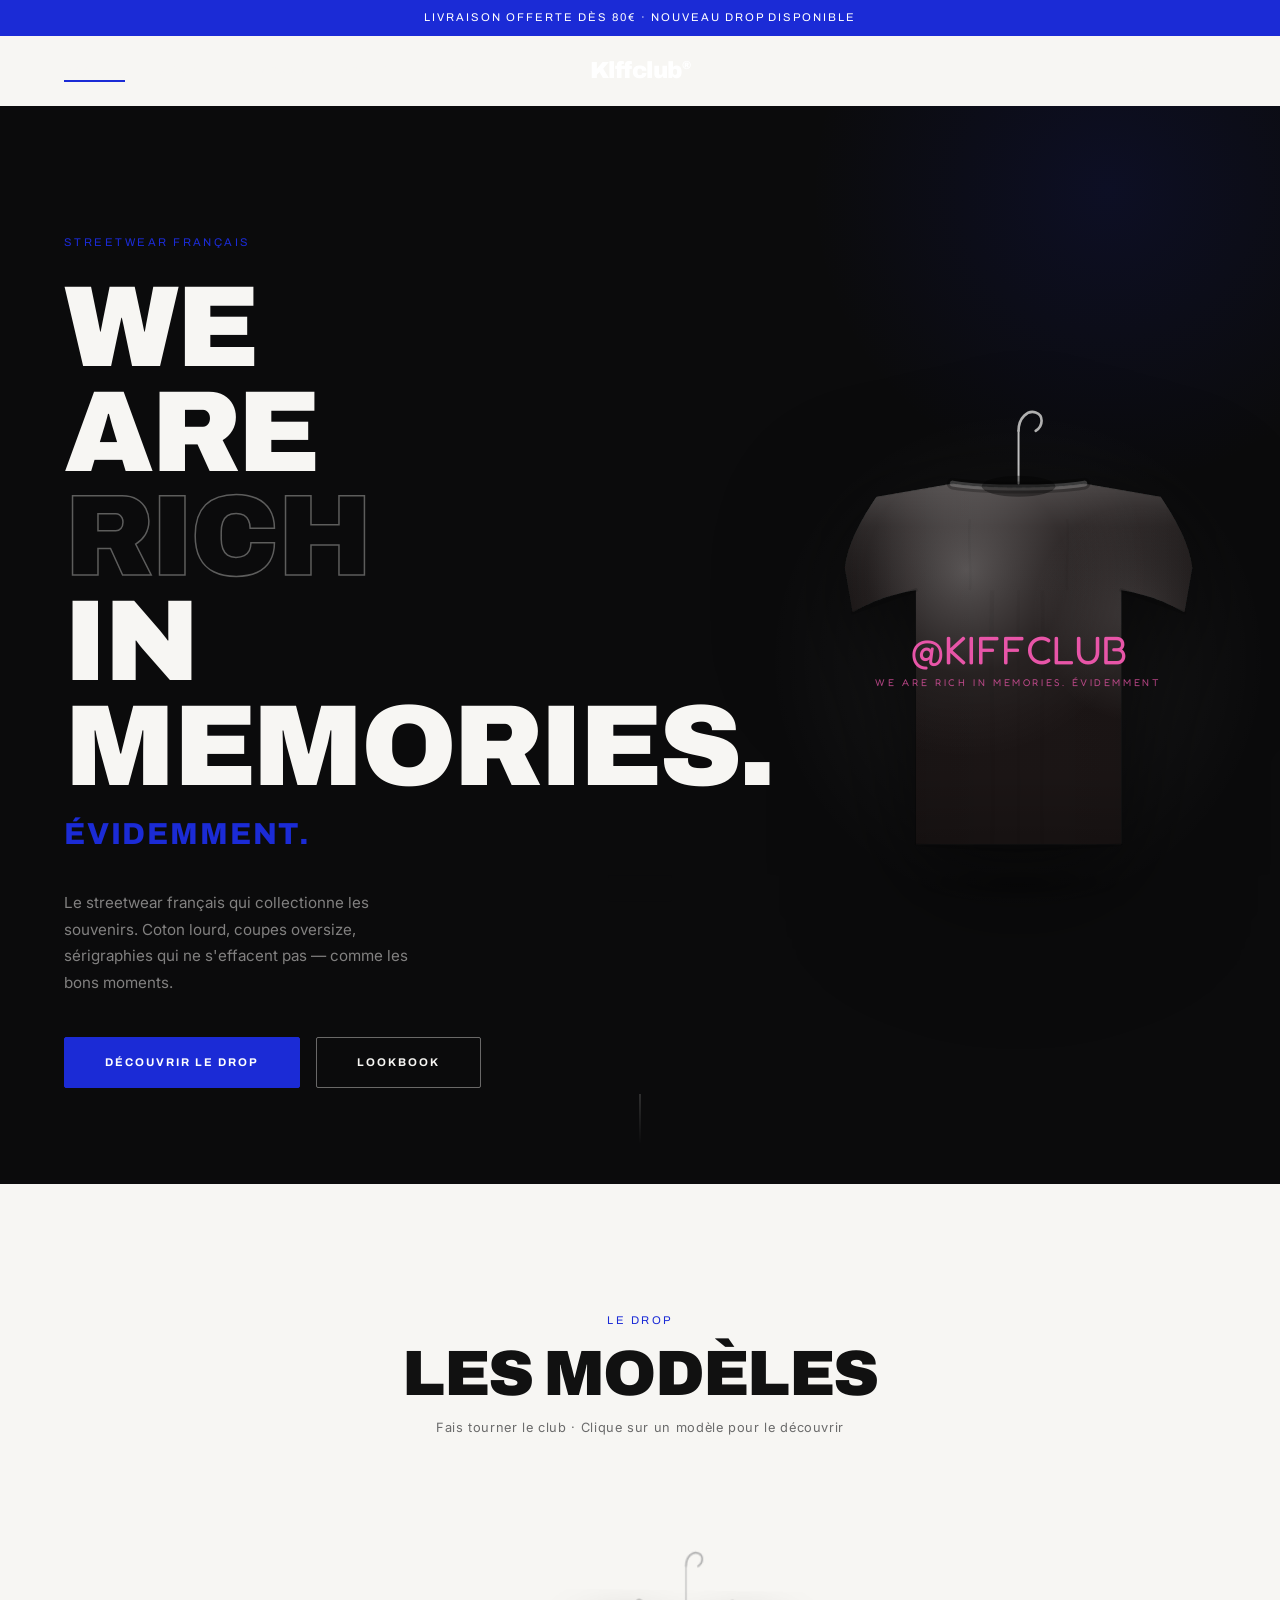
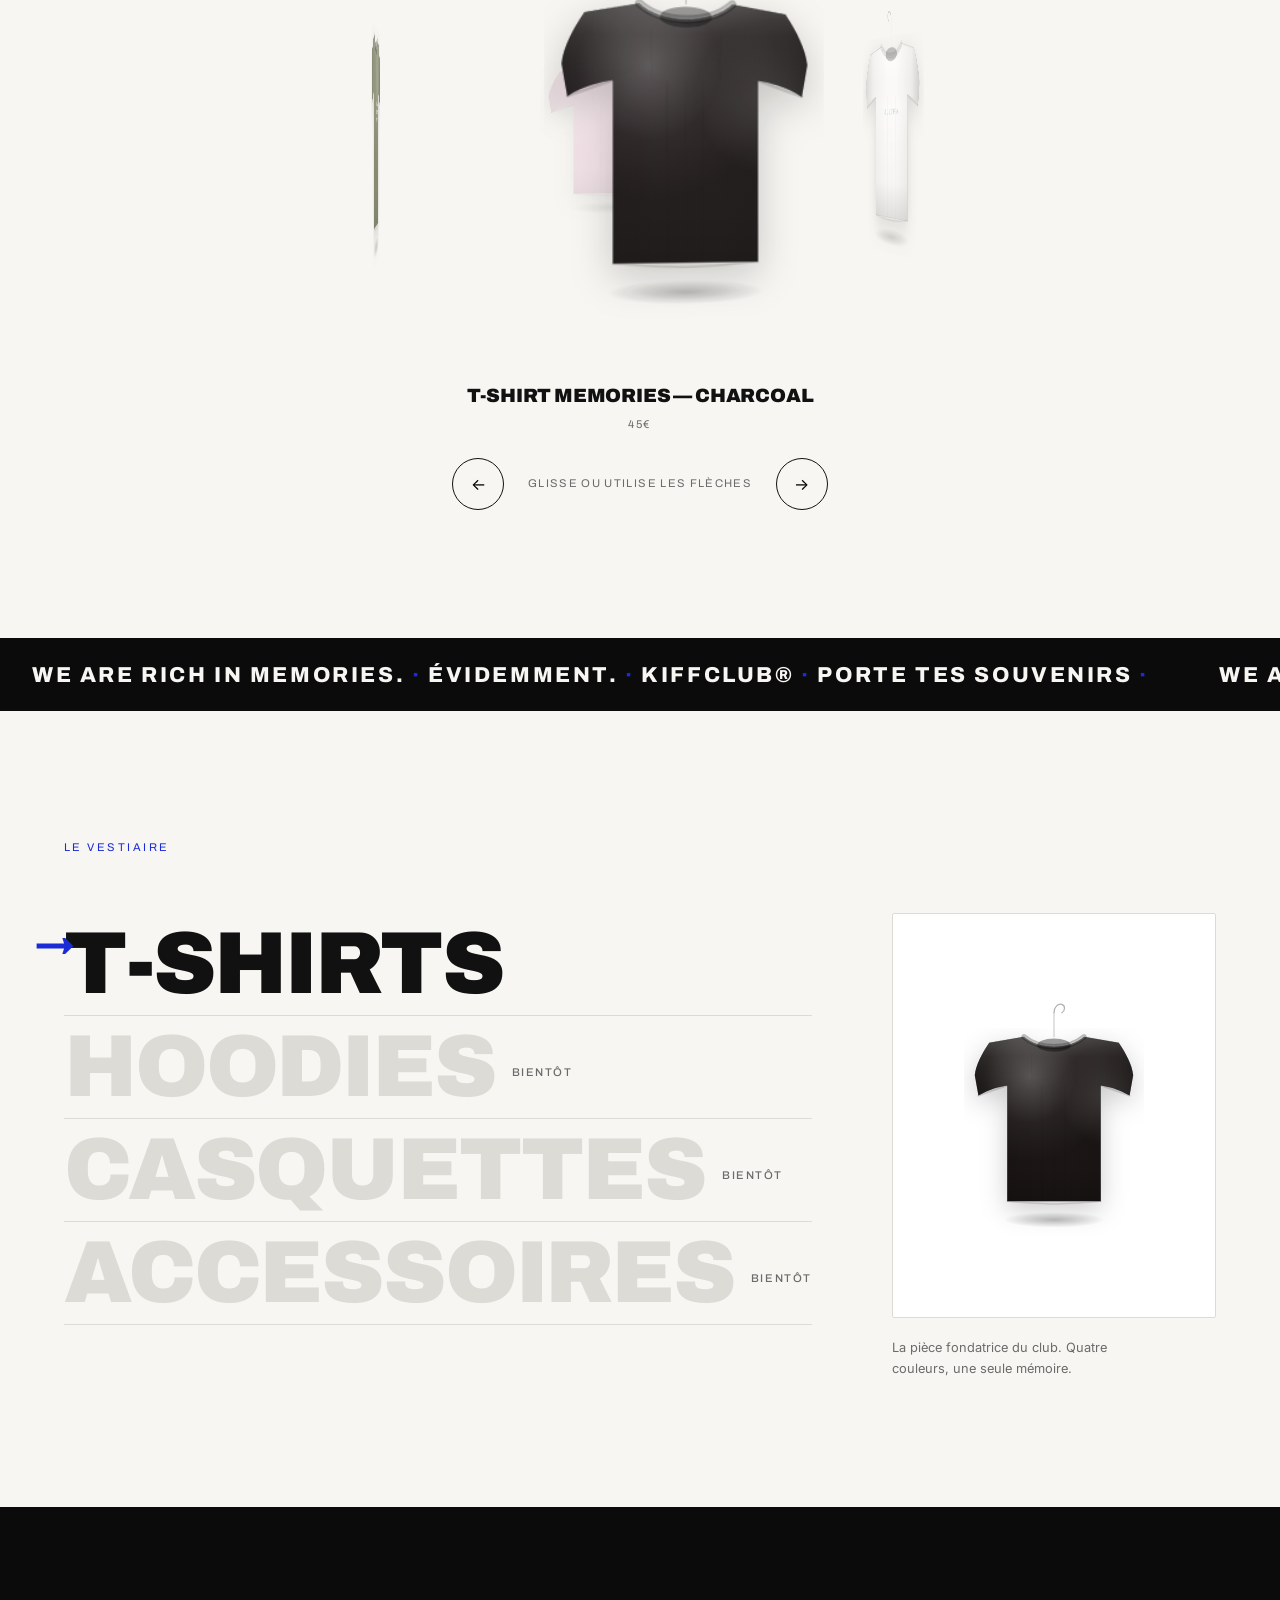
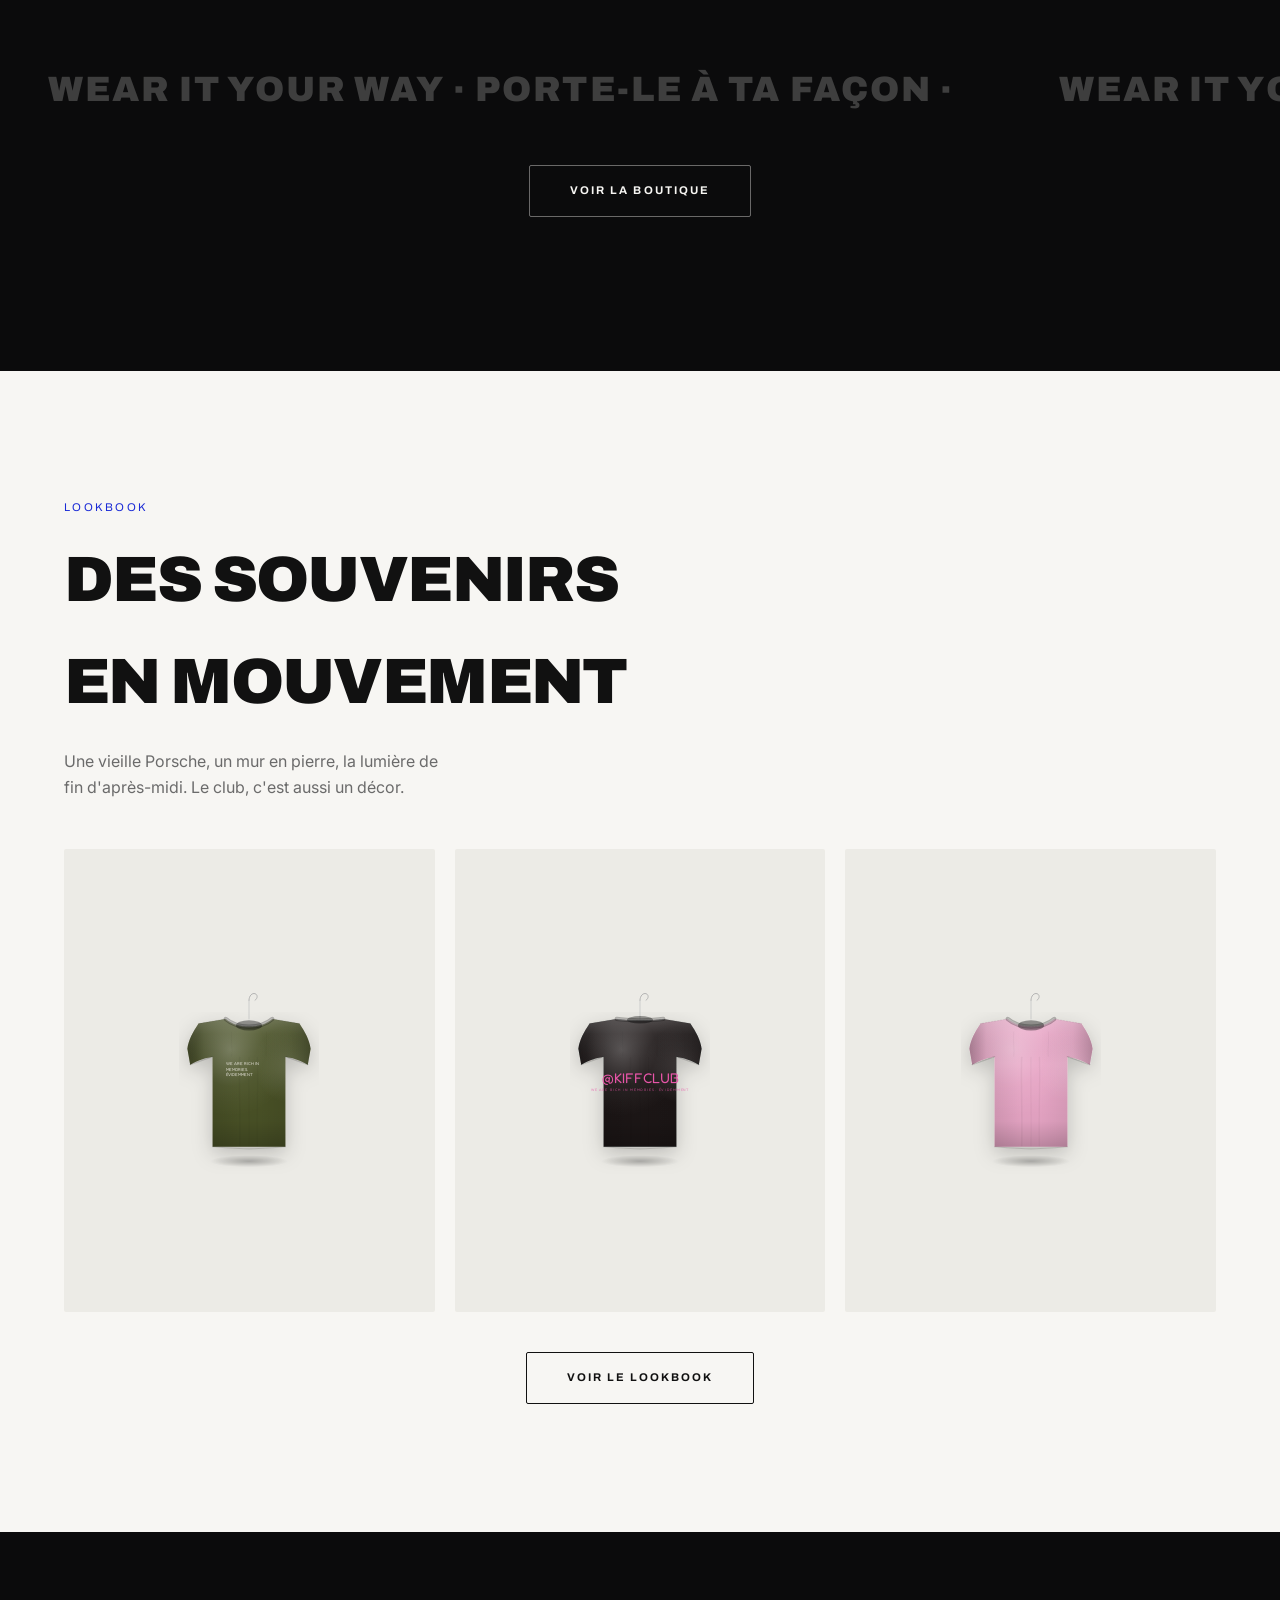
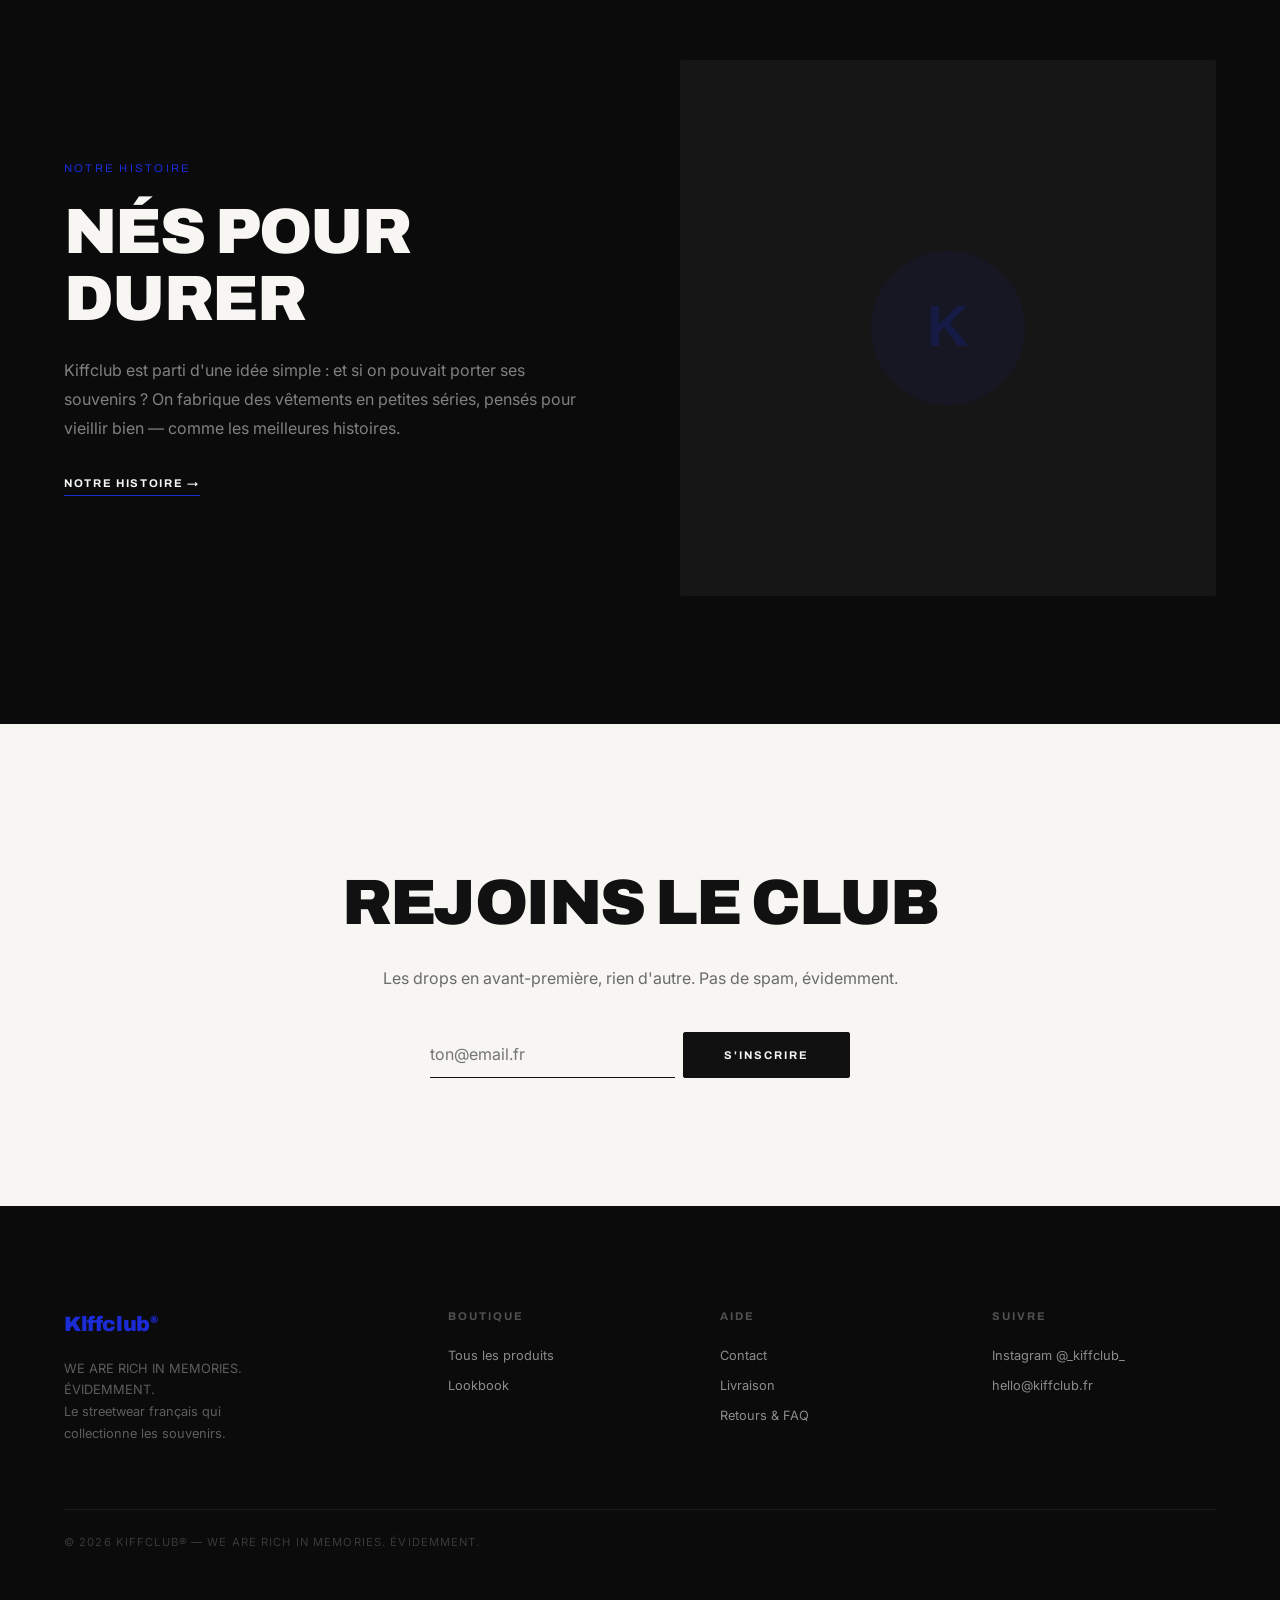
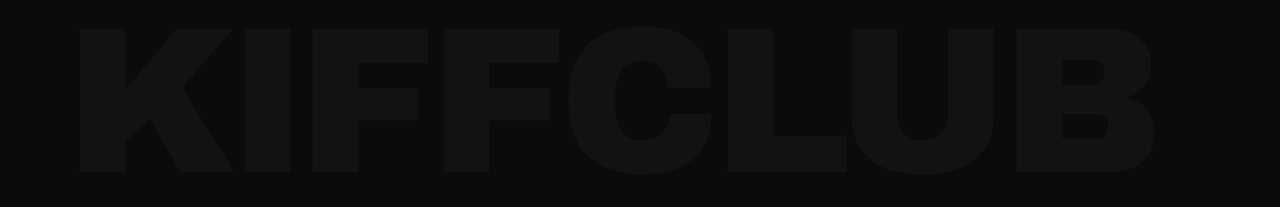
==== commit ef6786c9: "Refonte complète des T-shirts SVG 3D réalistes avec cintre - tshirtSVG: forme oversize boxy aux cour" ====
--- a/index.html
+++ b/index.html
@@ -111,8 +111,8 @@
 .hero-evid{font-family:var(--font-display);font-size:clamp(1.1rem,2.5vw,1.9rem);font-weight:800;letter-spacing:.06em;color:var(--brand-blue);margin-top:.6rem}
 .hero-text{margin-top:2rem;max-width:36ch;color:rgba(247,246,243,.5);line-height:1.75;font-size:.95rem}
 .hero-actions{display:flex;gap:1rem;margin-top:2.5rem;flex-wrap:wrap}
-.hero-visual{display:flex;align-items:center;justify-content:center;position:relative}
-.hero-tshirt-wrap{position:relative;width:100%;max-width:340px;margin:0 auto}
+.hero-visual{display:flex;align-items:center;justify-content:center;position:relative}.hero-visual::before{content:"";position:absolute;width:520px;height:520px;background:radial-gradient(ellipse,rgba(255,255,255,.07) 0%,transparent 68%);border-radius:50%;pointer-events:none;z-index:0}.hero-tshirt-wrap{position:relative;z-index:1}
+.hero-tshirt-wrap{width:100%;max-width:420px;margin:0 auto}
 .hero-tshirt-wrap svg{width:100%;height:auto;filter:drop-shadow(0 30px 60px rgba(0,0,0,.5));animation:floatHero 6s ease-in-out infinite}
 @keyframes floatHero{0%,100%{transform:translateY(0)}50%{transform:translateY(-12px)}}
 @media(prefers-reduced-motion:reduce){.hero-tshirt-wrap svg{animation:none}}
@@ -139,7 +139,7 @@
 .eyebrow{font-family:var(--font-display);font-size:var(--fs-label);letter-spacing:.22em;text-transform:uppercase;color:var(--brand-blue);display:block;margin-bottom:.75rem}
 .section-head h2{font-family:var(--font-display);font-size:var(--fs-h1);font-weight:900;text-transform:uppercase;letter-spacing:-.025em;line-height:1}
 .section-head p{color:var(--ink-soft);margin-top:.75rem;font-size:var(--fs-small);letter-spacing:.05em}
-.carousel-stage{perspective:1400px;perspective-origin:50% 50%;height:380px;display:flex;align-items:center;justify-content:center;overflow:visible;position:relative;contain:layout}
+.carousel-stage{perspective:1400px;perspective-origin:50% 50%;height:450px;display:flex;align-items:center;justify-content:center;overflow:visible;position:relative;contain:layout}
 .ring{position:relative;width:0;height:0;transform-style:preserve-3d;will-change:transform}
 .cell{position:absolute;transform-style:preserve-3d;display:flex;align-items:center;justify-content:center;cursor:pointer;border:none;background:none;padding:0;will-change:transform,opacity;transition:opacity .08s linear}
 .cell-inner{pointer-events:none;display:flex;flex-direction:column;align-items:center}
@@ -152,7 +152,7 @@
 .carr-btn:hover{background:var(--ink);color:var(--ink-invert)}
 .carr-hint{font-family:var(--font-display);font-size:var(--fs-label);letter-spacing:.12em;color:var(--ink-soft);text-transform:uppercase}
 @media(max-width:767px){
-  .carousel-stage{height:280px}
+  .carousel-stage{height:330px}
 }
 
 /* ── MARQUEE ── */
@@ -172,7 +172,7 @@
 .cat-item.active,.cat-item:not(.soon):hover{color:var(--ink)}
 .cat-item.active::before{content:'→';position:absolute;left:-1.8rem;color:var(--brand-blue);font-size:.45em;top:.55rem}
 .cat-soon{font-family:var(--font-display);font-size:var(--fs-label);letter-spacing:.14em;color:var(--ink-soft);margin-left:1rem;vertical-align:middle;font-weight:500}
-.cat-visual-box{position:sticky;top:6rem;aspect-ratio:4/5;background:var(--bg-mute);border-radius:var(--radius);display:flex;align-items:center;justify-content:center;overflow:hidden;transition:opacity .3s}
+.cat-visual-box{position:sticky;top:6rem;aspect-ratio:4/5;background:var(--bg-pure);border-radius:var(--radius);display:flex;align-items:center;justify-content:center;overflow:hidden;transition:opacity .3s;border:1px solid var(--line)}
 .cat-visual-box svg{transition:transform .3s}
 .cat-sub{margin-top:1.25rem;font-size:var(--fs-small);color:var(--ink-soft);max-width:30ch;line-height:1.6}
 @media(max-width:768px){
@@ -250,7 +250,7 @@
 
 /* product card */
 .pcard{cursor:pointer}
-.pcard-img{aspect-ratio:4/5;background:var(--bg-mute);border-radius:var(--radius);overflow:hidden;display:flex;align-items:center;justify-content:center;transition:box-shadow .3s}
+.pcard-img{aspect-ratio:4/5;background:var(--bg-pure);border-radius:var(--radius);overflow:hidden;display:flex;align-items:center;justify-content:center;transition:box-shadow .3s;border:1px solid var(--line)}
 .pcard:hover .pcard-img{box-shadow:0 20px 50px rgba(0,0,0,.1)}
 .pcard-img-inner{transition:transform .4s cubic-bezier(.16,1,.3,1);display:flex;align-items:center;justify-content:center;width:100%;height:100%}
 .pcard:hover .pcard-img-inner{transform:scale(1.04)}
@@ -264,7 +264,7 @@
 /* ── PRODUCT PAGE ── */
 #product-view{padding:var(--section-v) var(--pad)}
 .prod-layout{display:grid;grid-template-columns:1fr 1fr;gap:5rem;align-items:start}
-.prod-main-img{aspect-ratio:4/5;background:var(--bg-mute);border-radius:var(--radius);display:flex;align-items:center;justify-content:center;overflow:hidden}
+.prod-main-img{aspect-ratio:4/5;background:var(--bg-pure);border-radius:var(--radius);display:flex;align-items:center;justify-content:center;overflow:hidden;border:1px solid var(--line)}
 .prod-main-img svg,.prod-main-img img{width:72%;height:auto}
 .prod-thumbs{display:flex;gap:.6rem;margin-top:.75rem}
 .thumb{width:68px;height:84px;background:var(--bg-mute);border-radius:var(--radius);display:flex;align-items:center;justify-content:center;cursor:pointer;border:1.5px solid transparent;transition:border-color .2s}
@@ -741,133 +741,128 @@
   {q:'Où êtes-vous basés ?', a:'En France. Le club est petit mais le cœur est grand.'}
 ];
 
-// ═══════════ SVG T-SHIRT — FIDÈLE AUX VRAIS MODÈLES ═══════════
-// Pour remplacer par une vraie photo, remplacer l'appel par :
-// <img src="${p.images[view==='front'?0:1]}" alt="${p.nom}" loading="lazy">
-//
-// Forme : oversize boxy (coupe ample, épaules larges, bas droit)
-// Font impressions : Fredoka One (bubbly, identique aux vrais t-shirts Instagram)
+// ═══════════ SVG T-SHIRT 3D RÉALISTE ═══════════
+// Forme oversize boxy, courbes cubiques de Bézier, ombre portée, cintre, plis de tissu,
+// 5 calques de lumière/ombre, col côtelé détaillé — style photoproduct sur fond neutre
 function tshirtSVG(p, view='front', size=240) {
-  // viewBox fixe 240×292 — le SVG scale via width/height
-  const W=240, H=292;
-  const uid = p.slug+view+size;
-  const front = view==='front';
-  const isWhite = p.couleur==='#ffffff';
-  const neckY = front ? 44 : 27;
-
-  // Chemin oversize boxy (d'après les vraies photos Instagram Kiffclub)
-  const path =
-    `M90,22 Q120,${neckY} 150,22 `+   // col arrondi
-    `L216,25 L240,65 L231,98 L197,87 `+ // épaule droite + manche
-    `L195,265 L45,265 `+                 // corps + bas
-    `L43,87 L9,98 L0,65 L24,25 `+       // manche gauche + épaule
-    `Q62,18 90,22Z`;                     // retour col
-
-  // Coutures
-  const collar = `M90,22 Q120,${neckY} 150,22`;
-  const armR   = `M197,87 L231,98`;
-  const armL   = `M43,87 L9,98`;
-
-  // ── IMPRESSIONS (fidèles aux photos Instagram) ──
-  let print = '';
-
-  if (front) {
-    if (p.slug==='blanc') {
-      // Blanc face : petit "KIFFCLUB" centré poitrine (comme sur la vraie photo)
-      print = `<text x="120" y="105" text-anchor="middle"
-        font-family="'Fredoka One','Fredoka',cursive" font-size="9"
-        fill="${p.coulImprime}" letter-spacing="1.8">KIFFCLUB</text>`;
+  const W=300, H=400;
+  const u=`t${p.slug}${view[0]}${size|0}`;
+  const fr=view==='front';
+  const isWh=p.couleur==='#ffffff';
+  const nk=fr?90:72; // encolure : devant plonge à 90, dos reste haut à 72
+
+  // ── FORME : oversize boxy crewneck ──
+  // Courbes cubiques de Bézier pour des bords organiques (tissu épais qui drape naturellement)
+  const sh=
+    `M100,68 C125,${nk} 175,${nk} 200,68 `+   // encolure
+    `L258,78 C270,96 280,114 282,132 `+          // épaule droite → bord extérieur manche
+    `L276,166 C258,155 240,151 228,149 `+         // bout manche droite → emmanchure
+    `L228,342 L72,342 `+                          // corps droit + ourlet bas
+    `L72,149 C60,151 42,155 24,166 `+            // emmanchure gauche → bout manche gauche
+    `L18,132 C20,114 30,96 42,78 Z`;             // bord extérieur manche gauche → épaule
+
+  const nkP=`M100,68 C125,${nk} 175,${nk} 200,68`;
+
+  // ── IMPRESSIONS (fidèles aux vraies photos) ──
+  let print='';
+  if(fr){
+    if(p.slug==='blanc'){
+      print=`<text x="150" y="178" text-anchor="middle" font-family="'Fredoka One',cursive" font-size="12" fill="${p.coulImprime}" letter-spacing="2">KIFFCLUB</text>`;
     }
-    if (p.slug==='kaki') {
-      // Kaki face : texte manifeste côté cœur gauche (petit)
-      print = `
-        <text x="68" y="93" font-family="'Fredoka One','Fredoka',cursive" font-size="6.2" fill="#f0ede6" opacity=".9">WE ARE RICH IN</text>
-        <text x="68" y="101" font-family="'Fredoka One','Fredoka',cursive" font-size="6.2" fill="#f0ede6" opacity=".9">MEMORIES.</text>
-        <text x="68" y="109" font-family="'Fredoka One','Fredoka',cursive" font-size="6.2" fill="#f0ede6" opacity=".9">ÉVIDEMMENT</text>`;
+    if(p.slug==='kaki'){
+      print=`
+        <text x="100" y="167" font-family="'Fredoka One',cursive" font-size="9" fill="#f0ede6" opacity=".88">WE ARE RICH IN</text>
+        <text x="100" y="179" font-family="'Fredoka One',cursive" font-size="9" fill="#f0ede6" opacity=".88">MEMORIES.</text>
+        <text x="100" y="191" font-family="'Fredoka One',cursive" font-size="9" fill="#f0ede6" opacity=".88">ÉVIDEMMENT</text>`;
     }
-    // Charcoal + Rose : face propre (pas d'imprimé, comme sur les vraies photos)
   } else {
-    // DOS — impression principale
-    if (p.slug==='kaki') {
-      // Kaki dos : "WE ARE RICH IN MEMORIES. ÉVIDEMMENT" stacked en rose bubbly
-      // (exactement comme sur la photo Instagram du dos kaki)
-      print = `
-        <text x="120" y="96" text-anchor="middle"
-          font-family="'Fredoka One','Fredoka',cursive" font-size="22"
-          fill="${p.coulImprime}">WE ARE RICH IN</text>
-        <text x="120" y="121" text-anchor="middle"
-          font-family="'Fredoka One','Fredoka',cursive" font-size="22"
-          fill="${p.coulImprime}">MEMORIES.</text>
-        <text x="120" y="146" text-anchor="middle"
-          font-family="'Fredoka One','Fredoka',cursive" font-size="22"
-          fill="${p.coulImprime}">ÉVIDEMMENT</text>`;
+    if(p.slug==='kaki'){
+      print=`
+        <text x="150" y="188" text-anchor="middle" font-family="'Fredoka One',cursive" font-size="24" fill="${p.coulImprime}">WE ARE RICH IN</text>
+        <text x="150" y="216" text-anchor="middle" font-family="'Fredoka One',cursive" font-size="24" fill="${p.coulImprime}">MEMORIES.</text>
+        <text x="150" y="244" text-anchor="middle" font-family="'Fredoka One',cursive" font-size="24" fill="${p.coulImprime}">ÉVIDEMMENT</text>`;
     } else {
-      // Charcoal, Blanc, Rose dos : "@KIFFCLUB" bubbly large
-      // (identique aux photos : charcoal→rose, blanc→bleu, rose→blanc)
-      print = `
-        <text x="120" y="110" text-anchor="middle"
-          font-family="'Fredoka One','Fredoka',cursive" font-size="28"
-          fill="${p.coulImprime}">@KIFFCLUB</text>
-        <text x="120" y="124" text-anchor="middle"
-          font-family="'Fredoka One','Fredoka',cursive" font-size="6"
-          fill="${p.coulImprime}" letter-spacing="1.5" opacity=".7">WE ARE RICH IN MEMORIES. ÉVIDEMMENT</text>`;
+      print=`
+        <text x="150" y="205" text-anchor="middle" font-family="'Fredoka One',cursive" font-size="30" fill="${p.coulImprime}">@KIFFCLUB</text>
+        <text x="150" y="222" text-anchor="middle" font-family="'Fredoka One',cursive" font-size="7.5" fill="${p.coulImprime}" letter-spacing="2" opacity=".75">WE ARE RICH IN MEMORIES. ÉVIDEMMENT</text>`;
     }
   }
 
   return `<svg viewBox="0 0 ${W} ${H}" width="${size}" height="${Math.round(size*H/W)}"
     xmlns="http://www.w3.org/2000/svg" aria-hidden="true">
   <defs>
-    <filter id="sh_${uid}" x="-18%" y="-6%" width="136%" height="136%">
-      <feDropShadow dx="0" dy="10" stdDeviation="18" flood-color="#000" flood-opacity="0.25"/>
+    <filter id="sh_${u}" x="-25%" y="-5%" width="150%" height="130%">
+      <feDropShadow dx="0" dy="14" stdDeviation="22" flood-color="#000" flood-opacity=".20"/>
     </filter>
-    <linearGradient id="sg_${uid}" x1="0" y1="0" x2="1" y2="0">
-      <stop offset="0%"   stop-color="rgba(0,0,0,.18)"/>
-      <stop offset="20%"  stop-color="rgba(0,0,0,.02)"/>
-      <stop offset="80%"  stop-color="rgba(0,0,0,.02)"/>
-      <stop offset="100%" stop-color="rgba(0,0,0,.15)"/>
+    <linearGradient id="sg_${u}" x1="0" y1="0" x2="1" y2="0">
+      <stop offset="0%" stop-color="rgba(0,0,0,.30)"/>
+      <stop offset="14%" stop-color="rgba(0,0,0,.10)"/>
+      <stop offset="42%" stop-color="rgba(0,0,0,0)"/>
+      <stop offset="58%" stop-color="rgba(0,0,0,0)"/>
+      <stop offset="84%" stop-color="rgba(0,0,0,.07)"/>
+      <stop offset="100%" stop-color="rgba(0,0,0,.24)"/>
     </linearGradient>
-    <linearGradient id="tg_${uid}" x1="0" y1="0" x2="0" y2="1">
-      <stop offset="0%"   stop-color="rgba(0,0,0,.1)"/>
-      <stop offset="10%"  stop-color="rgba(0,0,0,0)"/>
-      <stop offset="88%"  stop-color="rgba(0,0,0,0)"/>
-      <stop offset="100%" stop-color="rgba(0,0,0,.08)"/>
+    <linearGradient id="tg_${u}" x1="0" y1="0" x2="0" y2="1">
+      <stop offset="0%" stop-color="rgba(255,255,255,.20)"/>
+      <stop offset="12%" stop-color="rgba(255,255,255,.06)"/>
+      <stop offset="35%" stop-color="rgba(0,0,0,0)"/>
+      <stop offset="80%" stop-color="rgba(0,0,0,.04)"/>
+      <stop offset="100%" stop-color="rgba(0,0,0,.20)"/>
     </linearGradient>
-    <linearGradient id="hl_${uid}" x1="0" y1="0" x2="1" y2="0">
-      <stop offset="35%" stop-color="rgba(255,255,255,0)"/>
-      <stop offset="50%" stop-color="rgba(255,255,255,.07)"/>
-      <stop offset="65%" stop-color="rgba(255,255,255,0)"/>
-    </linearGradient>
+    <radialGradient id="hl_${u}" cx="35%" cy="24%" r="52%">
+      <stop offset="0%" stop-color="rgba(255,255,255,.26)"/>
+      <stop offset="55%" stop-color="rgba(255,255,255,.05)"/>
+      <stop offset="100%" stop-color="rgba(255,255,255,0)"/>
+    </radialGradient>
+    <radialGradient id="rl_${u}" cx="84%" cy="36%" r="30%">
+      <stop offset="0%" stop-color="rgba(255,255,255,.14)"/>
+      <stop offset="100%" stop-color="rgba(255,255,255,0)"/>
+    </radialGradient>
+    <radialGradient id="cs_${u}" cx="50%" cy="50%" r="50%">
+      <stop offset="0%" stop-color="rgba(0,0,0,.26)"/>
+      <stop offset="100%" stop-color="rgba(0,0,0,0)"/>
+    </radialGradient>
+    <clipPath id="cp_${u}"><path d="${sh}"/></clipPath>
   </defs>
-  <!-- Corps -->
-  <path d="${path}" fill="${p.couleur}"
-    ${isWhite ? 'stroke="#d5d2cc" stroke-width="1.5"' : ''}
-    filter="url(#sh_${uid})"/>
-  <!-- Ombrage latéral (effet tissu épais) -->
-  <path d="${path}" fill="url(#sg_${uid})"/>
-  <!-- Ombrage haut/bas -->
-  <path d="${path}" fill="url(#tg_${uid})"/>
-  <!-- Reflet central subtil -->
-  <path d="${path}" fill="url(#hl_${uid})"/>
-  <!-- Col côtelé -->
-  <path d="${collar}" fill="none"
-    stroke="rgba(0,0,0,${isWhite ? .08 : .16})" stroke-width="4" stroke-linecap="round"/>
-  <!-- Coutures emmanchures -->
-  <path d="${armR}" fill="none" stroke="rgba(0,0,0,.09)" stroke-width="2.5" stroke-linecap="round"/>
-  <path d="${armL}" fill="none" stroke="rgba(0,0,0,.09)" stroke-width="2.5" stroke-linecap="round"/>
-  <!-- Impression -->
+  <ellipse cx="150" cy="373" rx="84" ry="13" fill="url(#cs_${u})"/>
+  <line x1="150" y1="28" x2="150" y2="68" stroke="#c0c0c0" stroke-width="1.5" stroke-linecap="round"/>
+  <path d="M150,28 C150,18 157,12 163,14 C169,16 169,24 163,28" fill="none" stroke="#b0b0b0" stroke-width="2" stroke-linecap="round"/>
+  <path d="${sh}" fill="${p.couleur}" ${isWh?'stroke="#ccc" stroke-width="1.5"':''} filter="url(#sh_${u})"/>
+  <path d="${sh}" fill="url(#sg_${u})"/>
+  <path d="${sh}" fill="url(#tg_${u})"/>
+  <path d="${sh}" fill="url(#hl_${u})"/>
+  <path d="${sh}" fill="url(#rl_${u})"/>
+  <g clip-path="url(#cp_${u})">
+    <path d="M130,149 C128,211 132,274 130,342" fill="none" stroke="rgba(0,0,0,.045)" stroke-width="3.5"/>
+    <path d="M168,149 C170,211 166,274 168,342" fill="none" stroke="rgba(0,0,0,.038)" stroke-width="3"/>
+    <path d="M150,149 C149,211 151,268 150,342" fill="none" stroke="${isWh?'rgba(0,0,0,.028)':'rgba(0,0,0,.04)'}" stroke-width="2.5"/>
+    <path d="M113,95 C111,117 115,134 113,149" fill="none" stroke="rgba(0,0,0,.04)" stroke-width="2"/>
+    <path d="M187,95 C189,117 185,134 187,149" fill="none" stroke="rgba(0,0,0,.04)" stroke-width="2"/>
+  </g>
+  <path d="${nkP}" fill="none" stroke="${isWh?'rgba(0,0,0,.18)':'rgba(0,0,0,.26)'}" stroke-width="9" stroke-linecap="round"/>
+  <path d="${nkP}" fill="none" stroke="${isWh?'rgba(255,255,255,.38)':'rgba(255,255,255,.20)'}" stroke-width="4.5" stroke-linecap="round"/>
+  <path d="${nkP}" fill="none" stroke="rgba(0,0,0,.06)" stroke-width="1.5" stroke-dasharray="3 4" stroke-linecap="round"/>
+  <ellipse cx="150" cy="${fr?82:70}" rx="28" ry="${fr?11:8}" fill="rgba(0,0,0,.38)"/>
+  <path d="M200,68 L258,78" fill="none" stroke="rgba(0,0,0,.10)" stroke-width="1.5" stroke-dasharray="3.5 3" stroke-linecap="round"/>
+  <path d="M100,68 L42,78" fill="none" stroke="rgba(0,0,0,.10)" stroke-width="1.5" stroke-dasharray="3.5 3" stroke-linecap="round"/>
+  <path d="M276,166 L228,149" fill="none" stroke="rgba(0,0,0,.15)" stroke-width="3" stroke-linecap="round"/>
+  <path d="M24,166 L72,149" fill="none" stroke="rgba(0,0,0,.15)" stroke-width="3" stroke-linecap="round"/>
+  <path d="M72,342 C150,348 150,348 228,342" fill="none" stroke="rgba(0,0,0,.12)" stroke-width="2.5" stroke-linecap="round"/>
   ${print}
 </svg>`;
 }
 
 
-function tshirtCSVG(p, size=180) { // coming soon - greyed, même forme boxy
-  const W=240,H=292,uid='cs'+p.slug+size;
-  const path=`M90,22 Q120,44 150,22 L216,25 L240,65 L231,98 L197,87 L195,265 L45,265 L43,87 L9,98 L0,65 L24,25 Q62,18 90,22Z`;
+function tshirtCSVG(p, size=180) {
+  const W=300,H=400,u=`cs${p.slug||'x'}${size|0}`;
+  const sh=`M100,68 C125,90 175,90 200,68 L258,78 C270,96 280,114 282,132 L276,166 C258,155 240,151 228,149 L228,342 L72,342 L72,149 C60,151 42,155 24,166 L18,132 C20,114 30,96 42,78 Z`;
   return `<svg viewBox="0 0 ${W} ${H}" width="${size}" height="${Math.round(size*H/W)}" xmlns="http://www.w3.org/2000/svg" aria-hidden="true">
-    <defs><filter id="shcs_${uid}"><feDropShadow dx="0" dy="8" stdDeviation="14" flood-color="#000" flood-opacity="0.12"/></filter></defs>
-    <path d="${path}" fill="${p.couleur}" stroke="#dcdbd5" stroke-width="1.5" opacity=".45" filter="url(#shcs_${uid})"/>
+    <defs><filter id="shcs_${u}"><feDropShadow dx="0" dy="8" stdDeviation="14" flood-color="#000" flood-opacity="0.10"/></filter></defs>
+    <path d="${sh}" fill="${p.couleur}" stroke="#dcdbd5" stroke-width="1.5" opacity=".38" filter="url(#shcs_${u})"/>
   </svg>`;
 }
+
+
 
 
 // ═══════════ CART ═══════════
@@ -1090,7 +1085,7 @@
   const stage=document.getElementById('cstage');
   const N=products.length, step=360/N;
   const mob=innerWidth<768;
-  const cellW=mob?150:220, cellH=mob?200:285;
+  const cellW=mob?155:245, cellH=mob?220:340;
   // radius: distance from center so cells don't overlap
   const radius=Math.max(R((cellW/2)/Math.tan(Math.PI/N))+50, mob?180:260);
 
@@ -1099,7 +1094,7 @@
       style="width:${cellW}px;height:${cellH}px;left:${-cellW/2}px;top:${-cellH/2}px;position:absolute"
       aria-label="${p.nom}, ${p.prix}" role="listitem" tabindex="${i===0?0:-1}"
       onkeydown="cellKey(event,this)">
-      ${tshirtSVG(p,'back',cellW-10)}
+      ${tshirtSVG(p,'front',cellW-10)}
     </button>`).join('');
 
   function updateCells(){
@@ -1200,7 +1195,7 @@
 function initHero(){
   // Show featured product (kaki, the "pièce manifeste") in hero
   const el=document.getElementById('hero-tshirt');
-  if(el)el.innerHTML=tshirtSVG(products[0],'back',300); // charcoal dos — @KIFFCLUB rose, très impactful
+  if(el)el.innerHTML=tshirtSVG(products[0],'back',360); // charcoal dos — @KIFFCLUB rose, très impactful
   // animate hero elements in
   setTimeout(()=>{
     document.querySelectorAll('.hero-label,.hero-title,.hero-evid,.hero-text,.hero-actions').forEach((el,i)=>{
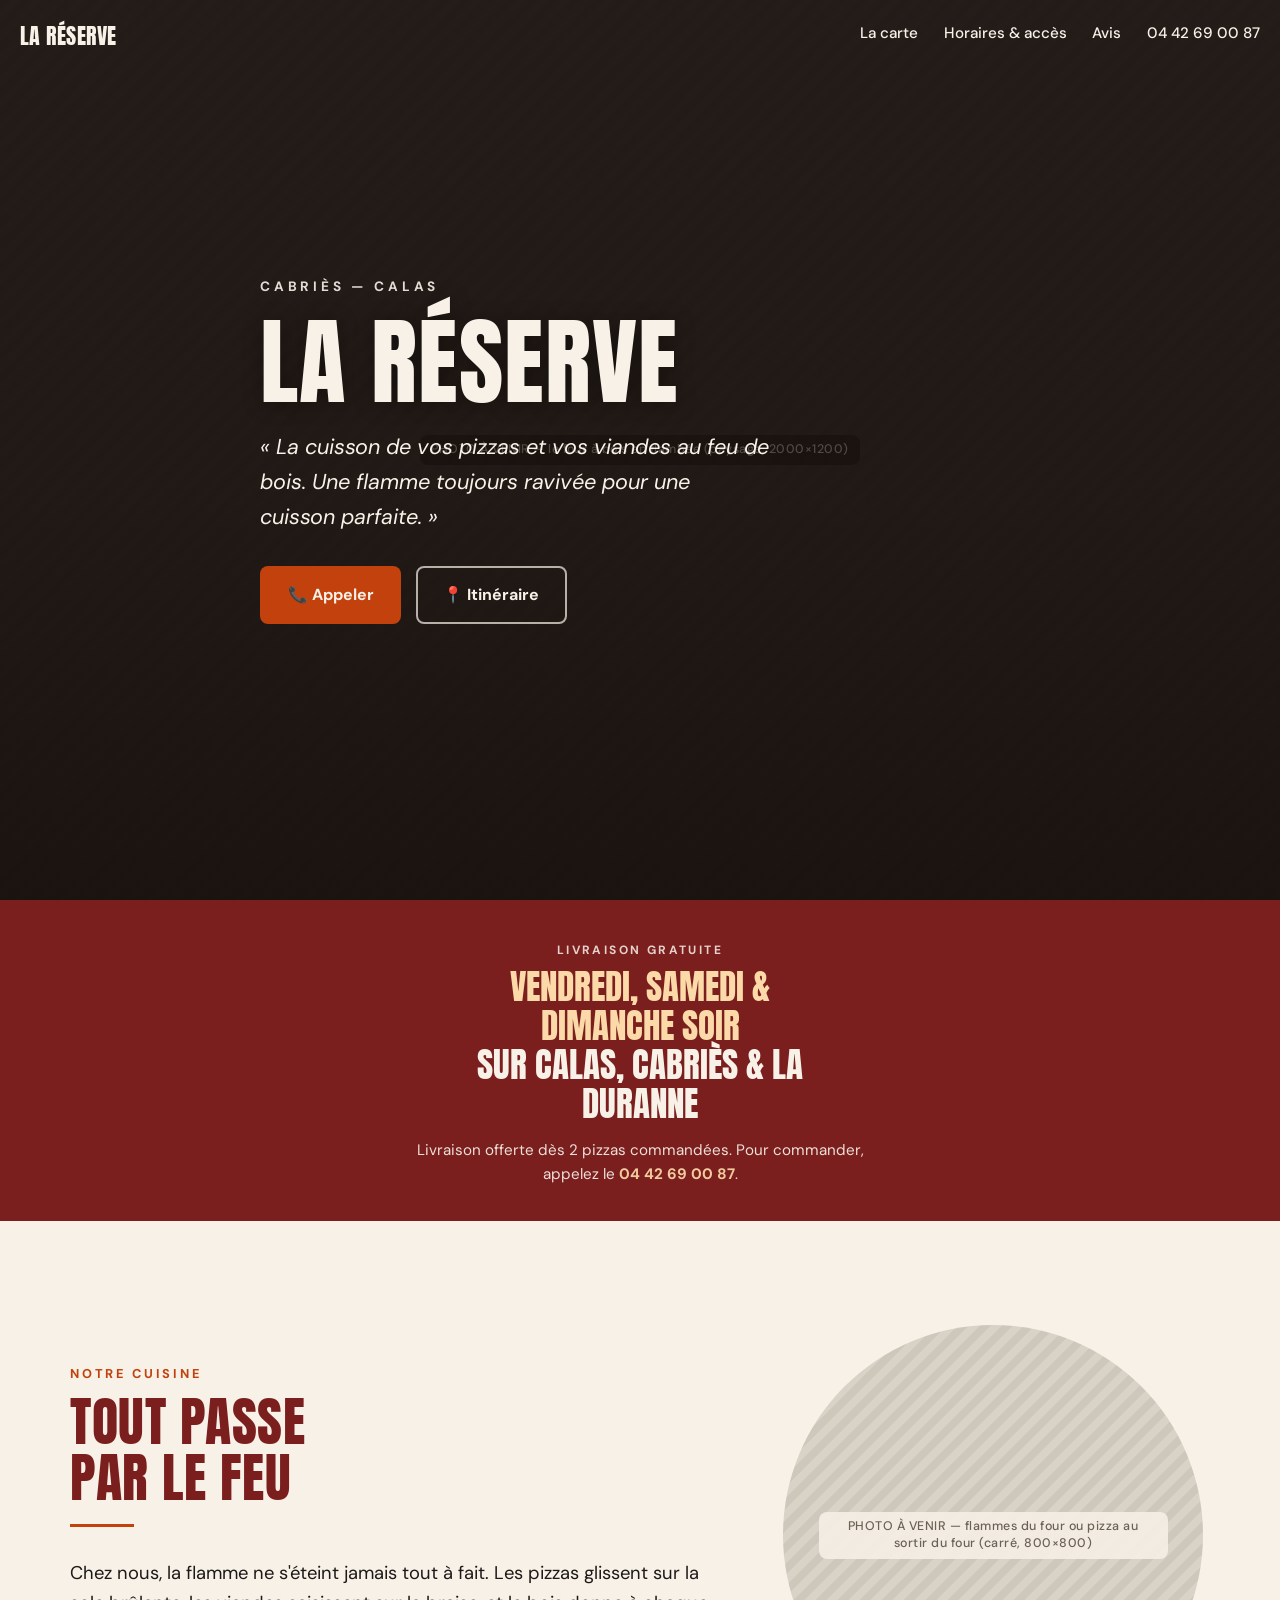
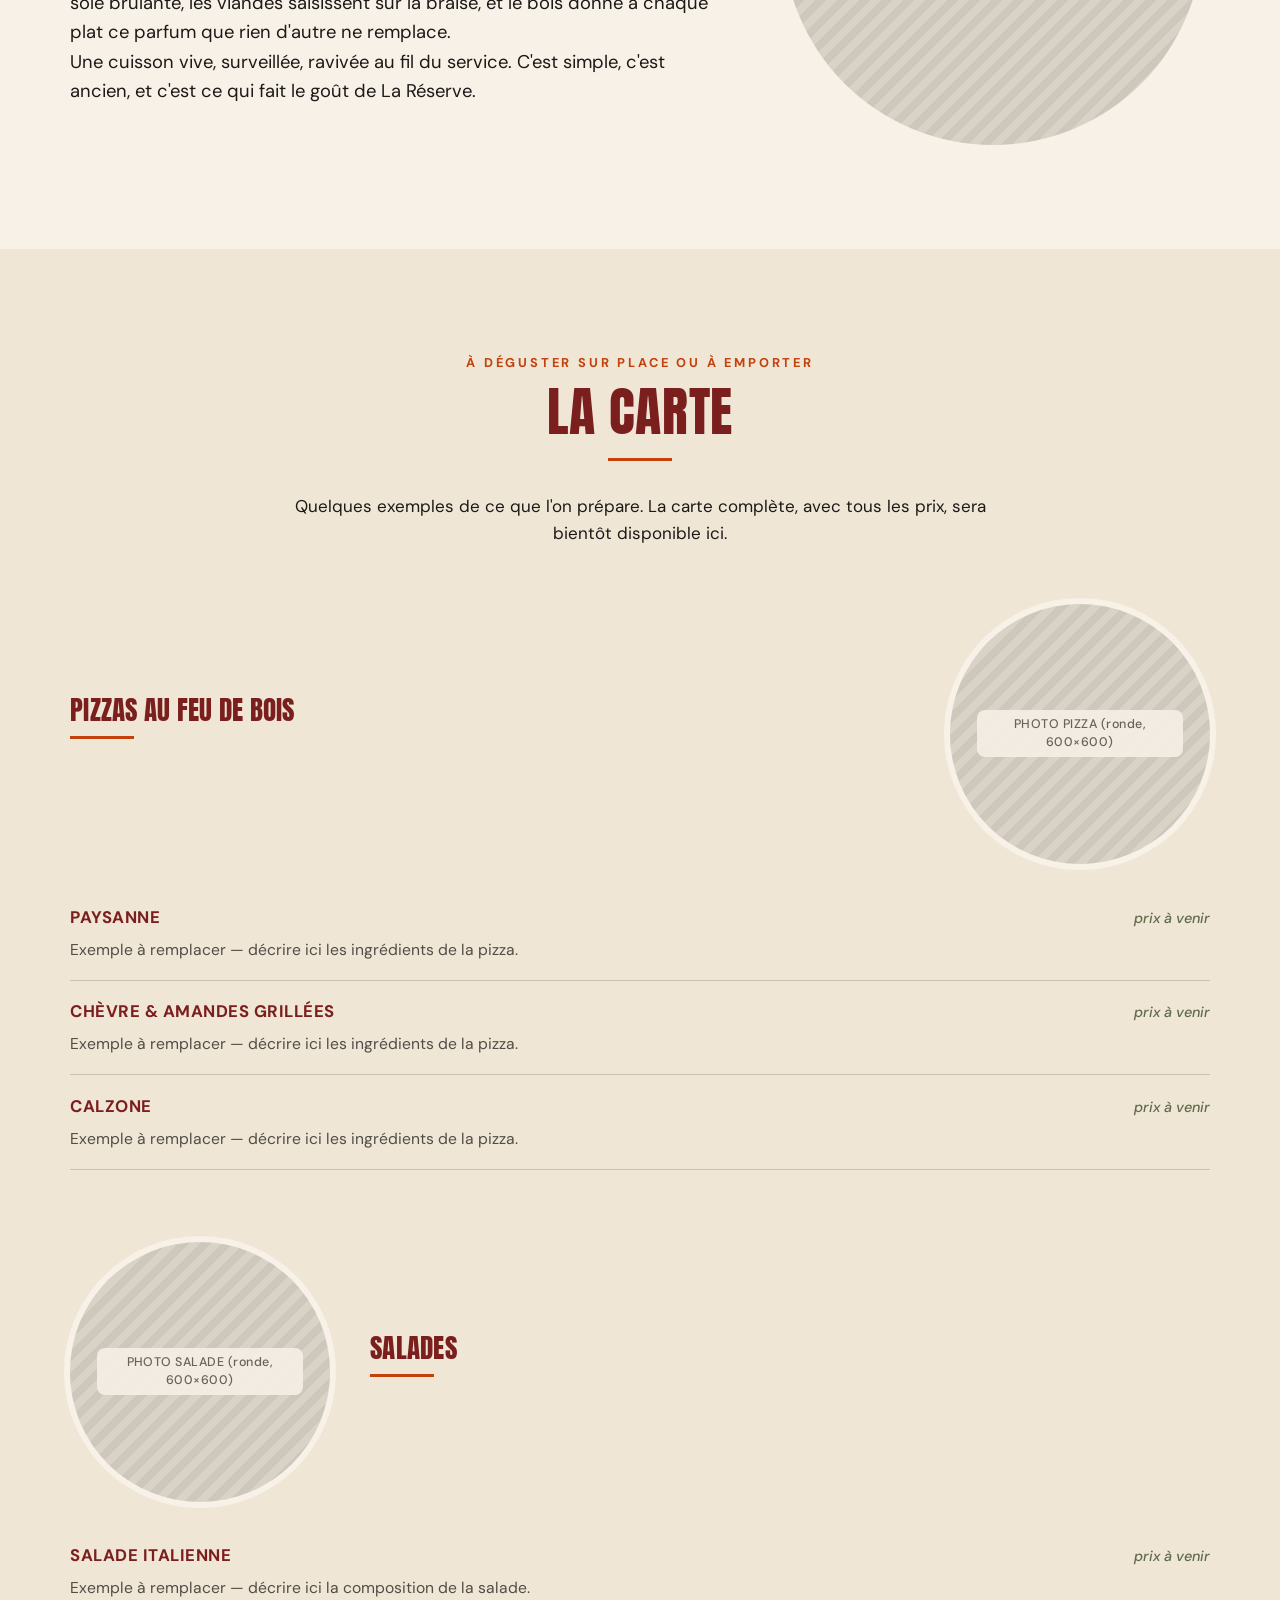
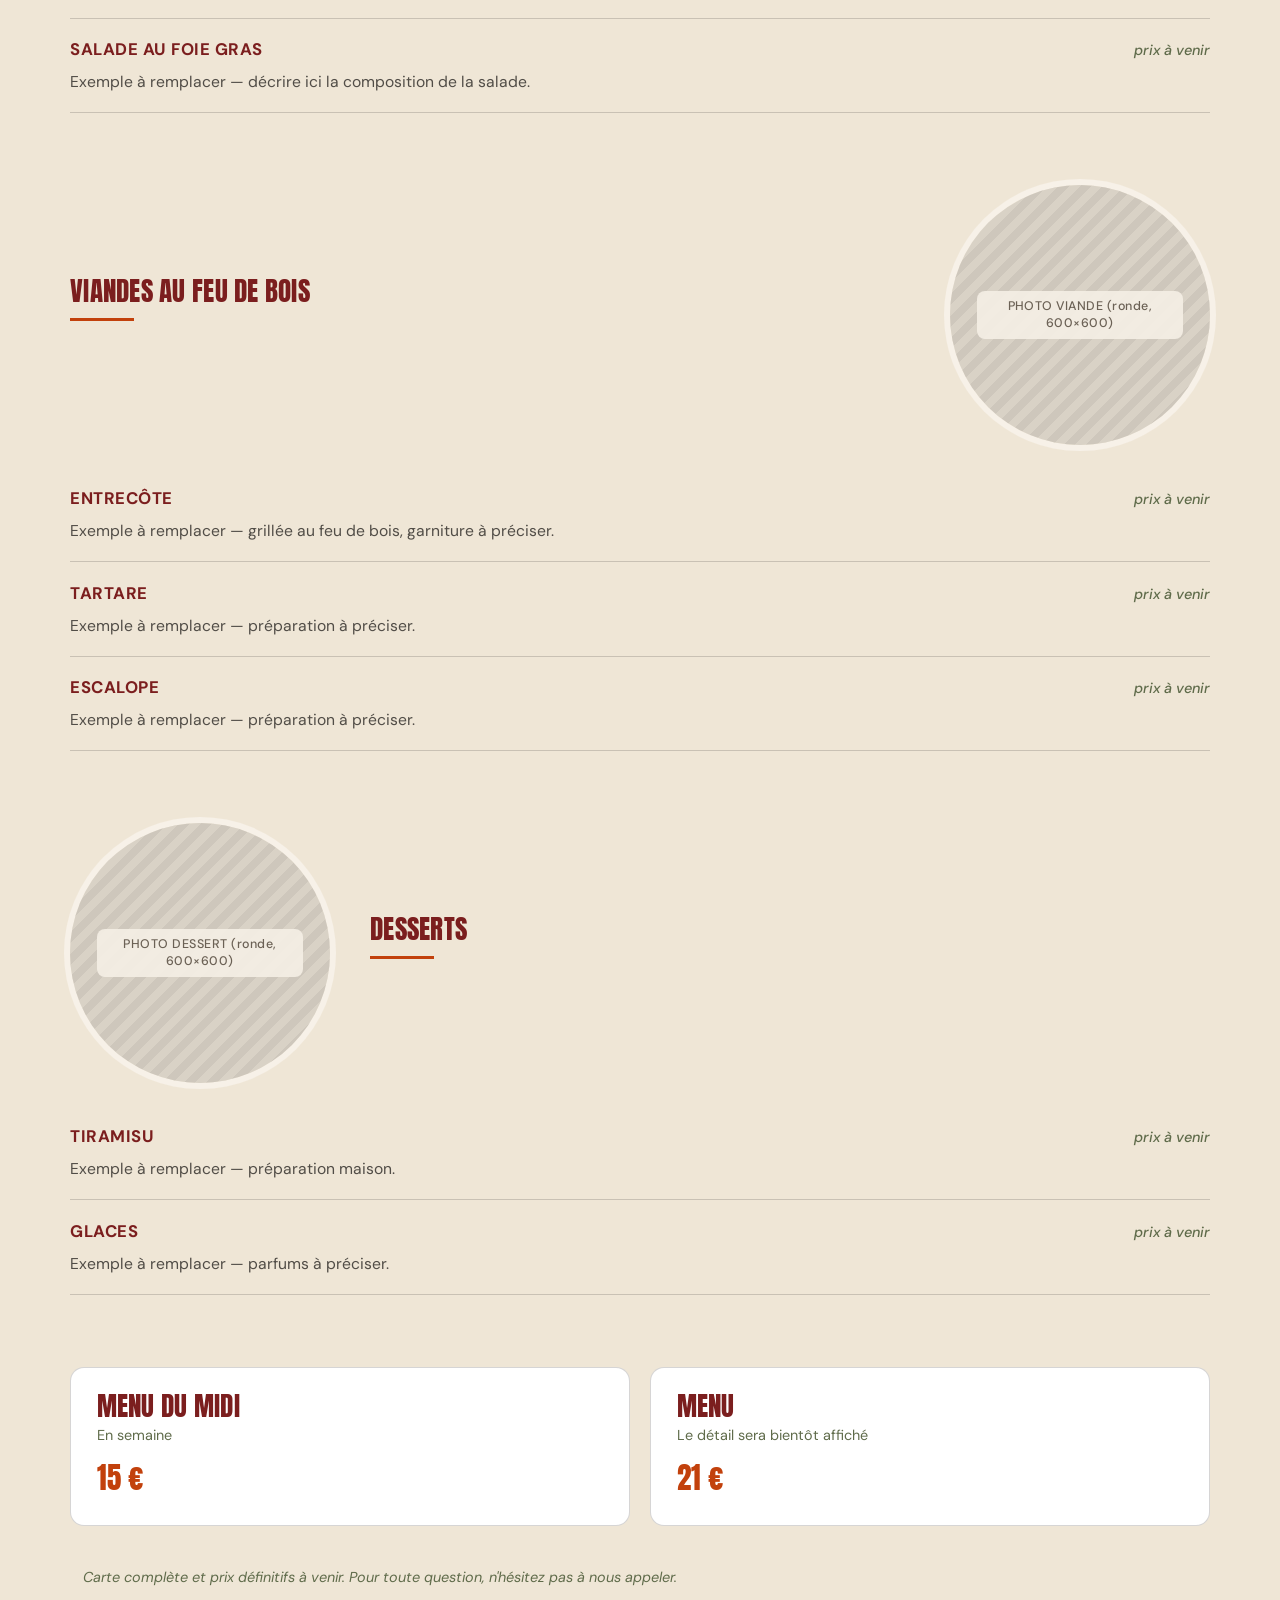
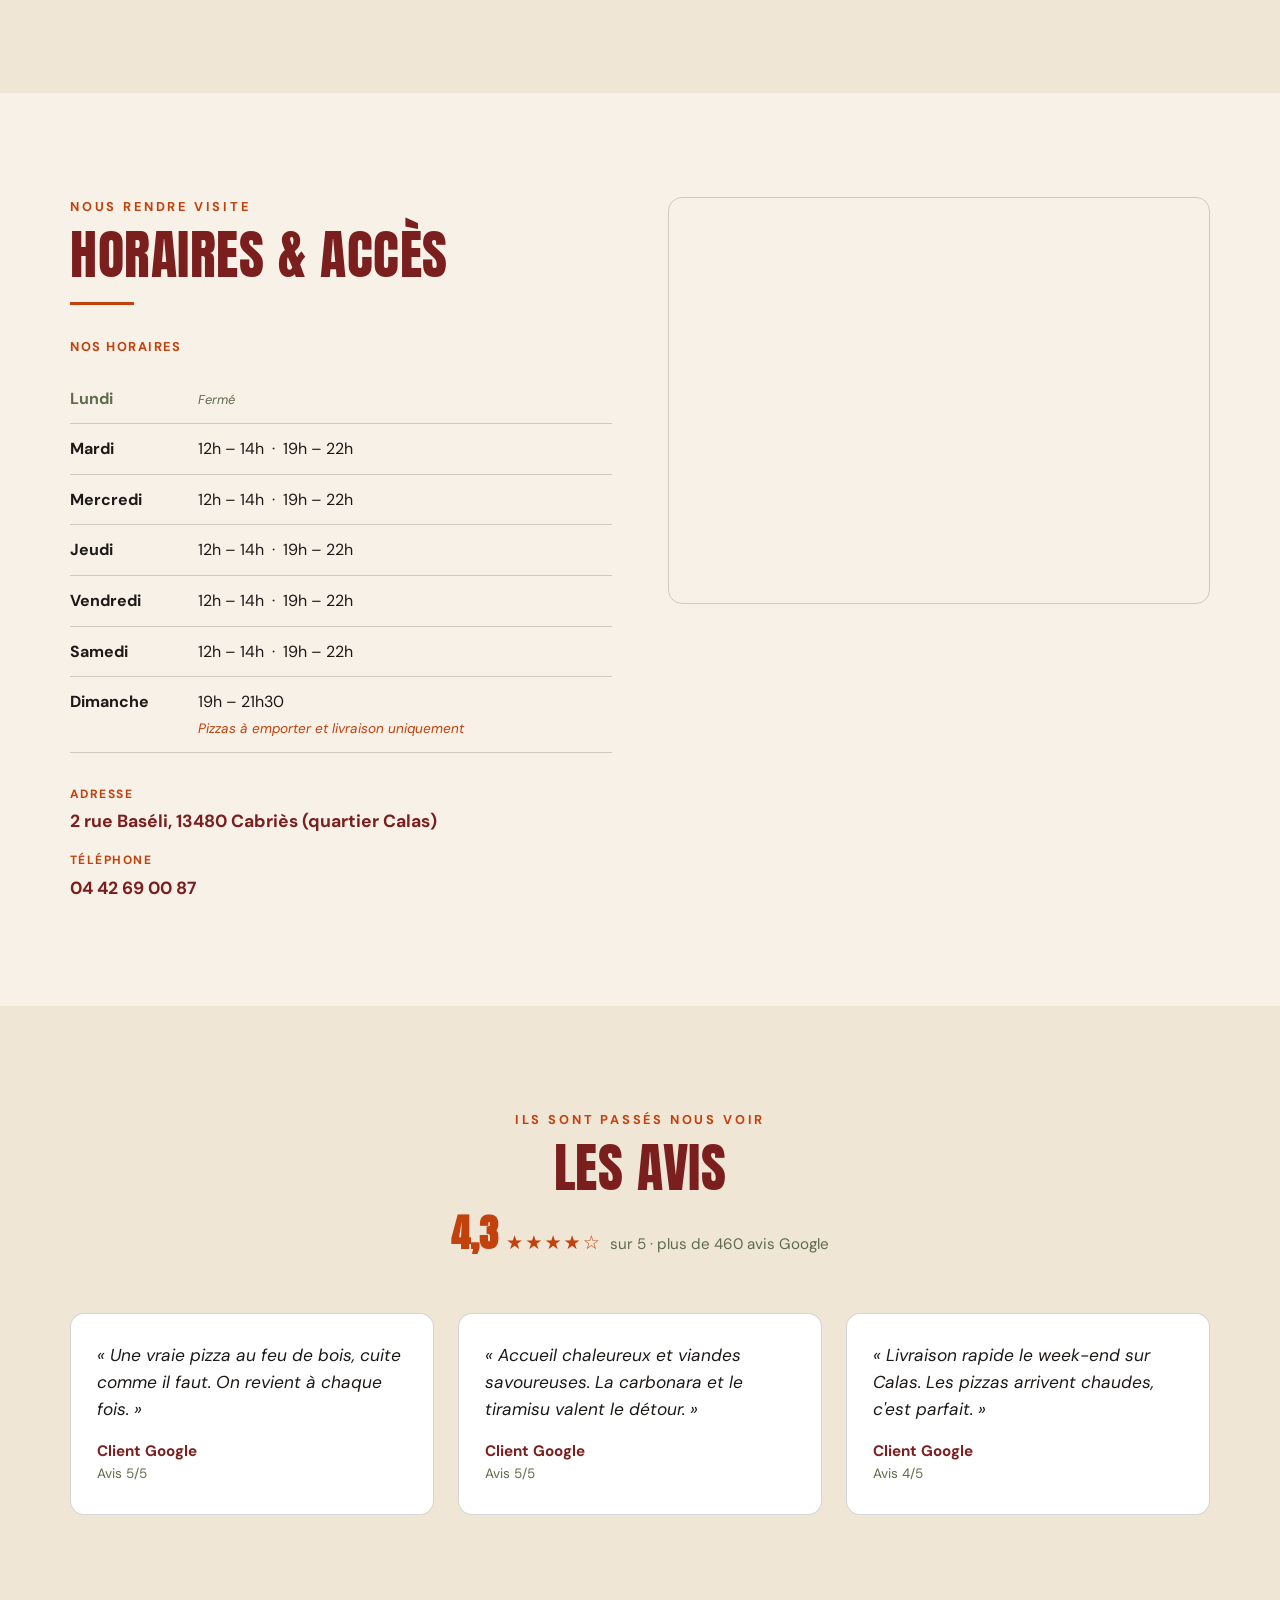
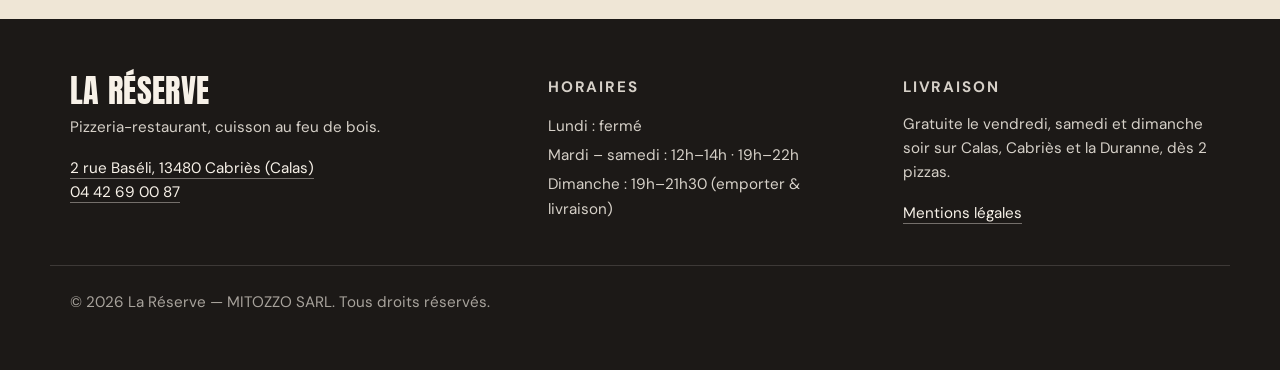
==== commit 63dd1622: "feat: site vitrine La Réserve (pizzeria au feu de bois) Site vitrine complet, sans build, déployable" ====
--- a/index.html
+++ b/index.html
@@ -1,1271 +1,567 @@
 <!DOCTYPE html>
+<!--
+  ======================================================================
+  LA RÉSERVE — Pizzeria-restaurant, cuisson au feu de bois
+  Cabriès / Calas (13480)
+
+  Site vitrine sur une seule page longue.
+  Technologie : HTML + CSS + JavaScript, sans aucun outil de build.
+  Pour le modifier, tout est expliqué dans le fichier README.md.
+  ======================================================================
+-->
 <html lang="fr">
 <head>
-<meta charset="UTF-8">
-<meta name="viewport" content="width=device-width, initial-scale=1.0">
-<title>Kiffclub® — We are rich in memories. Streetwear français.</title>
-<meta name="description" content="Kiffclub, le streetwear français qui collectionne les souvenirs. Coton lourd, coupes oversize, séries limitées.">
-<meta property="og:title" content="Kiffclub® — We are rich in memories.">
-<meta property="og:description" content="Le streetwear français qui collectionne les souvenirs.">
-<link rel="icon" type="image/svg+xml" href="data:image/svg+xml,<svg xmlns='http://www.w3.org/2000/svg' viewBox='0 0 32 32'><rect width='32' height='32' fill='%231b2bd6'/><text x='50%' y='74%' text-anchor='middle' font-family='Arial Black' font-weight='900' font-size='22' fill='white'>K</text></svg>">
-<link rel="preconnect" href="https://fonts.googleapis.com">
-<link rel="preconnect" href="https://fonts.gstatic.com" crossorigin>
-<link href="https://fonts.googleapis.com/css2?family=Archivo:wght@400;500;700;800;900&family=Inter:wght@400;500&family=Fredoka+One&family=Fredoka:wght@600&display=swap" rel="stylesheet">
-<style>
-:root {
-  --bg: #f7f6f3;
-  --bg-pure: #ffffff;
-  --bg-dark: #0b0b0c;
-  --bg-mute: #ecebe6;
-  --ink: #111111;
-  --ink-soft: #6b6b6b;
-  --ink-invert: #f7f6f3;
-  --brand-blue: #1b2bd6;
-  --brand-rose: #e8a6c6;
-  --brand-olive: #5c5f3a;
-  --brand-charcoal: #2b2b2d;
-  --line: #dcdbd5;
-  --shadow: 0 20px 60px rgba(0,0,0,.1);
-  --font-display: "Archivo", system-ui, sans-serif;
-  --font-body: "Inter", system-ui, sans-serif;
-  --fs-hero: clamp(3rem, 9vw, 8rem);
-  --fs-h1: clamp(2rem, 5vw, 4rem);
-  --fs-h2: clamp(1.4rem, 3vw, 2.4rem);
-  --fs-cat: clamp(2.5rem, 7vw, 5.5rem);
-  --fs-body: 1rem;
-  --fs-small: .8rem;
-  --fs-label: .7rem;
-  --radius: 2px;
-  --pad: clamp(1.25rem, 5vw, 4rem);
-  --section-v: clamp(5rem, 10vw, 9rem);
-}
-*,*::before,*::after{box-sizing:border-box;margin:0;padding:0}
-html{scroll-behavior:smooth}
-body{font-family:var(--font-body);font-size:var(--fs-body);background:var(--bg);color:var(--ink);line-height:1.6;overflow-x:hidden}
-img{max-width:100%;display:block}
-a{color:inherit;text-decoration:none}
-button{cursor:pointer;font-family:inherit;border:none;background:none}
-ul{list-style:none}
-input,textarea{font-family:inherit}
-
-/* layout */
-.container{max-width:1320px;margin:0 auto;padding:0 var(--pad)}
-
-/* buttons */
-.btn{display:inline-flex;align-items:center;justify-content:center;font-family:var(--font-display);font-size:var(--fs-label);font-weight:700;letter-spacing:.18em;text-transform:uppercase;padding:1rem 2.5rem;border-radius:var(--radius);transition:background .2s,color .2s,border-color .2s;cursor:pointer;border:1.5px solid transparent}
-.btn-primary{background:var(--ink);color:var(--ink-invert);border-color:var(--ink)}
-.btn-primary:hover{background:transparent;color:var(--ink)}
-.btn-blue{background:var(--brand-blue);color:#fff;border-color:var(--brand-blue)}
-.btn-blue:hover{background:transparent;color:var(--brand-blue)}
-.btn-ghost{background:transparent;color:var(--ink-invert);border-color:rgba(247,246,243,.4)}
-.btn-ghost:hover{background:var(--ink-invert);color:var(--ink)}
-.btn-outline{background:transparent;color:var(--ink);border-color:var(--ink)}
-.btn-outline:hover{background:var(--ink);color:var(--ink-invert)}
-.btn:disabled{opacity:.4;pointer-events:none}
-.btn:focus-visible{outline:2px solid var(--brand-blue);outline-offset:3px}
-
-/* topbar */
-#topbar{background:var(--brand-blue);color:#fff;text-align:center;padding:.55rem var(--pad);font-family:var(--font-display);font-size:var(--fs-label);letter-spacing:.18em;text-transform:uppercase}
-
-/* header */
-#header{position:sticky;top:0;z-index:100;transition:background .3s,border-color .3s,box-shadow .3s}
-#header.scrolled{background:rgba(247,246,243,.96);backdrop-filter:blur(14px);-webkit-backdrop-filter:blur(14px);box-shadow:0 1px 0 var(--line)}
-.header-inner{display:grid;grid-template-columns:1fr auto 1fr;align-items:center;padding:.95rem var(--pad);gap:1rem}
-.nav-left{display:flex;gap:2rem;align-items:center}
-.nav-left a{font-family:var(--font-display);font-size:var(--fs-label);font-weight:700;letter-spacing:.14em;text-transform:uppercase;position:relative;color:var(--ink-invert)}
-#header.scrolled .nav-left a{color:var(--ink)}
-.nav-left a::after{content:'';position:absolute;bottom:-2px;left:0;width:0;height:1.5px;background:var(--brand-blue);transition:width .25s}
-.nav-left a:hover::after,.nav-left a.active::after{width:100%}
-.logo{font-family:var(--font-display);font-size:1.45rem;font-weight:900;letter-spacing:-.02em;color:#fff;text-align:center;cursor:pointer;user-select:none;transition:color .3s}
-#header.scrolled .logo{color:var(--brand-blue)}
-.logo sup{font-size:.5em;vertical-align:super}
-.nav-right{display:flex;align-items:center;gap:1rem;justify-content:flex-end}
-.nav-icon{display:flex;align-items:center;justify-content:center;width:40px;height:40px;border-radius:50%;color:var(--ink-invert);transition:background .2s,color .2s;position:relative}
-#header.scrolled .nav-icon{color:var(--ink)}
-.nav-icon:hover{background:rgba(255,255,255,.12)}
-#header.scrolled .nav-icon:hover{background:var(--bg-mute)}
-.nav-icon svg{width:19px;height:19px;stroke-width:1.6}
-#cart-badge{position:absolute;top:4px;right:4px;background:var(--brand-blue);color:#fff;font-size:9px;font-weight:700;min-width:15px;height:15px;border-radius:50%;display:none;align-items:center;justify-content:center;padding:0 3px}
-#cart-badge.show{display:flex}
-.burger{display:none;flex-direction:column;gap:5px;width:40px;height:40px;align-items:center;justify-content:center}
-.burger span{display:block;width:22px;height:1.5px;background:var(--ink-invert);transition:transform .3s,opacity .3s}
-#header.scrolled .burger span{background:var(--ink)}
-
-/* mobile nav */
-#mobile-nav{position:fixed;inset:0;z-index:200;background:var(--bg-dark);display:flex;flex-direction:column;justify-content:center;align-items:center;gap:2rem;transform:translateX(100%);transition:transform .35s cubic-bezier(.4,0,.2,1)}
-#mobile-nav.open{transform:none}
-#mobile-nav a{font-family:var(--font-display);font-size:clamp(2.2rem,8vw,3.5rem);font-weight:900;text-transform:uppercase;color:var(--ink-invert);letter-spacing:-.01em}
-#mobile-nav a:hover{color:var(--brand-blue)}
-.mobile-close{position:absolute;top:1.5rem;right:1.5rem;color:var(--ink-invert);font-size:1.4rem;width:44px;height:44px;display:flex;align-items:center;justify-content:center}
-
-/* views */
-.view{display:none;opacity:0;transition:opacity .25s}
-.view.active{display:block;opacity:1}
-
-/* ── HERO ── */
-#hero{min-height:95vh;background:var(--bg-dark);display:grid;grid-template-columns:1fr 1fr;align-items:center;padding:clamp(5rem,10vw,8rem) var(--pad) clamp(4rem,8vw,6rem);gap:3rem;position:relative;overflow:hidden}
-#hero::before{content:'';position:absolute;top:-20%;right:-10%;width:600px;height:600px;border-radius:50%;background:radial-gradient(circle,rgba(27,43,214,.12) 0%,transparent 70%);pointer-events:none}
-.hero-label{font-family:var(--font-display);font-size:var(--fs-label);letter-spacing:.22em;text-transform:uppercase;color:var(--brand-blue);margin-bottom:1.5rem;display:block}
-.hero-title{font-family:var(--font-display);font-size:var(--fs-hero);font-weight:900;line-height:.91;letter-spacing:-.03em;text-transform:uppercase;color:var(--ink-invert)}
-.hero-title .hl{color:transparent;-webkit-text-stroke:1.5px rgba(247,246,243,.35)}
-.hero-evid{font-family:var(--font-display);font-size:clamp(1.1rem,2.5vw,1.9rem);font-weight:800;letter-spacing:.06em;color:var(--brand-blue);margin-top:.6rem}
-.hero-text{margin-top:2rem;max-width:36ch;color:rgba(247,246,243,.5);line-height:1.75;font-size:.95rem}
-.hero-actions{display:flex;gap:1rem;margin-top:2.5rem;flex-wrap:wrap}
-.hero-visual{display:flex;align-items:center;justify-content:center;position:relative}.hero-visual::before{content:"";position:absolute;width:520px;height:520px;background:radial-gradient(ellipse,rgba(255,255,255,.07) 0%,transparent 68%);border-radius:50%;pointer-events:none;z-index:0}.hero-tshirt-wrap{position:relative;z-index:1}
-.hero-tshirt-wrap{width:100%;max-width:420px;margin:0 auto}
-.hero-tshirt-wrap svg{width:100%;height:auto;filter:drop-shadow(0 30px 60px rgba(0,0,0,.5));animation:floatHero 6s ease-in-out infinite}
-@keyframes floatHero{0%,100%{transform:translateY(0)}50%{transform:translateY(-12px)}}
-@media(prefers-reduced-motion:reduce){.hero-tshirt-wrap svg{animation:none}}
-.hero-scroll{position:absolute;bottom:2.5rem;left:50%;transform:translateX(-50%);display:flex;flex-direction:column;align-items:center;gap:.5rem;color:rgba(247,246,243,.3);font-family:var(--font-display);font-size:var(--fs-label);letter-spacing:.15em;text-transform:uppercase}
-.hero-scroll span{display:block;width:1px;height:50px;background:linear-gradient(to bottom,rgba(247,246,243,.3),transparent);animation:scrollLine 2s ease-in-out infinite}
-@keyframes scrollLine{0%{transform:scaleY(0);transform-origin:top}50%{transform:scaleY(1);transform-origin:top}51%{transform:scaleY(1);transform-origin:bottom}100%{transform:scaleY(0);transform-origin:bottom}}
-@media(max-width:768px){
-  #hero{grid-template-columns:1fr;min-height:auto;padding-top:5rem;gap:2rem}
-  .hero-visual{order:-1;max-width:240px;margin:0 auto}
-  .hero-scroll{display:none}
-}
-
-/* stagger reveal on hero */
-.hero-label,.hero-title,.hero-evid,.hero-text,.hero-actions{opacity:0;transform:translateY(24px);transition:opacity .7s cubic-bezier(.16,1,.3,1),transform .7s cubic-bezier(.16,1,.3,1)}
-.hero-label.in{opacity:1;transform:none;transition-delay:.1s}
-.hero-title.in{opacity:1;transform:none;transition-delay:.25s}
-.hero-evid.in{opacity:1;transform:none;transition-delay:.45s}
-.hero-text.in{opacity:1;transform:none;transition-delay:.6s}
-.hero-actions.in{opacity:1;transform:none;transition-delay:.75s}
-
-/* ── CAROUSEL ── */
-#carousel-section{padding:var(--section-v) 0;background:var(--bg);overflow:hidden}
-.section-head{text-align:center;padding:0 var(--pad);margin-bottom:4rem}
-.eyebrow{font-family:var(--font-display);font-size:var(--fs-label);letter-spacing:.22em;text-transform:uppercase;color:var(--brand-blue);display:block;margin-bottom:.75rem}
-.section-head h2{font-family:var(--font-display);font-size:var(--fs-h1);font-weight:900;text-transform:uppercase;letter-spacing:-.025em;line-height:1}
-.section-head p{color:var(--ink-soft);margin-top:.75rem;font-size:var(--fs-small);letter-spacing:.05em}
-.carousel-stage{perspective:1400px;perspective-origin:50% 50%;height:450px;display:flex;align-items:center;justify-content:center;overflow:visible;position:relative;contain:layout}
-.ring{position:relative;width:0;height:0;transform-style:preserve-3d;will-change:transform}
-.cell{position:absolute;transform-style:preserve-3d;display:flex;align-items:center;justify-content:center;cursor:pointer;border:none;background:none;padding:0;will-change:transform,opacity;transition:opacity .08s linear}
-.cell-inner{pointer-events:none;display:flex;flex-direction:column;align-items:center}
-.cell svg,.cell img{display:block}
-.carousel-info{text-align:center;min-height:4rem;padding:1.75rem var(--pad) 0}
-.carousel-name{font-family:var(--font-display);font-size:1.2rem;font-weight:900;text-transform:uppercase;letter-spacing:-.01em;transition:opacity .25s}
-.carousel-price{font-family:var(--font-display);font-size:var(--fs-label);letter-spacing:.14em;color:var(--ink-soft);margin-top:.3rem}
-.carousel-nav{display:flex;justify-content:center;align-items:center;gap:1.5rem;margin-top:1.5rem}
-.carr-btn{width:52px;height:52px;border:1.5px solid var(--ink);border-radius:50%;display:flex;align-items:center;justify-content:center;font-size:1rem;transition:background .2s,color .2s}
-.carr-btn:hover{background:var(--ink);color:var(--ink-invert)}
-.carr-hint{font-family:var(--font-display);font-size:var(--fs-label);letter-spacing:.12em;color:var(--ink-soft);text-transform:uppercase}
-@media(max-width:767px){
-  .carousel-stage{height:330px}
-}
-
-/* ── MARQUEE ── */
-.marquee-band{overflow:hidden;background:var(--bg-dark);padding:1.2rem 0}
-.marquee-track{display:flex;width:max-content;animation:mq 30s linear infinite}
-.marquee-track:hover{animation-play-state:paused}
-.marquee-item{font-family:var(--font-display);font-size:clamp(.9rem,2vw,1.35rem);font-weight:800;letter-spacing:.12em;text-transform:uppercase;color:var(--ink-invert);white-space:nowrap;padding:0 2rem}
-.marquee-sep{color:var(--brand-blue)}
-@keyframes mq{to{transform:translateX(-50%)}}
-@media(prefers-reduced-motion:reduce){.marquee-track{animation-play-state:paused}}
-
-/* ── CATEGORIES ── */
-#categories{padding:var(--section-v) var(--pad)}
-.cat-wrap{display:grid;grid-template-columns:1fr 1fr;gap:5rem;align-items:start;margin-top:3.5rem}
-.cat-list{display:flex;flex-direction:column}
-.cat-item{font-family:var(--font-display);font-size:var(--fs-cat);font-weight:900;letter-spacing:-.025em;text-transform:uppercase;color:var(--line);border-bottom:1px solid var(--line);padding:.3rem 0;line-height:1.05;cursor:default;transition:color .2s;position:relative}
-.cat-item.active,.cat-item:not(.soon):hover{color:var(--ink)}
-.cat-item.active::before{content:'→';position:absolute;left:-1.8rem;color:var(--brand-blue);font-size:.45em;top:.55rem}
-.cat-soon{font-family:var(--font-display);font-size:var(--fs-label);letter-spacing:.14em;color:var(--ink-soft);margin-left:1rem;vertical-align:middle;font-weight:500}
-.cat-visual-box{position:sticky;top:6rem;aspect-ratio:4/5;background:var(--bg-pure);border-radius:var(--radius);display:flex;align-items:center;justify-content:center;overflow:hidden;transition:opacity .3s;border:1px solid var(--line)}
-.cat-visual-box svg{transition:transform .3s}
-.cat-sub{margin-top:1.25rem;font-size:var(--fs-small);color:var(--ink-soft);max-width:30ch;line-height:1.6}
-@media(max-width:768px){
-  .cat-wrap{grid-template-columns:1fr;gap:3rem}
-  .cat-visual-box{position:static;aspect-ratio:3/2}
-  .cat-item{font-size:clamp(2.2rem,9vw,4rem)}
-}
-
-/* ── LIFESTYLE ── */
-#lifestyle{position:relative;background:var(--bg-dark);padding:clamp(5rem,12vw,10rem) 0;overflow:hidden;text-align:center}
-.lifestyle-marquee{overflow:hidden;width:100%}
-.lifestyle-track{display:flex;width:max-content;animation:mq 25s linear infinite reverse}
-.lifestyle-track:hover{animation-play-state:paused}
-.lifestyle-item{font-family:var(--font-display);font-size:clamp(1.1rem,3vw,2.2rem);font-weight:900;letter-spacing:.06em;text-transform:uppercase;color:rgba(247,246,243,.22);white-space:nowrap;padding:0 3rem}
-.lifestyle-item.hl{color:var(--ink-invert)}
-.lifestyle-cta{margin-top:3rem}
-@media(prefers-reduced-motion:reduce){.lifestyle-track{animation-play-state:paused}}
-
-/* ── LOOKBOOK PREVIEW ── */
-#lookbook-preview{padding:var(--section-v) var(--pad)}
-.lb-grid{display:grid;grid-template-columns:repeat(3,1fr);gap:1.25rem;margin-top:3rem}
-.lb-card{position:relative;aspect-ratio:4/5;background:var(--bg-mute);overflow:hidden;border-radius:var(--radius)}
-.lb-card-body{width:100%;height:100%;display:flex;align-items:center;justify-content:center;transition:transform .4s cubic-bezier(.16,1,.3,1)}
-.lb-card:hover .lb-card-body{transform:scale(1.04)}
-.lb-overlay{position:absolute;inset:0;background:linear-gradient(to top,rgba(11,11,12,.7) 0%,transparent 50%);opacity:0;transition:opacity .3s;display:flex;align-items:flex-end;padding:1.5rem}
-.lb-card:hover .lb-overlay{opacity:1}
-.lb-tag{font-family:var(--font-display);font-size:var(--fs-label);font-weight:700;letter-spacing:.14em;text-transform:uppercase;color:#fff}
-@media(max-width:768px){.lb-grid{grid-template-columns:repeat(2,1fr)}}
-@media(max-width:480px){.lb-grid{grid-template-columns:1fr}}
-
-/* ── ABOUT TEASER ── */
-#about-teaser{padding:var(--section-v) var(--pad);background:var(--bg-dark);display:grid;grid-template-columns:1fr 1fr;gap:5rem;align-items:center}
-.at-label{font-family:var(--font-display);font-size:var(--fs-label);letter-spacing:.2em;text-transform:uppercase;color:var(--brand-blue);margin-bottom:1.25rem;display:block}
-.at-title{font-family:var(--font-display);font-size:var(--fs-h1);font-weight:900;text-transform:uppercase;letter-spacing:-.025em;line-height:1.05;color:var(--ink-invert)}
-.at-text{margin-top:1.5rem;color:rgba(247,246,243,.5);line-height:1.8}
-.at-link{display:inline-block;margin-top:2rem;font-family:var(--font-display);font-size:var(--fs-label);font-weight:700;letter-spacing:.15em;text-transform:uppercase;color:var(--ink-invert);border-bottom:1.5px solid var(--brand-blue);padding-bottom:2px;transition:color .2s}
-.at-link:hover{color:var(--brand-blue)}
-.at-visual{aspect-ratio:1;background:#161616;border-radius:var(--radius);display:flex;align-items:center;justify-content:center}
-@media(max-width:768px){#about-teaser{grid-template-columns:1fr}}
-
-/* ── NEWSLETTER ── */
-#newsletter{padding:var(--section-v) var(--pad);text-align:center}
-#newsletter h2{font-family:var(--font-display);font-size:var(--fs-h1);font-weight:900;text-transform:uppercase;letter-spacing:-.025em}
-#newsletter p{color:var(--ink-soft);margin-top:.75rem}
-.nl-form{display:flex;gap:.5rem;max-width:420px;margin:2.5rem auto 0;flex-wrap:wrap;justify-content:center}
-.nl-form input{flex:1;min-width:200px;border:none;border-bottom:1.5px solid var(--ink);background:transparent;padding:.75rem 0;font-size:var(--fs-body);outline:none;color:var(--ink)}
-.nl-form input:focus{border-bottom-color:var(--brand-blue)}
-.nl-ok{display:none;font-family:var(--font-display);font-weight:700;color:var(--brand-blue);margin-top:1rem;letter-spacing:.06em}
-
-/* ── FOOTER ── */
-#footer{background:var(--bg-dark);color:var(--ink-invert);padding:clamp(4rem,8vw,7rem) var(--pad) 0;overflow:hidden}
-.footer-grid{display:grid;grid-template-columns:1.5fr 1fr 1fr 1fr;gap:3rem;padding-bottom:4rem;border-bottom:1px solid rgba(255,255,255,.07)}
-.footer-logo{font-family:var(--font-display);font-size:1.3rem;font-weight:900;letter-spacing:-.02em;color:var(--brand-blue);display:block;margin-bottom:1rem}
-.footer-logo sup{font-size:.5em;vertical-align:super}
-.footer-sub{font-size:var(--fs-small);color:rgba(247,246,243,.35);line-height:1.7;max-width:26ch}
-.footer-col h4{font-family:var(--font-display);font-size:var(--fs-label);font-weight:700;letter-spacing:.18em;text-transform:uppercase;color:rgba(247,246,243,.3);margin-bottom:1.25rem}
-.footer-col a{display:block;font-size:var(--fs-small);color:rgba(247,246,243,.55);margin-bottom:.6rem;transition:color .2s}
-.footer-col a:hover{color:var(--ink-invert)}
-.footer-bottom{padding:1.5rem 0;font-size:var(--fs-label);letter-spacing:.1em;text-transform:uppercase;color:rgba(247,246,243,.2)}
-.footer-wm{font-family:var(--font-display);font-size:clamp(5rem,18vw,13rem);font-weight:900;letter-spacing:-.04em;text-transform:uppercase;color:rgba(255,255,255,.03);line-height:1;margin-top:1.5rem;white-space:nowrap}
-@media(max-width:900px){.footer-grid{grid-template-columns:1fr 1fr}}
-@media(max-width:480px){.footer-grid{grid-template-columns:1fr}}
-
-/* ── SHOP ── */
-#shop-view{padding:var(--section-v) var(--pad)}
-#shop-view h1{font-family:var(--font-display);font-size:var(--fs-h1);font-weight:900;text-transform:uppercase;letter-spacing:-.025em;margin-bottom:2.5rem}
-.filters{display:flex;gap:.5rem;flex-wrap:wrap;margin-bottom:3rem;border-bottom:1px solid var(--line);padding-bottom:1.5rem}
-.f-btn{font-family:var(--font-display);font-size:var(--fs-label);font-weight:700;letter-spacing:.12em;text-transform:uppercase;padding:.45rem 1.1rem;border:1.5px solid transparent;border-radius:var(--radius);color:var(--ink-soft);transition:all .2s}
-.f-btn:hover,.f-btn.on{border-color:var(--ink);color:var(--ink)}
-.f-btn.on{background:var(--ink);color:var(--ink-invert)}
-.shop-grid{display:grid;grid-template-columns:repeat(4,1fr);gap:2rem}
-@media(max-width:1100px){.shop-grid{grid-template-columns:repeat(3,1fr)}}
-@media(max-width:768px){.shop-grid{grid-template-columns:repeat(2,1fr)}}
-@media(max-width:420px){.shop-grid{grid-template-columns:repeat(2,1fr);gap:1rem}}
-
-/* product card */
-.pcard{cursor:pointer}
-.pcard-img{aspect-ratio:4/5;background:var(--bg-pure);border-radius:var(--radius);overflow:hidden;display:flex;align-items:center;justify-content:center;transition:box-shadow .3s;border:1px solid var(--line)}
-.pcard:hover .pcard-img{box-shadow:0 20px 50px rgba(0,0,0,.1)}
-.pcard-img-inner{transition:transform .4s cubic-bezier(.16,1,.3,1);display:flex;align-items:center;justify-content:center;width:100%;height:100%}
-.pcard:hover .pcard-img-inner{transform:scale(1.04)}
-.pcard-info{padding:.9rem 0 .4rem}
-.pcard-name{font-family:var(--font-display);font-weight:800;font-size:.88rem;letter-spacing:-.005em;text-transform:uppercase}
-.pcard-price{font-family:var(--font-display);font-size:var(--fs-label);letter-spacing:.1em;color:var(--ink-soft);margin-top:.2rem}
-.pcard-dots{display:flex;gap:.3rem;margin-top:.45rem}
-.dot{width:13px;height:13px;border-radius:50%;border:1.5px solid var(--line)}
-.soon-tag{display:inline-block;font-family:var(--font-display);font-size:calc(var(--fs-label) - .05rem);letter-spacing:.12em;text-transform:uppercase;background:var(--bg-mute);color:var(--ink-soft);padding:.22rem .55rem;border-radius:var(--radius);margin-top:.45rem}
-
-/* ── PRODUCT PAGE ── */
-#product-view{padding:var(--section-v) var(--pad)}
-.prod-layout{display:grid;grid-template-columns:1fr 1fr;gap:5rem;align-items:start}
-.prod-main-img{aspect-ratio:4/5;background:var(--bg-pure);border-radius:var(--radius);display:flex;align-items:center;justify-content:center;overflow:hidden;border:1px solid var(--line)}
-.prod-main-img svg,.prod-main-img img{width:72%;height:auto}
-.prod-thumbs{display:flex;gap:.6rem;margin-top:.75rem}
-.thumb{width:68px;height:84px;background:var(--bg-mute);border-radius:var(--radius);display:flex;align-items:center;justify-content:center;cursor:pointer;border:1.5px solid transparent;transition:border-color .2s}
-.thumb.active{border-color:var(--ink)}
-.thumb svg,.thumb img{width:68%;height:auto}
-.breadcrumb{font-family:var(--font-display);font-size:var(--fs-label);letter-spacing:.1em;text-transform:uppercase;color:var(--ink-soft);margin-bottom:1.5rem}
-.breadcrumb span{margin:0 .4rem}
-.prod-name{font-family:var(--font-display);font-size:var(--fs-h1);font-weight:900;text-transform:uppercase;letter-spacing:-.025em;line-height:1.02}
-.prod-price{font-family:var(--font-display);font-size:1.45rem;font-weight:700;letter-spacing:.03em;margin-top:.6rem}
-.prod-desc{margin-top:1.25rem;color:var(--ink-soft);line-height:1.8;max-width:40ch;font-size:.95rem}
-.size-lbl{font-family:var(--font-display);font-size:var(--fs-label);font-weight:700;letter-spacing:.15em;text-transform:uppercase;margin-top:2rem;margin-bottom:.65rem}
-.size-row{display:flex;gap:.45rem;flex-wrap:wrap}
-.sz{width:50px;height:50px;border:1.5px solid var(--line);border-radius:var(--radius);font-family:var(--font-display);font-size:.82rem;font-weight:700;letter-spacing:.04em;transition:all .2s}
-.sz:hover{border-color:var(--ink)}
-.sz.on{background:var(--ink);color:var(--ink-invert);border-color:var(--ink)}
-.size-hint{font-size:var(--fs-small);color:var(--brand-blue);margin-top:.45rem;display:none}
-.size-hint.show{display:block}
-.atc{width:100%;margin-top:1.5rem;padding:1.2rem}
-.perks{display:flex;gap:1.5rem;margin-top:1.5rem;flex-wrap:wrap}
-.perk{display:flex;align-items:center;gap:.4rem;font-family:var(--font-display);font-size:calc(var(--fs-label) - .02rem);letter-spacing:.07em;text-transform:uppercase;color:var(--ink-soft)}
-.acc{margin-top:2rem;border-top:1px solid var(--line)}
-.acc-item{border-bottom:1px solid var(--line)}
-.acc-trigger{display:flex;justify-content:space-between;align-items:center;width:100%;padding:.95rem 0;font-family:var(--font-display);font-size:var(--fs-small);font-weight:700;letter-spacing:.1em;text-transform:uppercase;background:none;border:none;cursor:pointer}
-.acc-trigger svg{transition:transform .25s;flex-shrink:0}
-.acc-trigger.open svg{transform:rotate(180deg)}
-.acc-body{max-height:0;overflow:hidden;transition:max-height .3s ease;font-size:var(--fs-small);color:var(--ink-soft);line-height:1.75}
-.acc-body-inner{padding:.1rem 0 1.1rem}
-.related{padding:var(--section-v) var(--pad);border-top:1px solid var(--line)}
-.related h2{font-family:var(--font-display);font-size:var(--fs-h2);font-weight:900;text-transform:uppercase;letter-spacing:-.015em;margin-bottom:2.5rem}
-.related-grid{display:grid;grid-template-columns:repeat(3,1fr);gap:2rem}
-@media(max-width:768px){.prod-layout{grid-template-columns:1fr;gap:2.5rem}.related-grid{grid-template-columns:repeat(2,1fr)}}
-
-/* ── LOOKBOOK PAGE ── */
-#lookbook-view{padding-top:5rem}
-.lb-hero-sec{min-height:75vh;background:var(--bg-dark);display:flex;align-items:flex-end;padding:5rem var(--pad)}
-.lb-hero-sec h1{font-family:var(--font-display);font-size:var(--fs-hero);font-weight:900;text-transform:uppercase;letter-spacing:-.03em;line-height:.9;color:var(--ink-invert)}
-.lb-editorial{padding:var(--section-v) var(--pad)}
-.lb-spread{display:grid;grid-template-columns:1fr 1fr;gap:4rem;align-items:center;margin-bottom:7rem}
-.lb-spread.rev{direction:rtl}
-.lb-spread.rev>*{direction:ltr}
-.lb-img-box{aspect-ratio:4/5;background:var(--bg-mute);border-radius:var(--radius);display:flex;align-items:center;justify-content:center;overflow:hidden}
-.lb-txt .lb-ch{font-family:var(--font-display);font-size:var(--fs-label);letter-spacing:.2em;text-transform:uppercase;color:var(--brand-blue);margin-bottom:1.5rem;display:block}
-.lb-txt blockquote{font-size:clamp(1.2rem,2.5vw,1.9rem);font-weight:400;line-height:1.45;color:var(--ink);font-style:italic}
-.lb-txt small{display:block;margin-top:1.75rem;font-size:var(--fs-small);color:var(--ink-soft)}
-.lb-txt small a{border-bottom:1px solid var(--brand-blue)}
-@media(max-width:768px){.lb-spread{grid-template-columns:1fr;direction:ltr!important}}
-
-/* ── ABOUT PAGE ── */
-#about-view{padding:var(--section-v) var(--pad)}
-.about-big{font-family:var(--font-display);font-size:var(--fs-hero);font-weight:900;text-transform:uppercase;letter-spacing:-.03em;line-height:.9;margin-bottom:5rem}
-.about-layout{display:grid;grid-template-columns:1fr 1fr;gap:6rem;align-items:start}
-.about-body p{line-height:1.85;color:var(--ink-soft);font-size:.97rem;margin-bottom:1.5rem}
-.about-body p strong{color:var(--ink);font-weight:600}
-.about-img-box{aspect-ratio:3/4;background:var(--bg-mute);border-radius:var(--radius);display:flex;align-items:center;justify-content:center;position:sticky;top:6rem}
-.values{display:grid;grid-template-columns:repeat(3,1fr);gap:2rem;margin-top:5rem;padding-top:4rem;border-top:1px solid var(--line)}
-.val h3{font-family:var(--font-display);font-weight:800;text-transform:uppercase;letter-spacing:.04em;font-size:.85rem;margin-bottom:.5rem}
-.val p{font-size:var(--fs-small);color:var(--ink-soft);line-height:1.65}
-@media(max-width:768px){.about-layout{grid-template-columns:1fr}.about-img-box{position:static}.values{grid-template-columns:1fr}}
-
-/* ── CONTACT ── */
-#contact-view{padding:var(--section-v) var(--pad);max-width:680px;margin:0 auto}
-#contact-view h1{font-family:var(--font-display);font-size:var(--fs-h1);font-weight:900;text-transform:uppercase;letter-spacing:-.025em;margin-bottom:3rem}
-.c-form{display:flex;flex-direction:column;gap:2.25rem}
-.c-field label{display:block;font-family:var(--font-display);font-size:var(--fs-label);font-weight:700;letter-spacing:.15em;text-transform:uppercase;color:var(--ink-soft);margin-bottom:.5rem}
-.c-field input,.c-field textarea{width:100%;border:none;border-bottom:1.5px solid var(--line);background:transparent;padding:.7rem 0;font-size:var(--fs-body);color:var(--ink);outline:none;resize:vertical}
-.c-field input:focus,.c-field textarea:focus{border-bottom-color:var(--brand-blue)}
-.c-err{font-size:var(--fs-small);color:#c0392b;margin-top:.3rem;display:none}
-.c-field.err .c-err{display:block}
-.c-field.err input,.c-field.err textarea{border-bottom-color:#c0392b}
-.c-confirm{display:none;text-align:center;padding:4rem 0}
-.c-confirm h2{font-family:var(--font-display);font-size:var(--fs-h2);font-weight:900;text-transform:uppercase}
-.c-confirm p{color:var(--ink-soft);margin-top:1rem}
-.c-info{margin-top:4rem;padding-top:3rem;border-top:1px solid var(--line);display:flex;gap:3rem;flex-wrap:wrap}
-.c-info-block strong{display:block;font-family:var(--font-display);font-size:var(--fs-label);letter-spacing:.12em;text-transform:uppercase;margin-bottom:.3rem}
-.c-info-block{font-size:var(--fs-small);color:var(--ink-soft)}
-.faq-sec{padding:3rem 0 0}
-.faq-sec h2{font-family:var(--font-display);font-size:var(--fs-h2);font-weight:900;text-transform:uppercase;letter-spacing:-.015em;margin-bottom:2rem}
-
-/* ── CART DRAWER ── */
-#cart-veil{position:fixed;inset:0;background:rgba(0,0,0,.45);z-index:300;opacity:0;pointer-events:none;transition:opacity .3s}
-#cart-veil.on{opacity:1;pointer-events:all}
-#cart-drawer{position:fixed;right:0;top:0;bottom:0;width:min(440px,100vw);background:var(--bg-pure);z-index:301;transform:translateX(100%);transition:transform .35s cubic-bezier(.4,0,.2,1);display:flex;flex-direction:column}
-#cart-drawer.on{transform:none}
-.cd-head{display:flex;justify-content:space-between;align-items:center;padding:1.5rem 1.75rem;border-bottom:1px solid var(--line)}
-.cd-head h2{font-family:var(--font-display);font-size:.9rem;font-weight:800;letter-spacing:.14em;text-transform:uppercase}
-.cd-close{width:40px;height:40px;display:flex;align-items:center;justify-content:center;border-radius:50%;transition:background .2s}
-.cd-close:hover{background:var(--bg-mute)}
-.cd-items{flex:1;overflow-y:auto;padding:1.5rem 1.75rem}
-.cd-empty{text-align:center;padding:4rem 0}
-.cd-empty p{color:var(--ink-soft);margin-bottom:1.5rem}
-.cd-item{display:grid;grid-template-columns:78px 1fr auto;gap:1rem;padding:1.25rem 0;border-bottom:1px solid var(--line);align-items:start}
-.cd-item-img{width:78px;height:96px;background:var(--bg-mute);border-radius:var(--radius);display:flex;align-items:center;justify-content:center}
-.cd-item-name{font-family:var(--font-display);font-size:.82rem;font-weight:800;text-transform:uppercase;letter-spacing:-.005em}
-.cd-item-meta{font-size:var(--fs-small);color:var(--ink-soft);margin-top:.2rem}
-.cd-item-price{font-family:var(--font-display);font-weight:700;font-size:.9rem;margin-top:.4rem}
-.qty{display:flex;align-items:center;gap:.4rem;margin-top:.5rem}
-.qty-b{width:26px;height:26px;border:1.5px solid var(--line);border-radius:var(--radius);display:flex;align-items:center;justify-content:center;font-size:.9rem;transition:all .2s}
-.qty-b:hover{border-color:var(--ink);background:var(--ink);color:var(--ink-invert)}
-.qty-n{font-family:var(--font-display);font-size:.88rem;font-weight:700;min-width:22px;text-align:center}
-.cd-rm{color:var(--ink-soft);width:30px;height:30px;display:flex;align-items:center;justify-content:center;border-radius:50%;transition:background .2s;font-size:1rem}
-.cd-rm:hover{background:var(--bg-mute);color:var(--ink)}
-.cd-foot{padding:1.5rem 1.75rem;border-top:1px solid var(--line)}
-.cd-ship{margin-bottom:1.25rem}
-.cd-ship-txt{font-size:var(--fs-small);color:var(--ink-soft);margin-bottom:.5rem}
-.cd-bar-bg{height:3px;background:var(--line);border-radius:99px}
-.cd-bar{height:100%;background:var(--brand-blue);border-radius:99px;transition:width .4s}
-.cd-total{display:flex;justify-content:space-between;font-family:var(--font-display);font-weight:700;margin-bottom:1.25rem}
-.cd-checkout{width:100%}
-
-/* ── TOAST ── */
-#toast{position:fixed;bottom:2rem;left:50%;transform:translateX(-50%) translateY(130%);background:var(--bg-dark);color:var(--ink-invert);font-family:var(--font-display);font-size:var(--fs-label);letter-spacing:.13em;text-transform:uppercase;padding:.8rem 2rem;border-radius:var(--radius);z-index:600;transition:transform .35s cubic-bezier(.16,1,.3,1);white-space:nowrap}
-#toast.show{transform:translateX(-50%) translateY(0)}
-
-/* reveal */
-.reveal{opacity:0;transform:translateY(26px);transition:opacity .65s cubic-bezier(.16,1,.3,1),transform .65s cubic-bezier(.16,1,.3,1)}
-.reveal.in{opacity:1;transform:none}
-@media(prefers-reduced-motion:reduce){.reveal{opacity:1;transform:none;transition:none}}
-
-@media(max-width:768px){
-  .nav-left{display:none}
-  .burger{display:flex}
-  .header-inner{grid-template-columns:44px 1fr 44px}
-}
-</style>
+  <meta charset="UTF-8" />
+  <meta name="viewport" content="width=device-width, initial-scale=1.0" />
+
+  <!-- ============================================================
+       SEO — titre, description et aperçu pour les réseaux sociaux
+       ============================================================ -->
+  <title>La Réserve — Pizzeria au feu de bois à Cabriès (Calas)</title>
+  <meta name="description" content="La Réserve, pizzeria-restaurant à Cabriès (quartier Calas). Pizzas et viandes au feu de bois. Livraison gratuite le week-end sur Calas, Cabriès et la Duranne dès 2 pizzas." />
+
+  <!-- Open Graph : aperçu lors d'un partage (Facebook, WhatsApp, etc.) -->
+  <meta property="og:type" content="restaurant" />
+  <meta property="og:title" content="La Réserve — Pizzeria au feu de bois à Cabriès" />
+  <meta property="og:description" content="Pizzas et viandes au feu de bois. Livraison gratuite le week-end sur Calas, Cabriès et la Duranne, dès 2 pizzas." />
+  <meta property="og:locale" content="fr_FR" />
+  <!-- Quand une vraie photo sera disponible, indiquer son adresse ici :
+       <meta property="og:image" content="https://VOTRE-SITE/images/og-four.jpg" /> -->
+
+  <!-- Favicon : petite flamme dessinée en SVG, aucune image externe. -->
+  <link rel="icon" type="image/svg+xml"
+        href="data:image/svg+xml,<svg xmlns='http://www.w3.org/2000/svg' viewBox='0 0 32 32'><rect width='32' height='32' rx='6' fill='%237B1E1E'/><path d='M16 5c3 4 5 6 5 10a5 5 0 0 1-10 0c0-2 1-3 2-4 0 2 1 3 2 3-1-3 0-6 1-9z' fill='%23C2410C'/></svg>" />
+
+  <!-- ============================================================
+       POLICES GOOGLE FONTS (seul CDN autorisé)
+       Anton pour les titres, DM Sans pour le texte courant.
+       ============================================================ -->
+  <link rel="preconnect" href="https://fonts.googleapis.com" />
+  <link rel="preconnect" href="https://fonts.gstatic.com" crossorigin />
+  <link href="https://fonts.googleapis.com/css2?family=Anton&family=DM+Sans:wght@400;500;700&display=swap" rel="stylesheet" />
+
+  <!-- Feuille de style du site. -->
+  <link rel="stylesheet" href="css/style.css" />
+
+  <!-- ============================================================
+       DONNÉES STRUCTURÉES JSON-LD — type Restaurant
+       Essentiel pour le référencement local (Google).
+       ============================================================ -->
+  <script type="application/ld+json">
+  {
+    "@context": "https://schema.org",
+    "@type": "Restaurant",
+    "name": "La Réserve",
+    "description": "Pizzeria-restaurant, cuisson des pizzas et des viandes au feu de bois.",
+    "servesCuisine": ["Pizza", "Italienne", "Française"],
+    "priceRange": "€€",
+    "telephone": "+33442690087",
+    "address": {
+      "@type": "PostalAddress",
+      "streetAddress": "2 rue Baséli",
+      "addressLocality": "Cabriès",
+      "postalCode": "13480",
+      "addressRegion": "Provence-Alpes-Côte d'Azur",
+      "addressCountry": "FR"
+    },
+    "geo": {
+      "@type": "GeoCoordinates",
+      "latitude": 43.4604038,
+      "longitude": 5.3524899
+    },
+    "areaServed": ["Calas", "Cabriès", "La Duranne"],
+    "aggregateRating": {
+      "@type": "AggregateRating",
+      "ratingValue": "4.3",
+      "reviewCount": "460",
+      "bestRating": "5"
+    },
+    "openingHoursSpecification": [
+      {
+        "@type": "OpeningHoursSpecification",
+        "dayOfWeek": ["Tuesday", "Wednesday", "Thursday", "Friday", "Saturday"],
+        "opens": "12:00",
+        "closes": "14:00"
+      },
+      {
+        "@type": "OpeningHoursSpecification",
+        "dayOfWeek": ["Tuesday", "Wednesday", "Thursday", "Friday", "Saturday"],
+        "opens": "19:00",
+        "closes": "22:00"
+      },
+      {
+        "@type": "OpeningHoursSpecification",
+        "dayOfWeek": "Sunday",
+        "opens": "19:00",
+        "closes": "21:30"
+      }
+    ]
+  }
+  </script>
 </head>
+
 <body>
 
-<div id="topbar">Livraison offerte dès 80€&nbsp;·&nbsp;Nouveau drop disponible</div>
-
-<header id="header">
-  <div class="header-inner">
-    <nav class="nav-left" aria-label="Navigation">
-      <a href="#/" data-route="/">Accueil</a>
-      <a href="#/shop" data-route="/shop">Shop</a>
-      <a href="#/lookbook" data-route="/lookbook">Lookbook</a>
-      <a href="#/about" data-route="/about">About</a>
-      <a href="#/contact" data-route="/contact">Contact</a>
-    </nav>
-    <a href="#/" class="logo" data-route="/" aria-label="Kiffclub accueil">Klffclub<sup>®</sup></a>
-    <div class="nav-right">
-      <button class="nav-icon" aria-label="Rechercher" onclick="showToast('Recherche bientôt disponible')">
-        <svg viewBox="0 0 24 24" fill="none" stroke="currentColor"><circle cx="11" cy="11" r="7"/><line x1="16.5" y1="16.5" x2="22" y2="22"/></svg>
-      </button>
-      <button class="nav-icon" aria-label="Mon compte" onclick="showToast('Compte bientôt disponible')">
-        <svg viewBox="0 0 24 24" fill="none" stroke="currentColor"><circle cx="12" cy="8" r="4"/><path d="M4 20c0-4 3.6-7 8-7s8 3 8 7"/></svg>
-      </button>
-      <button class="nav-icon" aria-label="Panier" id="cart-btn" onclick="openCart()">
-        <svg viewBox="0 0 24 24" fill="none" stroke="currentColor"><path d="M6 2L3 6v14a2 2 0 002 2h14a2 2 0 002-2V6l-3-4z"/><line x1="3" y1="6" x2="21" y2="6"/><path d="M16 10a4 4 0 01-8 0"/></svg>
-        <span id="cart-badge" aria-live="polite"></span>
-      </button>
-      <button class="burger" id="burger" aria-label="Menu" onclick="toggleMobile()">
-        <span></span><span></span><span></span>
-      </button>
+  <!-- Lien d'évitement : permet de sauter directement au contenu (clavier). -->
+  <a class="aller-au-contenu" href="#contenu">Aller au contenu</a>
+
+  <!-- ================================================================
+       EN-TÊTE / BARRE DE NAVIGATION
+       Posée par-dessus le hero. La navigation n'apparaît que sur
+       grand écran (voir la feuille de style).
+       ================================================================ -->
+  <header class="entete">
+    <div class="entete__inner">
+      <a href="#" class="entete__logo">La Réserve</a>
+      <nav class="entete__nav" aria-label="Navigation principale">
+        <a href="#carte">La carte</a>
+        <a href="#horaires">Horaires &amp; accès</a>
+        <a href="#avis">Avis</a>
+        <a href="tel:+33442690087">04&nbsp;42&nbsp;69&nbsp;00&nbsp;87</a>
+      </nav>
     </div>
-  </div>
-</header>
-
-<nav id="mobile-nav" aria-label="Menu mobile">
-  <button class="mobile-close" onclick="toggleMobile()" aria-label="Fermer">✕</button>
-  <a href="#/" data-route="/" onclick="toggleMobile()">Accueil</a>
-  <a href="#/shop" data-route="/shop" onclick="toggleMobile()">Shop</a>
-  <a href="#/lookbook" data-route="/lookbook" onclick="toggleMobile()">Lookbook</a>
-  <a href="#/about" data-route="/about" onclick="toggleMobile()">About</a>
-  <a href="#/contact" data-route="/contact" onclick="toggleMobile()">Contact</a>
-</nav>
-
-<!-- ═══════════ HOME ═══════════ -->
-<div class="view" id="view-home">
-
-  <section id="hero">
-    <div class="hero-content">
-      <span class="hero-label">Streetwear Français</span>
-      <h1 class="hero-title">WE<br>ARE<br><span class="hl">RICH</span><br>IN<br>MEMORIES.</h1>
-      <p class="hero-evid">ÉVIDEMMENT.</p>
-      <p class="hero-text">Le streetwear français qui collectionne les souvenirs. Coton lourd, coupes oversize, sérigraphies qui ne s'effacent pas — comme les bons moments.</p>
-      <div class="hero-actions">
-        <a href="#/shop" class="btn btn-blue" data-route="/shop">Découvrir le drop</a>
-        <a href="#/lookbook" class="btn btn-ghost" data-route="/lookbook">Lookbook</a>
-      </div>
+  </header>
+
+  <main id="contenu">
+
+    <!-- ==============================================================
+         1. HERO — accueil plein écran
+         ==============================================================
+         PHOTO À VENIR : le four à bois en pleine flambée, cadrage
+         large et sombre. Format paysage, au moins 2000 × 1200 px.
+         Pour l'ajouter, REMPLACER le bloc <div class="placeholder">
+         ci-dessous par :
+           <img class="hero__image" src="images/hero-four.jpg"
+                alt="Le four à bois de La Réserve en pleine flambée"
+                width="2000" height="1200" />
+    -->
+    <section class="hero" aria-label="Accueil">
+      <!-- Bloc de remplacement gris tant qu'il n'y a pas de photo -->
+      <div class="placeholder" aria-hidden="true">
+        <span>PHOTO À VENIR — le four à bois en flambée (paysage, 2000×1200)</span>
+      </div>
+
+      <!-- Voile sombre pour la lisibilité du texte -->
+      <div class="hero__voile" aria-hidden="true"></div>
+
+      <div class="hero__contenu conteneur">
+        <p class="hero__lieu">Cabriès — Calas</p>
+        <h1>La Réserve</h1>
+        <p class="hero__slogan">
+          « La cuisson de vos pizzas et vos viandes au feu de bois.
+          Une flamme toujours ravivée pour une cuisson parfaite. »
+        </p>
+        <div class="hero__boutons">
+          <a class="bouton bouton--plein" href="tel:+33442690087">
+            📞 Appeler
+          </a>
+          <a class="bouton bouton--contour"
+             href="https://www.google.com/maps/dir/?api=1&destination=43.4604038,5.3524899"
+             target="_blank" rel="noopener">
+            📍 Itinéraire
+          </a>
+        </div>
+      </div>
+    </section>
+
+    <!-- ==============================================================
+         2. BANDEAU LIVRAISON — fort et très visible
+         ============================================================== -->
+    <aside class="livraison" aria-label="Livraison de pizzas">
+      <span class="livraison__label">Livraison gratuite</span>
+      <p class="livraison__texte">
+        <em>Vendredi, samedi &amp; dimanche soir</em><br />
+        sur Calas, Cabriès &amp; la Duranne
+      </p>
+      <p class="livraison__precision">
+        Livraison offerte dès 2 pizzas commandées.
+        Pour commander, appelez le
+        <a href="tel:+33442690087" style="color:#FBD9A8;font-weight:700;">04&nbsp;42&nbsp;69&nbsp;00&nbsp;87</a>.
+      </p>
+    </aside>
+
+    <!-- ==============================================================
+         3. LE FEU DE BOIS
+         ============================================================== -->
+    <section class="section" aria-labelledby="titre-feu">
+      <div class="conteneur feu">
+        <div class="feu__texte apparition">
+          <span class="sur-titre">Notre cuisine</span>
+          <h2 id="titre-feu">Tout passe<br />par le feu</h2>
+          <hr class="filet" />
+          <p>
+            Chez nous, la flamme ne s'éteint jamais tout à fait.
+            Les pizzas glissent sur la sole brûlante, les viandes
+            saisissent sur la braise, et le bois donne à chaque plat
+            ce parfum que rien d'autre ne remplace.
+          </p>
+          <p>
+            Une cuisson vive, surveillée, ravivée au fil du service.
+            C'est simple, c'est ancien, et c'est ce qui fait le goût
+            de La Réserve.
+          </p>
+        </div>
+
+        <!-- PHOTO À VENIR : gros plan sur les flammes du four ou une
+             pizza qui sort du four. Format carré, au moins 800×800 px.
+             Pour l'ajouter, remplacer le bloc ci-dessous par :
+               <img src="images/feu.jpg"
+                    alt="Les flammes du four à bois de La Réserve"
+                    width="800" height="800" loading="lazy" /> -->
+        <div class="feu__media apparition">
+          <div class="placeholder">
+            <span>PHOTO À VENIR — flammes du four ou pizza au sortir du four (carré, 800×800)</span>
+          </div>
+        </div>
+      </div>
+    </section>
+
+    <!-- ==============================================================
+         4. LA CARTE (menu)
+         ⚠️ Les prix ne sont pas encore renseignés : ils sont marqués
+         « prix à venir ». NE PAS inventer de prix.
+         Chaque catégorie contient des entrées d'EXEMPLE à remplacer.
+         ============================================================== -->
+    <section class="section section--creme-fonce" id="carte" aria-labelledby="titre-carte">
+      <div class="conteneur">
+
+        <div class="carte__intro apparition">
+          <span class="sur-titre">À déguster sur place ou à emporter</span>
+          <h2 id="titre-carte">La carte</h2>
+          <hr class="filet" />
+          <p style="margin:0 auto;">
+            Quelques exemples de ce que l'on prépare. La carte complète,
+            avec tous les prix, sera bientôt disponible ici.
+          </p>
+        </div>
+
+        <!-- ========== CATÉGORIE : PIZZAS ========== -->
+        <div class="categorie">
+          <div class="categorie__entete">
+            <!-- PHOTO À VENIR : pizza vue du dessus (Paysanne par ex.).
+                 Photo ronde, cadrage centré, au moins 600×600 px.
+                 Remplacer le bloc par :
+                   <img src="images/pizza.jpg"
+                        alt="Pizza Paysanne vue du dessus"
+                        width="600" height="600" loading="lazy" /> -->
+            <div class="categorie__photo apparition">
+              <div class="placeholder"><span>PHOTO PIZZA (ronde, 600×600)</span></div>
+            </div>
+            <div class="categorie__titre apparition">
+              <h3>Pizzas au feu de bois</h3>
+              <hr class="filet" />
+            </div>
+          </div>
+
+          <!-- ⚠️ À REMPLACER PAR LA VRAIE CARTE (noms, ingrédients, prix) -->
+          <div class="plats" data-cascade>
+            <div class="plat apparition">
+              <p class="plat__nom">Paysanne</p>
+              <p class="plat__prix plat__prix--a-venir">prix à venir</p>
+              <p class="plat__ingredients">Exemple à remplacer — décrire ici les ingrédients de la pizza.</p>
+            </div>
+            <div class="plat apparition">
+              <p class="plat__nom">Chèvre &amp; amandes grillées</p>
+              <p class="plat__prix plat__prix--a-venir">prix à venir</p>
+              <p class="plat__ingredients">Exemple à remplacer — décrire ici les ingrédients de la pizza.</p>
+            </div>
+            <div class="plat apparition">
+              <p class="plat__nom">Calzone</p>
+              <p class="plat__prix plat__prix--a-venir">prix à venir</p>
+              <p class="plat__ingredients">Exemple à remplacer — décrire ici les ingrédients de la pizza.</p>
+            </div>
+          </div>
+        </div>
+
+        <!-- ========== CATÉGORIE : SALADES ========== -->
+        <div class="categorie">
+          <div class="categorie__entete">
+            <!-- PHOTO À VENIR : salade italienne vue du dessus (ronde, 600×600). -->
+            <div class="categorie__photo apparition">
+              <div class="placeholder"><span>PHOTO SALADE (ronde, 600×600)</span></div>
+            </div>
+            <div class="categorie__titre apparition">
+              <h3>Salades</h3>
+              <hr class="filet" />
+            </div>
+          </div>
+
+          <!-- ⚠️ À REMPLACER PAR LA VRAIE CARTE -->
+          <div class="plats" data-cascade>
+            <div class="plat apparition">
+              <p class="plat__nom">Salade italienne</p>
+              <p class="plat__prix plat__prix--a-venir">prix à venir</p>
+              <p class="plat__ingredients">Exemple à remplacer — décrire ici la composition de la salade.</p>
+            </div>
+            <div class="plat apparition">
+              <p class="plat__nom">Salade au foie gras</p>
+              <p class="plat__prix plat__prix--a-venir">prix à venir</p>
+              <p class="plat__ingredients">Exemple à remplacer — décrire ici la composition de la salade.</p>
+            </div>
+          </div>
+        </div>
+
+        <!-- ========== CATÉGORIE : VIANDES ========== -->
+        <div class="categorie">
+          <div class="categorie__entete">
+            <!-- PHOTO À VENIR : entrecôte grillée au feu de bois (ronde, 600×600). -->
+            <div class="categorie__photo apparition">
+              <div class="placeholder"><span>PHOTO VIANDE (ronde, 600×600)</span></div>
+            </div>
+            <div class="categorie__titre apparition">
+              <h3>Viandes au feu de bois</h3>
+              <hr class="filet" />
+            </div>
+          </div>
+
+          <!-- ⚠️ À REMPLACER PAR LA VRAIE CARTE -->
+          <div class="plats" data-cascade>
+            <div class="plat apparition">
+              <p class="plat__nom">Entrecôte</p>
+              <p class="plat__prix plat__prix--a-venir">prix à venir</p>
+              <p class="plat__ingredients">Exemple à remplacer — grillée au feu de bois, garniture à préciser.</p>
+            </div>
+            <div class="plat apparition">
+              <p class="plat__nom">Tartare</p>
+              <p class="plat__prix plat__prix--a-venir">prix à venir</p>
+              <p class="plat__ingredients">Exemple à remplacer — préparation à préciser.</p>
+            </div>
+            <div class="plat apparition">
+              <p class="plat__nom">Escalope</p>
+              <p class="plat__prix plat__prix--a-venir">prix à venir</p>
+              <p class="plat__ingredients">Exemple à remplacer — préparation à préciser.</p>
+            </div>
+          </div>
+        </div>
+
+        <!-- ========== CATÉGORIE : DESSERTS ========== -->
+        <div class="categorie">
+          <div class="categorie__entete">
+            <!-- PHOTO À VENIR : tiramisu maison (ronde, 600×600). -->
+            <div class="categorie__photo apparition">
+              <div class="placeholder"><span>PHOTO DESSERT (ronde, 600×600)</span></div>
+            </div>
+            <div class="categorie__titre apparition">
+              <h3>Desserts</h3>
+              <hr class="filet" />
+            </div>
+          </div>
+
+          <!-- ⚠️ À REMPLACER PAR LA VRAIE CARTE -->
+          <div class="plats" data-cascade>
+            <div class="plat apparition">
+              <p class="plat__nom">Tiramisu</p>
+              <p class="plat__prix plat__prix--a-venir">prix à venir</p>
+              <p class="plat__ingredients">Exemple à remplacer — préparation maison.</p>
+            </div>
+            <div class="plat apparition">
+              <p class="plat__nom">Glaces</p>
+              <p class="plat__prix plat__prix--a-venir">prix à venir</p>
+              <p class="plat__ingredients">Exemple à remplacer — parfums à préciser.</p>
+            </div>
+          </div>
+        </div>
+
+        <!-- ========== LES MENUS ========== -->
+        <div class="menus apparition">
+          <div class="menu-carte">
+            <h3>Menu du midi</h3>
+            <p style="color:var(--olive);font-size:0.9rem;margin-bottom:0.5rem;">En semaine</p>
+            <p class="menu-carte__prix">15&nbsp;€</p>
+          </div>
+          <div class="menu-carte">
+            <h3>Menu</h3>
+            <p style="color:var(--olive);font-size:0.9rem;margin-bottom:0.5rem;">Le détail sera bientôt affiché</p>
+            <p class="menu-carte__prix">21&nbsp;€</p>
+          </div>
+        </div>
+
+        <p class="carte__note apparition">
+          <!-- À REMPLACER PAR LA VRAIE CARTE -->
+          Carte complète et prix définitifs à venir. Pour toute question,
+          n'hésitez pas à nous appeler.
+        </p>
+
+      </div>
+    </section>
+
+    <!-- ==============================================================
+         5. HORAIRES & ACCÈS
+         ============================================================== -->
+    <section class="section" id="horaires" aria-labelledby="titre-horaires">
+      <div class="conteneur acces">
+
+        <!-- ----- Horaires + coordonnées ----- -->
+        <div class="apparition">
+          <span class="sur-titre">Nous rendre visite</span>
+          <h2 id="titre-horaires">Horaires &amp; accès</h2>
+          <hr class="filet" />
+
+          <table class="horaires">
+            <caption class="sur-titre" style="letter-spacing:0.12em;">Nos horaires</caption>
+            <tbody>
+              <tr class="est-ferme">
+                <th scope="row">Lundi</th>
+                <td><span class="badge-ferme">Fermé</span></td>
+              </tr>
+              <tr>
+                <th scope="row">Mardi</th>
+                <td>12h – 14h &nbsp;·&nbsp; 19h – 22h</td>
+              </tr>
+              <tr>
+                <th scope="row">Mercredi</th>
+                <td>12h – 14h &nbsp;·&nbsp; 19h – 22h</td>
+              </tr>
+              <tr>
+                <th scope="row">Jeudi</th>
+                <td>12h – 14h &nbsp;·&nbsp; 19h – 22h</td>
+              </tr>
+              <tr>
+                <th scope="row">Vendredi</th>
+                <td>12h – 14h &nbsp;·&nbsp; 19h – 22h</td>
+              </tr>
+              <tr>
+                <th scope="row">Samedi</th>
+                <td>12h – 14h &nbsp;·&nbsp; 19h – 22h</td>
+              </tr>
+              <tr>
+                <th scope="row">Dimanche</th>
+                <td>
+                  19h – 21h30
+                  <span class="mention">Pizzas à emporter et livraison uniquement</span>
+                </td>
+              </tr>
+            </tbody>
+          </table>
+
+          <dl class="coordonnees">
+            <dt>Adresse</dt>
+            <dd>
+              <a href="https://www.google.com/maps/dir/?api=1&destination=43.4604038,5.3524899"
+                 target="_blank" rel="noopener">
+                2 rue Baséli, 13480 Cabriès (quartier Calas)
+              </a>
+            </dd>
+            <dt>Téléphone</dt>
+            <dd><a href="tel:+33442690087">04&nbsp;42&nbsp;69&nbsp;00&nbsp;87</a></dd>
+          </dl>
+        </div>
+
+        <!-- ----- Carte Google Maps ----- -->
+        <div class="apparition">
+          <div class="carte-maps">
+            <!-- Carte centrée sur les coordonnées GPS du restaurant. -->
+            <iframe
+              title="Carte de localisation de La Réserve, 2 rue Baséli, Cabriès"
+              src="https://maps.google.com/maps?q=43.4604038,5.3524899&z=16&output=embed"
+              loading="lazy"
+              referrerpolicy="no-referrer-when-downgrade"></iframe>
+          </div>
+        </div>
+
+      </div>
+    </section>
+
+    <!-- ==============================================================
+         6. AVIS CLIENTS
+         ============================================================== -->
+    <section class="section section--creme-fonce" id="avis" aria-labelledby="titre-avis">
+      <div class="conteneur">
+
+        <div class="avis__entete apparition">
+          <span class="sur-titre">Ils sont passés nous voir</span>
+          <h2 id="titre-avis">Les avis</h2>
+          <div class="avis__note">
+            <strong>4,3</strong>
+            <span class="avis__etoiles" aria-hidden="true">★★★★☆</span>
+            <span class="avis__nombre">sur 5 · plus de 460 avis Google</span>
+          </div>
+        </div>
+
+        <div class="avis__liste" data-cascade>
+          <!-- Citations courtes de clients (à ajuster librement). -->
+          <figure class="avis-carte apparition">
+            <blockquote>« Une vraie pizza au feu de bois, cuite comme il faut. On revient à chaque fois. »</blockquote>
+            <figcaption>Client Google <span>Avis 5/5</span></figcaption>
+          </figure>
+          <figure class="avis-carte apparition">
+            <blockquote>« Accueil chaleureux et viandes savoureuses. La carbonara et le tiramisu valent le détour. »</blockquote>
+            <figcaption>Client Google <span>Avis 5/5</span></figcaption>
+          </figure>
+          <figure class="avis-carte apparition">
+            <blockquote>« Livraison rapide le week-end sur Calas. Les pizzas arrivent chaudes, c'est parfait. »</blockquote>
+            <figcaption>Client Google <span>Avis 4/5</span></figcaption>
+          </figure>
+        </div>
+
+      </div>
+    </section>
+
+  </main>
+
+  <!-- ================================================================
+       7. PIED DE PAGE
+       ================================================================ -->
+  <footer class="pied">
+    <div class="conteneur pied__grille">
+
+      <div>
+        <h2>La Réserve</h2>
+        <p>Pizzeria-restaurant, cuisson au feu de bois.</p>
+        <p style="margin-top:1rem;">
+          <a href="https://www.google.com/maps/dir/?api=1&destination=43.4604038,5.3524899"
+             target="_blank" rel="noopener">
+            2 rue Baséli, 13480 Cabriès (Calas)
+          </a><br />
+          <a href="tel:+33442690087">04&nbsp;42&nbsp;69&nbsp;00&nbsp;87</a>
+        </p>
+      </div>
+
+      <div>
+        <p class="pied__titre-col">Horaires</p>
+        <ul class="pied__horaires">
+          <li>Lundi : fermé</li>
+          <li>Mardi – samedi : 12h–14h · 19h–22h</li>
+          <li>Dimanche : 19h–21h30 (emporter &amp; livraison)</li>
+        </ul>
+      </div>
+
+      <div>
+        <p class="pied__titre-col">Livraison</p>
+        <p>Gratuite le vendredi, samedi et dimanche soir sur Calas,
+           Cabriès et la Duranne, dès 2 pizzas.</p>
+        <p style="margin-top:1rem;">
+          <a href="mentions-legales.html">Mentions légales</a>
+        </p>
+      </div>
+
     </div>
-    <div class="hero-visual">
-      <div class="hero-tshirt-wrap" id="hero-tshirt"></div>
+
+    <div class="conteneur pied__bas">
+      <p>© <span id="annee">2026</span> La Réserve — MITOZZO SARL.
+         Tous droits réservés.</p>
     </div>
-    <div class="hero-scroll" aria-hidden="true"><span></span></div>
-  </section>
-
-  <section id="carousel-section">
-    <div class="section-head reveal">
-      <span class="eyebrow">Le Drop</span>
-      <h2>Les Modèles</h2>
-      <p>Fais tourner le club · Clique sur un modèle pour le découvrir</p>
-    </div>
-    <div class="carousel-stage" id="cstage" aria-label="Carrousel des modèles" role="region">
-      <div class="ring" id="ring" role="list"></div>
-    </div>
-    <div class="carousel-info">
-      <div class="carousel-name" id="cap-name"></div>
-      <div class="carousel-price" id="cap-price"></div>
-    </div>
-    <div class="carousel-nav">
-      <button class="carr-btn" id="carr-prev" aria-label="Précédent">←</button>
-      <span class="carr-hint">Glisse ou utilise les flèches</span>
-      <button class="carr-btn" id="carr-next" aria-label="Suivant">→</button>
-    </div>
-  </section>
-
-  <div class="marquee-band" aria-hidden="true"><div class="marquee-track" id="mq1"></div></div>
-
-  <section id="categories" class="container">
-    <div class="reveal"><span class="eyebrow">Le Vestiaire</span></div>
-    <div class="cat-wrap">
-      <div class="cat-list" id="cat-list">
-        <div class="cat-item active" data-cat="tshirts">T-Shirts</div>
-        <div class="cat-item soon" data-cat="hoodies">Hoodies<span class="cat-soon">Bientôt</span></div>
-        <div class="cat-item soon" data-cat="casquettes">Casquettes<span class="cat-soon">Bientôt</span></div>
-        <div class="cat-item soon" data-cat="accessoires">Accessoires<span class="cat-soon">Bientôt</span></div>
-      </div>
-      <div>
-        <div class="cat-visual-box" id="cat-visual"></div>
-        <p class="cat-sub" id="cat-desc">La pièce fondatrice du club. Quatre couleurs, une seule mémoire.</p>
-      </div>
-    </div>
-  </section>
-
-  <section id="lifestyle">
-    <div class="lifestyle-marquee"><div class="lifestyle-track" id="mq2"></div></div>
-    <div class="lifestyle-cta">
-      <a href="#/shop" class="btn btn-ghost" data-route="/shop">Voir la boutique</a>
-    </div>
-  </section>
-
-  <section id="lookbook-preview" class="container">
-    <div class="reveal">
-      <span class="eyebrow">Lookbook</span>
-      <h2 style="font-family:var(--font-display);font-size:var(--fs-h1);font-weight:900;text-transform:uppercase;letter-spacing:-.025em;margin-top:.5rem">Des Souvenirs<br>en Mouvement</h2>
-      <p style="color:var(--ink-soft);margin-top:1rem;max-width:38ch">Une vieille Porsche, un mur en pierre, la lumière de fin d'après-midi. Le club, c'est aussi un décor.</p>
-    </div>
-    <div class="lb-grid reveal">
-      <div class="lb-card"><div class="lb-card-body" id="lbp1"></div><div class="lb-overlay"><span class="lb-tag">Mur Haussmannien</span></div></div>
-      <div class="lb-card"><div class="lb-card-body" id="lbp2"></div><div class="lb-overlay"><span class="lb-tag">La Porsche</span></div></div>
-      <div class="lb-card"><div class="lb-card-body" id="lbp3"></div><div class="lb-overlay"><span class="lb-tag">Entre Amis</span></div></div>
-    </div>
-    <div style="text-align:center;margin-top:2.5rem" class="reveal">
-      <a href="#/lookbook" class="btn btn-outline" data-route="/lookbook">Voir le Lookbook</a>
-    </div>
-  </section>
-
-  <section id="about-teaser">
-    <div class="reveal">
-      <span class="at-label">Notre histoire</span>
-      <h2 class="at-title">Nés Pour Durer</h2>
-      <p class="at-text">Kiffclub est parti d'une idée simple : et si on pouvait porter ses souvenirs ? On fabrique des vêtements en petites séries, pensés pour vieillir bien — comme les meilleures histoires.</p>
-      <a href="#/about" class="at-link" data-route="/about">Notre histoire →</a>
-    </div>
-    <div class="at-visual reveal">
-      <svg viewBox="0 0 280 280" width="180" aria-hidden="true">
-        <circle cx="140" cy="140" r="120" fill="rgba(27,43,214,.06)"/>
-        <text x="140" y="168" text-anchor="middle" font-family="Arial Black,sans-serif" font-size="90" font-weight="900" fill="rgba(27,43,214,.2)">K</text>
-      </svg>
-    </div>
-  </section>
-
-  <section id="newsletter" class="container">
-    <div class="reveal">
-      <h2>Rejoins le Club</h2>
-      <p>Les drops en avant-première, rien d'autre. Pas de spam, évidemment.</p>
-      <form class="nl-form" id="nl-form" onsubmit="handleNL(event)">
-        <input type="email" placeholder="ton@email.fr" aria-label="Email" required>
-        <button type="submit" class="btn btn-primary">S'inscrire</button>
-      </form>
-      <p class="nl-ok" id="nl-ok">Bienvenue au club. À très vite.</p>
-    </div>
-  </section>
-
-</div>
-
-<!-- ═══════════ SHOP ═══════════ -->
-<div class="view" id="view-shop">
-  <div id="shop-view" class="container">
-    <h1>Shop</h1>
-    <div class="filters" id="shop-filters"></div>
-    <div class="shop-grid" id="shop-grid"></div>
-  </div>
-</div>
-
-<!-- ═══════════ PRODUCT ═══════════ -->
-<div class="view" id="view-product">
-  <div id="product-view" class="container">
-    <div class="prod-layout">
-      <div>
-        <div class="prod-main-img" id="prod-main"></div>
-        <div class="prod-thumbs" id="prod-thumbs"></div>
-      </div>
-      <div>
-        <nav class="breadcrumb"><a href="#/" data-route="/">Accueil</a><span>·</span><a href="#/shop" data-route="/shop">Shop</a><span>·</span><span id="prod-bc"></span></nav>
-        <h1 class="prod-name" id="prod-name"></h1>
-        <div class="prod-price" id="prod-price"></div>
-        <p class="prod-desc" id="prod-desc"></p>
-        <div class="size-lbl">Taille</div>
-        <div class="size-row" id="size-row"></div>
-        <p class="size-hint" id="size-hint">Choisis ta taille pour continuer</p>
-        <button class="btn btn-primary atc" id="atc-btn" onclick="addToCart()">Ajouter au panier</button>
-        <div class="perks">
-          <span class="perk"><svg width="13" height="13" viewBox="0 0 24 24" fill="none" stroke="currentColor" stroke-width="2.5"><polyline points="20 6 9 17 4 12"/></svg>Livraison offerte dès 80€</span>
-          <span class="perk"><svg width="13" height="13" viewBox="0 0 24 24" fill="none" stroke="currentColor" stroke-width="2.5"><polyline points="20 6 9 17 4 12"/></svg>Retours 14 jours</span>
-          <span class="perk"><svg width="13" height="13" viewBox="0 0 24 24" fill="none" stroke="currentColor" stroke-width="2.5"><polyline points="20 6 9 17 4 12"/></svg>Paiement sécurisé</span>
-        </div>
-        <div class="acc" id="prod-acc"></div>
-      </div>
-    </div>
-  </div>
-  <div class="related container">
-    <h2>Tu aimeras aussi</h2>
-    <div class="related-grid" id="related-grid"></div>
-  </div>
-</div>
-
-<!-- ═══════════ LOOKBOOK ═══════════ -->
-<div class="view" id="view-lookbook">
-  <div id="lookbook-view">
-    <div class="lb-hero-sec"><h1>Été<br>Sans Fin</h1></div>
-    <div class="lb-editorial container">
-      <div class="lb-spread">
-        <div class="lb-img-box" id="lb1"></div>
-        <div class="lb-txt"><span class="lb-ch">Chapitre 01</span><blockquote>«&nbsp;On roulait sans destination, juste pour le plaisir de rouler.&nbsp;»</blockquote><small>T-Shirt Memories — Kaki · 49€ · <a href="#/produit/kaki" data-route="/produit/kaki">Shop the look</a></small></div>
-      </div>
-      <div class="lb-spread rev">
-        <div class="lb-img-box" id="lb2"></div>
-        <div class="lb-txt"><span class="lb-ch">Chapitre 02</span><blockquote>«&nbsp;Le mur connaissait nos noms. On y revenait chaque soir.&nbsp;»</blockquote><small>T-Shirt Memories — Charcoal · 45€ · <a href="#/produit/charcoal" data-route="/produit/charcoal">Shop the look</a></small></div>
-      </div>
-      <div class="lb-spread">
-        <div class="lb-img-box" id="lb3"></div>
-        <div class="lb-txt"><span class="lb-ch">Chapitre 03</span><blockquote>«&nbsp;Certains souvenirs ne tiennent pas dans une photo. Alors on les a mis sur du coton.&nbsp;»</blockquote><small>T-Shirt Memories — Rose · 45€ · <a href="#/produit/rose" data-route="/produit/rose">Shop the look</a></small></div>
-      </div>
-      <p style="text-align:center;font-family:var(--font-display);font-size:var(--fs-h2);font-weight:900;text-transform:uppercase;letter-spacing:-.01em;color:var(--ink-soft);padding:3rem 0 5rem">À suivre. Évidemment.</p>
-    </div>
-  </div>
-</div>
-
-<!-- ═══════════ ABOUT ═══════════ -->
-<div class="view" id="view-about">
-  <div id="about-view" class="container">
-    <h1 class="about-big">We Are Rich<br>in Memories.</h1>
-    <div class="about-layout">
-      <div class="about-body">
-        <p>Kiffclub est né d'un été qui n'en finissait pas. De trajets en voiture les vitres ouvertes, de soirées qu'on aurait voulu figer, de l'envie un peu naïve de ne rien oublier.</p>
-        <p>On s'est dit qu'un vêtement pouvait être plus qu'un vêtement&nbsp;: un repère, une date, une personne. Une madeleine en coton.</p>
-        <p>Alors on a commencé petit. Du coton lourd, des coupes amples, des sérigraphies qui tiennent. Des séries limitées, fabriquées avec soin, sans course au volume. <strong>On préfère faire moins, mais bien.</strong></p>
-        <p>On n'a pas inventé le streetwear. On lui a juste ajouté de la mémoire.</p>
-        <p style="font-family:var(--font-display);font-weight:800;font-size:1.05rem;color:var(--ink)">Bienvenue au club. Évidemment.</p>
-      </div>
-      <div class="about-img-box" id="about-img"></div>
-    </div>
-    <div class="values">
-      <div class="val"><h3>Séries Limitées</h3><p>On produit peu, exprès. Quand c'est parti, c'est parti.</p></div>
-      <div class="val"><h3>Coton Lourd</h3><p>240 g/m², pensé pour durer des années, pas une saison.</p></div>
-      <div class="val"><h3>Fabriqué avec Soin</h3><p>Petites séries, contrôle à chaque étape.</p></div>
-    </div>
-  </div>
-</div>
-
-<!-- ═══════════ CONTACT ═══════════ -->
-<div class="view" id="view-contact">
-  <div id="contact-view">
-    <h1>Contact</h1>
-    <div id="c-form-wrap">
-      <form class="c-form" id="c-form" onsubmit="handleContact(event)" novalidate>
-        <div class="c-field" id="ff-name"><label for="cn">Nom</label><input type="text" id="cn" placeholder="Ton prénom"><p class="c-err">Oups, vérifie ce champ.</p></div>
-        <div class="c-field" id="ff-email"><label for="ce">Email</label><input type="email" id="ce" placeholder="ton@email.fr"><p class="c-err">Oups, vérifie ce champ.</p></div>
-        <div class="c-field" id="ff-msg"><label for="cm">Message</label><textarea id="cm" rows="5" placeholder="Ton message…"></textarea><p class="c-err">Oups, vérifie ce champ.</p></div>
-        <button type="submit" class="btn btn-primary" style="align-self:flex-start">Envoyer</button>
-      </form>
-    </div>
-    <div class="c-confirm" id="c-confirm"><h2>Message reçu.</h2><p>On te répond vite. À très bientôt.</p></div>
-    <div class="c-info">
-      <div class="c-info-block"><strong>Instagram</strong><a href="https://instagram.com/_kiffclub_" target="_blank" rel="noopener">@_kiffclub_</a></div>
-      <div class="c-info-block"><strong>Email</strong><a href="mailto:hello@kiffclub.fr">hello@kiffclub.fr</a></div>
-      <div class="c-info-block"><strong>Localisation</strong>France</div>
-    </div>
-    <div class="faq-sec"><h2>FAQ</h2><div class="acc" id="faq-acc"></div></div>
-  </div>
-</div>
-
-<!-- FOOTER (toujours visible) -->
-<footer id="footer">
-  <div class="footer-grid">
-    <div>
-      <span class="footer-logo">Klffclub<sup>®</sup></span>
-      <p class="footer-sub">WE ARE RICH IN MEMORIES. ÉVIDEMMENT.<br>Le streetwear français qui collectionne les souvenirs.</p>
-    </div>
-    <div class="footer-col"><h4>Boutique</h4><a href="#/shop" data-route="/shop">Tous les produits</a><a href="#/lookbook" data-route="/lookbook">Lookbook</a></div>
-    <div class="footer-col"><h4>Aide</h4><a href="#/contact" data-route="/contact">Contact</a><a href="#/contact" data-route="/contact">Livraison</a><a href="#/contact" data-route="/contact">Retours & FAQ</a></div>
-    <div class="footer-col"><h4>Suivre</h4><a href="https://instagram.com/_kiffclub_" target="_blank" rel="noopener">Instagram @_kiffclub_</a><a href="mailto:hello@kiffclub.fr">hello@kiffclub.fr</a></div>
-  </div>
-  <div class="footer-bottom">© 2026 Kiffclub® — We are rich in memories. Évidemment.</div>
-  <div class="footer-wm" aria-hidden="true">KIFFCLUB</div>
-</footer>
-
-<!-- CART -->
-<div id="cart-veil" onclick="closeCart()" aria-hidden="true"></div>
-<aside id="cart-drawer" aria-label="Panier" role="dialog" aria-modal="true">
-  <div class="cd-head"><h2>Panier</h2><button class="cd-close" onclick="closeCart()" aria-label="Fermer">✕</button></div>
-  <div class="cd-items" id="cd-items"></div>
-  <div class="cd-foot">
-    <div class="cd-ship"><p class="cd-ship-txt" id="ship-txt"></p><div class="cd-bar-bg"><div class="cd-bar" id="ship-bar" style="width:0"></div></div></div>
-    <div class="cd-total"><span>Sous-total</span><span id="cd-total">0€</span></div>
-    <button class="btn btn-primary cd-checkout" onclick="handleCheckout()">Passer commande</button>
-  </div>
-</aside>
-
-<div id="toast" role="status" aria-live="polite"></div>
-
-<script>
-// ═══════════ DATA ═══════════
-const R = Math.round;
-const products = [
-  {
-    slug:'charcoal', nom:'T-Shirt Memories — Charcoal', prix:'45€', prixNum:45,
-    couleur:'#1a1818', coulImprime:'#e855a8', texteImprime:'@KIFFCLUB', imprimePos:'back',
-    tailles:['S','M','L','XL'],
-    images:['/assets/tshirt-charcoal-front.png','/assets/tshirt-charcoal-back.png'],
-    description:"L'anthracite, c'est la couleur des souvenirs qu'on garde pour soi. T-shirt oversize en coton lourd 240 g/m². Au dos, @KIFFCLUB sérigraphié en rose poudré.",
-    descLong:"L'anthracite, c'est la couleur des souvenirs qu'on garde pour soi. Ce t-shirt oversize en coton lourd 240 g/m² tombe parfaitement et vieillit encore mieux. Au dos, la signature @KIFFCLUB sérigraphiée en rose poudré avec son micro-texte manifeste. Col côtelé renforcé. Une pièce sobre qui va avec tout. Coupe unisexe. Modèle 1m80 porté en M.",
-    matiere:'Coton lourd 240 g/m². Coupe oversize unisexe. Col côtelé renforcé. Sérigraphie durable.',
-    livraison:'Expédié sous 24–48h. Livraison 2–4 jours ouvrés en France, offerte dès 80€. Retours sous 14 jours.',
-    entretien:"Lavage à 30° sur l'envers. Pas de sèche-linge ni repassage direct sur l'imprimé."
-  },
-  {
-    slug:'blanc', nom:'T-Shirt Memories — Blanc', prix:'45€', prixNum:45,
-    couleur:'#ffffff', coulImprime:'#7ab8f5', texteImprime:'@KIFFCLUB', imprimePos:'back',
-    tailles:['S','M','L','XL'],
-    images:['/assets/tshirt-blanc-front.png','/assets/tshirt-blanc-back.png'],
-    description:'Blanc lumineux, imprimé dos bleu Kiffclub. Le classique du club. Coton lourd 240 g/m², coupe oversize, tombé impeccable.',
-    descLong:"Le blanc du club. Lumineux, franc, intemporel. Coton lourd 240 g/m², coupe oversize, tombé impeccable. Au dos, le logo @KIFFCLUB en bleu cobalt — notre bleu, évidemment. C'est le t-shirt qu'on porte cent fois et qu'on aime toujours autant. Série limitée.",
-    matiere:'Coton lourd 240 g/m². Coupe oversize unisexe. Col côtelé renforcé. Sérigraphie durable.',
-    livraison:'Expédié sous 24–48h. Livraison 2–4 jours ouvrés en France, offerte dès 80€. Retours sous 14 jours.',
-    entretien:"Lavage à 30° sur l'envers. Pas de sèche-linge ni repassage direct sur l'imprimé."
-  },
-  {
-    slug:'rose', nom:'T-Shirt Memories — Rose', prix:'45€', prixNum:45,
-    couleur:'#e8a6c6', coulImprime:'#ffffff', texteImprime:'@KIFFCLUB', imprimePos:'back',
-    tailles:['S','M','L','XL'],
-    images:['/assets/tshirt-rose-front.png','/assets/tshirt-rose-back.png'],
-    description:"Rose poudré, doux comme une fin d'après-midi d'été. Coton 240 g/m², coupe ample, dos signé @KIFFCLUB en blanc. Édition limitée.",
-    descLong:"Rose poudré, doux comme une fin d'après-midi d'été. Cette couleur n'est pas là pour crier, mais pour réchauffer. Coton lourd 240 g/m², coupe ample unisexe, dos signé @KIFFCLUB en blanc. Édition limitée — quand c'est parti, c'est parti.",
-    matiere:'Coton lourd 240 g/m². Coupe oversize unisexe. Col côtelé renforcé. Sérigraphie durable.',
-    livraison:'Expédié sous 24–48h. Livraison 2–4 jours ouvrés en France, offerte dès 80€. Retours sous 14 jours.',
-    entretien:"Lavage à 30° sur l'envers. Pas de sèche-linge ni repassage direct sur l'imprimé."
-  },
-  {
-    slug:'kaki', nom:'T-Shirt Memories — Kaki', prix:'49€', prixNum:49,
-    couleur:'#4a5128', coulImprime:'#e855a8', texteImprime:'WE ARE RICH IN MEMORIES.', imprimePos:'back',
-    tailles:['S','M','L','XL'],
-    images:['/assets/tshirt-kaki-front.png','/assets/tshirt-kaki-back.png'],
-    description:"La pièce manifeste. Vert olive profond, côté cœur : WE ARE RICH IN MEMORIES. ÉVIDEMMENT. Coton 240 g/m², série limitée.",
-    descLong:"La pièce manifeste. Vert olive profond, et côté cœur, notre devise brodée : WE ARE RICH IN MEMORIES. ÉVIDEMMENT. Coton lourd 240 g/m², coupe oversize, finitions soignées. Le plus bavard de la collection, et le plus discret à la fois. Série limitée.",
-    matiere:'Coton lourd 240 g/m². Coupe oversize unisexe. Col côtelé renforcé. Sérigraphie durable.',
-    livraison:'Expédié sous 24–48h. Livraison 2–4 jours ouvrés en France, offerte dès 80€. Retours sous 14 jours.',
-    entretien:"Lavage à 30° sur l'envers. Pas de sèche-linge ni repassage direct sur l'imprimé."
-  }
-];
-
-const comingSoon = [
-  {slug:'hoodie', nom:'Hoodie Memories', couleur:'#e8e4dc'},
-  {slug:'cap', nom:'Casquette Club', couleur:'#2b2b2d'},
-  {slug:'tote', nom:'Tote Bag Kiffclub', couleur:'#ecebe6'}
-];
-
-const faqData = [
-  {q:'Quelles sont les tailles ?', a:'Du S au XL, coupe oversize unisexe. Prends ta taille habituelle pour un fit oversize, ou en dessous pour un fit ajusté.'},
-  {q:'Quels délais de livraison ?', a:'2 à 4 jours ouvrés en France. Livraison offerte dès 80€.'},
-  {q:'Puis-je retourner un article ?', a:'Oui, sous 14 jours, non porté, étiquettes attachées.'},
-  {q:'Comment entretenir mon t-shirt ?', a:"Lavage à 30° sur l'envers, pas de sèche-linge. Il te suivra longtemps."},
-  {q:'Où êtes-vous basés ?', a:'En France. Le club est petit mais le cœur est grand.'}
-];
-
-// ═══════════ SVG T-SHIRT 3D RÉALISTE ═══════════
-// Forme oversize boxy, courbes cubiques de Bézier, ombre portée, cintre, plis de tissu,
-// 5 calques de lumière/ombre, col côtelé détaillé — style photoproduct sur fond neutre
-function tshirtSVG(p, view='front', size=240) {
-  const W=300, H=400;
-  const u=`t${p.slug}${view[0]}${size|0}`;
-  const fr=view==='front';
-  const isWh=p.couleur==='#ffffff';
-  const nk=fr?90:72; // encolure : devant plonge à 90, dos reste haut à 72
-
-  // ── FORME : oversize boxy crewneck ──
-  // Courbes cubiques de Bézier pour des bords organiques (tissu épais qui drape naturellement)
-  const sh=
-    `M100,68 C125,${nk} 175,${nk} 200,68 `+   // encolure
-    `L258,78 C270,96 280,114 282,132 `+          // épaule droite → bord extérieur manche
-    `L276,166 C258,155 240,151 228,149 `+         // bout manche droite → emmanchure
-    `L228,342 L72,342 `+                          // corps droit + ourlet bas
-    `L72,149 C60,151 42,155 24,166 `+            // emmanchure gauche → bout manche gauche
-    `L18,132 C20,114 30,96 42,78 Z`;             // bord extérieur manche gauche → épaule
-
-  const nkP=`M100,68 C125,${nk} 175,${nk} 200,68`;
-
-  // ── IMPRESSIONS (fidèles aux vraies photos) ──
-  let print='';
-  if(fr){
-    if(p.slug==='blanc'){
-      print=`<text x="150" y="178" text-anchor="middle" font-family="'Fredoka One',cursive" font-size="12" fill="${p.coulImprime}" letter-spacing="2">KIFFCLUB</text>`;
-    }
-    if(p.slug==='kaki'){
-      print=`
-        <text x="100" y="167" font-family="'Fredoka One',cursive" font-size="9" fill="#f0ede6" opacity=".88">WE ARE RICH IN</text>
-        <text x="100" y="179" font-family="'Fredoka One',cursive" font-size="9" fill="#f0ede6" opacity=".88">MEMORIES.</text>
-        <text x="100" y="191" font-family="'Fredoka One',cursive" font-size="9" fill="#f0ede6" opacity=".88">ÉVIDEMMENT</text>`;
-    }
-  } else {
-    if(p.slug==='kaki'){
-      print=`
-        <text x="150" y="188" text-anchor="middle" font-family="'Fredoka One',cursive" font-size="24" fill="${p.coulImprime}">WE ARE RICH IN</text>
-        <text x="150" y="216" text-anchor="middle" font-family="'Fredoka One',cursive" font-size="24" fill="${p.coulImprime}">MEMORIES.</text>
-        <text x="150" y="244" text-anchor="middle" font-family="'Fredoka One',cursive" font-size="24" fill="${p.coulImprime}">ÉVIDEMMENT</text>`;
-    } else {
-      print=`
-        <text x="150" y="205" text-anchor="middle" font-family="'Fredoka One',cursive" font-size="30" fill="${p.coulImprime}">@KIFFCLUB</text>
-        <text x="150" y="222" text-anchor="middle" font-family="'Fredoka One',cursive" font-size="7.5" fill="${p.coulImprime}" letter-spacing="2" opacity=".75">WE ARE RICH IN MEMORIES. ÉVIDEMMENT</text>`;
-    }
-  }
-
-  return `<svg viewBox="0 0 ${W} ${H}" width="${size}" height="${Math.round(size*H/W)}"
-    xmlns="http://www.w3.org/2000/svg" aria-hidden="true">
-  <defs>
-    <filter id="sh_${u}" x="-25%" y="-5%" width="150%" height="130%">
-      <feDropShadow dx="0" dy="14" stdDeviation="22" flood-color="#000" flood-opacity=".20"/>
-    </filter>
-    <linearGradient id="sg_${u}" x1="0" y1="0" x2="1" y2="0">
-      <stop offset="0%" stop-color="rgba(0,0,0,.30)"/>
-      <stop offset="14%" stop-color="rgba(0,0,0,.10)"/>
-      <stop offset="42%" stop-color="rgba(0,0,0,0)"/>
-      <stop offset="58%" stop-color="rgba(0,0,0,0)"/>
-      <stop offset="84%" stop-color="rgba(0,0,0,.07)"/>
-      <stop offset="100%" stop-color="rgba(0,0,0,.24)"/>
-    </linearGradient>
-    <linearGradient id="tg_${u}" x1="0" y1="0" x2="0" y2="1">
-      <stop offset="0%" stop-color="rgba(255,255,255,.20)"/>
-      <stop offset="12%" stop-color="rgba(255,255,255,.06)"/>
-      <stop offset="35%" stop-color="rgba(0,0,0,0)"/>
-      <stop offset="80%" stop-color="rgba(0,0,0,.04)"/>
-      <stop offset="100%" stop-color="rgba(0,0,0,.20)"/>
-    </linearGradient>
-    <radialGradient id="hl_${u}" cx="35%" cy="24%" r="52%">
-      <stop offset="0%" stop-color="rgba(255,255,255,.26)"/>
-      <stop offset="55%" stop-color="rgba(255,255,255,.05)"/>
-      <stop offset="100%" stop-color="rgba(255,255,255,0)"/>
-    </radialGradient>
-    <radialGradient id="rl_${u}" cx="84%" cy="36%" r="30%">
-      <stop offset="0%" stop-color="rgba(255,255,255,.14)"/>
-      <stop offset="100%" stop-color="rgba(255,255,255,0)"/>
-    </radialGradient>
-    <radialGradient id="cs_${u}" cx="50%" cy="50%" r="50%">
-      <stop offset="0%" stop-color="rgba(0,0,0,.26)"/>
-      <stop offset="100%" stop-color="rgba(0,0,0,0)"/>
-    </radialGradient>
-    <clipPath id="cp_${u}"><path d="${sh}"/></clipPath>
-  </defs>
-  <ellipse cx="150" cy="373" rx="84" ry="13" fill="url(#cs_${u})"/>
-  <line x1="150" y1="28" x2="150" y2="68" stroke="#c0c0c0" stroke-width="1.5" stroke-linecap="round"/>
-  <path d="M150,28 C150,18 157,12 163,14 C169,16 169,24 163,28" fill="none" stroke="#b0b0b0" stroke-width="2" stroke-linecap="round"/>
-  <path d="${sh}" fill="${p.couleur}" ${isWh?'stroke="#ccc" stroke-width="1.5"':''} filter="url(#sh_${u})"/>
-  <path d="${sh}" fill="url(#sg_${u})"/>
-  <path d="${sh}" fill="url(#tg_${u})"/>
-  <path d="${sh}" fill="url(#hl_${u})"/>
-  <path d="${sh}" fill="url(#rl_${u})"/>
-  <g clip-path="url(#cp_${u})">
-    <path d="M130,149 C128,211 132,274 130,342" fill="none" stroke="rgba(0,0,0,.045)" stroke-width="3.5"/>
-    <path d="M168,149 C170,211 166,274 168,342" fill="none" stroke="rgba(0,0,0,.038)" stroke-width="3"/>
-    <path d="M150,149 C149,211 151,268 150,342" fill="none" stroke="${isWh?'rgba(0,0,0,.028)':'rgba(0,0,0,.04)'}" stroke-width="2.5"/>
-    <path d="M113,95 C111,117 115,134 113,149" fill="none" stroke="rgba(0,0,0,.04)" stroke-width="2"/>
-    <path d="M187,95 C189,117 185,134 187,149" fill="none" stroke="rgba(0,0,0,.04)" stroke-width="2"/>
-  </g>
-  <path d="${nkP}" fill="none" stroke="${isWh?'rgba(0,0,0,.18)':'rgba(0,0,0,.26)'}" stroke-width="9" stroke-linecap="round"/>
-  <path d="${nkP}" fill="none" stroke="${isWh?'rgba(255,255,255,.38)':'rgba(255,255,255,.20)'}" stroke-width="4.5" stroke-linecap="round"/>
-  <path d="${nkP}" fill="none" stroke="rgba(0,0,0,.06)" stroke-width="1.5" stroke-dasharray="3 4" stroke-linecap="round"/>
-  <ellipse cx="150" cy="${fr?82:70}" rx="28" ry="${fr?11:8}" fill="rgba(0,0,0,.38)"/>
-  <path d="M200,68 L258,78" fill="none" stroke="rgba(0,0,0,.10)" stroke-width="1.5" stroke-dasharray="3.5 3" stroke-linecap="round"/>
-  <path d="M100,68 L42,78" fill="none" stroke="rgba(0,0,0,.10)" stroke-width="1.5" stroke-dasharray="3.5 3" stroke-linecap="round"/>
-  <path d="M276,166 L228,149" fill="none" stroke="rgba(0,0,0,.15)" stroke-width="3" stroke-linecap="round"/>
-  <path d="M24,166 L72,149" fill="none" stroke="rgba(0,0,0,.15)" stroke-width="3" stroke-linecap="round"/>
-  <path d="M72,342 C150,348 150,348 228,342" fill="none" stroke="rgba(0,0,0,.12)" stroke-width="2.5" stroke-linecap="round"/>
-  ${print}
-</svg>`;
-}
-
-
-function tshirtCSVG(p, size=180) {
-  const W=300,H=400,u=`cs${p.slug||'x'}${size|0}`;
-  const sh=`M100,68 C125,90 175,90 200,68 L258,78 C270,96 280,114 282,132 L276,166 C258,155 240,151 228,149 L228,342 L72,342 L72,149 C60,151 42,155 24,166 L18,132 C20,114 30,96 42,78 Z`;
-  return `<svg viewBox="0 0 ${W} ${H}" width="${size}" height="${Math.round(size*H/W)}" xmlns="http://www.w3.org/2000/svg" aria-hidden="true">
-    <defs><filter id="shcs_${u}"><feDropShadow dx="0" dy="8" stdDeviation="14" flood-color="#000" flood-opacity="0.10"/></filter></defs>
-    <path d="${sh}" fill="${p.couleur}" stroke="#dcdbd5" stroke-width="1.5" opacity=".38" filter="url(#shcs_${u})"/>
-  </svg>`;
-}
-
-
-
-
-// ═══════════ CART ═══════════
-let cart = [];
-let currentProd = null, selectedSize = null;
-
-const cartTotal = () => cart.reduce((s,i)=>s+i.prixNum*i.qty,0);
-const cartCount = () => cart.reduce((s,i)=>s+i.qty,0);
-
-function updateBadge() {
-  const n = cartCount(), b = document.getElementById('cart-badge');
-  b.textContent = n; b.classList.toggle('show', n>0);
-}
-
-function renderCart() {
-  const el = document.getElementById('cd-items');
-  const tot = cartTotal();
-  const pct = Math.min(100,(tot/80)*100);
-  document.getElementById('ship-bar').style.width = pct+'%';
-  document.getElementById('ship-txt').textContent = tot>=80 ? 'Livraison offerte ✓' : `Plus que ${80-tot}€ pour la livraison offerte`;
-  document.getElementById('cd-total').textContent = tot+'€';
-  if (!cart.length) {
-    el.innerHTML = `<div class="cd-empty"><p>Ton panier est vide.<br>Le club t'attend.</p><a href="#/shop" class="btn btn-primary" data-route="/shop" onclick="closeCart()">Voir la boutique</a></div>`;
-    return;
-  }
-  el.innerHTML = cart.map((item,i)=>`
-    <div class="cd-item">
-      <div class="cd-item-img">${tshirtSVG(item,'front',58)}</div>
-      <div>
-        <div class="cd-item-name">${item.nom}</div>
-        <div class="cd-item-meta">Taille ${item.size}</div>
-        <div class="cd-item-price">${item.prix}</div>
-        <div class="qty">
-          <button class="qty-b" onclick="cQty(${i},-1)">−</button>
-          <span class="qty-n">${item.qty}</span>
-          <button class="qty-b" onclick="cQty(${i},1)">+</button>
-        </div>
-      </div>
-      <button class="cd-rm" onclick="cRm(${i})" aria-label="Supprimer">✕</button>
-    </div>`).join('');
-}
-
-function cQty(i,d){cart[i].qty=Math.max(1,cart[i].qty+d);renderCart();updateBadge()}
-function cRm(i){cart.splice(i,1);renderCart();updateBadge()}
-function addToCart(){
-  if(!selectedSize){document.getElementById('size-hint').classList.add('show');return}
-  const p=currentProd, ex=cart.find(c=>c.slug===p.slug&&c.size===selectedSize);
-  ex?ex.qty++:cart.push({...p,size:selectedSize,qty:1});
-  renderCart();updateBadge();openCart();showToast('Ajouté au panier ✓');
-}
-function openCart(){document.getElementById('cart-drawer').classList.add('on');document.getElementById('cart-veil').classList.add('on');document.body.style.overflow='hidden';renderCart()}
-function closeCart(){document.getElementById('cart-drawer').classList.remove('on');document.getElementById('cart-veil').classList.remove('on');document.body.style.overflow=''}
-function handleCheckout(){showToast('Paiement bientôt disponible — Stay tuned !')}
-
-// ═══════════ TOAST ═══════════
-let _tt;
-function showToast(msg){
-  const t=document.getElementById('toast');
-  t.textContent=msg;t.classList.add('show');
-  clearTimeout(_tt);_tt=setTimeout(()=>t.classList.remove('show'),2800);
-}
-
-// ═══════════ ROUTER ═══════════
-function navigate(path,push=true){
-  if(push)history.pushState({path},'','#'+path);
-  document.querySelectorAll('.view').forEach(v=>v.classList.remove('active'));
-  document.querySelectorAll('[data-route]').forEach(a=>a.classList.toggle('active',a.dataset.route===path));
-  const map={'/':'view-home','/shop':'view-shop','/lookbook':'view-lookbook','/about':'view-about','/contact':'view-contact'};
-  let vid = map[path];
-  if(path.startsWith('/produit/')){vid='view-product';renderProduct(path.split('/produit/')[1]);}
-  else if(path==='/shop')renderShop('all');
-  else if(path==='/lookbook')renderLookbook();
-  else if(path==='/contact')renderFAQ();
-  if(vid)document.getElementById(vid).classList.add('active');
-  window.scrollTo({top:0,behavior:'instant'});
-  setupReveal();
-}
-window.addEventListener('popstate',()=>navigate(location.hash.replace('#','')||'/',false));
-document.addEventListener('click',e=>{
-  const a=e.target.closest('[data-route]');
-  if(a){e.preventDefault();navigate(a.dataset.route);}
-});
-
-// ═══════════ SHOP ═══════════
-function renderShop(filter){
-  const grid=document.getElementById('shop-grid');
-  const fBtns=['all','charcoal','blanc','rose','kaki'];
-  document.getElementById('shop-filters').innerHTML=fBtns.map(f=>`<button class="f-btn${filter===f?' on':''}" onclick="renderShop('${f}')">${f==='all'?'Tous':f[0].toUpperCase()+f.slice(1)}</button>`).join('');
-  const vis=filter==='all'?products:products.filter(p=>p.slug===filter);
-  grid.innerHTML=vis.map(p=>`
-    <div class="pcard" onclick="navigate('/produit/${p.slug}')" tabindex="0" role="button" aria-label="${p.nom}" onkeydown="if(event.key==='Enter')navigate('/produit/${p.slug}')">
-      <div class="pcard-img"><div class="pcard-img-inner">${tshirtSVG(p,'front',130)}</div></div>
-      <div class="pcard-info">
-        <div class="pcard-name">${p.nom}</div>
-        <div class="pcard-price">${p.prix}</div>
-        <div class="pcard-dots"><span class="dot" style="background:${p.couleur}${p.couleur==='#ffffff'?';border-color:#dcdbd5':''}"></span></div>
-      </div>
-    </div>`).join('')
-  +comingSoon.map(p=>`
-    <div class="pcard" style="opacity:.5;cursor:default" aria-label="${p.nom} - bientôt">
-      <div class="pcard-img"><div class="pcard-img-inner">${tshirtCSVG(p,130)}</div></div>
-      <div class="pcard-info">
-        <div class="pcard-name">${p.nom}</div>
-        <span class="soon-tag">Bientôt</span>
-      </div>
-    </div>`).join('');
-}
-
-// ═══════════ PRODUCT PAGE ═══════════
-let _curView='front';
-function renderProduct(slug){
-  const p=products.find(x=>x.slug===slug);
-  if(!p){navigate('/shop');return}
-  currentProd=p;selectedSize=null;_curView='front';
-  document.getElementById('prod-bc').textContent=p.nom;
-  document.getElementById('prod-name').textContent=p.nom;
-  document.getElementById('prod-price').textContent=p.prix;
-  document.getElementById('prod-desc').textContent=p.description;
-  setGallery(p,'front');
-  document.getElementById('prod-thumbs').innerHTML=['front','back'].map((v,i)=>`
-    <div class="thumb${i===0?' active':''}" onclick="setGallery(products.find(x=>x.slug==='${p.slug}'),'${v}',this)">${tshirtSVG(p,v,40)}</div>`).join('');
-  document.getElementById('size-row').innerHTML=p.tailles.map(s=>`<button class="sz" onclick="selectSz('${s}',this)">${s}</button>`).join('');
-  document.getElementById('size-hint').classList.remove('show');
-  document.getElementById('prod-acc').innerHTML=[
-    {t:'Description & matière',b:p.descLong+'<br><br>'+p.matiere},
-    {t:'Livraison & retours',b:p.livraison},
-    {t:'Entretien',b:p.entretien}
-  ].map((a,i)=>`
-    <div class="acc-item">
-      <button class="acc-trigger${i===0?' open':''}" onclick="toggleAcc(this)" aria-expanded="${i===0}">
-        ${a.t}<svg width="15" height="15" viewBox="0 0 24 24" fill="none" stroke="currentColor" stroke-width="2"><polyline points="6 9 12 15 18 9"/></svg>
-      </button>
-      <div class="acc-body" style="max-height:${i===0?'500px':'0'}"><div class="acc-body-inner">${a.b}</div></div>
-    </div>`).join('');
-  document.getElementById('related-grid').innerHTML=products.filter(x=>x.slug!==slug).slice(0,3).map(rp=>`
-    <div class="pcard" onclick="navigate('/produit/${rp.slug}')" tabindex="0" role="button" aria-label="${rp.nom}" onkeydown="if(event.key==='Enter')navigate('/produit/${rp.slug}')">
-      <div class="pcard-img"><div class="pcard-img-inner">${tshirtSVG(rp,'front',120)}</div></div>
-      <div class="pcard-info"><div class="pcard-name">${rp.nom}</div><div class="pcard-price">${rp.prix}</div></div>
-    </div>`).join('');
-}
-function setGallery(p,view,thumb){
-  document.getElementById('prod-main').innerHTML=tshirtSVG(p,view,220);
-  // → Remplacer par: document.querySelector('#prod-main img').src = p.images[view==='front'?0:1]
-  if(thumb){document.querySelectorAll('.thumb').forEach(t=>t.classList.remove('active'));thumb.classList.add('active')}
-}
-function selectSz(s,btn){
-  selectedSize=s;
-  document.querySelectorAll('.sz').forEach(b=>b.classList.remove('on'));
-  btn.classList.add('on');
-  document.getElementById('size-hint').classList.remove('show');
-}
-function toggleAcc(trigger){
-  const body=trigger.nextElementSibling,open=trigger.classList.contains('open');
-  document.querySelectorAll('.acc-trigger').forEach(t=>{t.classList.remove('open');t.setAttribute('aria-expanded','false');t.nextElementSibling.style.maxHeight='0'});
-  if(!open){trigger.classList.add('open');trigger.setAttribute('aria-expanded','true');body.style.maxHeight=body.scrollHeight+'px'}
-}
-
-// ═══════════ LOOKBOOK ═══════════
-function renderLookbook(){
-  [['lb1',products[3],'front'],['lb2',products[0],'back'],['lb3',products[2],'back'],
-   ['lbp1',products[3],'front'],['lbp2',products[0],'back'],['lbp3',products[2],'front']
-  ].forEach(([id,p,v])=>{const el=document.getElementById(id);if(el)el.innerHTML=tshirtSVG(p,v,140)});
-}
-
-// ═══════════ FAQ ═══════════
-function renderFAQ(){
-  const acc=document.getElementById('faq-acc');
-  if(!acc||acc.children.length)return;
-  acc.innerHTML=faqData.map(f=>`
-    <div class="acc-item">
-      <button class="acc-trigger" onclick="toggleAcc(this)" aria-expanded="false">
-        ${f.q}<svg width="15" height="15" viewBox="0 0 24 24" fill="none" stroke="currentColor" stroke-width="2"><polyline points="6 9 12 15 18 9"/></svg>
-      </button>
-      <div class="acc-body"><div class="acc-body-inner">${f.a}</div></div>
-    </div>`).join('');
-}
-
-// ═══════════ CATEGORIES ═══════════
-function initCategories(){
-  const vis=document.getElementById('cat-visual'),desc=document.getElementById('cat-desc');
-  if(!vis)return;
-  const data={
-    tshirts:{svg:tshirtSVG(products[0],'front',180),desc:'La pièce fondatrice du club. Quatre couleurs, une seule mémoire.'},
-    hoodies:{svg:tshirtCSVG({couleur:'#e8e4dc'},180),desc:'Le hoodie du club. Bientôt disponible.'},
-    casquettes:{svg:`<svg viewBox="0 0 180 120" xmlns="http://www.w3.org/2000/svg"><path d="M20,70 Q90,15 160,70 L160,88 Q90,96 20,88Z" fill="#2b2b2d" opacity=".35"/><ellipse cx="90" cy="88" rx="72" ry="16" fill="#2b2b2d" opacity=".2"/></svg>`,desc:'La casquette du club. Bientôt disponible.'},
-    accessoires:{svg:`<svg viewBox="0 0 180 200" xmlns="http://www.w3.org/2000/svg"><rect x="38" y="22" width="104" height="135" rx="2" fill="#ecebe6" stroke="#dcdbd5"/><line x1="38" y1="22" x2="50" y2="0" stroke="#aaa" stroke-width="1.5"/><line x1="142" y1="22" x2="130" y2="0" stroke="#aaa" stroke-width="1.5"/></svg>`,desc:'Les accessoires du club. Bientôt disponible.'}
-  };
-  vis.innerHTML=data.tshirts.svg;
-  document.querySelectorAll('.cat-item').forEach(item=>{
-    item.addEventListener('mouseenter',()=>{
-      document.querySelectorAll('.cat-item').forEach(c=>c.classList.remove('active'));
-      item.classList.add('active');
-      const cat=item.dataset.cat,d=data[cat]||data.tshirts;
-      vis.style.opacity='0';
-      setTimeout(()=>{vis.innerHTML=d.svg;desc.textContent=d.desc;vis.style.opacity='1';vis.style.transition='opacity .3s'},150);
-    });
-    if(!item.classList.contains('soon')){item.style.cursor='pointer';item.addEventListener('click',()=>navigate('/shop'))}
-  });
-}
-
-// ═══════════ MARQUEES ═══════════
-function initMarquees(){
-  const t1='WE ARE RICH IN MEMORIES.&nbsp;<span class="marquee-sep">·</span>&nbsp;ÉVIDEMMENT.&nbsp;<span class="marquee-sep">·</span>&nbsp;KIFFCLUB®&nbsp;<span class="marquee-sep">·</span>&nbsp;PORTE TES SOUVENIRS&nbsp;<span class="marquee-sep">·</span>&nbsp;';
-  const m1=document.getElementById('mq1');
-  if(m1)m1.innerHTML=Array(8).fill(`<span class="marquee-item">${t1}</span>`).join('');
-  const t2='WEAR IT YOUR WAY&nbsp;·&nbsp;PORTE-LE À TA FAÇON&nbsp;·&nbsp;';
-  const m2=document.getElementById('mq2');
-  if(m2)m2.innerHTML=Array(8).fill(`<span class="lifestyle-item${Math.random()>.5?' hl':''}">${t2}</span>`).join('');
-}
-
-// ═══════════ 3D CAROUSEL (OPTIMISÉ) ═══════════
-const reducedMotion = matchMedia('(prefers-reduced-motion:reduce)').matches;
-let ringAngle=0, speed=0.13, paused=false;
-let dragging=false, dragX=0, dragDelta=0, dragVel=0, dragTotalPx=0;
-let frontIdx=0, rafId=null;
-
-function initCarousel(){
-  const ring=document.getElementById('ring');
-  if(!ring)return;
-  const stage=document.getElementById('cstage');
-  const N=products.length, step=360/N;
-  const mob=innerWidth<768;
-  const cellW=mob?155:245, cellH=mob?220:340;
-  // radius: distance from center so cells don't overlap
-  const radius=Math.max(R((cellW/2)/Math.tan(Math.PI/N))+50, mob?180:260);
-
-  ring.innerHTML=products.map((p,i)=>`
-    <button class="cell" data-slug="${p.slug}" data-i="${i}"
-      style="width:${cellW}px;height:${cellH}px;left:${-cellW/2}px;top:${-cellH/2}px;position:absolute"
-      aria-label="${p.nom}, ${p.prix}" role="listitem" tabindex="${i===0?0:-1}"
-      onkeydown="cellKey(event,this)">
-      ${tshirtSVG(p,'front',cellW-10)}
-    </button>`).join('');
-
-  function updateCells(){
-    ring.querySelectorAll('.cell').forEach((cell,i)=>{
-      const ca=i*step;
-      let eff=((ringAngle+ca)%360+360)%360;
-      const d=eff>180?360-eff:eff;
-      const prox=1-(d/180);
-      const sc=0.68+0.32*prox;
-      const op=0.2+0.8*prox;
-      cell.style.transform=`rotateY(${ca}deg) translateZ(${radius}px) scale(${sc})`;
-      cell.style.opacity=op;
-      cell.style.zIndex=R(prox*100);
-      if(prox>0.96&&i!==frontIdx){
-        frontIdx=i;
-        document.getElementById('cap-name').textContent=products[i].nom;
-        document.getElementById('cap-price').textContent=products[i].prix;
-        ring.querySelectorAll('.cell').forEach((c,j)=>c.setAttribute('tabindex',j===i?0:-1));
-      }
-    });
-    ring.style.transform=`rotateY(${ringAngle}deg)`;
-  }
-
-  function frame(){
-    if(!paused&&!dragging&&!reducedMotion)ringAngle+=speed;
-    if(!dragging&&Math.abs(dragVel)>0.05){ringAngle+=dragVel;dragVel*=0.9}
-    updateCells();
-    rafId=requestAnimationFrame(frame);
-  }
-
-  // init caption
-  document.getElementById('cap-name').textContent=products[0].nom;
-  document.getElementById('cap-price').textContent=products[0].prix;
-
-  if(reducedMotion)updateCells();else frame();
-
-  // hover pause
-  stage.addEventListener('mouseenter',()=>paused=true,{passive:true});
-  stage.addEventListener('mouseleave',()=>paused=false,{passive:true});
-
-  // arrows — smooth snap to next slot
-  function snapBy(dir){
-    const target=R(ringAngle/step)*step+dir*step;
-    const dist=target-ringAngle;
-    let t=0;const dur=320;const start=ringAngle;
-    const ease=x=>x<.5?2*x*x:1-Math.pow(-2*x+2,2)/2;
-    if(rafId)cancelAnimationFrame(rafId);
-    function snap(){
-      t+=16/dur;if(t>=1)t=1;
-      ringAngle=start+dist*ease(t);
-      updateCells();
-      if(t<1)requestAnimationFrame(snap);else{rafId=reducedMotion?null:requestAnimationFrame(frame);}
-    }
-    requestAnimationFrame(snap);
-  }
-  document.getElementById('carr-prev').addEventListener('click',()=>snapBy(-1));
-  document.getElementById('carr-next').addEventListener('click',()=>snapBy(1));
-
-  // drag / swipe
-  function onDown(e){
-    dragging=true;dragX=e.touches?e.touches[0].clientX:e.clientX;
-    dragDelta=0;dragTotalPx=0;dragVel=0;paused=true;
-  }
-  function onMove(e){
-    if(!dragging)return;
-    const x=e.touches?e.touches[0].clientX:e.clientX;
-    const dx=x-dragX;
-    ringAngle+=dx*0.38;dragVel=dx*0.38;
-    dragTotalPx+=Math.abs(dx);dragX=x;
-    updateCells();
-  }
-  function onUp(e){
-    if(!dragging)return;
-    dragging=false;paused=false;
-    if(dragTotalPx<6){
-      const el=e.target?.closest('.cell')||(e.changedTouches&&document.elementFromPoint(e.changedTouches[0].clientX,e.changedTouches[0].clientY)?.closest('.cell'));
-      if(el)navigate('/produit/'+el.dataset.slug);
-    }
-  }
-  stage.addEventListener('mousedown',onDown);
-  window.addEventListener('mousemove',onMove,{passive:true});
-  window.addEventListener('mouseup',onUp);
-  stage.addEventListener('touchstart',onDown,{passive:true});
-  window.addEventListener('touchmove',onMove,{passive:true});
-  window.addEventListener('touchend',onUp);
-
-  ring.querySelectorAll('.cell').forEach(cell=>{
-    cell.addEventListener('click',e=>{if(dragTotalPx<6){e.stopPropagation();navigate('/produit/'+cell.dataset.slug)}});
-  });
-}
-window.cellKey=function(e,cell){
-  if(e.key==='Enter'||e.key===' '){e.preventDefault();navigate('/produit/'+cell.dataset.slug)}
-  if(e.key==='ArrowLeft')ringAngle-=360/products.length;
-  if(e.key==='ArrowRight')ringAngle+=360/products.length;
-};
-
-// ═══════════ HERO VISUAL ═══════════
-function initHero(){
-  // Show featured product (kaki, the "pièce manifeste") in hero
-  const el=document.getElementById('hero-tshirt');
-  if(el)el.innerHTML=tshirtSVG(products[0],'back',360); // charcoal dos — @KIFFCLUB rose, très impactful
-  // animate hero elements in
-  setTimeout(()=>{
-    document.querySelectorAll('.hero-label,.hero-title,.hero-evid,.hero-text,.hero-actions').forEach((el,i)=>{
-      setTimeout(()=>el.classList.add('in'),i*160);
-    });
-  },100);
-}
-
-// ═══════════ ABOUT VISUAL ═══════════
-function initAboutImg(){
-  const el=document.getElementById('about-img');
-  if(el)el.innerHTML=tshirtSVG(products[2],'front',200);
-}
-
-// ═══════════ HEADER SCROLL ═══════════
-window.addEventListener('scroll',()=>{
-  document.getElementById('header').classList.toggle('scrolled',scrollY>60);
-},{passive:true});
-
-// ═══════════ MOBILE MENU ═══════════
-window.toggleMobile=function(){
-  const n=document.getElementById('mobile-nav');
-  const open=n.classList.toggle('open');
-  document.getElementById('burger').setAttribute('aria-expanded',open);
-  document.body.style.overflow=open?'hidden':'';
-};
-
-// ═══════════ SCROLL REVEAL ═══════════
-function setupReveal(){
-  const obs=new IntersectionObserver(entries=>{
-    entries.forEach(e=>{if(e.isIntersecting){e.target.classList.add('in');obs.unobserve(e.target)}});
-  },{threshold:.1});
-  document.querySelectorAll('.reveal:not(.in)').forEach(el=>obs.observe(el));
-}
-
-// ═══════════ FORMS ═══════════
-window.handleNL=function(e){
-  e.preventDefault();
-  document.getElementById('nl-form').style.display='none';
-  document.getElementById('nl-ok').style.display='block';
-};
-window.handleContact=function(e){
-  e.preventDefault();
-  let ok=true;
-  [[document.getElementById('cn'),'ff-name',v=>v.trim().length>0],
-   [document.getElementById('ce'),'ff-email',v=>/^[^@]+@[^@]+\.[^@]+$/.test(v)],
-   [document.getElementById('cm'),'ff-msg',v=>v.trim().length>4]
-  ].forEach(([inp,id,test])=>{
-    const ff=document.getElementById(id);
-    ff.classList.toggle('err',!test(inp.value));
-    if(!test(inp.value))ok=false;
-  });
-  if(ok){document.getElementById('c-form-wrap').style.display='none';document.getElementById('c-confirm').style.display='block'}
-};
-
-// ═══════════ INIT ═══════════
-document.addEventListener('DOMContentLoaded',()=>{
-  initMarquees();
-  initCarousel();
-  initCategories();
-  initHero();
-  initAboutImg();
-  renderLookbook();
-  setupReveal();
-  const hash=location.hash.replace('#','')||'/';
-  navigate(hash,false);
-  document.addEventListener('keydown',e=>{
-    if(e.key==='Escape'){closeCart();if(document.getElementById('mobile-nav').classList.contains('open'))toggleMobile()}
-  });
-});
-</script>
+  </footer>
+
+  <!-- ================================================================
+       BARRE FIXE MOBILE — Appeler / Itinéraire
+       Visible uniquement sur mobile (voir la feuille de style).
+       C'est l'élément le plus important : toujours à portée de pouce.
+       ================================================================ -->
+  <nav class="barre-mobile" aria-label="Actions rapides">
+    <a class="barre-mobile__appel" href="tel:+33442690087">📞 Appeler</a>
+    <a class="barre-mobile__itineraire"
+       href="https://www.google.com/maps/dir/?api=1&destination=43.4604038,5.3524899"
+       target="_blank" rel="noopener">📍 Itinéraire</a>
+  </nav>
+
+  <!-- Petit script : met à jour l'année du pied de page automatiquement. -->
+  <script>
+    document.getElementById("annee").textContent = new Date().getFullYear();
+  </script>
+
+  <!-- Script principal : animations d'apparition au défilement. -->
+  <script src="js/main.js"></script>
+
 </body>
 </html>
--- a/css/style.css
+++ b/css/style.css
@@ -0,0 +1,946 @@
+/* =========================================================================
+   LA RÉSERVE — Feuille de style principale
+   Pizzeria-restaurant, cuisson au feu de bois — Cabriès / Calas
+
+   Organisation du fichier :
+   1.  Variables globales (:root)      — couleurs, polices, mesures
+   2.  Réinitialisation & bases        — remise à zéro, réglages de fond
+   3.  Grain de papier (fond subtil)   — texture en CSS pur, sans image
+   4.  Typographie                     — titres, textes, filets décoratifs
+   5.  Boutons                         — appel, itinéraire, etc.
+   6.  Conteneur & sections            — largeurs, respirations
+   7.  En-tête / barre de navigation
+   8.  Hero (accueil plein écran)
+   9.  Bandeau livraison
+   10. Le feu de bois
+   11. La carte (menu)
+   12. Horaires & accès
+   13. Avis clients
+   14. Pied de page
+   15. Barre fixe mobile (Appeler / Itinéraire)
+   16. Animations d'apparition au défilement
+   17. Media queries (tablette / ordinateur)
+   ========================================================================= */
+
+
+/* =========================================================================
+   1. VARIABLES GLOBALES
+   Toutes les couleurs et mesures du site sont définies ici.
+   Pour changer l'ambiance du site, modifie surtout cette section.
+   ========================================================================= */
+:root {
+  /* --- Palette de couleurs --- */
+  --creme: #F7F1E8;        /* fond principal, crème chaud            */
+  --creme-fonce: #EFE6D6;  /* variante un peu plus sombre du crème   */
+  --encre: #1C1917;        /* couleur du texte courant               */
+  --brique: #7B1E1E;       /* rouge brique : titres et accents       */
+  --braise: #C2410C;       /* orange braise : survols et boutons     */
+  --olive: #5F6B4A;        /* vert olive discret : petits détails    */
+  --blanc: #FFFFFF;
+
+  /* --- Couleurs dérivées (transparences) --- */
+  --voile-sombre: rgba(20, 12, 8, 0.55);   /* voile posé sur le hero */
+  --filet: rgba(28, 25, 23, 0.18);         /* fins traits de séparation */
+
+  /* --- Typographie --- */
+  --titre: "Anton", "Archivo Black", Impact, sans-serif;  /* titres capitales */
+  --corps: "DM Sans", "Inter", system-ui, sans-serif;     /* texte courant    */
+
+  /* --- Mesures & rythme --- */
+  --largeur-max: 1180px;   /* largeur maximale du contenu centré */
+  --rayon: 14px;           /* coins légèrement arrondis          */
+  --rayon-doux: 8px;
+  --espace-section: 5rem;  /* respiration verticale entre sections */
+
+  /* --- Barre fixe mobile : hauteur réservée en bas de page --- */
+  --barre-mobile: 68px;
+}
+
+
+/* =========================================================================
+   2. RÉINITIALISATION & BASES
+   On remet quelques réglages à zéro pour partir sur une base saine.
+   ========================================================================= */
+
+/* La box-sizing border-box rend les largeurs plus simples à raisonner. */
+*,
+*::before,
+*::after {
+  box-sizing: border-box;
+}
+
+/* On enlève les marges par défaut du navigateur. */
+* {
+  margin: 0;
+}
+
+html {
+  scroll-behavior: smooth;    /* défilement doux vers les ancres */
+  -webkit-text-size-adjust: 100%;
+}
+
+body {
+  font-family: var(--corps);
+  color: var(--encre);
+  background-color: var(--creme);
+  line-height: 1.6;           /* interligne généreux demandé */
+  font-size: 1.0625rem;       /* ≈ 17px, confortable à lire */
+  -webkit-font-smoothing: antialiased;
+  text-rendering: optimizeLegibility;
+  overflow-x: hidden;         /* évite les débordements horizontaux */
+}
+
+/* Les images ne dépassent jamais leur conteneur. */
+img {
+  max-width: 100%;
+  display: block;
+}
+
+/* Les liens héritent de la couleur par défaut, on stylise au cas par cas. */
+a {
+  color: inherit;
+  text-decoration: none;
+}
+
+ul {
+  list-style: none;
+  padding: 0;
+}
+
+
+/* =========================================================================
+   3. GRAIN DE PAPIER (fond subtil, sans image)
+   Un très léger grain donne un aspect « papier » artisanal.
+   Réalisé avec un dégradé radial répété, purement en CSS.
+   ========================================================================= */
+body::before {
+  content: "";
+  position: fixed;
+  inset: 0;                   /* couvre tout l'écran */
+  z-index: 0;
+  pointer-events: none;       /* ne gêne pas les clics */
+  opacity: 0.5;
+  /* Minuscules points semi-transparents, répétés très finement. */
+  background-image: radial-gradient(rgba(28, 25, 23, 0.05) 1px, transparent 1px);
+  background-size: 4px 4px;
+}
+
+/* On remet le contenu au-dessus du grain. */
+body > * {
+  position: relative;
+  z-index: 1;
+}
+
+
+/* =========================================================================
+   4. TYPOGRAPHIE
+   Fort contraste entre les titres (Anton, capitales, rouge brique)
+   et le texte courant (DM Sans, généreux).
+   ========================================================================= */
+
+/* Style commun à tous les titres. */
+h1, h2, h3 {
+  font-family: var(--titre);
+  font-weight: 400;           /* Anton n'a qu'une graisse */
+  text-transform: uppercase;  /* capitales demandées */
+  letter-spacing: 0.01em;     /* très serré */
+  line-height: 1.02;
+  color: var(--brique);
+}
+
+h1 { font-size: clamp(2.8rem, 9vw, 6rem); }
+h2 { font-size: clamp(2rem, 6vw, 3.4rem); }
+h3 { font-size: clamp(1.3rem, 3vw, 1.7rem); }
+
+p { max-width: 62ch; }        /* longueur de ligne lisible */
+
+/* Petit intitulé de section, au-dessus des grands titres. */
+.sur-titre {
+  font-family: var(--corps);
+  font-weight: 700;
+  text-transform: uppercase;
+  letter-spacing: 0.22em;
+  font-size: 0.8rem;
+  color: var(--braise);
+  margin-bottom: 0.6rem;
+  display: block;
+}
+
+/* Filet horizontal fin, décoratif, placé sous certains titres. */
+.filet {
+  width: 64px;
+  height: 3px;
+  background-color: var(--braise);
+  border: none;
+  margin: 1.2rem 0 2rem;
+}
+
+
+/* =========================================================================
+   5. BOUTONS
+   Deux styles : plein (braise) et contour. Coins arrondis, sans ombre lourde.
+   ========================================================================= */
+.bouton {
+  display: inline-flex;
+  align-items: center;
+  justify-content: center;
+  gap: 0.5rem;
+  font-family: var(--corps);
+  font-weight: 700;
+  font-size: 1rem;
+  padding: 0.9rem 1.6rem;
+  border-radius: var(--rayon-doux);
+  border: 2px solid transparent;
+  cursor: pointer;
+  transition: background-color 0.2s ease, color 0.2s ease,
+              transform 0.15s ease, border-color 0.2s ease;
+}
+
+/* Bouton plein : fond braise, texte crème. */
+.bouton--plein {
+  background-color: var(--braise);
+  color: var(--creme);
+}
+.bouton--plein:hover {
+  background-color: var(--brique);
+  transform: translateY(-2px);   /* léger soulèvement au survol */
+}
+
+/* Bouton contour : bordure claire, se remplit au survol. */
+.bouton--contour {
+  background-color: transparent;
+  color: var(--creme);
+  border-color: rgba(247, 241, 232, 0.7);
+}
+.bouton--contour:hover {
+  background-color: var(--creme);
+  color: var(--encre);
+  transform: translateY(-2px);
+}
+
+/* Variante sombre du bouton contour (sur fond clair). */
+.bouton--contour-sombre {
+  background-color: transparent;
+  color: var(--brique);
+  border-color: var(--brique);
+}
+.bouton--contour-sombre:hover {
+  background-color: var(--brique);
+  color: var(--creme);
+  transform: translateY(-2px);
+}
+
+
+/* =========================================================================
+   6. CONTENEUR & SECTIONS
+   ========================================================================= */
+
+/* Conteneur centré, utilisé dans chaque section pour aligner le contenu. */
+.conteneur {
+  width: 100%;
+  max-width: var(--largeur-max);
+  margin: 0 auto;
+  padding: 0 1.25rem;         /* marges latérales sur mobile */
+}
+
+/* Espacement vertical standard de chaque section. */
+.section {
+  padding: var(--espace-section) 0;
+}
+
+/* Fond légèrement plus foncé pour alterner les sections. */
+.section--creme-fonce {
+  background-color: var(--creme-fonce);
+}
+
+
+/* =========================================================================
+   7. EN-TÊTE / BARRE DE NAVIGATION
+   Barre simple en haut, transparente sur le hero puis fond crème.
+   ========================================================================= */
+.entete {
+  position: absolute;         /* posée par-dessus le hero */
+  top: 0;
+  left: 0;
+  width: 100%;
+  z-index: 20;
+}
+
+.entete__inner {
+  display: flex;
+  align-items: center;
+  justify-content: space-between;
+  padding: 1.1rem 1.25rem;
+}
+
+/* Nom du restaurant en petit, dans la barre. */
+.entete__logo {
+  font-family: var(--titre);
+  text-transform: uppercase;
+  color: var(--creme);
+  font-size: 1.4rem;
+  letter-spacing: 0.02em;
+}
+
+/* Navigation : cachée sur mobile, affichée sur grand écran. */
+.entete__nav {
+  display: none;
+  gap: 1.6rem;
+}
+.entete__nav a {
+  font-weight: 500;
+  color: var(--creme);
+  font-size: 0.95rem;
+  padding-bottom: 2px;
+  border-bottom: 2px solid transparent;
+  transition: border-color 0.2s ease;
+}
+.entete__nav a:hover {
+  border-color: var(--braise);
+}
+
+
+/* =========================================================================
+   8. HERO (accueil plein écran)
+   Photo du four à bois en fond, voile sombre, grand titre + boutons.
+   ========================================================================= */
+.hero {
+  position: relative;
+  min-height: 100svh;         /* toute la hauteur de l'écran */
+  display: flex;
+  align-items: center;
+  /* Bloc de remplacement gris tant qu'il n'y a pas de photo.
+     Une fois la photo ajoutée dans le HTML, elle passe au-dessus. */
+  background-color: #2a2422;
+  overflow: hidden;
+}
+
+/* Image de fond du hero (posée dans le HTML avec la classe .hero__image). */
+.hero__image {
+  position: absolute;
+  inset: 0;
+  width: 100%;
+  height: 100%;
+  object-fit: cover;          /* remplit sans se déformer */
+  z-index: 0;
+}
+
+/* Voile sombre par-dessus la photo, pour lire le texte blanc. */
+.hero__voile {
+  position: absolute;
+  inset: 0;
+  z-index: 1;
+  background:
+    linear-gradient(180deg,
+      rgba(20, 12, 8, 0.45) 0%,
+      var(--voile-sombre) 55%,
+      rgba(20, 12, 8, 0.75) 100%);
+}
+
+.hero__contenu {
+  position: relative;
+  z-index: 2;
+  color: var(--creme);
+  padding: 6rem 0 calc(var(--barre-mobile) + 2rem);
+  max-width: 760px;
+}
+
+/* Petit lieu-dit au-dessus du grand titre. */
+.hero__lieu {
+  font-family: var(--corps);
+  font-weight: 700;
+  text-transform: uppercase;
+  letter-spacing: 0.28em;
+  font-size: 0.85rem;
+  color: var(--creme);
+  opacity: 0.9;
+  margin-bottom: 1rem;
+}
+
+.hero h1 {
+  color: var(--creme);       /* titre blanc sur le hero */
+  margin-bottom: 1.2rem;
+  text-shadow: 0 2px 20px rgba(0, 0, 0, 0.35);
+}
+
+/* Slogan du restaurant, repris tel quel. */
+.hero__slogan {
+  font-size: clamp(1.05rem, 2.4vw, 1.35rem);
+  font-style: italic;
+  max-width: 34ch;
+  margin-bottom: 2rem;
+  color: var(--creme);
+}
+
+.hero__boutons {
+  display: flex;
+  flex-wrap: wrap;
+  gap: 0.9rem;
+}
+
+
+/* =========================================================================
+   9. BANDEAU LIVRAISON
+   Message fort en rouge brique, très visible, mis en avant.
+   ========================================================================= */
+.livraison {
+  background-color: var(--brique);
+  color: var(--creme);
+  text-align: center;
+  padding: 2.2rem 1.25rem;
+}
+.livraison__label {
+  display: inline-block;
+  font-weight: 700;
+  text-transform: uppercase;
+  letter-spacing: 0.2em;
+  font-size: 0.75rem;
+  color: var(--creme);
+  opacity: 0.85;
+  margin-bottom: 0.5rem;
+}
+.livraison__texte {
+  font-family: var(--titre);
+  text-transform: uppercase;
+  font-size: clamp(1.3rem, 4.2vw, 2.2rem);
+  line-height: 1.1;
+  max-width: 20ch;
+  margin: 0 auto;
+  color: var(--creme);
+}
+.livraison__precision {
+  margin: 0.9rem auto 0;
+  font-size: 0.95rem;
+  opacity: 0.92;
+  max-width: 46ch;
+}
+/* Mots mis en valeur dans le bandeau. */
+.livraison__texte em {
+  font-style: normal;
+  color: #FBD9A8;            /* jaune chaud pour souligner les jours */
+}
+
+
+/* =========================================================================
+   10. LE FEU DE BOIS
+   Court texte chaleureux + bloc image rond décoratif.
+   ========================================================================= */
+.feu {
+  display: grid;
+  gap: 2.5rem;
+  align-items: center;
+}
+.feu__texte h2 { margin-bottom: 0; }
+.feu__texte p { font-size: 1.15rem; }
+
+/* Bloc image rond pour la photo du feu / des flammes. */
+.feu__media {
+  aspect-ratio: 1 / 1;
+  border-radius: 50%;
+  overflow: hidden;
+  max-width: 420px;
+  margin: 0 auto;
+}
+.feu__media img {
+  width: 100%;
+  height: 100%;
+  object-fit: cover;
+}
+
+
+/* =========================================================================
+   11. LA CARTE (menu)
+   Grille alternée gauche/droite, photos rondes qui débordent,
+   filets fins entre les plats, prix aligné à droite.
+   ========================================================================= */
+.carte__intro {
+  text-align: center;
+  margin-bottom: 3.5rem;
+}
+.carte__intro .filet { margin-left: auto; margin-right: auto; }
+
+/* Un « groupe » = une catégorie (Pizzas, Salades, Viandes, Desserts). */
+.categorie {
+  margin-bottom: 4.5rem;
+}
+.categorie:last-child { margin-bottom: 0; }
+
+/* En-tête de catégorie avec son visuel rond. */
+.categorie__entete {
+  display: grid;
+  gap: 1.5rem;
+  align-items: center;
+  margin-bottom: 2.5rem;
+}
+
+/* Photo ronde de la catégorie (pizza vue du dessus, etc.). */
+.categorie__photo {
+  aspect-ratio: 1 / 1;
+  border-radius: 50%;
+  overflow: hidden;
+  width: 200px;
+  max-width: 55vw;
+  justify-self: center;      /* centré sur mobile */
+  /* Léger débordement décoratif : l'image « sort » un peu. */
+  box-shadow: 0 0 0 6px var(--creme);
+}
+.categorie__photo img {
+  width: 100%;
+  height: 100%;
+  object-fit: cover;
+}
+
+.categorie__titre .filet { margin-top: 0.8rem; }
+
+/* Liste des plats d'une catégorie. */
+.plats { display: flex; flex-direction: column; }
+
+/* Un plat : nom + ingrédients à gauche, prix à droite. */
+.plat {
+  display: grid;
+  grid-template-columns: 1fr auto;
+  gap: 0.4rem 1rem;
+  align-items: baseline;
+  padding: 1.1rem 0;
+  border-bottom: 1px solid var(--filet);   /* filet fin entre les plats */
+}
+.plat:first-child { padding-top: 0; }
+
+.plat__nom {
+  font-family: var(--corps);
+  font-weight: 700;
+  text-transform: uppercase;
+  letter-spacing: 0.03em;
+  color: var(--brique);
+  font-size: 1.05rem;
+}
+
+/* Prix, aligné à droite, à côté du nom. */
+.plat__prix {
+  font-weight: 700;
+  color: var(--encre);
+  white-space: nowrap;
+  text-align: right;
+}
+/* Prix pas encore connu : style discret et en italique. */
+.plat__prix--a-venir {
+  font-weight: 500;
+  font-style: italic;
+  color: var(--olive);
+  font-size: 0.9rem;
+}
+
+/* Ingrédients, sur la ligne du dessous, en pleine largeur. */
+.plat__ingredients {
+  grid-column: 1 / -1;
+  color: rgba(28, 25, 23, 0.75);
+  font-size: 0.98rem;
+  max-width: 60ch;
+}
+
+/* Encadré des menus (midi / autre). */
+.menus {
+  margin-top: 3rem;
+  display: grid;
+  gap: 1.25rem;
+}
+.menu-carte {
+  background-color: var(--creme);
+  border: 1px solid var(--filet);
+  border-radius: var(--rayon);
+  padding: 1.5rem 1.6rem;
+}
+.section--creme-fonce .menu-carte { background-color: var(--blanc); }
+.menu-carte h3 { color: var(--brique); margin-bottom: 0.3rem; }
+.menu-carte__prix {
+  font-family: var(--titre);
+  color: var(--braise);
+  font-size: 1.8rem;
+}
+
+/* Note rappelant que la vraie carte n'est pas encore en ligne. */
+.carte__note {
+  margin-top: 2.5rem;
+  text-align: center;
+  font-size: 0.9rem;
+  font-style: italic;
+  color: var(--olive);
+}
+
+
+/* =========================================================================
+   12. HORAIRES & ACCÈS
+   Tableau des horaires + carte Google Maps + coordonnées cliquables.
+   ========================================================================= */
+.acces {
+  display: grid;
+  gap: 3rem;
+}
+
+/* Tableau des horaires. */
+.horaires {
+  width: 100%;
+  border-collapse: collapse;
+  font-size: 1rem;
+}
+.horaires caption {
+  text-align: left;
+  margin-bottom: 1rem;
+}
+.horaires th,
+.horaires td {
+  padding: 0.75rem 0;
+  border-bottom: 1px solid var(--filet);
+  text-align: left;
+  vertical-align: top;
+}
+.horaires th {
+  font-weight: 700;
+  width: 8rem;
+}
+/* Jour de fermeture : grisé. */
+.horaires tr.est-ferme { color: var(--olive); }
+.horaires .badge-ferme {
+  font-size: 0.8rem;
+  font-style: italic;
+}
+/* Mention spéciale du dimanche. */
+.horaires .mention {
+  display: block;
+  font-size: 0.85rem;
+  color: var(--braise);
+  font-style: italic;
+  margin-top: 0.2rem;
+}
+
+/* Bloc coordonnées (adresse, téléphone). */
+.coordonnees { margin-top: 2rem; }
+.coordonnees dt {
+  font-weight: 700;
+  text-transform: uppercase;
+  letter-spacing: 0.12em;
+  font-size: 0.75rem;
+  color: var(--braise);
+  margin-top: 1rem;
+}
+.coordonnees dd {
+  margin: 0.2rem 0 0;
+  font-size: 1.1rem;
+}
+.coordonnees a {
+  color: var(--brique);
+  font-weight: 700;
+  border-bottom: 1px solid transparent;
+  transition: border-color 0.2s ease;
+}
+.coordonnees a:hover { border-color: var(--brique); }
+
+/* Carte Google Maps intégrée (iframe). */
+.carte-maps {
+  width: 100%;
+  aspect-ratio: 4 / 3;
+  border: 1px solid var(--filet);
+  border-radius: var(--rayon);
+  overflow: hidden;
+}
+.carte-maps iframe {
+  width: 100%;
+  height: 100%;
+  border: 0;
+  display: block;
+}
+
+
+/* =========================================================================
+   13. AVIS CLIENTS
+   Trois citations sobres + la note Google.
+   ========================================================================= */
+.avis__entete {
+  text-align: center;
+  margin-bottom: 3rem;
+}
+.avis__note {
+  display: inline-flex;
+  align-items: baseline;
+  gap: 0.5rem;
+  margin-top: 0.5rem;
+}
+.avis__note strong {
+  font-family: var(--titre);
+  color: var(--braise);
+  font-size: 2.4rem;
+}
+.avis__etoiles { color: var(--braise); font-size: 1.2rem; letter-spacing: 2px; }
+.avis__nombre { color: var(--olive); font-size: 0.95rem; }
+
+.avis__liste {
+  display: grid;
+  gap: 1.5rem;
+}
+.avis-carte {
+  background-color: var(--creme);
+  border: 1px solid var(--filet);
+  border-radius: var(--rayon);
+  padding: 1.8rem 1.6rem;
+}
+.section--creme-fonce .avis-carte { background-color: var(--blanc); }
+.avis-carte blockquote {
+  font-size: 1.08rem;
+  font-style: italic;
+  line-height: 1.55;
+}
+.avis-carte figcaption {
+  margin-top: 1rem;
+  font-weight: 700;
+  color: var(--brique);
+  font-style: normal;
+  font-size: 0.95rem;
+}
+.avis-carte figcaption span {
+  display: block;
+  font-weight: 400;
+  color: var(--olive);
+  font-size: 0.85rem;
+}
+
+
+/* =========================================================================
+   14. PIED DE PAGE
+   ========================================================================= */
+.pied {
+  background-color: var(--encre);
+  color: var(--creme);
+  padding: 3.5rem 0 calc(var(--barre-mobile) + 2rem);
+}
+.pied__grille {
+  display: grid;
+  gap: 2rem;
+}
+.pied h2 {
+  color: var(--creme);
+  font-size: 2rem;
+  margin-bottom: 0.5rem;
+}
+.pied p, .pied li { color: rgba(247, 241, 232, 0.85); font-size: 0.95rem; }
+.pied a { color: var(--creme); border-bottom: 1px solid rgba(247,241,232,0.4); }
+.pied a:hover { border-color: var(--braise); }
+.pied__titre-col {
+  font-weight: 700;
+  text-transform: uppercase;
+  letter-spacing: 0.12em;
+  font-size: 0.75rem;
+  color: var(--braise);
+  margin-bottom: 0.8rem;
+}
+.pied__horaires li { padding: 0.15rem 0; }
+.pied__bas {
+  margin-top: 2.5rem;
+  padding-top: 1.5rem;
+  border-top: 1px solid rgba(247, 241, 232, 0.2);
+  font-size: 0.85rem;
+  opacity: 0.75;
+}
+
+
+/* =========================================================================
+   15. BARRE FIXE MOBILE (Appeler / Itinéraire)
+   L'élément le plus important : toujours visible en bas sur mobile.
+   ========================================================================= */
+.barre-mobile {
+  position: fixed;
+  bottom: 0;
+  left: 0;
+  width: 100%;
+  z-index: 50;
+  display: grid;
+  grid-template-columns: 1fr 1fr;   /* deux boutons pleine largeur */
+  background-color: var(--encre);
+  box-shadow: 0 -2px 12px rgba(0, 0, 0, 0.2);
+  /* Respect de la zone sûre sur iPhone (encoche du bas). */
+  padding-bottom: env(safe-area-inset-bottom);
+}
+.barre-mobile a {
+  display: flex;
+  align-items: center;
+  justify-content: center;
+  gap: 0.5rem;
+  height: var(--barre-mobile);
+  font-weight: 700;
+  font-size: 1.05rem;
+  color: var(--creme);
+}
+/* Bouton « Appeler » : fond braise. */
+.barre-mobile__appel { background-color: var(--braise); }
+/* Bouton « Itinéraire » : fond brique. */
+.barre-mobile__itineraire { background-color: var(--brique); }
+
+
+/* =========================================================================
+   16. ANIMATIONS D'APPARITION AU DÉFILEMENT
+   Les éléments montent de 20px en apparaissant en fondu.
+   La classe .visible est ajoutée par JavaScript (IntersectionObserver).
+   ========================================================================= */
+.apparition {
+  opacity: 0;
+  transform: translateY(20px);
+  transition: opacity 0.7s ease, transform 0.7s ease;
+}
+.apparition.visible {
+  opacity: 1;
+  transform: translateY(0);
+}
+
+/* Accessibilité : si l'utilisateur préfère moins d'animations,
+   on désactive tout mouvement et on affiche directement le contenu. */
+@media (prefers-reduced-motion: reduce) {
+  html { scroll-behavior: auto; }
+  * {
+    animation-duration: 0.001ms !important;
+    transition-duration: 0.001ms !important;
+  }
+  .apparition {
+    opacity: 1;
+    transform: none;
+  }
+}
+
+
+/* =========================================================================
+   BLOCS DE REMPLACEMENT (en attendant les vraies photos)
+   Tant qu'une photo n'est pas fournie, on affiche un joli bloc gris
+   avec une petite étiquette décrivant l'image à venir.
+   Pour mettre une vraie photo : voir les commentaires dans index.html.
+   ========================================================================= */
+.placeholder {
+  width: 100%;
+  height: 100%;
+  min-height: 120px;
+  display: flex;
+  align-items: center;
+  justify-content: center;
+  text-align: center;
+  padding: 1rem;
+  /* Dégradé gris chaud + fines diagonales pour rester élégant. */
+  background-color: #d9d2c6;
+  background-image:
+    linear-gradient(135deg, rgba(0,0,0,0.05) 25%, transparent 25%,
+      transparent 50%, rgba(0,0,0,0.05) 50%, rgba(0,0,0,0.05) 75%,
+      transparent 75%, transparent);
+  background-size: 22px 22px;
+  color: #6b6155;
+  font-size: 0.78rem;
+  font-weight: 500;
+  letter-spacing: 0.04em;
+  line-height: 1.4;
+}
+/* Étiquette du bloc de remplacement (petite pastille). */
+.placeholder span {
+  display: inline-block;
+  background-color: rgba(247, 241, 232, 0.85);
+  padding: 0.4rem 0.7rem;
+  border-radius: var(--rayon-doux);
+  max-width: 90%;
+}
+/* Sur le hero, le bloc de remplacement occupe tout le fond. */
+.hero .placeholder {
+  position: absolute;
+  inset: 0;
+  z-index: 0;
+  background-color: #322a26;
+  color: rgba(247, 241, 232, 0.55);
+}
+.hero .placeholder span { background-color: rgba(20, 12, 8, 0.5); }
+
+
+/* =========================================================================
+   ACCESSIBILITÉ : focus clavier bien visible
+   ========================================================================= */
+a:focus-visible,
+.bouton:focus-visible,
+iframe:focus-visible {
+  outline: 3px solid var(--braise);
+  outline-offset: 3px;
+  border-radius: 3px;
+}
+
+/* Lien d'évitement pour la navigation au clavier. */
+.aller-au-contenu {
+  position: absolute;
+  left: -9999px;
+  top: 0;
+  background: var(--brique);
+  color: var(--creme);
+  padding: 0.8rem 1.2rem;
+  z-index: 100;
+  border-radius: 0 0 var(--rayon-doux) 0;
+}
+.aller-au-contenu:focus {
+  left: 0;
+}
+
+
+/* =========================================================================
+   17. MEDIA QUERIES — mise en page tablette et ordinateur
+   Le site est pensé « mobile d'abord » : ici on améliore les grands écrans.
+   ========================================================================= */
+
+/* --- À partir de 700px (grandes tablettes) --- */
+@media (min-width: 700px) {
+
+  /* La barre fixe mobile disparaît : plus besoin sur grand écran. */
+  .barre-mobile { display: none; }
+  .hero__contenu { padding-bottom: 6rem; }
+  .pied { padding-bottom: 3.5rem; }
+
+  /* Section « feu de bois » : texte à gauche, image ronde à droite. */
+  .feu {
+    grid-template-columns: 1.2fr 0.8fr;
+    gap: 3.5rem;
+  }
+
+  /* En-tête de catégorie : visuel rond à côté du titre. */
+  .categorie__entete {
+    grid-template-columns: 200px 1fr;
+    gap: 2.5rem;
+  }
+  .categorie__photo { justify-self: start; }
+
+  /* Une catégorie sur deux : on inverse (photo à droite). */
+  .categorie:nth-child(even) .categorie__entete {
+    grid-template-columns: 1fr 200px;
+  }
+  .categorie:nth-child(even) .categorie__photo { order: 2; justify-self: end; }
+
+  /* Menus côte à côte. */
+  .menus { grid-template-columns: 1fr 1fr; }
+
+  /* Accès : horaires à gauche, carte à droite. */
+  .acces { grid-template-columns: 1fr 1fr; gap: 3.5rem; }
+
+  /* Avis : trois colonnes. */
+  .avis__liste { grid-template-columns: repeat(3, 1fr); }
+
+  /* Pied de page : trois colonnes. */
+  .pied__grille { grid-template-columns: 1.4fr 1fr 1fr; gap: 3rem; }
+}
+
+/* --- À partir de 960px (ordinateur) --- */
+@media (min-width: 960px) {
+
+  /* La navigation du haut apparaît. */
+  .entete__nav { display: flex; }
+
+  :root { --espace-section: 6.5rem; }
+
+  /* Les photos de catégorie deviennent plus grandes et débordent un peu. */
+  .categorie__photo { width: 260px; }
+  .categorie__entete { grid-template-columns: 260px 1fr; }
+  .categorie:nth-child(even) .categorie__entete {
+    grid-template-columns: 1fr 260px;
+  }
+}
+
+/* --- Très grands écrans (au-delà de 1400px) --- */
+@media (min-width: 1400px) {
+  :root { --largeur-max: 1240px; }
+}
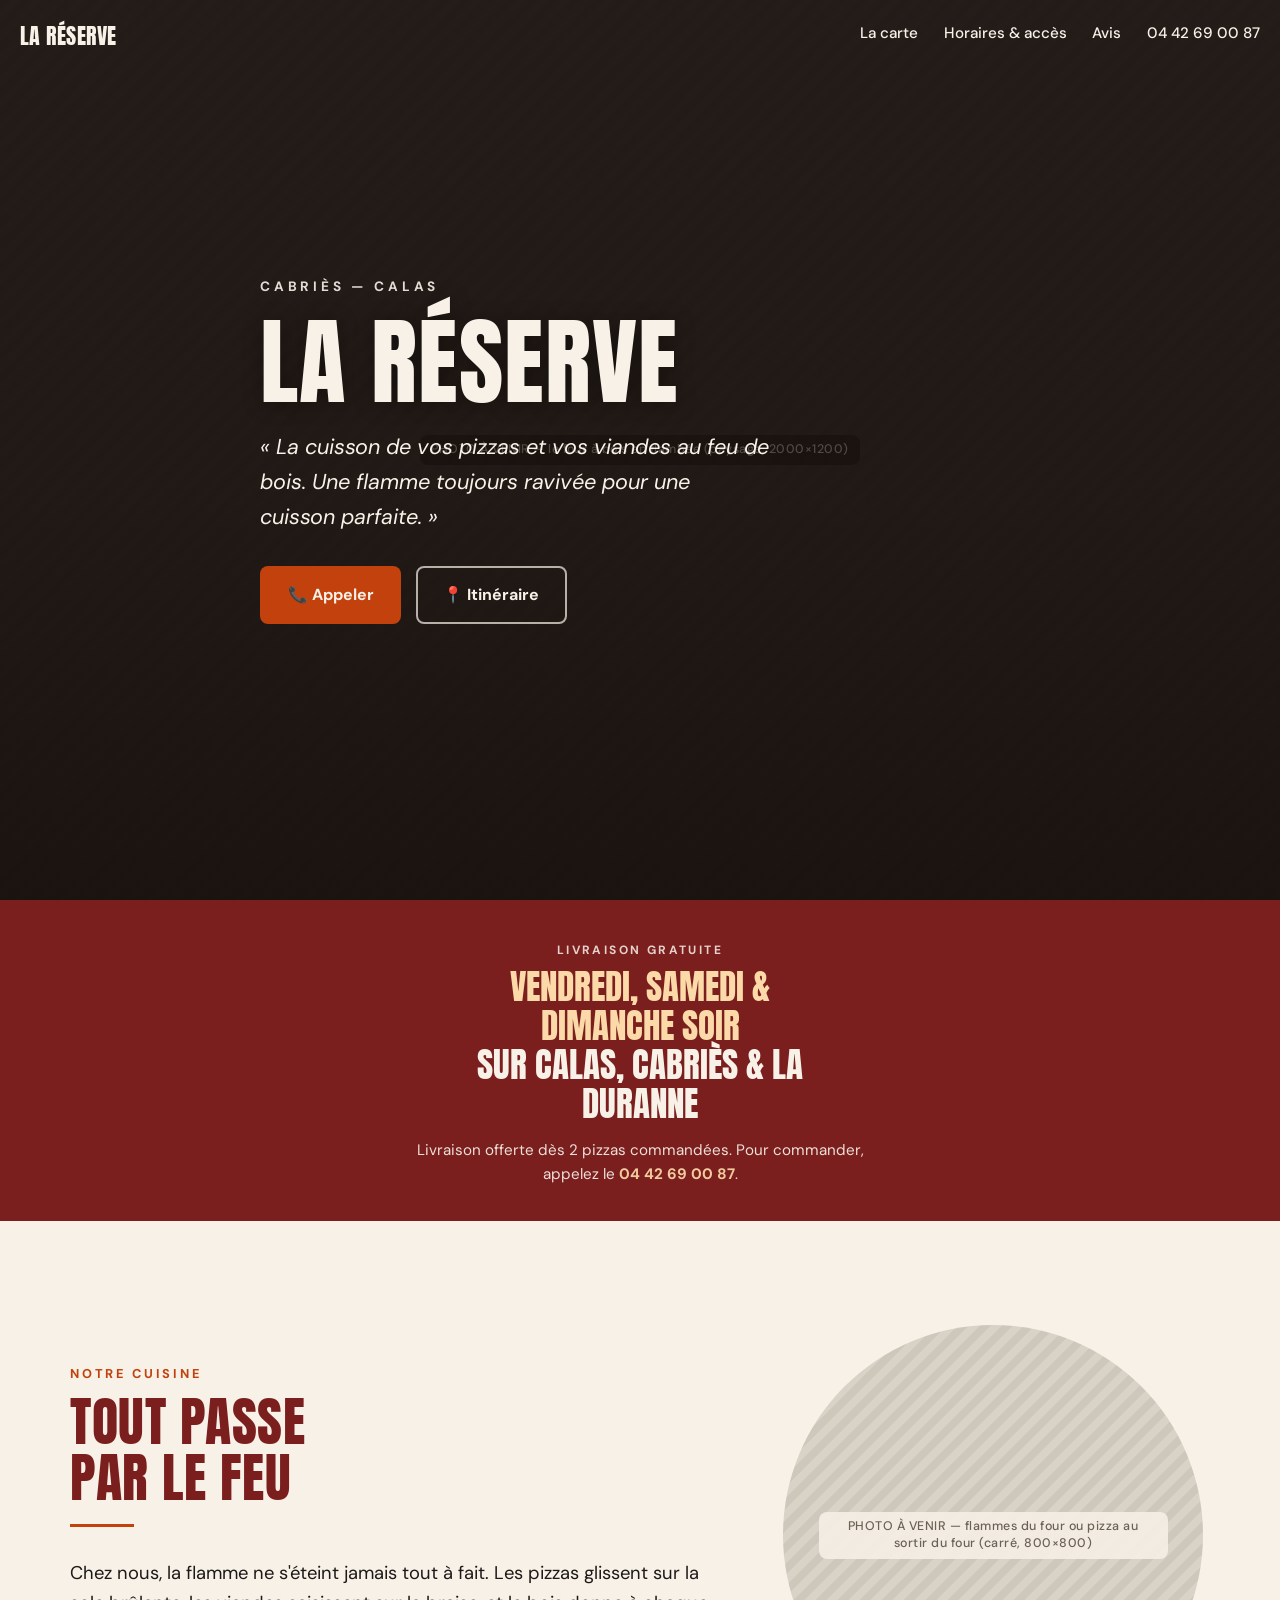
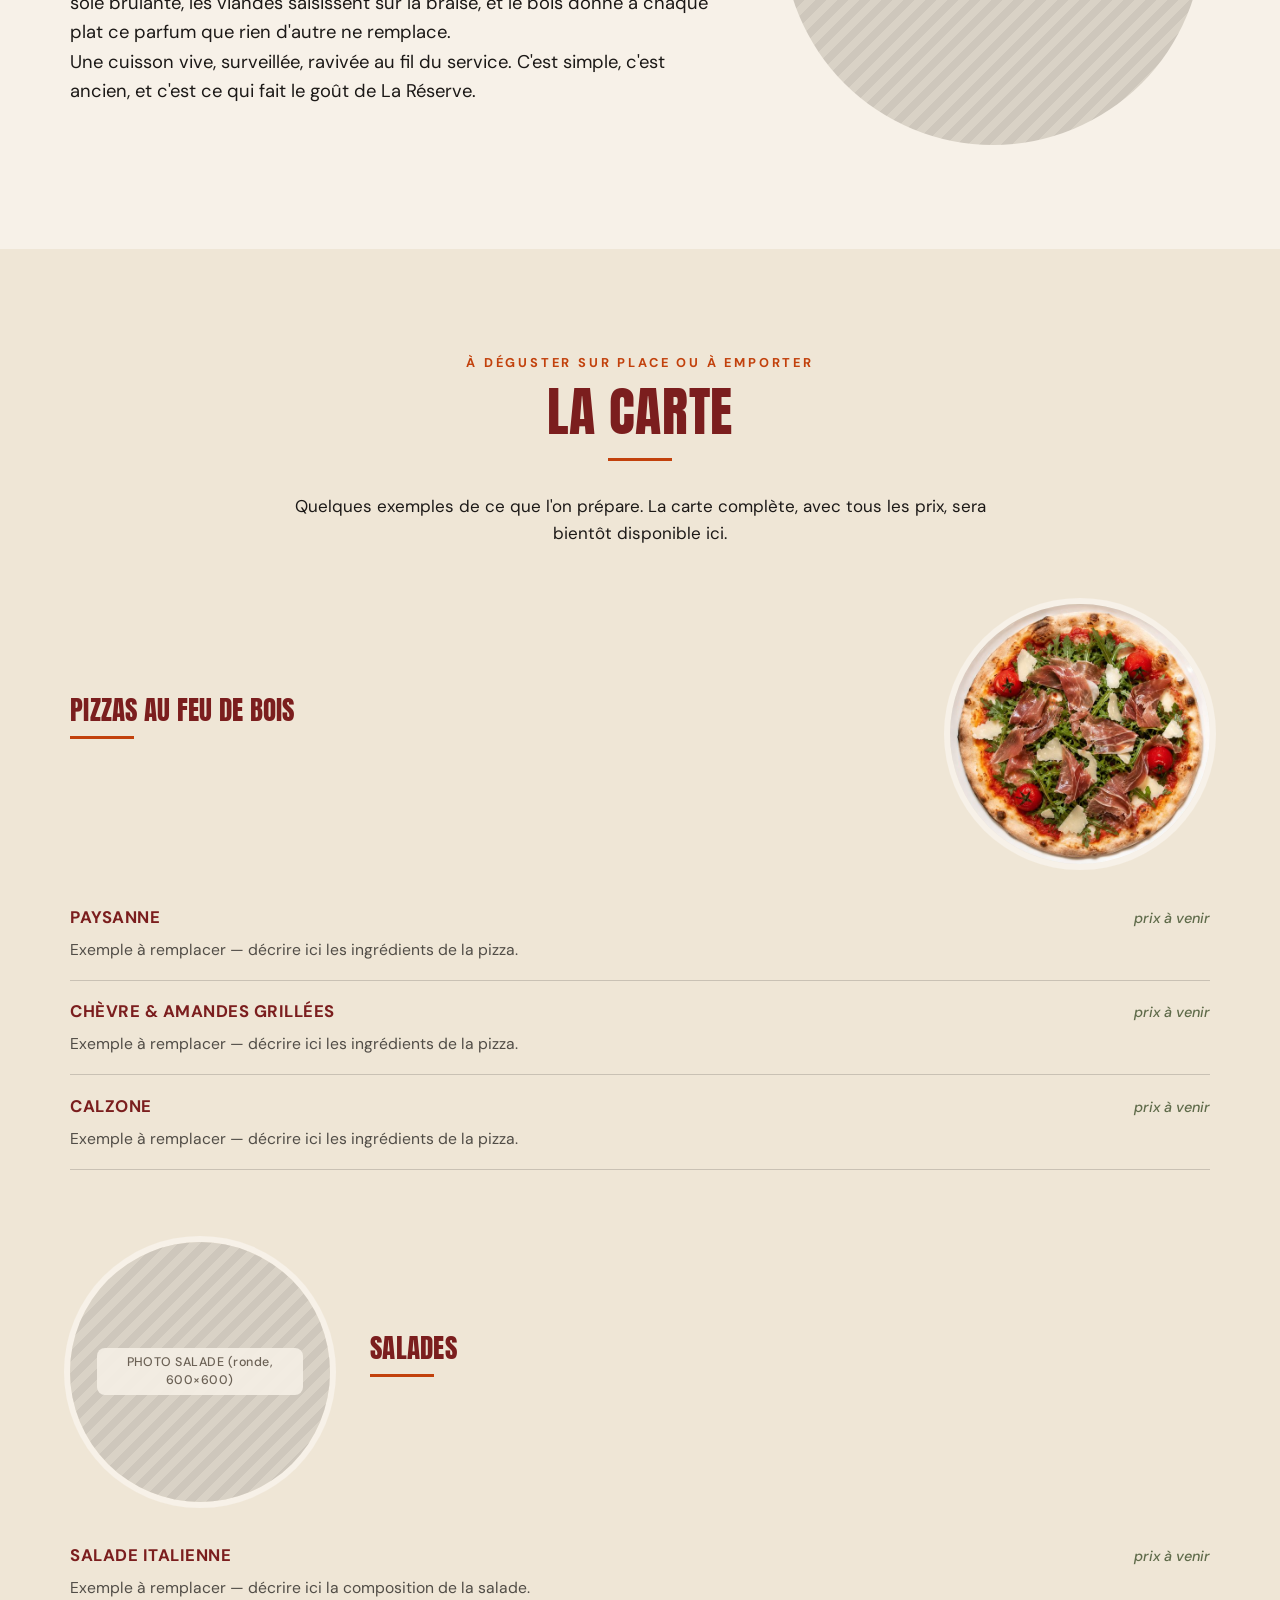
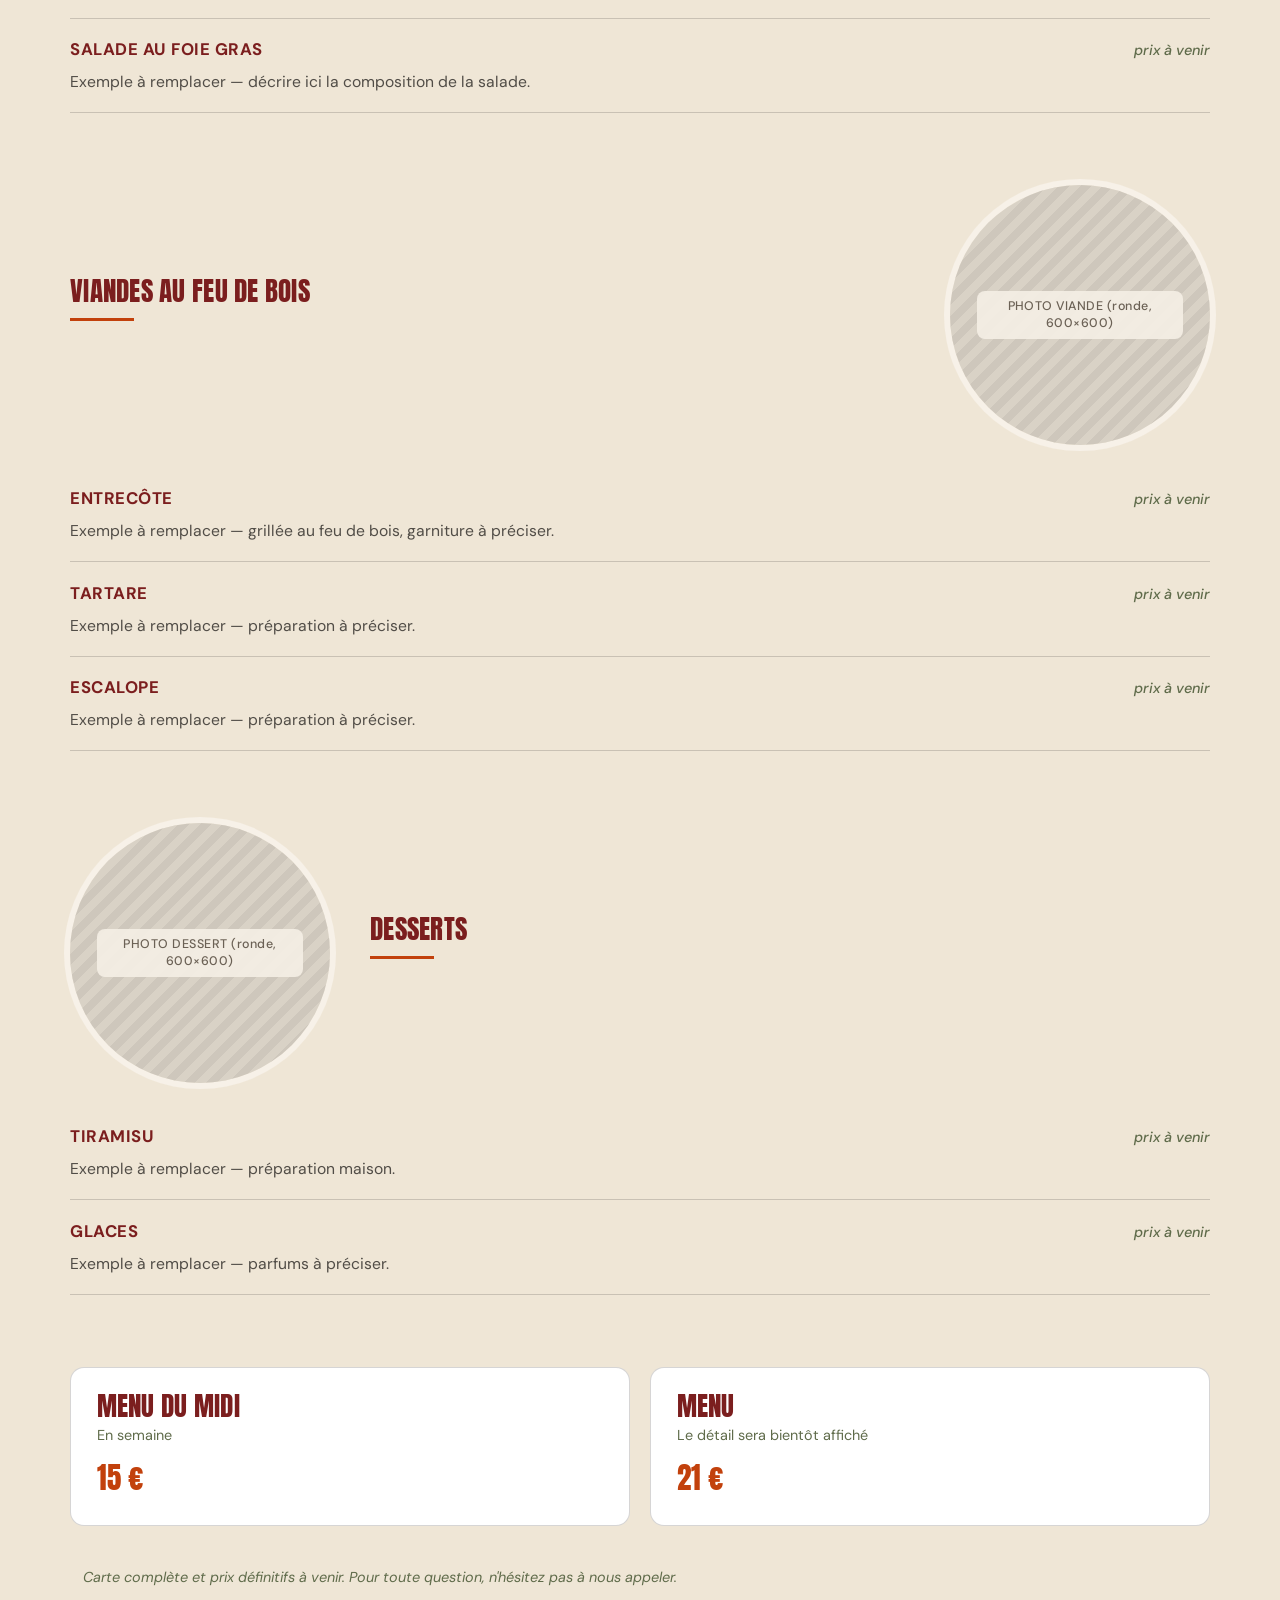
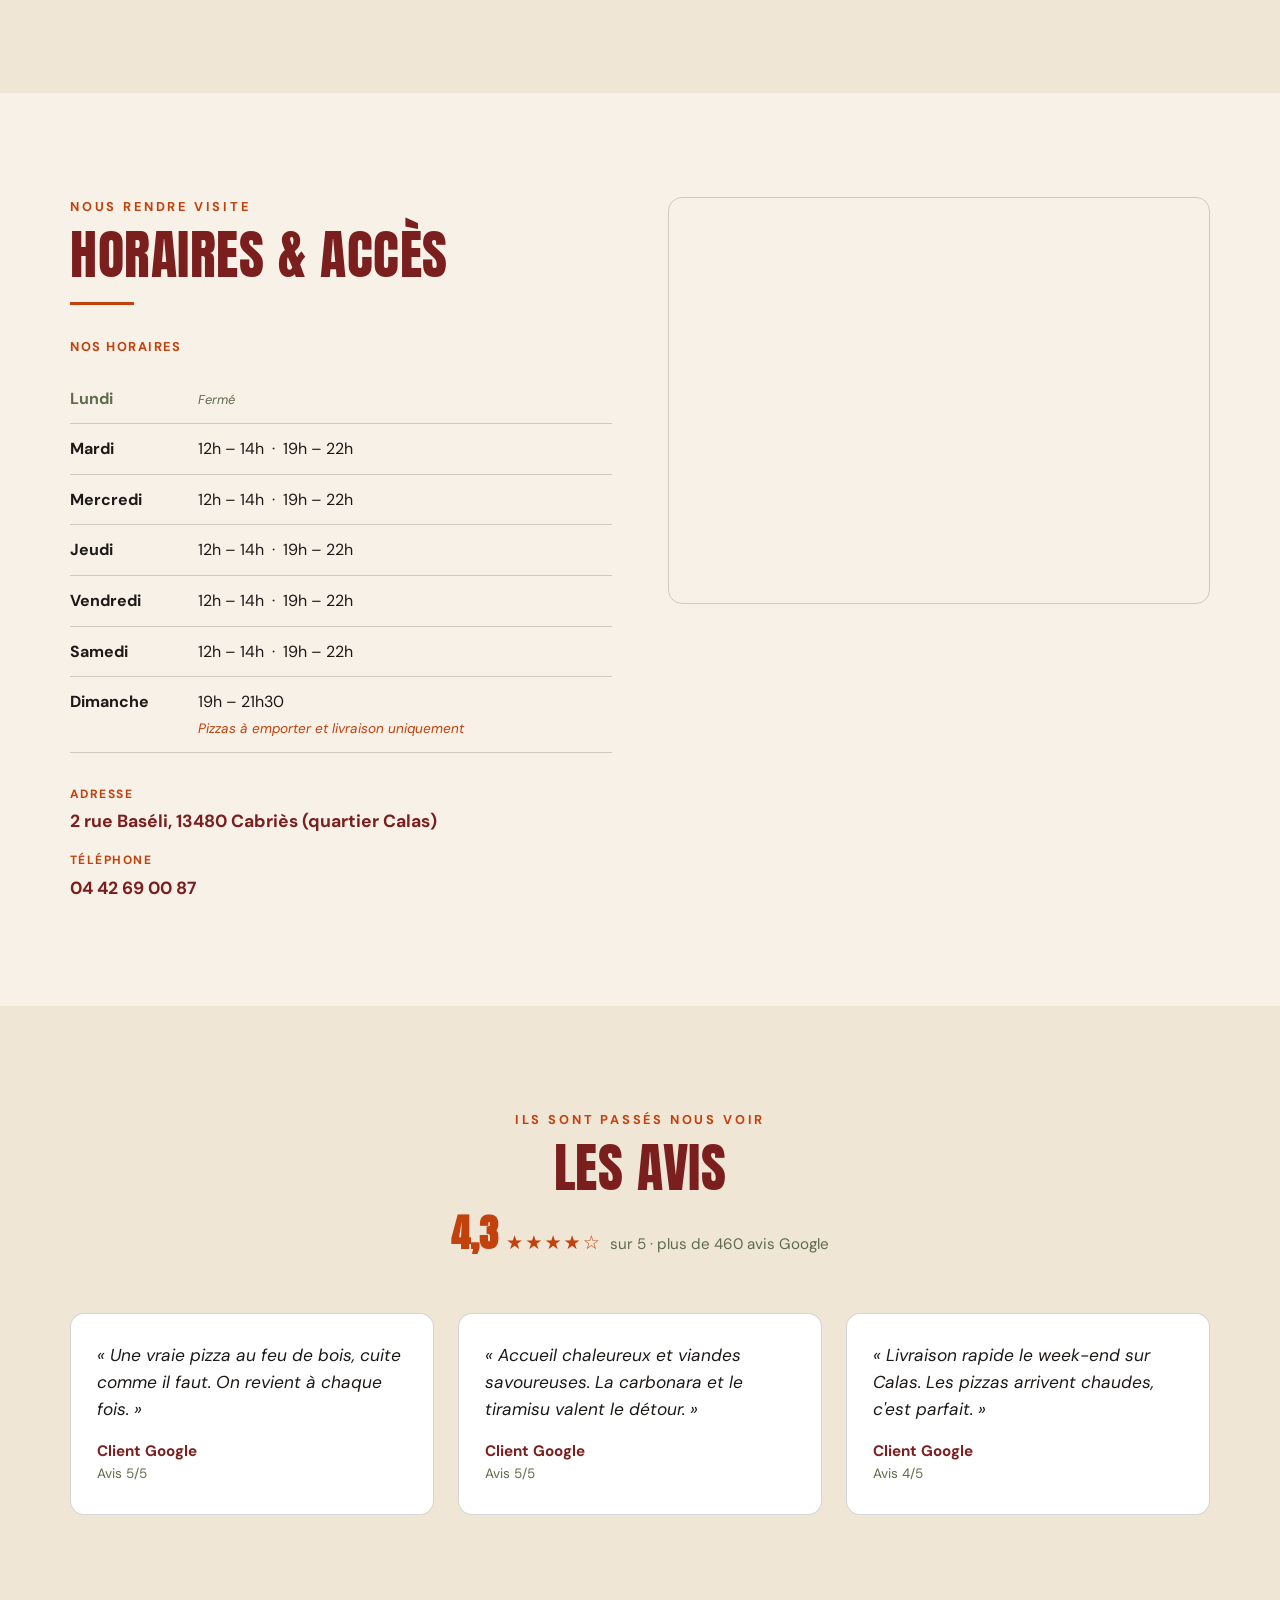
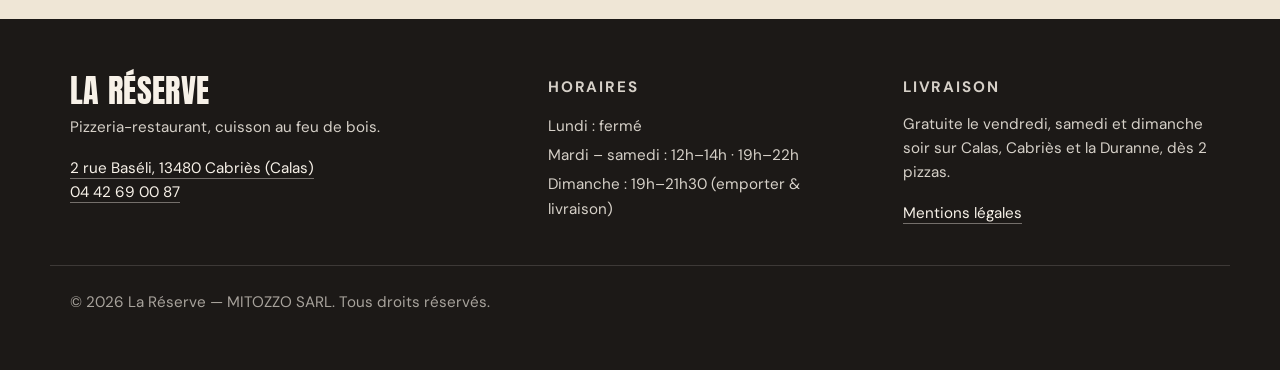
==== commit f1bffec8: "Ajoute la photo de la pizza (catégorie Pizzas) Co-Authored-By: Claude Opus 4.8 <noreply@anthropic.co" ====
--- a/index.html
+++ b/index.html
@@ -245,7 +245,9 @@
                         alt="Pizza Paysanne vue du dessus"
                         width="600" height="600" loading="lazy" /> -->
             <div class="categorie__photo apparition">
-              <div class="placeholder"><span>PHOTO PIZZA (ronde, 600×600)</span></div>
+              <img src="images/pizza.jpg"
+                   alt="Pizza au feu de bois garnie de prosciutto, roquette, tomates cerises et copeaux de parmesan"
+                   width="600" height="600" loading="lazy" />
             </div>
             <div class="categorie__titre apparition">
               <h3>Pizzas au feu de bois</h3>
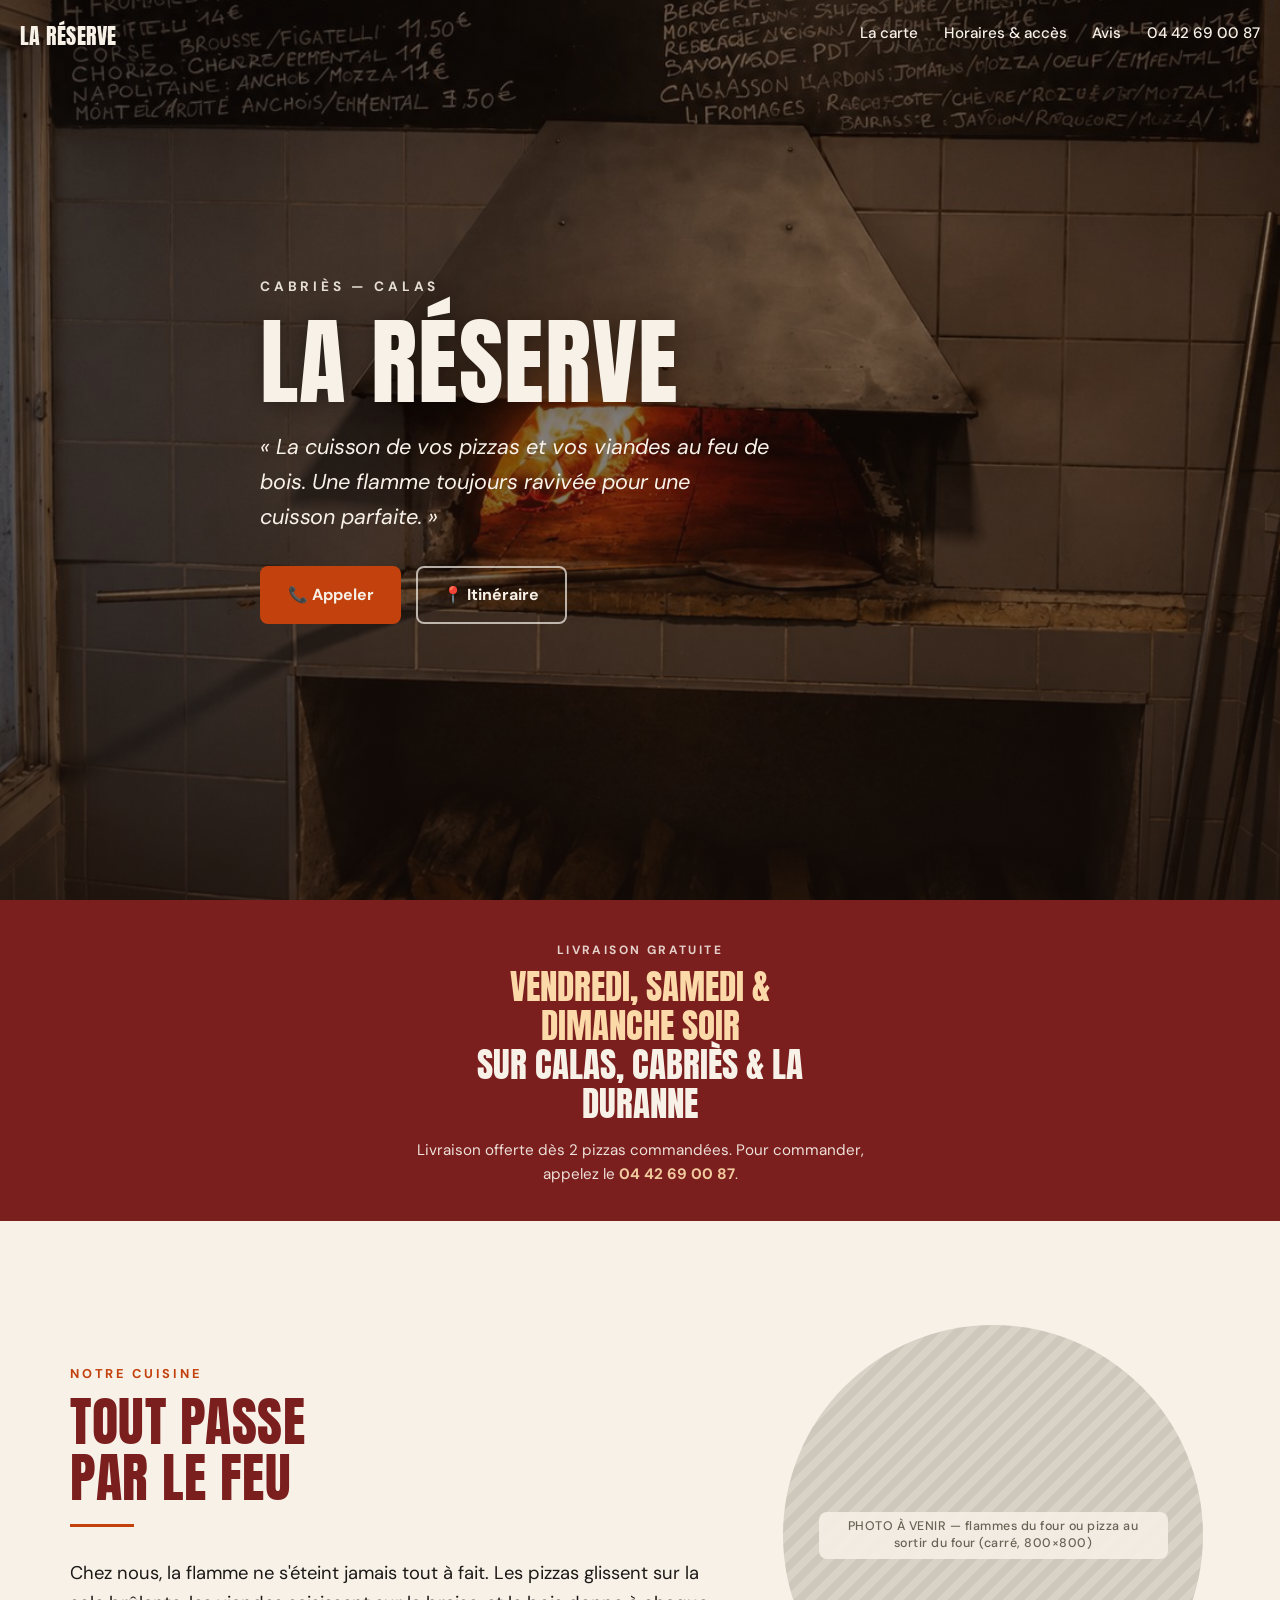
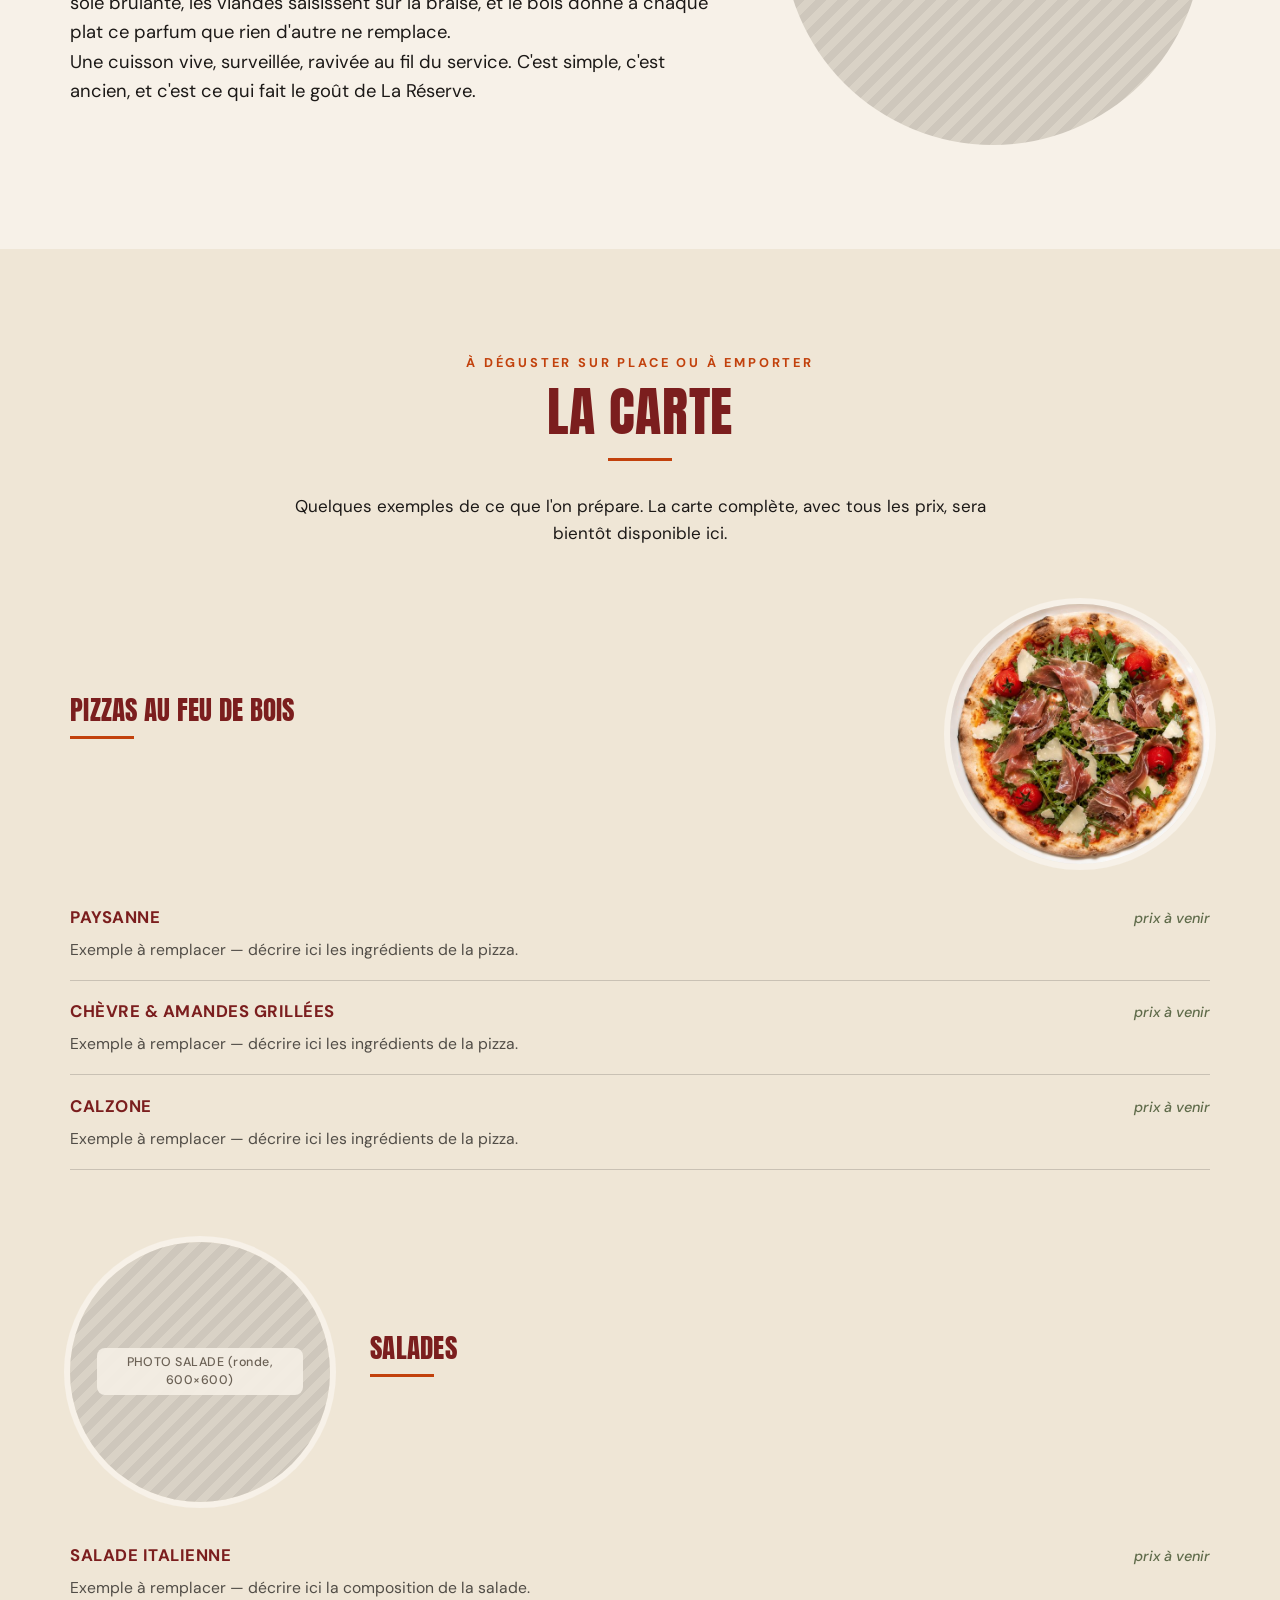
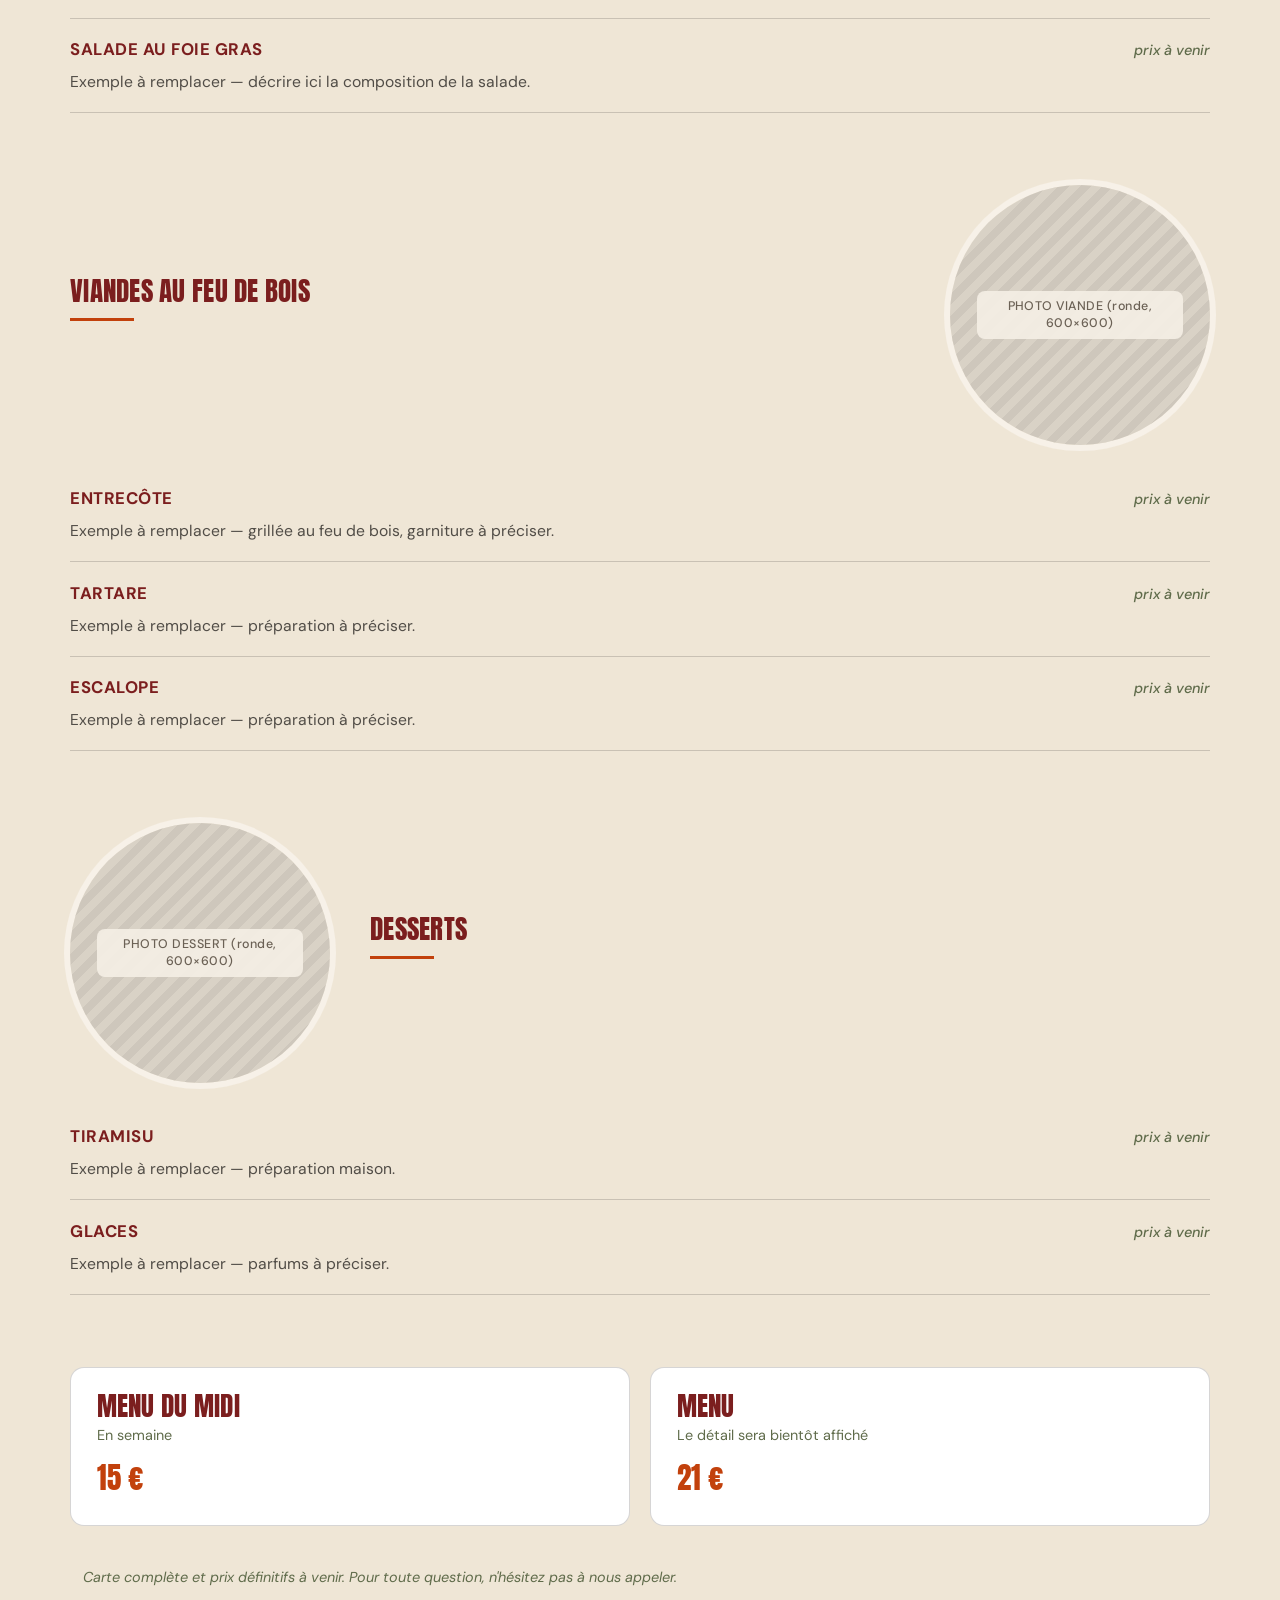
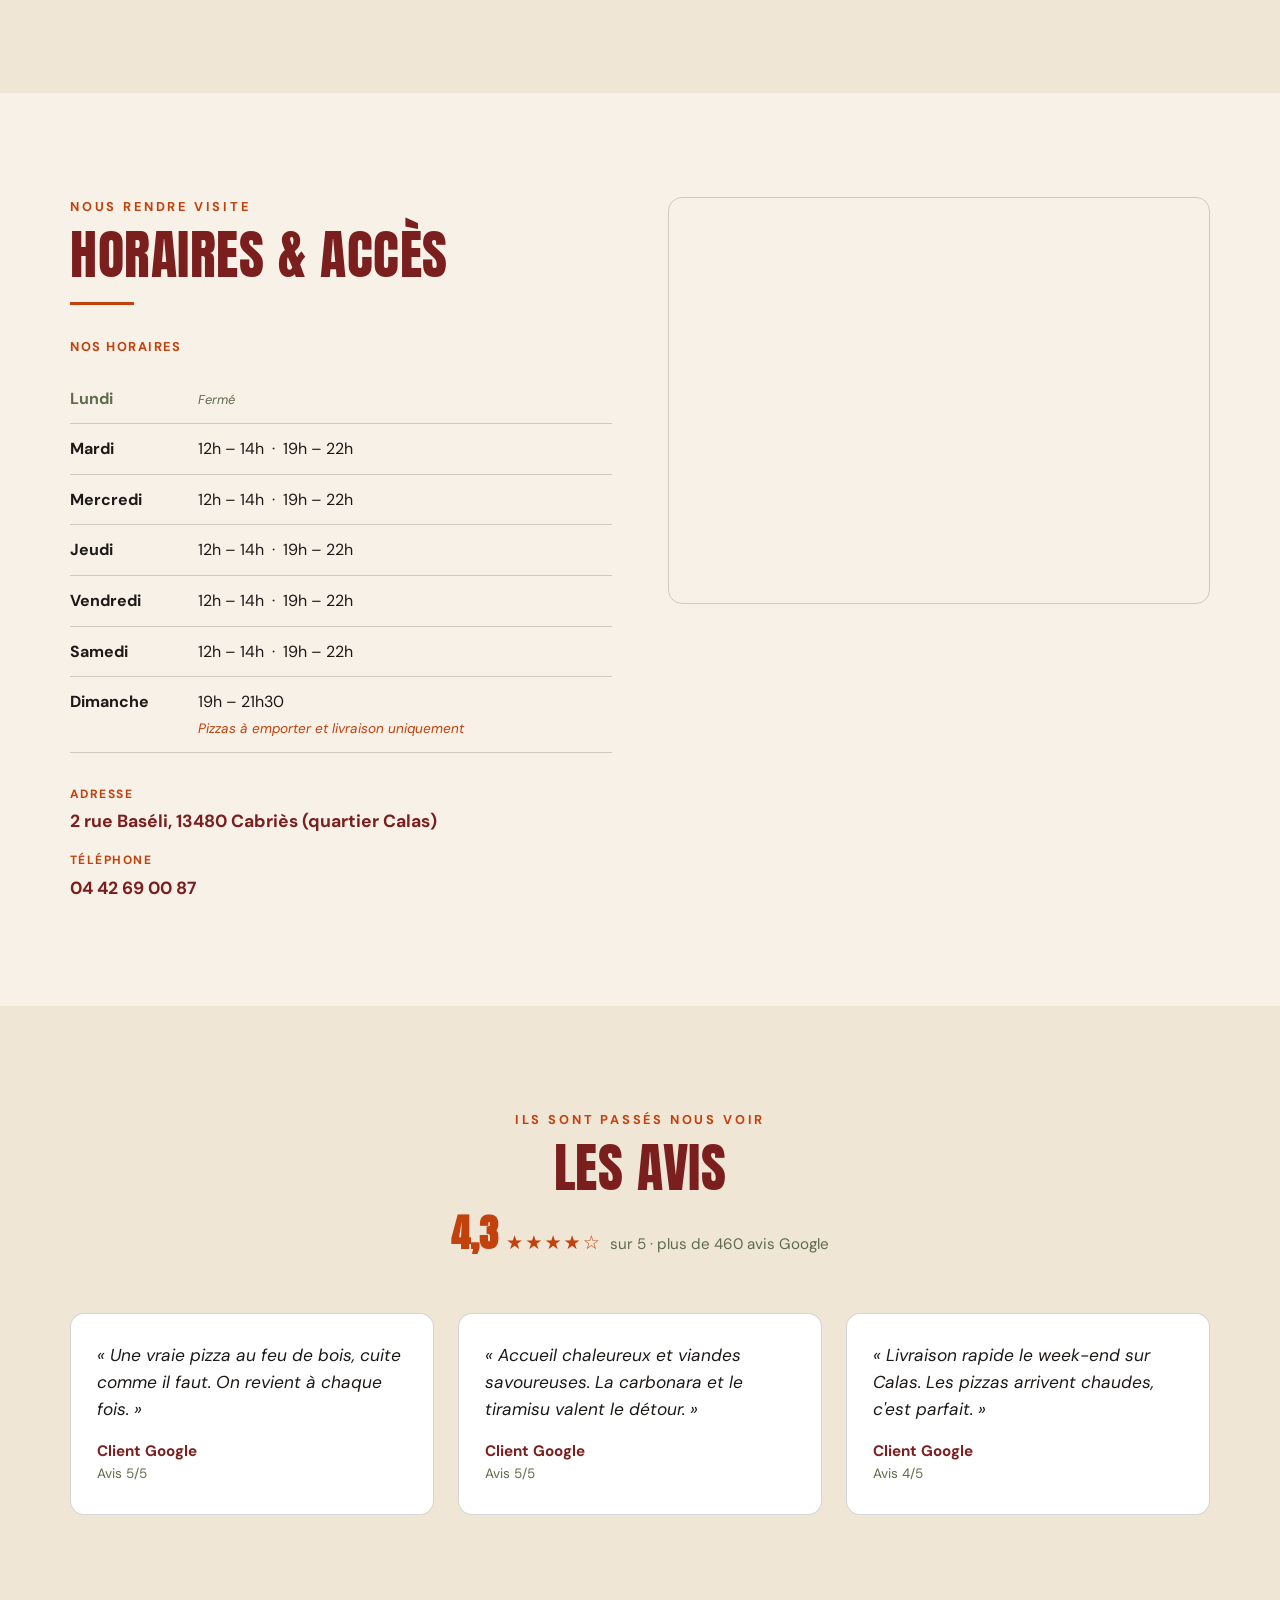
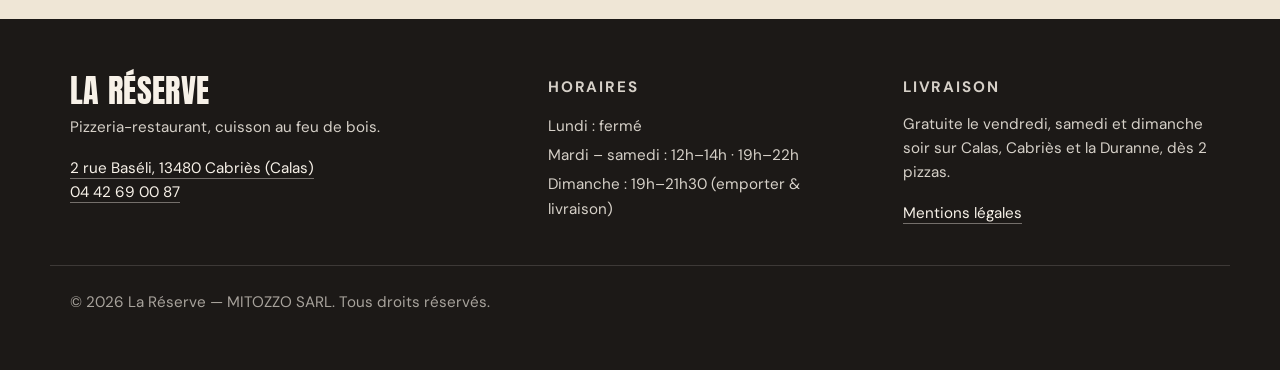
==== commit 19fcef91: "Ajoute la photo du four en fond du hero Co-Authored-By: Claude Opus 4.8 <noreply@anthropic.com> Clau" ====
--- a/index.html
+++ b/index.html
@@ -136,10 +136,10 @@
                 width="2000" height="1200" />
     -->
     <section class="hero" aria-label="Accueil">
-      <!-- Bloc de remplacement gris tant qu'il n'y a pas de photo -->
-      <div class="placeholder" aria-hidden="true">
-        <span>PHOTO À VENIR — le four à bois en flambée (paysage, 2000×1200)</span>
-      </div>
+      <!-- Photo de fond : le four à bois de La Réserve -->
+      <img class="hero__image" src="images/hero-four.jpg"
+           alt="Le four à bois de La Réserve, feu allumé et bois empilé en dessous"
+           width="1122" height="1402" />
 
       <!-- Voile sombre pour la lisibilité du texte -->
       <div class="hero__voile" aria-hidden="true"></div>
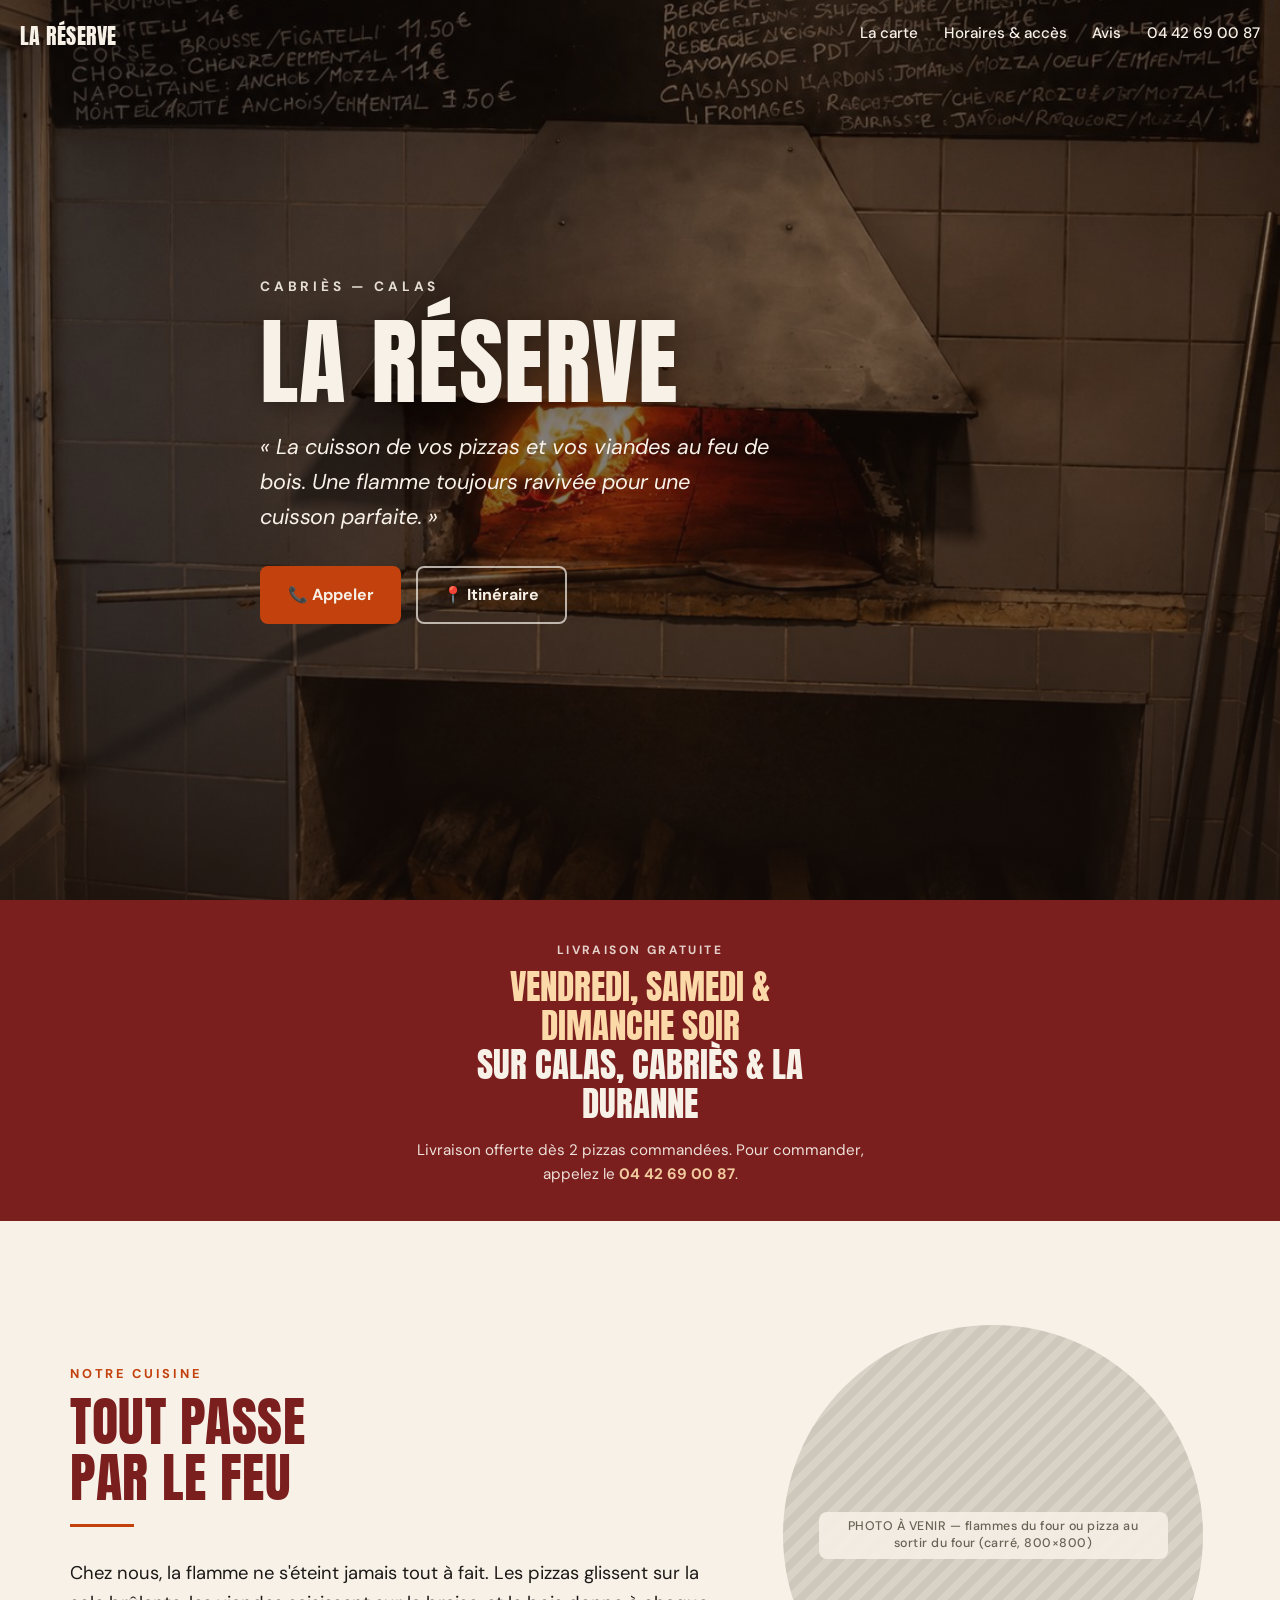
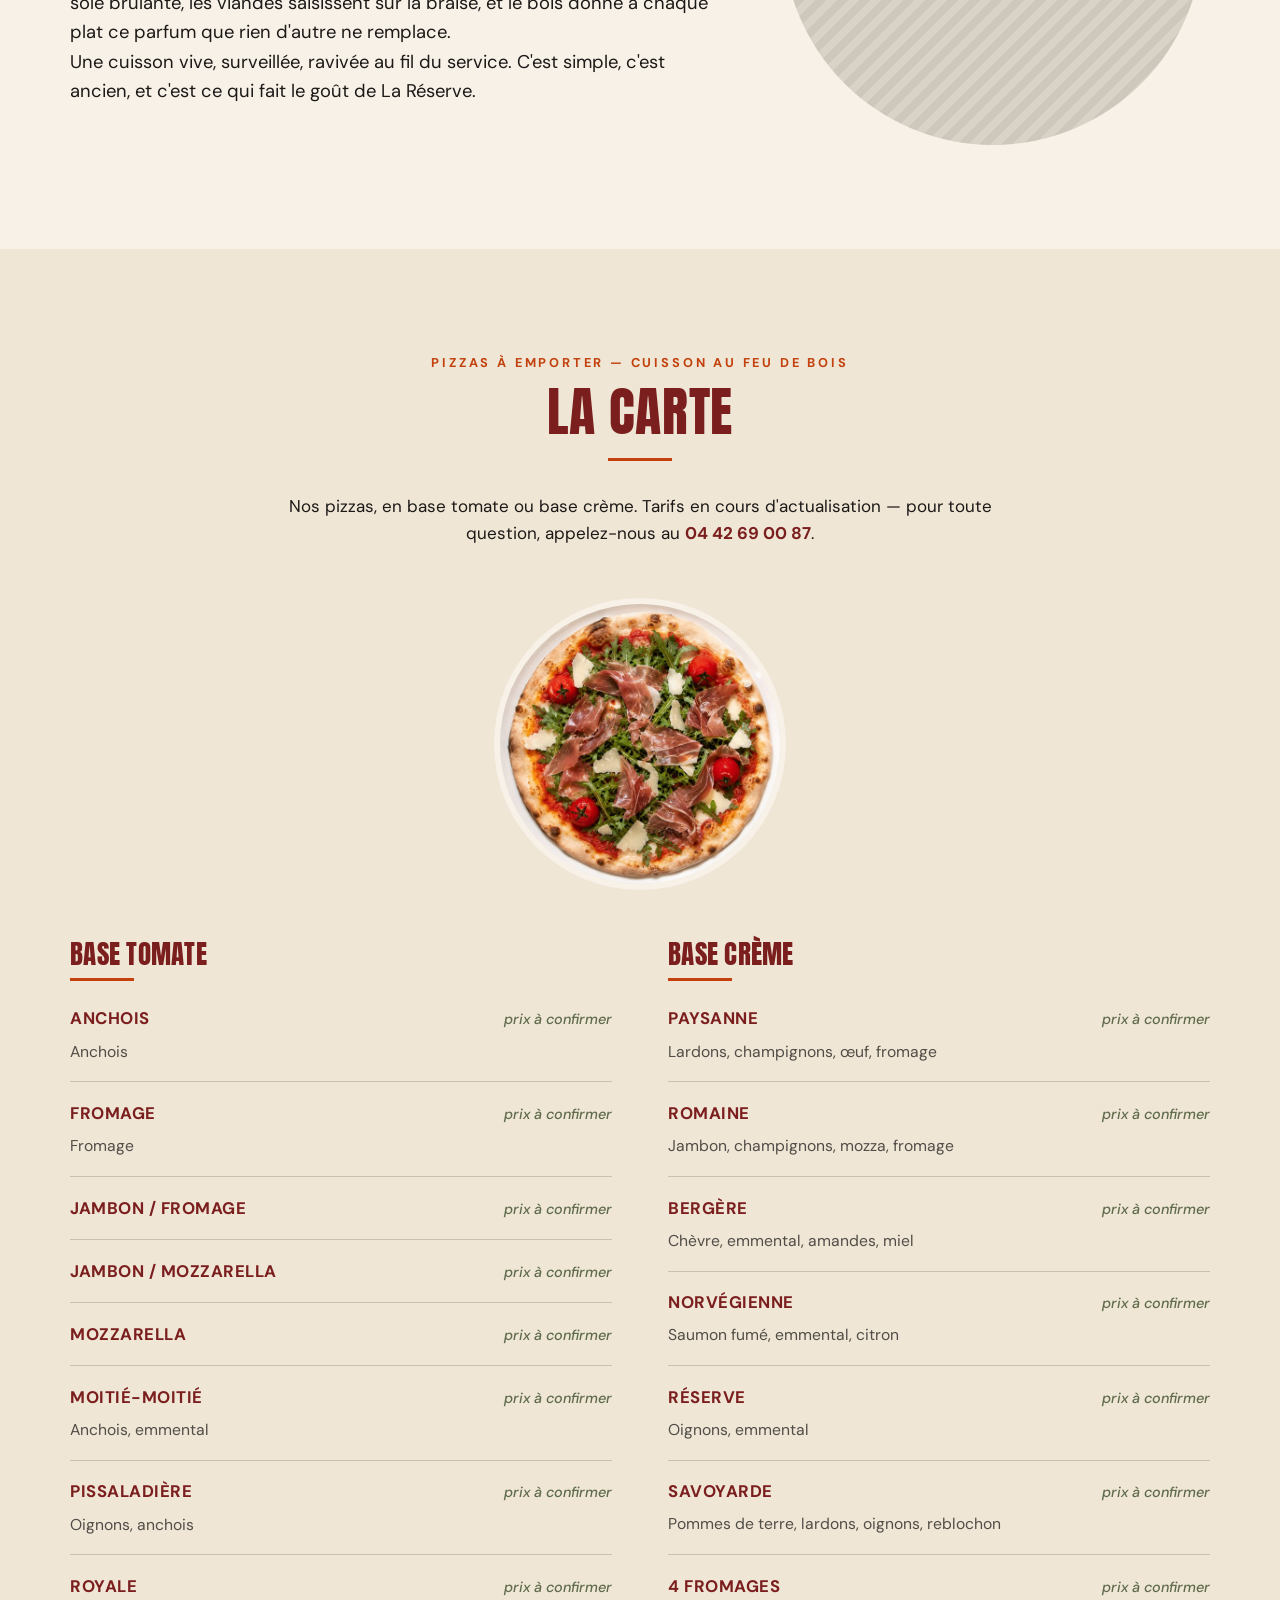
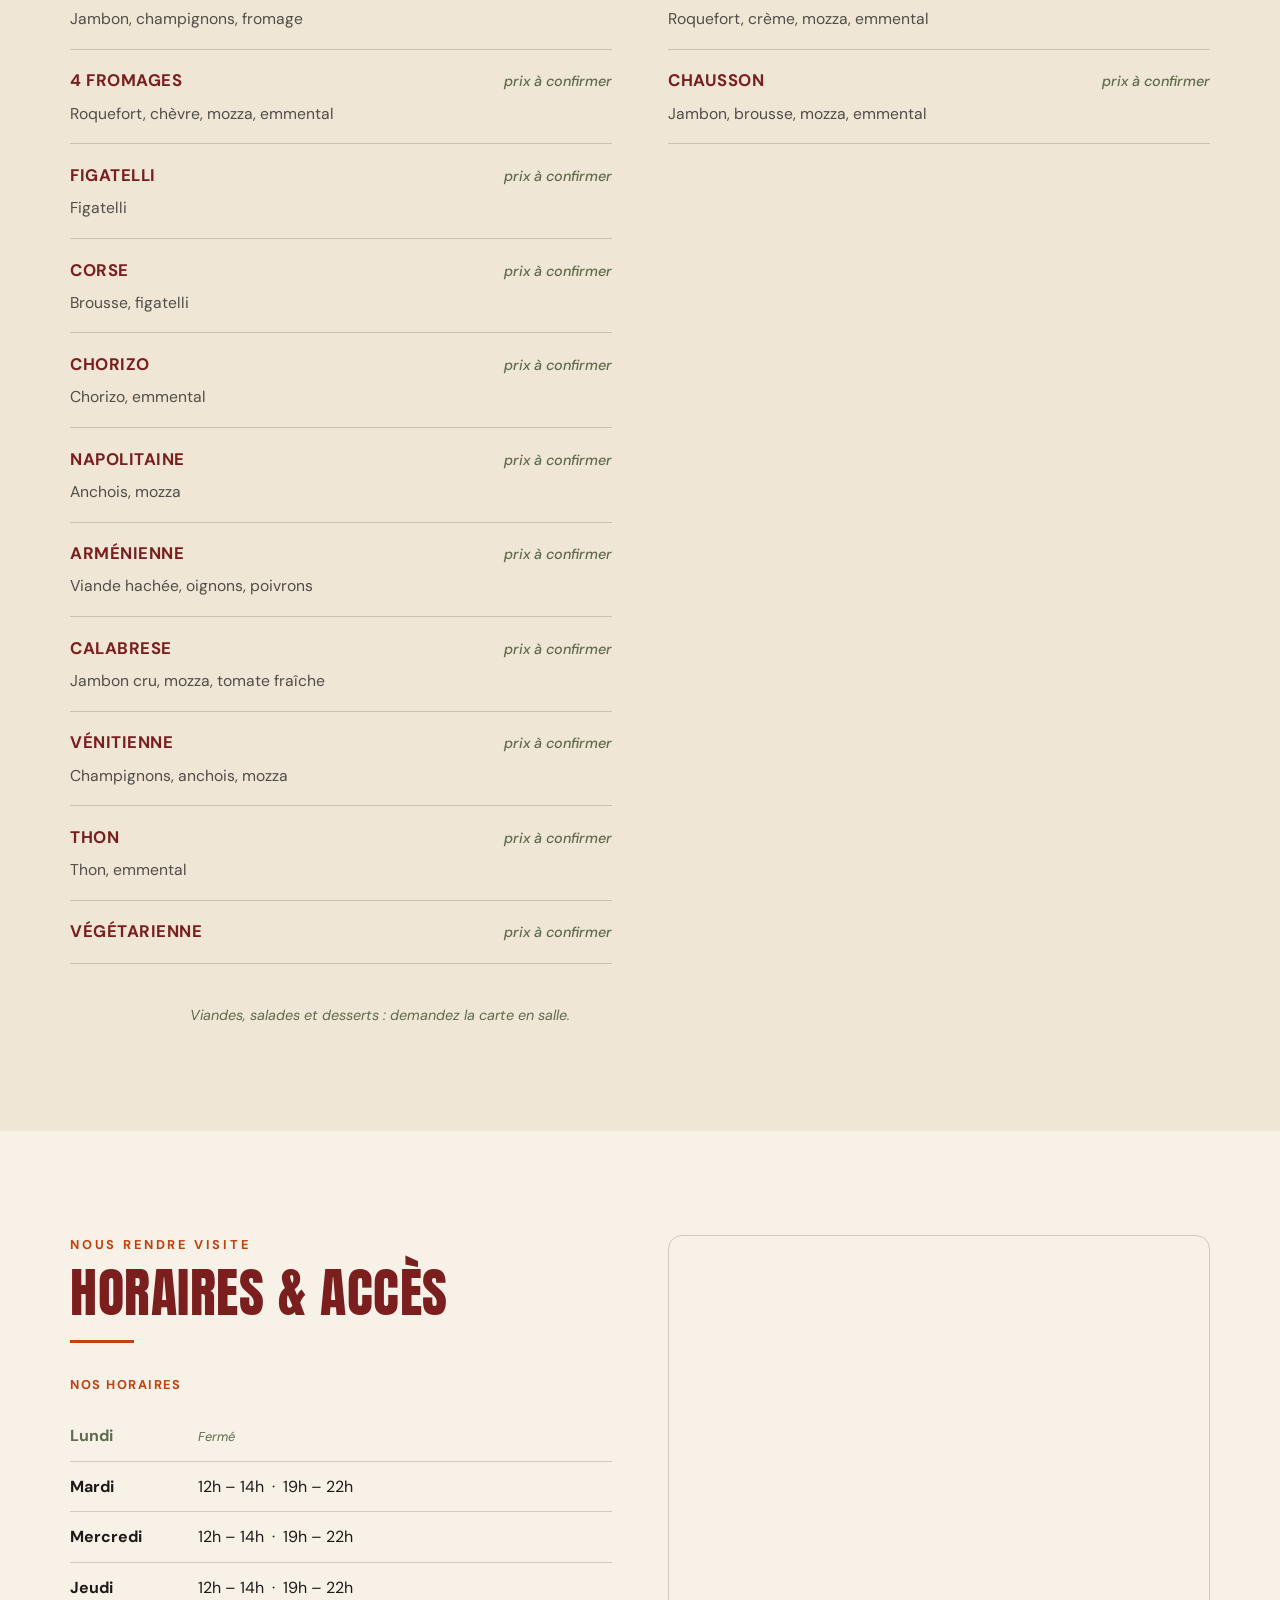
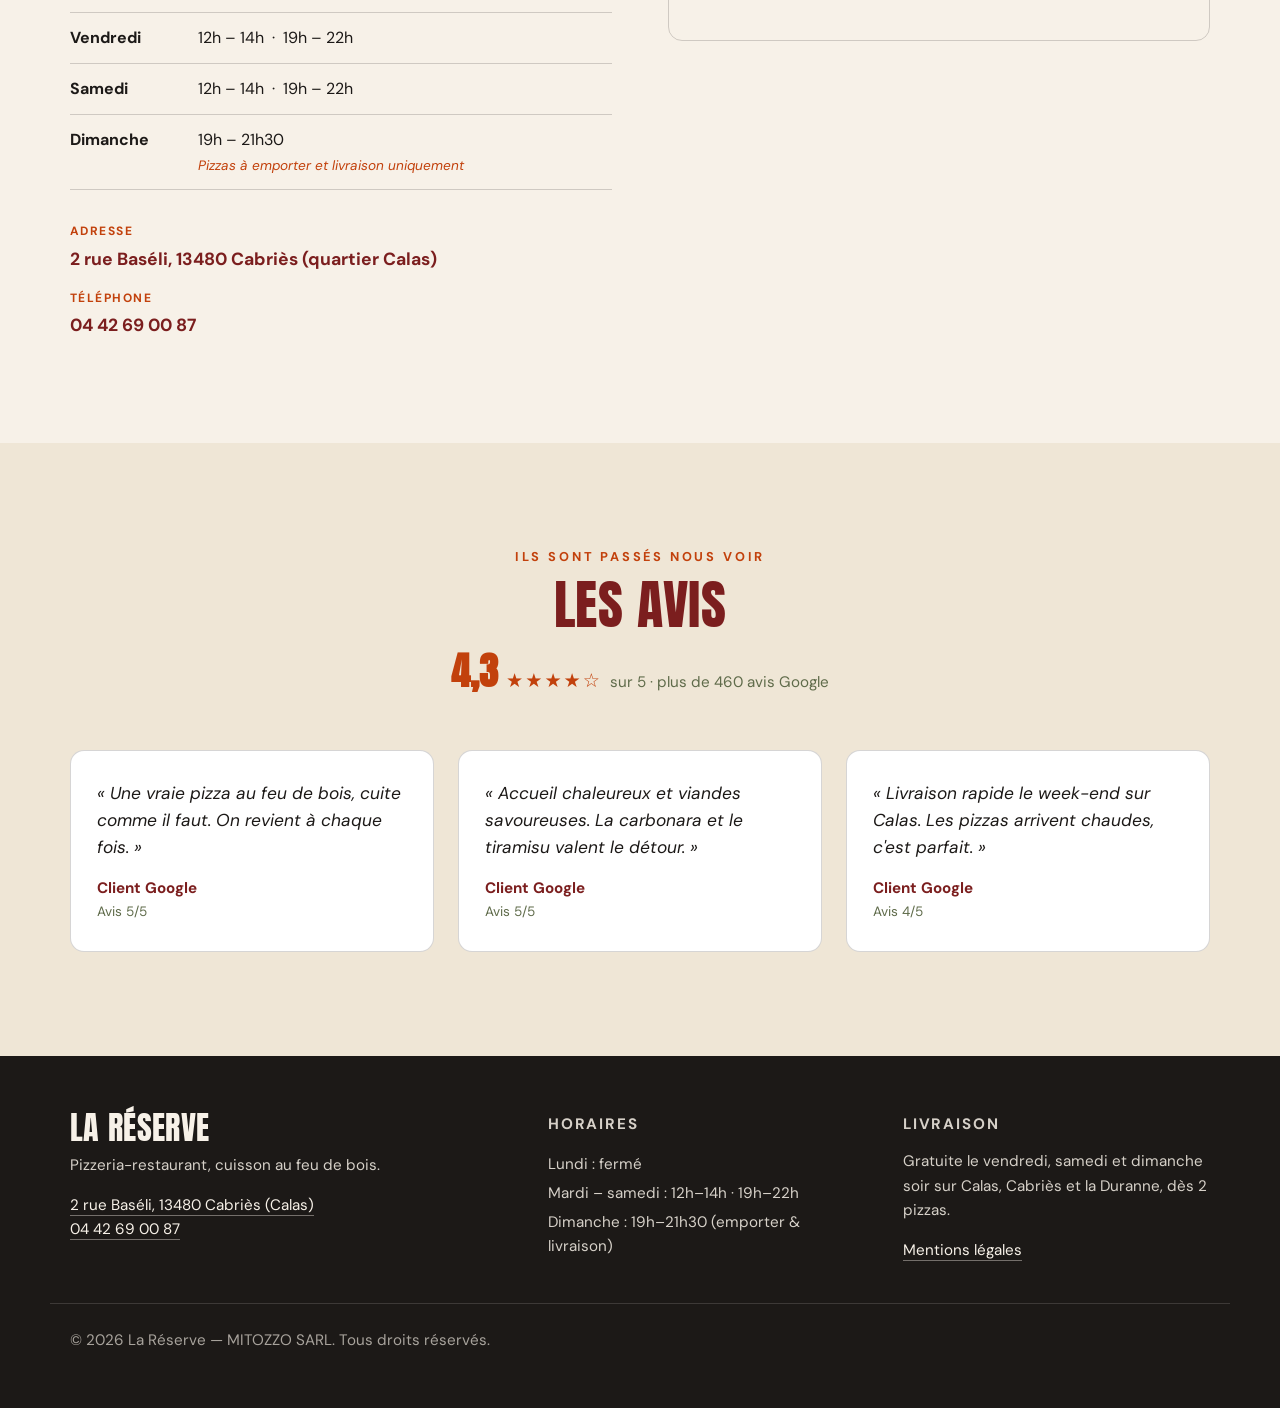
==== commit ae92ab0a: "Remplace la section carte par les pizzas (base tomate / base crème) - Deux sections claires : Base t" ====
--- a/index.html
+++ b/index.html
@@ -226,162 +226,238 @@
       <div class="conteneur">
 
         <div class="carte__intro apparition">
-          <span class="sur-titre">À déguster sur place ou à emporter</span>
+          <span class="sur-titre">Pizzas à emporter — cuisson au feu de bois</span>
           <h2 id="titre-carte">La carte</h2>
           <hr class="filet" />
           <p style="margin:0 auto;">
-            Quelques exemples de ce que l'on prépare. La carte complète,
-            avec tous les prix, sera bientôt disponible ici.
+            Nos pizzas, en base tomate ou base crème.
+            Tarifs en cours d'actualisation — pour toute question,
+            appelez-nous au
+            <a href="tel:+33442690087" style="color:var(--brique);font-weight:700;">04&nbsp;42&nbsp;69&nbsp;00&nbsp;87</a>.
           </p>
         </div>
 
-        <!-- ========== CATÉGORIE : PIZZAS ========== -->
-        <div class="categorie">
-          <div class="categorie__entete">
-            <!-- PHOTO À VENIR : pizza vue du dessus (Paysanne par ex.).
-                 Photo ronde, cadrage centré, au moins 600×600 px.
-                 Remplacer le bloc par :
-                   <img src="images/pizza.jpg"
-                        alt="Pizza Paysanne vue du dessus"
-                        width="600" height="600" loading="lazy" /> -->
-            <div class="categorie__photo apparition">
-              <img src="images/pizza.jpg"
-                   alt="Pizza au feu de bois garnie de prosciutto, roquette, tomates cerises et copeaux de parmesan"
-                   width="600" height="600" loading="lazy" />
-            </div>
-            <div class="categorie__titre apparition">
-              <h3>Pizzas au feu de bois</h3>
-              <hr class="filet" />
+        <!-- Photo ronde décorative (pizza au feu de bois). -->
+        <div class="carte__photo apparition"
+             style="max-width:280px;margin:0 auto 3.5rem;aspect-ratio:1/1;border-radius:50%;overflow:hidden;box-shadow:0 0 0 6px var(--creme);">
+          <img src="images/pizza.jpg"
+               alt="Pizza au feu de bois garnie de prosciutto, roquette, tomates cerises et copeaux de parmesan"
+               width="600" height="600" loading="lazy"
+               style="width:100%;height:100%;object-fit:cover;" />
+        </div>
+
+        <!-- ==========================================================
+             LA CARTE DES PIZZAS — deux bases
+             ⚠️ PRIX : les tarifs 2019 ne sont PAS reconfirmés.
+             On affiche partout « prix à confirmer ». Le prix 2019 est
+             laissé en commentaire HTML pour référence, à remplir depuis
+             l'ardoise du restaurant (voir les lignes « 2019 : … € »
+             sous chaque pizza).
+             ========================================================== -->
+        <div class="carte-bases">
+
+          <!-- ========== BASE TOMATE ========== -->
+          <div class="base apparition">
+            <h3 class="base__titre">Base tomate</h3>
+            <hr class="filet" />
+
+            <div class="plats" data-cascade>
+
+              <div class="plat apparition">
+                <p class="plat__nom">Anchois</p>
+                <p class="plat__prix plat__prix--a-venir">prix à confirmer</p>
+                <!-- 2019 : … € -->
+                <p class="plat__ingredients">Anchois</p>
+              </div>
+
+              <div class="plat apparition">
+                <p class="plat__nom">Fromage</p>
+                <p class="plat__prix plat__prix--a-venir">prix à confirmer</p>
+                <!-- 2019 : … € -->
+                <p class="plat__ingredients">Fromage</p>
+              </div>
+
+              <div class="plat apparition">
+                <p class="plat__nom">Jambon / fromage</p>
+                <p class="plat__prix plat__prix--a-venir">prix à confirmer</p>
+                <!-- 2019 : … € -->
+              </div>
+
+              <div class="plat apparition">
+                <p class="plat__nom">Jambon / mozzarella</p>
+                <p class="plat__prix plat__prix--a-venir">prix à confirmer</p>
+                <!-- 2019 : … € -->
+              </div>
+
+              <div class="plat apparition">
+                <p class="plat__nom">Mozzarella</p>
+                <p class="plat__prix plat__prix--a-venir">prix à confirmer</p>
+                <!-- 2019 : … € -->
+              </div>
+
+              <div class="plat apparition">
+                <p class="plat__nom">Moitié-moitié</p>
+                <p class="plat__prix plat__prix--a-venir">prix à confirmer</p>
+                <!-- 2019 : … € -->
+                <p class="plat__ingredients">Anchois, emmental</p>
+              </div>
+
+              <div class="plat apparition">
+                <p class="plat__nom">Pissaladière</p>
+                <p class="plat__prix plat__prix--a-venir">prix à confirmer</p>
+                <!-- 2019 : … € -->
+                <p class="plat__ingredients">Oignons, anchois</p>
+              </div>
+
+              <div class="plat apparition">
+                <p class="plat__nom">Royale</p>
+                <p class="plat__prix plat__prix--a-venir">prix à confirmer</p>
+                <!-- 2019 : … € -->
+                <p class="plat__ingredients">Jambon, champignons, fromage</p>
+              </div>
+
+              <div class="plat apparition">
+                <p class="plat__nom">4 fromages</p>
+                <p class="plat__prix plat__prix--a-venir">prix à confirmer</p>
+                <!-- 2019 : … € -->
+                <p class="plat__ingredients">Roquefort, chèvre, mozza, emmental</p>
+              </div>
+
+              <div class="plat apparition">
+                <p class="plat__nom">Figatelli</p>
+                <p class="plat__prix plat__prix--a-venir">prix à confirmer</p>
+                <!-- 2019 : … € -->
+                <p class="plat__ingredients">Figatelli</p>
+              </div>
+
+              <div class="plat apparition">
+                <p class="plat__nom">Corse</p>
+                <p class="plat__prix plat__prix--a-venir">prix à confirmer</p>
+                <!-- 2019 : … € -->
+                <p class="plat__ingredients">Brousse, figatelli</p>
+              </div>
+
+              <div class="plat apparition">
+                <p class="plat__nom">Chorizo</p>
+                <p class="plat__prix plat__prix--a-venir">prix à confirmer</p>
+                <!-- 2019 : … € -->
+                <p class="plat__ingredients">Chorizo, emmental</p>
+              </div>
+
+              <div class="plat apparition">
+                <p class="plat__nom">Napolitaine</p>
+                <p class="plat__prix plat__prix--a-venir">prix à confirmer</p>
+                <!-- 2019 : … € -->
+                <p class="plat__ingredients">Anchois, mozza</p>
+              </div>
+
+              <div class="plat apparition">
+                <p class="plat__nom">Arménienne</p>
+                <p class="plat__prix plat__prix--a-venir">prix à confirmer</p>
+                <!-- 2019 : … € -->
+                <p class="plat__ingredients">Viande hachée, oignons, poivrons</p>
+              </div>
+
+              <div class="plat apparition">
+                <p class="plat__nom">Calabrese</p>
+                <p class="plat__prix plat__prix--a-venir">prix à confirmer</p>
+                <!-- 2019 : … € -->
+                <p class="plat__ingredients">Jambon cru, mozza, tomate fraîche</p>
+              </div>
+
+              <div class="plat apparition">
+                <p class="plat__nom">Vénitienne</p>
+                <p class="plat__prix plat__prix--a-venir">prix à confirmer</p>
+                <!-- 2019 : … € -->
+                <p class="plat__ingredients">Champignons, anchois, mozza</p>
+              </div>
+
+              <div class="plat apparition">
+                <p class="plat__nom">Thon</p>
+                <p class="plat__prix plat__prix--a-venir">prix à confirmer</p>
+                <!-- 2019 : … € -->
+                <p class="plat__ingredients">Thon, emmental</p>
+              </div>
+
+              <div class="plat apparition">
+                <p class="plat__nom">Végétarienne</p>
+                <p class="plat__prix plat__prix--a-venir">prix à confirmer</p>
+                <!-- 2019 : … € -->
+              </div>
+
             </div>
           </div>
 
-          <!-- ⚠️ À REMPLACER PAR LA VRAIE CARTE (noms, ingrédients, prix) -->
-          <div class="plats" data-cascade>
-            <div class="plat apparition">
-              <p class="plat__nom">Paysanne</p>
-              <p class="plat__prix plat__prix--a-venir">prix à venir</p>
-              <p class="plat__ingredients">Exemple à remplacer — décrire ici les ingrédients de la pizza.</p>
-            </div>
-            <div class="plat apparition">
-              <p class="plat__nom">Chèvre &amp; amandes grillées</p>
-              <p class="plat__prix plat__prix--a-venir">prix à venir</p>
-              <p class="plat__ingredients">Exemple à remplacer — décrire ici les ingrédients de la pizza.</p>
-            </div>
-            <div class="plat apparition">
-              <p class="plat__nom">Calzone</p>
-              <p class="plat__prix plat__prix--a-venir">prix à venir</p>
-              <p class="plat__ingredients">Exemple à remplacer — décrire ici les ingrédients de la pizza.</p>
+          <!-- ========== BASE CRÈME ========== -->
+          <div class="base apparition">
+            <h3 class="base__titre">Base crème</h3>
+            <hr class="filet" />
+
+            <div class="plats" data-cascade>
+
+              <div class="plat apparition">
+                <p class="plat__nom">Paysanne</p>
+                <p class="plat__prix plat__prix--a-venir">prix à confirmer</p>
+                <!-- 2019 : … € -->
+                <p class="plat__ingredients">Lardons, champignons, œuf, fromage</p>
+              </div>
+
+              <div class="plat apparition">
+                <p class="plat__nom">Romaine</p>
+                <p class="plat__prix plat__prix--a-venir">prix à confirmer</p>
+                <!-- 2019 : … € -->
+                <p class="plat__ingredients">Jambon, champignons, mozza, fromage</p>
+              </div>
+
+              <div class="plat apparition">
+                <p class="plat__nom">Bergère</p>
+                <p class="plat__prix plat__prix--a-venir">prix à confirmer</p>
+                <!-- 2019 : … € -->
+                <p class="plat__ingredients">Chèvre, emmental, amandes, miel</p>
+              </div>
+
+              <div class="plat apparition">
+                <p class="plat__nom">Norvégienne</p>
+                <p class="plat__prix plat__prix--a-venir">prix à confirmer</p>
+                <!-- 2019 : … € -->
+                <p class="plat__ingredients">Saumon fumé, emmental, citron</p>
+              </div>
+
+              <div class="plat apparition">
+                <p class="plat__nom">Réserve</p>
+                <p class="plat__prix plat__prix--a-venir">prix à confirmer</p>
+                <!-- 2019 : … € -->
+                <p class="plat__ingredients">Oignons, emmental</p>
+              </div>
+
+              <div class="plat apparition">
+                <p class="plat__nom">Savoyarde</p>
+                <p class="plat__prix plat__prix--a-venir">prix à confirmer</p>
+                <!-- 2019 : … € -->
+                <p class="plat__ingredients">Pommes de terre, lardons, oignons, reblochon</p>
+              </div>
+
+              <div class="plat apparition">
+                <p class="plat__nom">4 fromages</p>
+                <p class="plat__prix plat__prix--a-venir">prix à confirmer</p>
+                <!-- 2019 : … € -->
+                <p class="plat__ingredients">Roquefort, crème, mozza, emmental</p>
+              </div>
+
+              <div class="plat apparition">
+                <p class="plat__nom">Chausson</p>
+                <p class="plat__prix plat__prix--a-venir">prix à confirmer</p>
+                <!-- 2019 : … € -->
+                <p class="plat__ingredients">Jambon, brousse, mozza, emmental</p>
+              </div>
+
             </div>
           </div>
-        </div>
-
-        <!-- ========== CATÉGORIE : SALADES ========== -->
-        <div class="categorie">
-          <div class="categorie__entete">
-            <!-- PHOTO À VENIR : salade italienne vue du dessus (ronde, 600×600). -->
-            <div class="categorie__photo apparition">
-              <div class="placeholder"><span>PHOTO SALADE (ronde, 600×600)</span></div>
-            </div>
-            <div class="categorie__titre apparition">
-              <h3>Salades</h3>
-              <hr class="filet" />
-            </div>
-          </div>
-
-          <!-- ⚠️ À REMPLACER PAR LA VRAIE CARTE -->
-          <div class="plats" data-cascade>
-            <div class="plat apparition">
-              <p class="plat__nom">Salade italienne</p>
-              <p class="plat__prix plat__prix--a-venir">prix à venir</p>
-              <p class="plat__ingredients">Exemple à remplacer — décrire ici la composition de la salade.</p>
-            </div>
-            <div class="plat apparition">
-              <p class="plat__nom">Salade au foie gras</p>
-              <p class="plat__prix plat__prix--a-venir">prix à venir</p>
-              <p class="plat__ingredients">Exemple à remplacer — décrire ici la composition de la salade.</p>
-            </div>
-          </div>
-        </div>
-
-        <!-- ========== CATÉGORIE : VIANDES ========== -->
-        <div class="categorie">
-          <div class="categorie__entete">
-            <!-- PHOTO À VENIR : entrecôte grillée au feu de bois (ronde, 600×600). -->
-            <div class="categorie__photo apparition">
-              <div class="placeholder"><span>PHOTO VIANDE (ronde, 600×600)</span></div>
-            </div>
-            <div class="categorie__titre apparition">
-              <h3>Viandes au feu de bois</h3>
-              <hr class="filet" />
-            </div>
-          </div>
-
-          <!-- ⚠️ À REMPLACER PAR LA VRAIE CARTE -->
-          <div class="plats" data-cascade>
-            <div class="plat apparition">
-              <p class="plat__nom">Entrecôte</p>
-              <p class="plat__prix plat__prix--a-venir">prix à venir</p>
-              <p class="plat__ingredients">Exemple à remplacer — grillée au feu de bois, garniture à préciser.</p>
-            </div>
-            <div class="plat apparition">
-              <p class="plat__nom">Tartare</p>
-              <p class="plat__prix plat__prix--a-venir">prix à venir</p>
-              <p class="plat__ingredients">Exemple à remplacer — préparation à préciser.</p>
-            </div>
-            <div class="plat apparition">
-              <p class="plat__nom">Escalope</p>
-              <p class="plat__prix plat__prix--a-venir">prix à venir</p>
-              <p class="plat__ingredients">Exemple à remplacer — préparation à préciser.</p>
-            </div>
-          </div>
-        </div>
-
-        <!-- ========== CATÉGORIE : DESSERTS ========== -->
-        <div class="categorie">
-          <div class="categorie__entete">
-            <!-- PHOTO À VENIR : tiramisu maison (ronde, 600×600). -->
-            <div class="categorie__photo apparition">
-              <div class="placeholder"><span>PHOTO DESSERT (ronde, 600×600)</span></div>
-            </div>
-            <div class="categorie__titre apparition">
-              <h3>Desserts</h3>
-              <hr class="filet" />
-            </div>
-          </div>
-
-          <!-- ⚠️ À REMPLACER PAR LA VRAIE CARTE -->
-          <div class="plats" data-cascade>
-            <div class="plat apparition">
-              <p class="plat__nom">Tiramisu</p>
-              <p class="plat__prix plat__prix--a-venir">prix à venir</p>
-              <p class="plat__ingredients">Exemple à remplacer — préparation maison.</p>
-            </div>
-            <div class="plat apparition">
-              <p class="plat__nom">Glaces</p>
-              <p class="plat__prix plat__prix--a-venir">prix à venir</p>
-              <p class="plat__ingredients">Exemple à remplacer — parfums à préciser.</p>
-            </div>
-          </div>
-        </div>
-
-        <!-- ========== LES MENUS ========== -->
-        <div class="menus apparition">
-          <div class="menu-carte">
-            <h3>Menu du midi</h3>
-            <p style="color:var(--olive);font-size:0.9rem;margin-bottom:0.5rem;">En semaine</p>
-            <p class="menu-carte__prix">15&nbsp;€</p>
-          </div>
-          <div class="menu-carte">
-            <h3>Menu</h3>
-            <p style="color:var(--olive);font-size:0.9rem;margin-bottom:0.5rem;">Le détail sera bientôt affiché</p>
-            <p class="menu-carte__prix">21&nbsp;€</p>
-          </div>
+
         </div>
 
         <p class="carte__note apparition">
-          <!-- À REMPLACER PAR LA VRAIE CARTE -->
-          Carte complète et prix définitifs à venir. Pour toute question,
-          n'hésitez pas à nous appeler.
+          Viandes, salades et desserts : demandez la carte en salle.
         </p>
 
       </div>
--- a/css/style.css
+++ b/css/style.css
@@ -458,6 +458,20 @@
   margin-bottom: 3.5rem;
 }
 .carte__intro .filet { margin-left: auto; margin-right: auto; }
+
+/* --- Deux colonnes : « Base tomate » et « Base crème » ---
+   Empilées sur mobile, côte à côte sur grand écran (voir media query). */
+.carte-bases {
+  display: grid;
+  gap: 3rem;
+}
+/* Titre d'une base (BASE TOMATE / BASE CRÈME). */
+.base__titre {
+  margin-bottom: 0.4rem;
+}
+.base .filet {
+  margin: 0.7rem 0 1.5rem;
+}
 
 /* Un « groupe » = une catégorie (Pizzas, Salades, Viandes, Desserts). */
 .categorie {
@@ -914,6 +928,9 @@
   /* Menus côte à côte. */
   .menus { grid-template-columns: 1fr 1fr; }
 
+  /* Les deux bases (tomate / crème) côte à côte. */
+  .carte-bases { grid-template-columns: 1fr 1fr; gap: 3.5rem; align-items: start; }
+
   /* Accès : horaires à gauche, carte à droite. */
   .acces { grid-template-columns: 1fr 1fr; gap: 3.5rem; }
 
